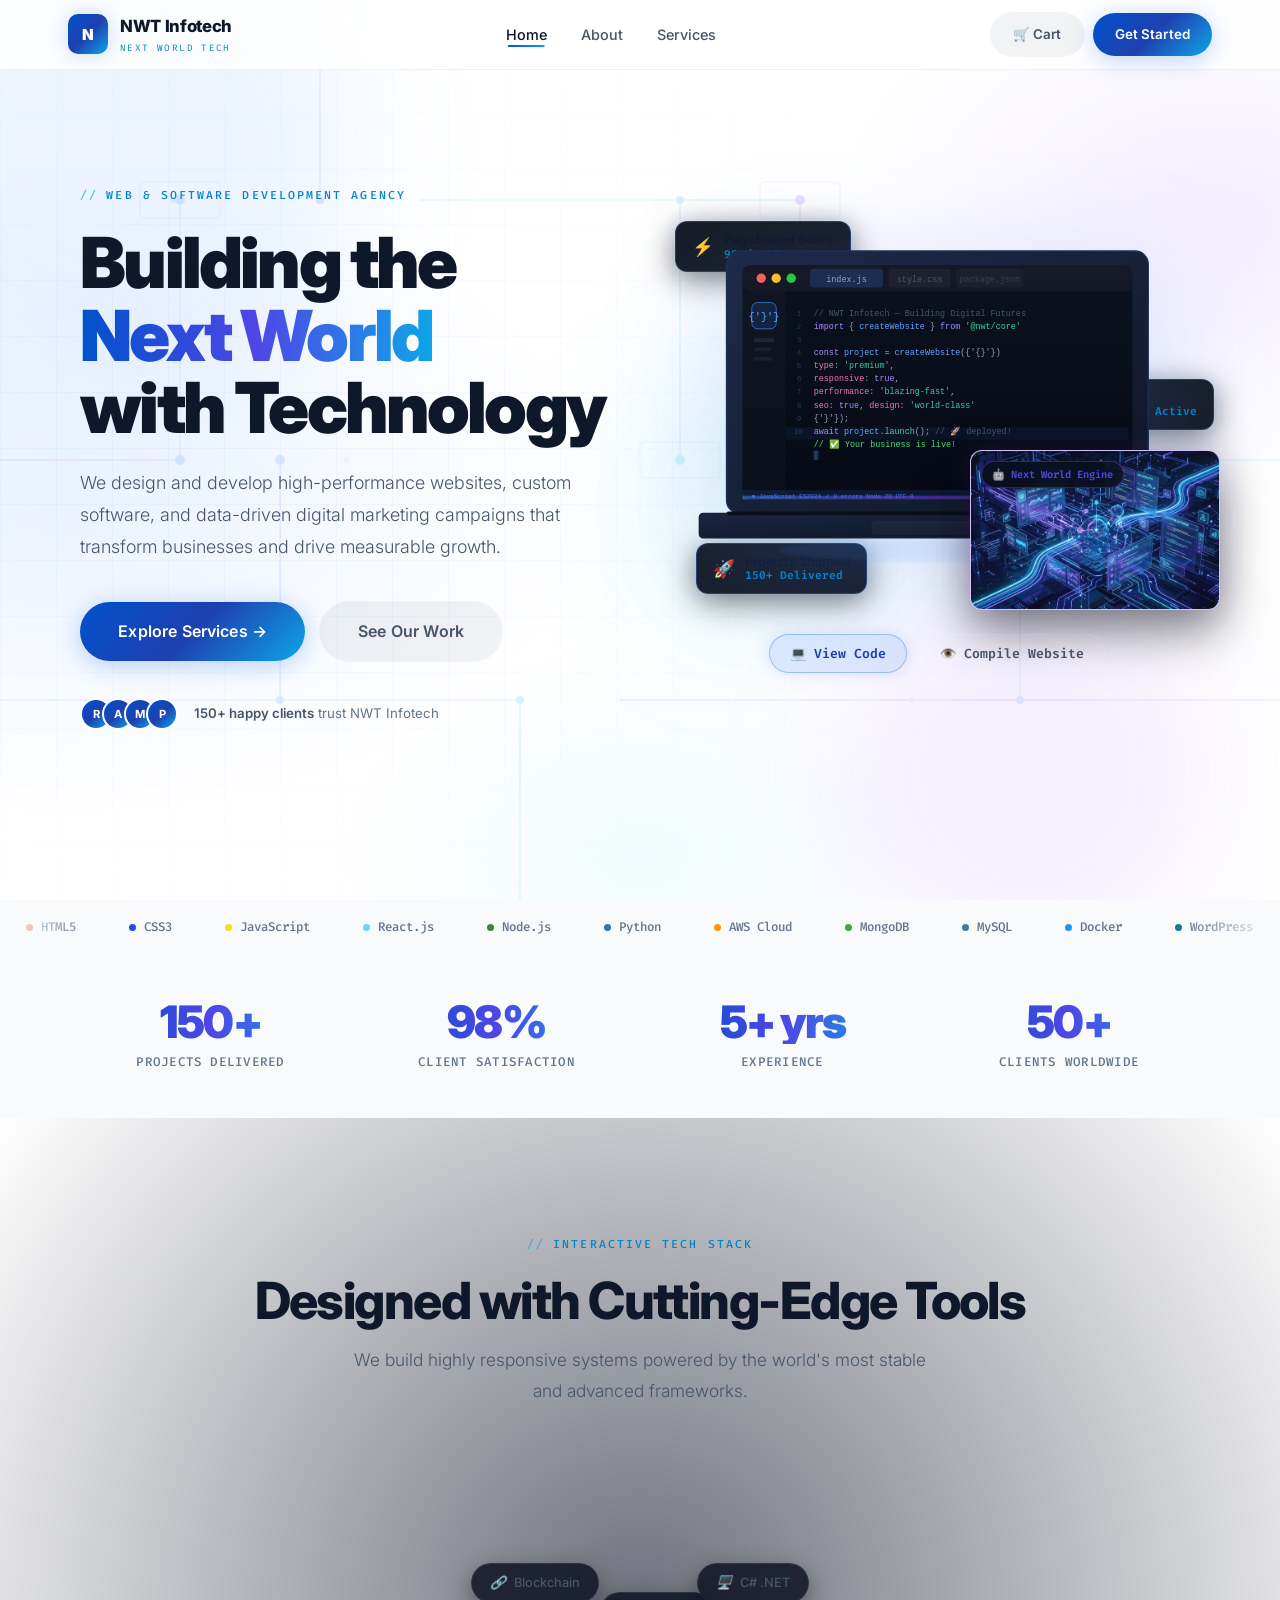
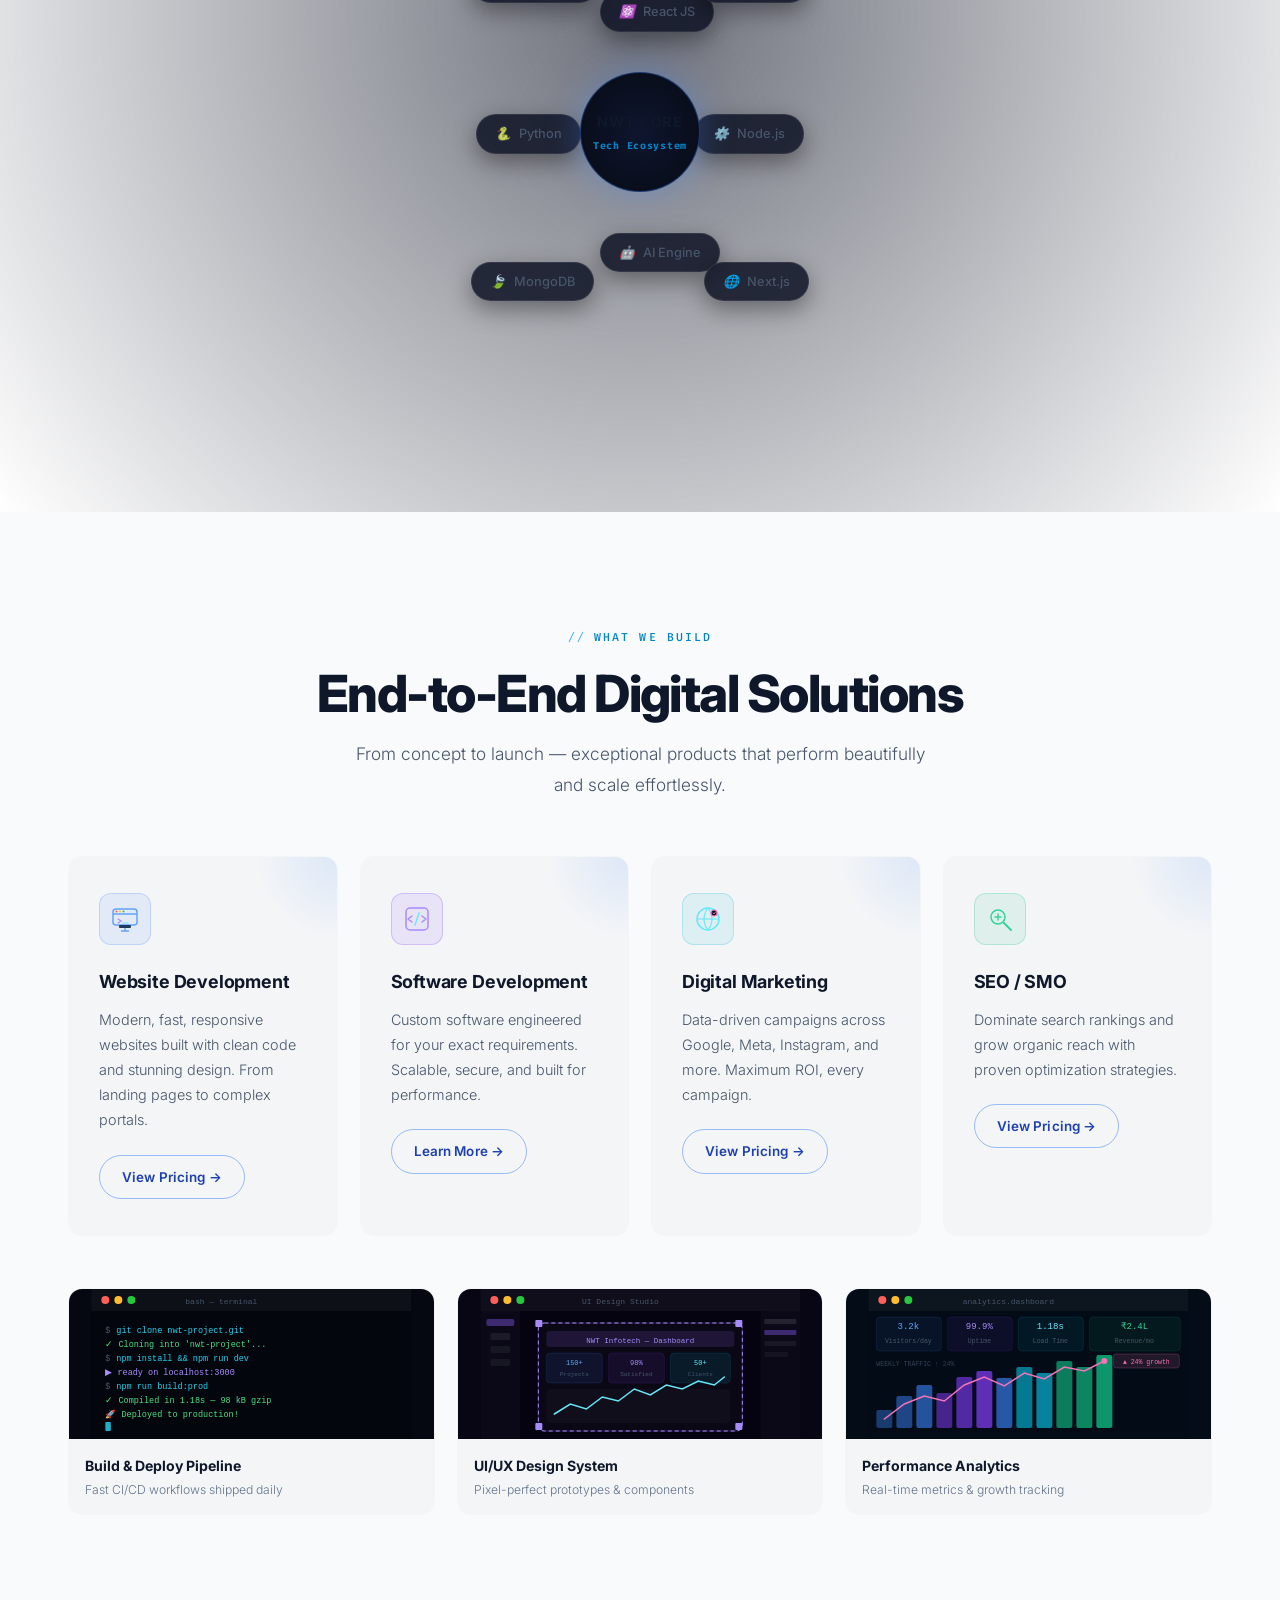
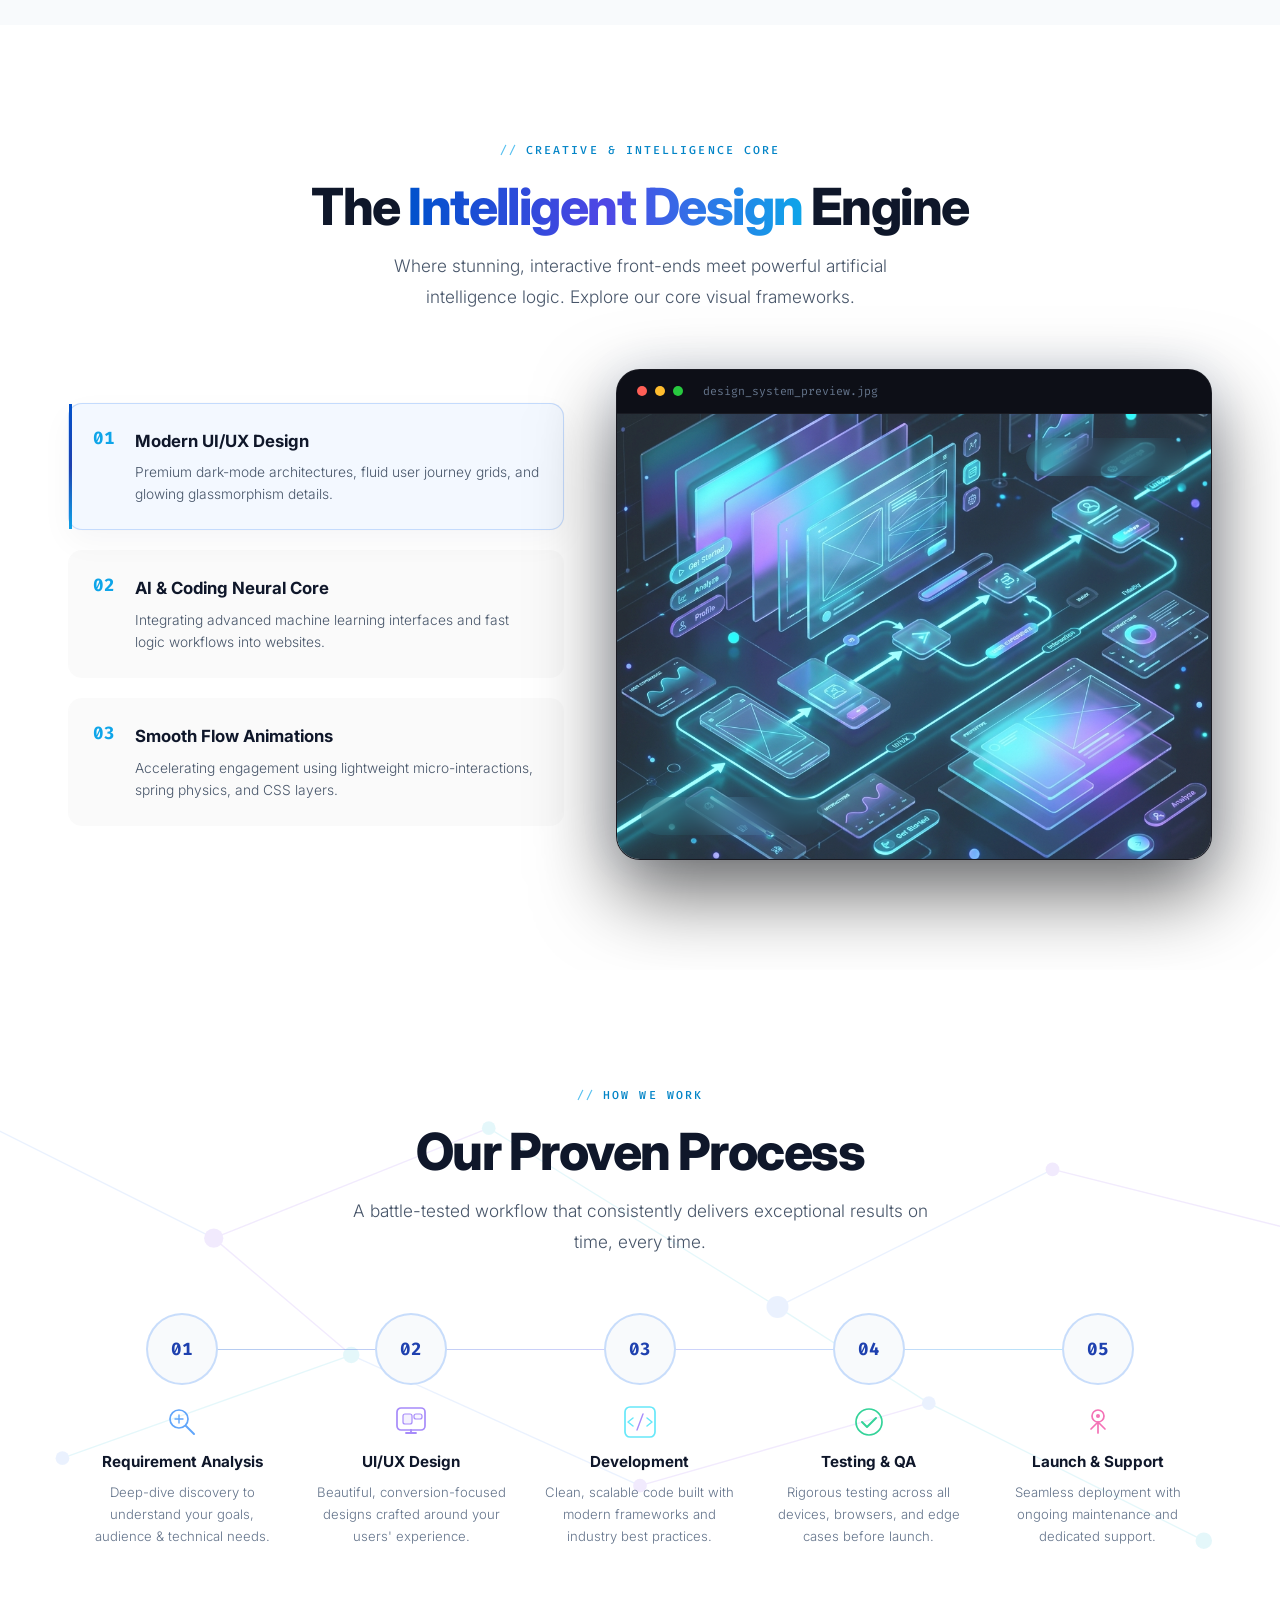
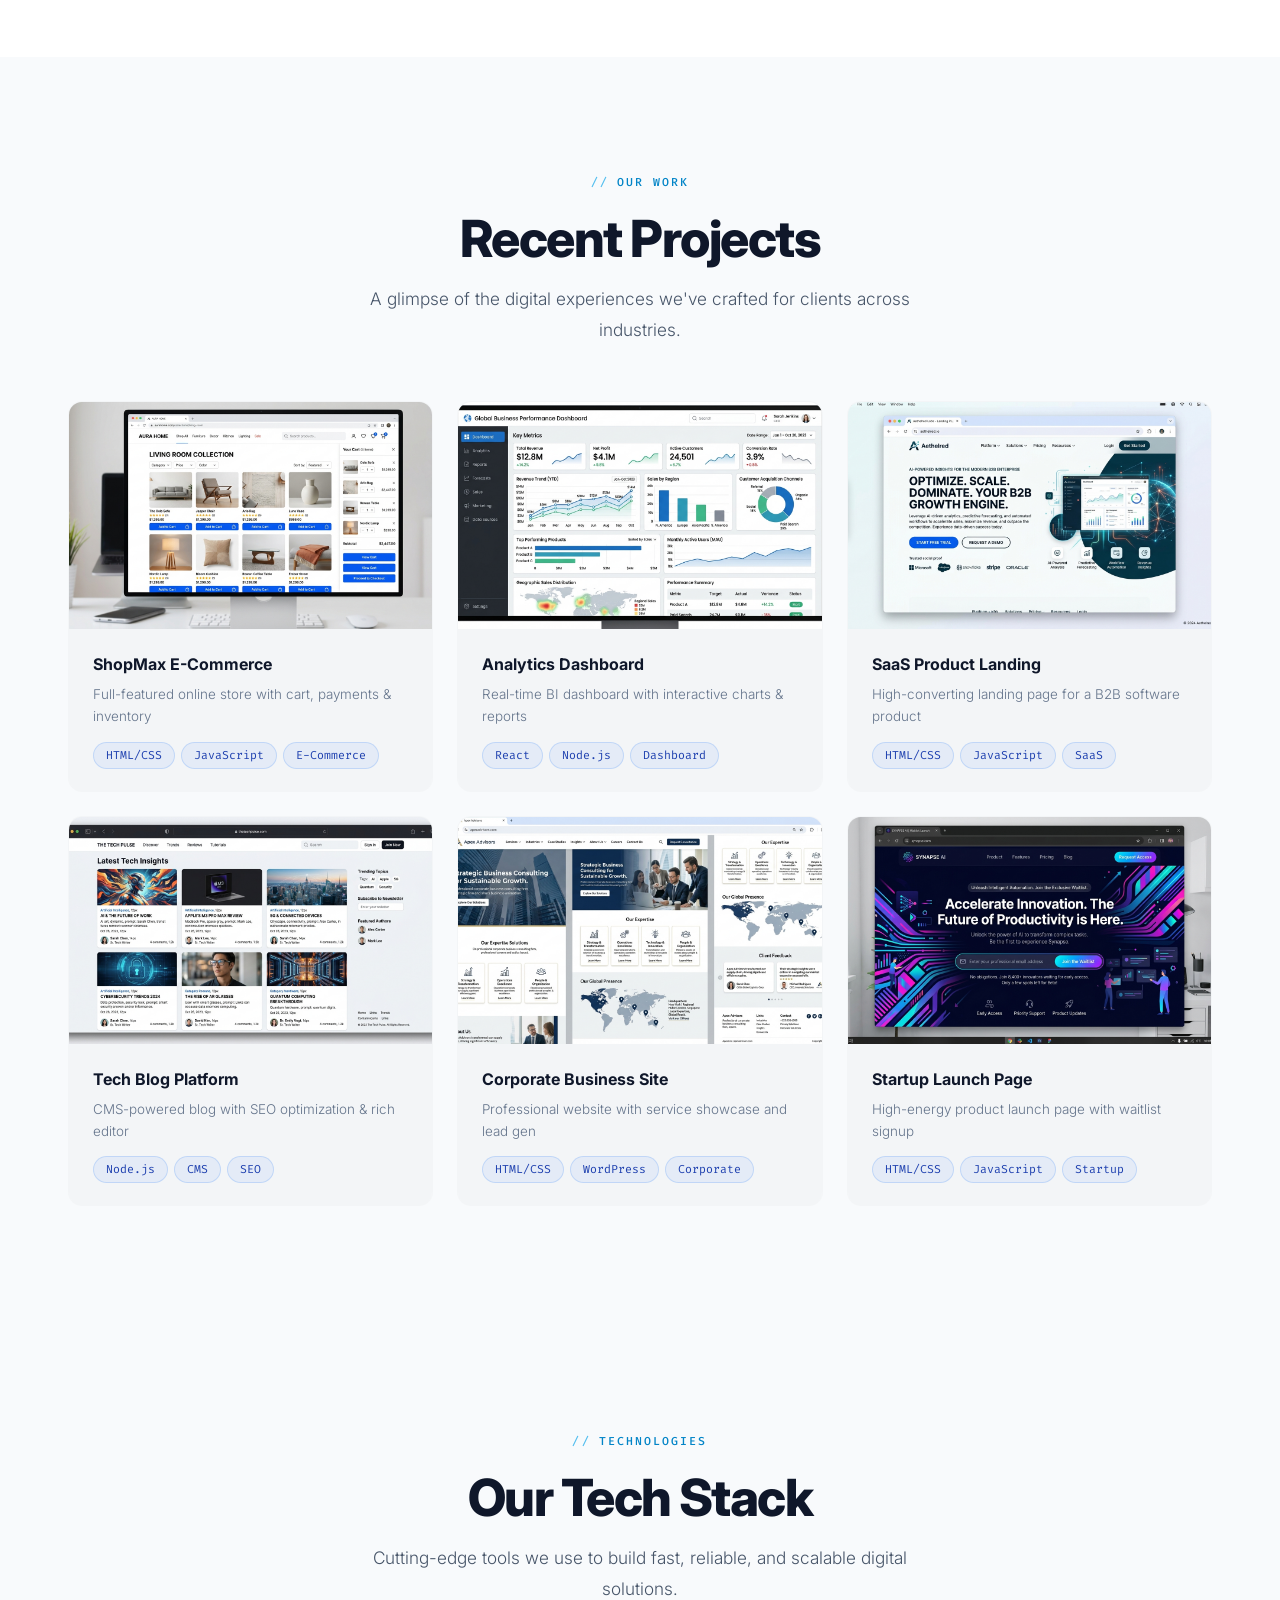
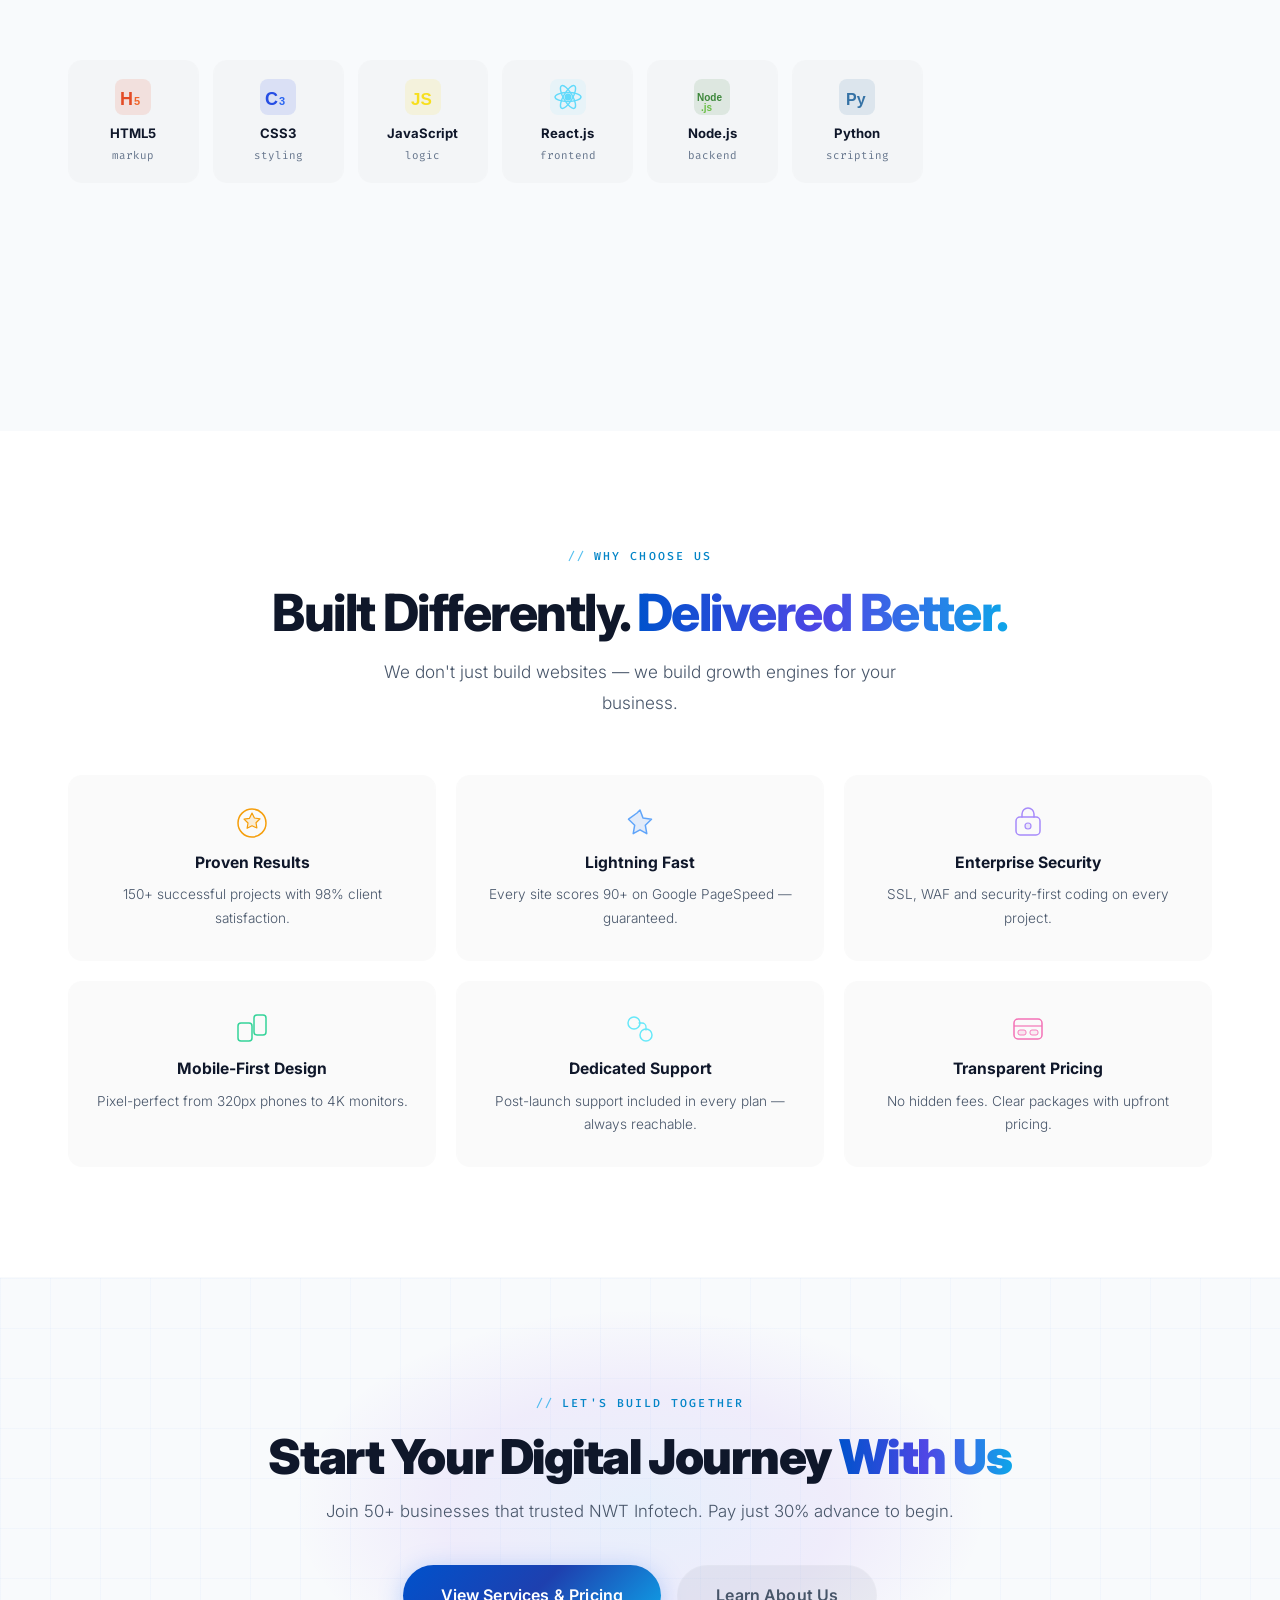
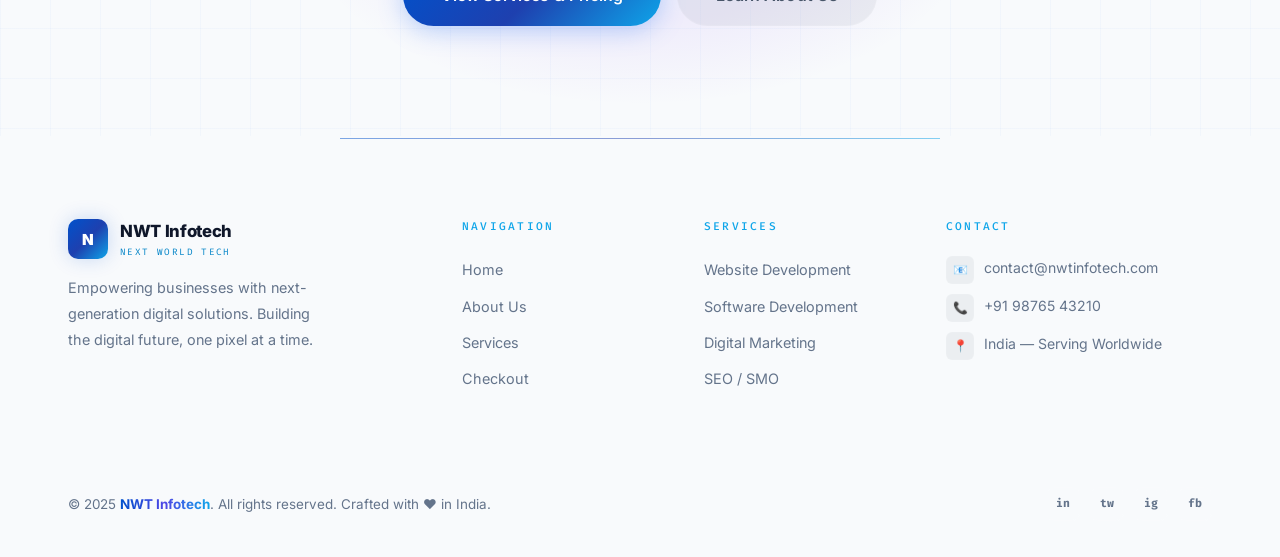
==== index.html @ 166d3b83 "feat: replace static HTML browser mockups with real high-fidelity project screenshots" ====
<!DOCTYPE html>
<html lang="en">
<head>
<meta charset="UTF-8"/>
<meta name="viewport" content="width=device-width,initial-scale=1.0"/>
<title>NWT Infotech – Building the Next World with Technology</title>
<meta name="description" content="NWT Infotech delivers premium website development, custom software, digital marketing, and SEO services."/>
<link rel="stylesheet" href="css/style.css"/>
<link rel="icon" href="data:image/svg+xml,<svg xmlns='http://www.w3.org/2000/svg' viewBox='0 0 32 32'><defs><linearGradient id='g' x1='0' y1='0' x2='1' y2='1'><stop offset='0' stop-color='%233b82f6'/><stop offset='1' stop-color='%237c3aed'/></linearGradient></defs><rect width='32' height='32' rx='8' fill='url(%23g)'/><text y='22' x='5' font-size='16' font-weight='900' fill='white' font-family='Arial'>N</text></svg>"/>
</head>
<body>

<!-- Preloader Screen -->
<div id="preloader">
  <div class="preloader-content">
    <div class="preloader-loader"></div>
    <div class="preloader-text">Loading NWT Infotech</div>
  </div>
</div>

<!-- NAVBAR -->
<nav class="navbar" role="navigation" aria-label="Main navigation">
  <div class="container nav-inner">
    <a href="index.html" class="nav-logo">
      <div class="logo-mark">N</div>
      <div class="logo-text"><span>NWT Infotech</span><span>next world tech</span></div>
    </a>
    <ul class="nav-links"><li><a href="index.html" class="active">Home</a></li><li><a href="about.html">About</a></li><li><a href="services.html">Services</a></li></ul>
    <div class="nav-right">
      <div class="nav-cta-wrap">
        <a href="checkout.html" class="btn btn-ghost btn-sm">🛒 Cart <span class="cart-badge" style="display:none">1</span></a>
        <a href="services.html" class="btn btn-primary btn-sm">Get Started</a>
      </div>
      <button class="hamburger" aria-label="Toggle menu"><span></span><span></span><span></span></button>
    </div>
  </div>
</nav>
<div class="nav-mobile">
  <a href="index.html" class="active">Home</a><a href="about.html">About</a><a href="services.html">Services</a>
  <a href="checkout.html" class="btn btn-ghost btn-sm">🛒 Cart</a>
  <a href="services.html" class="btn btn-primary">Get Started</a>
</div>

<!-- HERO -->
<section class="hero" aria-label="Hero">
  <div class="hero-bg">
    <div class="orb orb-1"></div><div class="orb orb-2"></div><div class="orb orb-3"></div>
    <!-- Animated circuit lines background -->
    <div class="circuit-bg">
      <svg viewBox="0 0 1400 900" preserveAspectRatio="xMidYMid slice" xmlns="http://www.w3.org/2000/svg">
        <defs>
          <linearGradient id="cg" x1="0" y1="0" x2="1" y2="1"><stop offset="0" stop-color="#3b82f6"/><stop offset="1" stop-color="#7c3aed"/></linearGradient>
        </defs>
        <!-- Horizontal traces -->
        <line x1="0" y1="200" x2="380" y2="200" stroke="url(#cg)" stroke-width="1"/>
        <line x1="480" y1="200" x2="860" y2="200" stroke="#06b6d4" stroke-width="1"/>
        <line x1="960" y1="200" x2="1400" y2="200" stroke="url(#cg)" stroke-width="1"/>
        <line x1="0" y1="460" x2="240" y2="460" stroke="#7c3aed" stroke-width="1"/>
        <line x1="340" y1="460" x2="740" y2="460" stroke="url(#cg)" stroke-width="1"/>
        <line x1="840" y1="460" x2="1400" y2="460" stroke="#06b6d4" stroke-width="1"/>
        <line x1="0" y1="700" x2="580" y2="700" stroke="#3b82f6" stroke-width="1"/>
        <line x1="680" y1="700" x2="1400" y2="700" stroke="#7c3aed" stroke-width="1"/>
        <!-- Vertical connectors -->
        <line x1="240" y1="200" x2="240" y2="460" stroke="#3b82f6" stroke-width="1"/>
        <line x1="380" y1="0" x2="380" y2="200" stroke="#7c3aed" stroke-width="1"/>
        <line x1="740" y1="460" x2="740" y2="200" stroke="#06b6d4" stroke-width="1"/>
        <line x1="340" y1="460" x2="340" y2="700" stroke="#3b82f6" stroke-width="1"/>
        <line x1="860" y1="200" x2="860" y2="460" stroke="#7c3aed" stroke-width="1"/>
        <line x1="580" y1="700" x2="580" y2="900" stroke="#06b6d4" stroke-width="1"/>
        <line x1="1080" y1="460" x2="1080" y2="700" stroke="#3b82f6" stroke-width="1"/>
        <!-- Nodes -->
        <circle cx="240" cy="200" r="5" fill="#3b82f6"/><circle cx="240" cy="460" r="5" fill="#3b82f6"/>
        <circle cx="380" cy="200" r="4" fill="#7c3aed"/><circle cx="740" cy="460" r="5" fill="#06b6d4"/>
        <circle cx="740" cy="200" r="4" fill="#06b6d4"/><circle cx="340" cy="460" r="5" fill="#3b82f6"/>
        <circle cx="340" cy="700" r="4" fill="#3b82f6"/><circle cx="860" cy="200" r="5" fill="#7c3aed"/>
        <circle cx="860" cy="460" r="5" fill="#7c3aed"/><circle cx="580" cy="700" r="4" fill="#06b6d4"/>
        <circle cx="1080" cy="460" r="5" fill="#3b82f6"/><circle cx="1080" cy="700" r="4" fill="#3b82f6"/>
        <!-- IC chip outlines -->
        <rect x="200" y="182" width="80" height="36" rx="4" fill="none" stroke="#3b82f6" stroke-width=".8" opacity=".6"/>
        <rect x="700" y="442" width="80" height="36" rx="4" fill="none" stroke="#06b6d4" stroke-width=".8" opacity=".6"/>
        <rect x="820" y="182" width="80" height="36" rx="4" fill="none" stroke="#7c3aed" stroke-width=".8" opacity=".6"/>
        <!-- Animated moving pulses -->
        <circle r="3" fill="#60a5fa" opacity=".8"><animateMotion dur="3s" repeatCount="indefinite" path="M0,200 L240,200"/></circle>
        <circle r="3" fill="#67e8f9" opacity=".8"><animateMotion dur="2.5s" repeatCount="indefinite" path="M340,460 L740,460"/></circle>
        <circle r="3" fill="#a78bfa" opacity=".8"><animateMotion dur="3.5s" repeatCount="indefinite" path="M860,0 L860,460"/></circle>
        <circle r="2.5" fill="#f472b6" opacity=".7"><animateMotion dur="4s" repeatCount="indefinite" path="M680,700 L1080,700"/></circle>
      </svg>
    </div>
  </div>

  <div class="container">
    <div class="hero-grid">

      <!-- Left: text -->
      <div class="hero-text fade-in-left">
        <div class="eyebrow">Web &amp; Software Development Agency</div>
        <h1>Building the<br/><span class="grad-text">Next World</span><br/>with Technology</h1>
        <p>We design and develop high-performance websites, custom software, and data-driven digital marketing campaigns that transform businesses and drive measurable growth.</p>
        <div class="hero-actions">
          <a href="services.html" class="btn btn-primary btn-lg">Explore Services →</a>
          <a href="#services-preview" class="btn btn-ghost btn-lg">See Our Work</a>
        </div>
        <div class="hero-trust">
          <div class="trust-avatars"><span>R</span><span>A</span><span>M</span><span>P</span></div>
          <div class="trust-text"><strong>150+ happy clients</strong> trust NWT Infotech</div>
        </div>
      </div>

      <!-- Right: SVG Laptop illustration -->
      <div class="hero-illustration fade-in-right">
        <div class="laptop-scene">

          <!-- Floating stat cards -->
          <div class="floater fl-1">
            <span style="font-size:1.1rem">⚡</span>
            <div class="f-lbl">PageSpeed Score<div class="f-val">99 / 100</div></div>
          </div>
          <div class="floater fl-2">
            <span style="font-size:1.1rem">🔒</span>
            <div class="f-lbl">Security<div class="f-val">SSL + WAF Active</div></div>
          </div>
          <div class="floater fl-3">
            <span style="font-size:1.1rem">🚀</span>
            <div class="f-lbl">Projects Shipped<div class="f-val">150+ Delivered</div></div>
          </div>

          <!-- SVG Laptop -->
          <div class="laptop-float">
            <svg viewBox="0 0 560 390" xmlns="http://www.w3.org/2000/svg" style="width:100%;filter:drop-shadow(0 28px 60px rgba(59,130,246,.22))">
              <defs>
                <linearGradient id="ll" x1="0" y1="0" x2="1" y2="1"><stop offset="0" stop-color="#1e2a4a"/><stop offset="1" stop-color="#0f1726"/></linearGradient>
                <linearGradient id="ls" x1="0" y1="0" x2="0" y2="1"><stop offset="0" stop-color="#0c1120"/><stop offset="1" stop-color="#060a14"/></linearGradient>
                <linearGradient id="lb" x1="0" y1="0" x2="1" y2="1"><stop offset="0" stop-color="#1a2540"/><stop offset="1" stop-color="#0c1626"/></linearGradient>
                <linearGradient id="lg" x1="0" y1="0" x2="1" y2="0"><stop offset="0" stop-color="#3b82f6"/><stop offset=".5" stop-color="#7c3aed"/><stop offset="1" stop-color="#06b6d4"/></linearGradient>
                <filter id="gw"><feGaussianBlur stdDeviation="2.5"/></filter>
              </defs>
              <!-- Lid -->
              <rect x="55" y="15" width="450" height="280" rx="14" fill="url(#ll)" stroke="#1a3054" stroke-width="1.5"/>
              <!-- Screen -->
              <rect x="72" y="30" width="416" height="250" rx="8" fill="url(#ls)"/>
              <!-- Titlebar -->
              <rect x="72" y="30" width="416" height="28" rx="8" fill="rgba(255,255,255,.035)"/>
              <circle cx="92" cy="44" r="5" fill="#ff5f56"/>
              <circle cx="108" cy="44" r="5" fill="#ffbd2e"/>
              <circle cx="124" cy="44" r="5" fill="#27c93f"/>
              <!-- Tab active -->
              <rect x="144" y="34" width="78" height="20" rx="4" fill="rgba(59,130,246,.2)"/>
              <text x="183" y="48" font-family="monospace" font-size="9" fill="#94a3b8" text-anchor="middle">index.js</text>
              <rect x="228" y="34" width="66" height="20" rx="4" fill="rgba(255,255,255,.04)"/>
              <text x="261" y="48" font-family="monospace" font-size="9" fill="#475569" text-anchor="middle">style.css</text>
              <rect x="300" y="34" width="72" height="20" rx="4" fill="rgba(255,255,255,.03)"/>
              <text x="336" y="48" font-family="monospace" font-size="9" fill="#334155" text-anchor="middle">package.json</text>
              <!-- Sidebar -->
              <rect x="72" y="58" width="46" height="222" fill="rgba(255,255,255,.02)"/>
              <rect x="82" y="70" width="26" height="28" rx="6" fill="rgba(59,130,246,.14)" stroke="#3b82f6" stroke-width=".8"/>
              <text x="95" y="89" font-family="monospace" font-size="11" fill="#60a5fa" text-anchor="middle">{'}'}</text>
              <rect x="84" y="108" width="22" height="4" rx="1" fill="rgba(255,255,255,.08)"/>
              <rect x="84" y="118" width="18" height="4" rx="1" fill="rgba(255,255,255,.05)"/>
              <rect x="84" y="128" width="20" height="4" rx="1" fill="rgba(255,255,255,.05)"/>
              <!-- Group for editor code view -->
              <g id="screen-code-view" style="opacity: 1; transition: opacity var(--t);">
                <!-- Line numbers -->
                <text x="130" y="84" font-family="monospace" font-size="8" fill="#1e3a5f">1</text>
                <text x="130" y="98" font-family="monospace" font-size="8" fill="#1e3a5f">2</text>
                <text x="130" y="112" font-family="monospace" font-size="8" fill="#1e3a5f">3</text>
                <text x="130" y="126" font-family="monospace" font-size="8" fill="#1e3a5f">4</text>
                <text x="130" y="140" font-family="monospace" font-size="8" fill="#1e3a5f">5</text>
                <text x="130" y="154" font-family="monospace" font-size="8" fill="#1e3a5f">6</text>
                <text x="130" y="168" font-family="monospace" font-size="8" fill="#1e3a5f">7</text>
                <text x="130" y="182" font-family="monospace" font-size="8" fill="#1e3a5f">8</text>
                <text x="130" y="196" font-family="monospace" font-size="8" fill="#1e3a5f">9</text>
                <text x="127" y="210" font-family="monospace" font-size="8" fill="#1e3a5f">10</text>
                <!-- Active line highlight -->
                <rect x="118" y="203" width="366" height="13" rx="2" fill="rgba(59,130,246,.07)"/>
                <!-- Code -->
                <text x="148" y="84" font-family="monospace" font-size="9" fill="#475569">// NWT Infotech — Building Digital Futures</text>
                <text x="148" y="98" font-family="monospace" font-size="9"><tspan fill="#a78bfa">import</tspan><tspan fill="#94a3b8"> { </tspan><tspan fill="#60a5fa">createWebsite</tspan><tspan fill="#94a3b8"> } </tspan><tspan fill="#a78bfa">from</tspan><tspan fill="#34d399"> '@nwt/core'</tspan></text>
                <text x="148" y="112" font-family="monospace" font-size="9" fill="#334155"> </text>
                <text x="148" y="126" font-family="monospace" font-size="9"><tspan fill="#a78bfa">const </tspan><tspan fill="#60a5fa">project</tspan><tspan fill="#94a3b8"> = </tspan><tspan fill="#60a5fa">createWebsite</tspan><tspan fill="#94a3b8">({'{}'})</tspan></text>
                <text x="148" y="140" font-family="monospace" font-size="9"><tspan fill="#94a3b8">  </tspan><tspan fill="#f472b6">type</tspan><tspan fill="#94a3b8">: </tspan><tspan fill="#34d399">'premium'</tspan><tspan fill="#94a3b8">,</tspan></text>
                <text x="148" y="154" font-family="monospace" font-size="9"><tspan fill="#94a3b8">  </tspan><tspan fill="#f472b6">responsive</tspan><tspan fill="#94a3b8">: </tspan><tspan fill="#a78bfa">true</tspan><tspan fill="#94a3b8">,</tspan></text>
                <text x="148" y="168" font-family="monospace" font-size="9"><tspan fill="#94a3b8">  </tspan><tspan fill="#f472b6">performance</tspan><tspan fill="#94a3b8">: </tspan><tspan fill="#34d399">'blazing-fast'</tspan><tspan fill="#94a3b8">,</tspan></text>
                <text x="148" y="182" font-family="monospace" font-size="9"><tspan fill="#94a3b8">  </tspan><tspan fill="#f472b6">seo</tspan><tspan fill="#94a3b8">: </tspan><tspan fill="#a78bfa">true</tspan><tspan fill="#94a3b8">, </tspan><tspan fill="#f472b6">design</tspan><tspan fill="#94a3b8">: </tspan><tspan fill="#34d399">'world-class'</tspan></tspan></text>
                <text x="148" y="196" font-family="monospace" font-size="9"><tspan fill="#94a3b8">{'}'});</tspan></text>
                <text x="148" y="210" font-family="monospace" font-size="9"><tspan fill="#a78bfa">await </tspan><tspan fill="#60a5fa">project</tspan><tspan fill="#94a3b8">.</tspan><tspan fill="#34d399">launch</tspan><tspan fill="#94a3b8">(); </tspan><tspan fill="#475569">// 🚀 deployed!</tspan></text>
                <text x="148" y="224" font-family="monospace" font-size="9" fill="#4ade80">// ✅ Your business is live!</text>
                <!-- Blinking cursor -->
                <rect x="148" y="228" width="5" height="10" rx="1" fill="#60a5fa"><animate attributeName="opacity" values="1;0;1" dur="1.1s" repeatCount="indefinite"/></rect>
              </g>

              <!-- Live Preview View (Web Building Showcase) -->
              <g id="screen-live-view" style="opacity: 0; pointer-events: none; transition: opacity var(--t);">
                <!-- Mini browser frame inner navbar -->
                <rect x="72" y="58" width="416" height="24" fill="rgba(255,255,255,.02)"/>
                <!-- Mini Logo -->
                <circle cx="95" cy="70" r="5" fill="#3b82f6"/>
                <text x="106" y="73" font-family="sans-serif" font-weight="900" font-size="7" fill="#fff">NWT</text>
                <!-- Mini Nav Links -->
                <rect x="360" y="68" width="20" height="3" rx="1" fill="#60a5fa"/>
                <rect x="390" y="68" width="20" height="3" rx="1" fill="#94a3b8"/>
                <rect x="420" y="68" width="25" height="3" rx="1" fill="#94a3b8"/>
                
                <!-- Main Visual Background (Mini futuristic pattern) -->
                <rect x="84" y="92" width="392" height="100" rx="6" fill="rgba(59,130,246,.05)" stroke="rgba(59,130,246,.15)" stroke-width="1"/>
                
                <!-- Inner site heading -->
                <text x="280" y="122" font-family="sans-serif" font-weight="900" font-size="12" fill="url(#lg)" text-anchor="middle">WE BUILD WEBSITES</text>
                <text x="280" y="136" font-family="sans-serif" font-weight="700" font-size="6" fill="#94a3b8" text-anchor="middle">STUNNING AESTHETICS • HIGH PERFORMANCE</text>
                
                <!-- Simulated design elements / grids (floating widgets inside mockup) -->
                <rect x="120" y="152" width="80" height="26" rx="4" fill="rgba(255,255,255,.03)" stroke="rgba(255,255,255,.06)"/>
                <text x="160" y="167" font-family="sans-serif" font-weight="600" font-size="5" fill="#a78bfa" text-anchor="middle">🎨 UI/UX DESIGN</text>
                
                <rect x="210" y="152" width="80" height="26" rx="4" fill="rgba(59,130,246,.1)" stroke="rgba(59,130,246,.25)"/>
                <text x="250" y="167" font-family="sans-serif" font-weight="600" font-size="5" fill="#3b82f6" text-anchor="middle">⚡ SPEED 99/100</text>
                
                <rect x="300" y="152" width="80" height="26" rx="4" fill="rgba(255,255,255,.03)" stroke="rgba(255,255,255,.06)"/>
                <text x="340" y="167" font-family="sans-serif" font-weight="600" font-size="5" fill="#67e8f9" text-anchor="middle">🤖 AI INTEGRATED</text>

                <!-- Compiled Success message -->
                <rect x="160" y="202" width="240" height="22" rx="11" fill="rgba(16,185,129,.1)" stroke="rgba(16,185,129,.3)" stroke-width="1"/>
                <text x="280" y="215" font-family="sans-serif" font-weight="700" font-size="6.5" fill="#34d399" text-anchor="middle">✓ Interactive Web App Shipped Successfully!</text>
              </g>

              <!-- Status bar -->
              <rect x="72" y="270" width="416" height="10" fill="rgba(59,130,246,.12)"/>
              <text x="82" y="278" font-family="monospace" font-size="6.5" fill="#3b82f6">● JavaScript ES2024  ✓ 0 errors  Node 20  UTF-8</text>
              <!-- Glow accent -->
              <rect x="72" y="276" width="416" height="4" fill="url(#lg)" opacity=".5"/>
              <!-- Base -->
              <rect x="26" y="295" width="508" height="26" rx="4" fill="url(#lb)" stroke="#162038" stroke-width="1.5"/>
              <rect x="55" y="293" width="450" height="4" rx="2" fill="#080e1c"/>
              <!-- Trackpad -->
              <rect x="210" y="304" width="140" height="13" rx="4" fill="rgba(255,255,255,.03)" stroke="rgba(255,255,255,.06)" stroke-width=".8"/>
              <!-- Glow under laptop -->
              <ellipse cx="280" cy="334" rx="170" ry="12" fill="rgba(59,130,246,.1)" filter="url(#gw)"/>
            </svg>
          </div>

          <!-- Futuristic visual overlay frame representing computer world/AI -->
          <div class="hero-ai-frame">
            <img src="assets/hero_computer_world.jpg" alt="AI & Web Design Ecosystem" class="ai-frame-img" />
            <div class="ai-frame-badge">🤖 Next World Engine</div>
          </div>
        </div>

        <!-- Live Interactive Web Builder Controls -->
        <div class="interactive-controls">
          <button class="interactive-btn active" id="btn-show-code">💻 View Code</button>
          <button class="interactive-btn" id="btn-show-live">👁️ Compile Website</button>
        </div>
      </div>

        <!-- Mobile pills -->
        <div class="hero-mobile-pills">
          <div class="hero-chip hero-chip-static"><div class="chip-dot"></div>⚡ 99 PageSpeed</div>
          <div class="hero-chip hero-chip-static"><div class="chip-dot"></div>🔒 SSL Secured</div>
          <div class="hero-chip hero-chip-static"><div class="chip-dot"></div>📱 Mobile First</div>
        </div>
      </div>
    </div>
  </div>
</section>

<!-- SCROLLING TECH MARQUEE -->
<div class="marquee-wrap">
  <div class="marquee-track">
    <div class="marquee-set">
      <div class="m-item"><div class="m-dot" style="background:#e34c26"></div>HTML5</div>
      <div class="m-item"><div class="m-dot" style="background:#264de4"></div>CSS3</div>
      <div class="m-item"><div class="m-dot" style="background:#f7df1e"></div>JavaScript</div>
      <div class="m-item"><div class="m-dot" style="background:#61dafb"></div>React.js</div>
      <div class="m-item"><div class="m-dot" style="background:#3c873a"></div>Node.js</div>
      <div class="m-item"><div class="m-dot" style="background:#3572A5"></div>Python</div>
      <div class="m-item"><div class="m-dot" style="background:#FF9900"></div>AWS Cloud</div>
      <div class="m-item"><div class="m-dot" style="background:#47A248"></div>MongoDB</div>
      <div class="m-item"><div class="m-dot" style="background:#4479A1"></div>MySQL</div>
      <div class="m-item"><div class="m-dot" style="background:#2496ED"></div>Docker</div>
      <div class="m-item"><div class="m-dot" style="background:#21759b"></div>WordPress</div>
      <div class="m-item"><div class="m-dot" style="background:#96BF48"></div>Shopify</div>
      <div class="m-item"><div class="m-dot" style="background:#F05032"></div>Git / GitHub</div>
      <div class="m-item"><div class="m-dot" style="background:#4285F4"></div>Google Cloud</div>
      <div class="m-item"><div class="m-dot" style="background:#a78bfa"></div>Next.js</div>
      <div class="m-item"><div class="m-dot" style="background:#06b6d4"></div>TailwindCSS</div>
    </div>
    <div class="marquee-set" aria-hidden="true">
      <div class="m-item"><div class="m-dot" style="background:#e34c26"></div>HTML5</div>
      <div class="m-item"><div class="m-dot" style="background:#264de4"></div>CSS3</div>
      <div class="m-item"><div class="m-dot" style="background:#f7df1e"></div>JavaScript</div>
      <div class="m-item"><div class="m-dot" style="background:#61dafb"></div>React.js</div>
      <div class="m-item"><div class="m-dot" style="background:#3c873a"></div>Node.js</div>
      <div class="m-item"><div class="m-dot" style="background:#3572A5"></div>Python</div>
      <div class="m-item"><div class="m-dot" style="background:#FF9900"></div>AWS Cloud</div>
      <div class="m-item"><div class="m-dot" style="background:#47A248"></div>MongoDB</div>
      <div class="m-item"><div class="m-dot" style="background:#4479A1"></div>MySQL</div>
      <div class="m-item"><div class="m-dot" style="background:#2496ED"></div>Docker</div>
      <div class="m-item"><div class="m-dot" style="background:#21759b"></div>WordPress</div>
      <div class="m-item"><div class="m-dot" style="background:#96BF48"></div>Shopify</div>
      <div class="m-item"><div class="m-dot" style="background:#F05032"></div>Git / GitHub</div>
      <div class="m-item"><div class="m-dot" style="background:#4285F4"></div>Google Cloud</div>
      <div class="m-item"><div class="m-dot" style="background:#a78bfa"></div>Next.js</div>
      <div class="m-item"><div class="m-dot" style="background:#06b6d4"></div>TailwindCSS</div>
    </div>
  </div>
</div>

<!-- STATS -->
<div class="stats-bar">
  <div class="container">
    <div class="stats-grid">
      <div class="stat-item fade-in"><div class="stat-num" data-count="150" data-suffix="+">0</div><div class="stat-label">Projects Delivered</div></div>
      <div class="stat-item fade-in"><div class="stat-num" data-count="98" data-suffix="%">0</div><div class="stat-label">Client Satisfaction</div></div>
      <div class="stat-item fade-in"><div class="stat-num" data-count="5" data-suffix="+ yrs">0</div><div class="stat-label">Experience</div></div>
      <div class="stat-item fade-in"><div class="stat-num" data-count="50" data-suffix="+">0</div><div class="stat-label">Clients Worldwide</div></div>
    </div>
  </div>
</div>

<!-- ORBITING TECHNOLOGIES SECTION -->
<section class="section orbit-section" aria-label="Technology Stack Ecosystem">
  <div class="container">
    <div class="text-center fade-in">
      <div class="eyebrow">Interactive Tech Stack</div>
      <h2 class="section-title">Designed with Cutting-Edge Tools</h2>
      <p class="section-sub">We build highly responsive systems powered by the world's most stable and advanced frameworks.</p>
    </div>

    <div class="orbit-wrapper fade-in">
      <div class="orbit-center-node">
        NWT CORE
        <span>Tech Ecosystem</span>
      </div>

      <!-- Ring 1 (Inner Orbit) -->
      <div class="orbit-ring orbit-ring-1">
        <div class="orbit-bubble ring-1-node-1"><i class="tech-icon">⚛️</i> React JS</div>
        <div class="orbit-bubble ring-1-node-2"><i class="tech-icon">🤖</i> AI Engine</div>
        <div class="orbit-bubble ring-1-node-3"><i class="tech-icon">🐍</i> Python</div>
        <div class="orbit-bubble ring-1-node-4"><i class="tech-icon">⚙️</i> Node.js</div>
      </div>

      <!-- Ring 2 (Outer Orbit) -->
      <div class="orbit-ring orbit-ring-2">
        <div class="orbit-bubble ring-2-node-1"><i class="tech-icon">🔗</i> Blockchain</div>
        <div class="orbit-bubble ring-2-node-2"><i class="tech-icon">🌐</i> Next.js</div>
        <div class="orbit-bubble ring-2-node-3"><i class="tech-icon">🖥️</i> C# .NET</div>
        <div class="orbit-bubble ring-2-node-4"><i class="tech-icon">🍃</i> MongoDB</div>
      </div>
    </div>
  </div>
</section>

<!-- SERVICES -->
<section class="section bg-base2" id="services-preview">
  <div class="container">
    <div class="text-center fade-in">
      <div class="eyebrow">What We Build</div>
      <h2 class="section-title">End-to-End Digital Solutions</h2>
      <p class="section-sub">From concept to launch — exceptional products that perform beautifully and scale effortlessly.</p>
    </div>
    <div class="services-grid stagger">
      <div class="card">
        <div class="card-icon" style="background:rgba(59,130,246,.09);border-color:rgba(59,130,246,.22)">
          <svg width="26" height="26" viewBox="0 0 26 26" fill="none"><rect x="1" y="3" width="24" height="16" rx="3" stroke="#60a5fa" stroke-width="1.5"/><line x1="1" y1="8" x2="25" y2="8" stroke="#60a5fa" stroke-width="1.4"/><circle cx="4.5" cy="5.5" r="1" fill="#ff5f56"/><circle cx="8" cy="5.5" r="1" fill="#ffbd2e"/><circle cx="11.5" cy="5.5" r="1" fill="#27c93f"/><path d="M6 13l3 2-3 2" stroke="#a78bfa" stroke-width="1.2" stroke-linecap="round"/><line x1="11" y1="17" x2="16" y2="17" stroke="#67e8f9" stroke-width="1.2" stroke-linecap="round"/><rect x="7" y="19" width="12" height="3" rx="1" fill="#1e3a5f"/><line x1="13" y1="22" x2="13" y2="25" stroke="#60a5fa" stroke-width="1.4"/><line x1="9" y1="25" x2="17" y2="25" stroke="#60a5fa" stroke-width="1.4"/></svg>
        </div>
        <h3>Website Development</h3>
        <p>Modern, fast, responsive websites built with clean code and stunning design. From landing pages to complex portals.</p>
        <a href="services.html#web-dev" class="btn btn-outline btn-sm">View Pricing →</a>
      </div>
      <div class="card">
        <div class="card-icon" style="background:rgba(124,58,237,.09);border-color:rgba(124,58,237,.22)">
          <svg width="26" height="26" viewBox="0 0 26 26" fill="none"><rect x="2" y="2" width="22" height="22" rx="4" stroke="#a78bfa" stroke-width="1.5"/><path d="M8 10l-4 3 4 3" stroke="#a78bfa" stroke-width="1.4" stroke-linecap="round" stroke-linejoin="round"/><path d="M18 10l4 3-4 3" stroke="#a78bfa" stroke-width="1.4" stroke-linecap="round" stroke-linejoin="round"/><path d="M15 7l-4 12" stroke="#67e8f9" stroke-width="1.4" stroke-linecap="round"/></svg>
        </div>
        <h3>Software Development</h3>
        <p>Custom software engineered for your exact requirements. Scalable, secure, and built for performance.</p>
        <a href="services.html#software-dev" class="btn btn-outline btn-sm">Learn More →</a>
      </div>
      <div class="card">
        <div class="card-icon" style="background:rgba(6,182,212,.09);border-color:rgba(6,182,212,.22)">
          <svg width="26" height="26" viewBox="0 0 26 26" fill="none"><circle cx="13" cy="13" r="11" stroke="#67e8f9" stroke-width="1.5"/><path d="M13 2c0 0-4 5-4 11s4 11 4 11" stroke="#67e8f9" stroke-width="1.2"/><path d="M13 2c0 0 4 5 4 11s-4 11-4 11" stroke="#67e8f9" stroke-width="1.2"/><line x1="2" y1="13" x2="24" y2="13" stroke="#67e8f9" stroke-width="1.2"/><circle cx="19" cy="7" r="3" fill="#0d1224" stroke="#f472b6" stroke-width="1.2"/><path d="M18 7l1 1 1.5-2" stroke="#f472b6" stroke-width=".9" stroke-linecap="round"/></svg>
        </div>
        <h3>Digital Marketing</h3>
        <p>Data-driven campaigns across Google, Meta, Instagram, and more. Maximum ROI, every campaign.</p>
        <a href="services.html#digital-marketing" class="btn btn-outline btn-sm">View Pricing →</a>
      </div>
      <div class="card">
        <div class="card-icon" style="background:rgba(16,185,129,.09);border-color:rgba(16,185,129,.22)">
          <svg width="26" height="26" viewBox="0 0 26 26" fill="none"><circle cx="11" cy="11" r="7" stroke="#34d399" stroke-width="1.5"/><line x1="17" y1="17" x2="24" y2="24" stroke="#34d399" stroke-width="2" stroke-linecap="round"/><path d="M8 11h6M11 8v6" stroke="#34d399" stroke-width="1.4" stroke-linecap="round"/></svg>
        </div>
        <h3>SEO / SMO</h3>
        <p>Dominate search rankings and grow organic reach with proven optimization strategies.</p>
        <a href="services.html#seo-smo" class="btn btn-outline btn-sm">View Pricing →</a>
      </div>
    </div>

    <!-- Dev tool illustrations -->
    <div class="dev-bar fade-in">
      <!-- Terminal -->
      <div class="dev-card">
        <div class="dev-preview" style="background:#050810">
          <svg viewBox="0 0 320 150" xmlns="http://www.w3.org/2000/svg" style="width:100%;height:100%">
            <rect width="320" height="150" fill="#04060e"/>
            <rect width="320" height="22" fill="rgba(255,255,255,.04)"/>
            <circle cx="14" cy="11" r="4" fill="#ff5f56"/><circle cx="27" cy="11" r="4" fill="#ffbd2e"/><circle cx="40" cy="11" r="4" fill="#27c93f"/>
            <text x="130" y="15" font-family="monospace" font-size="8" fill="#475569" text-anchor="middle">bash — terminal</text>
            <text x="14" y="44" font-family="monospace" font-size="8.5" fill="#475569">$ </text><text x="25" y="44" font-family="monospace" font-size="8.5" fill="#22d3ee">git clone nwt-project.git</text>
            <text x="14" y="58" font-family="monospace" font-size="8.5" fill="#4ade80">✓ Cloning into 'nwt-project'...</text>
            <text x="14" y="72" font-family="monospace" font-size="8.5" fill="#475569">$ </text><text x="25" y="72" font-family="monospace" font-size="8.5" fill="#22d3ee">npm install &amp;&amp; npm run dev</text>
            <text x="14" y="86" font-family="monospace" font-size="8.5" fill="#a78bfa">▶  ready on localhost:3000</text>
            <text x="14" y="100" font-family="monospace" font-size="8.5" fill="#475569">$ </text><text x="25" y="100" font-family="monospace" font-size="8.5" fill="#22d3ee">npm run build:prod</text>
            <text x="14" y="114" font-family="monospace" font-size="8.5" fill="#4ade80">✓ Compiled in 1.18s — 98 kB gzip</text>
            <text x="14" y="128" font-family="monospace" font-size="8.5" fill="#4ade80">🚀 Deployed to production!</text>
            <rect x="14" y="133" width="5.5" height="9" rx="1" fill="#22d3ee"><animate attributeName="opacity" values="1;0;1" dur="1s" repeatCount="indefinite"/></rect>
          </svg>
        </div>
        <div class="dev-label"><h4>Build &amp; Deploy Pipeline</h4><p>Fast CI/CD workflows shipped daily</p></div>
      </div>

      <!-- Design tool -->
      <div class="dev-card">
        <div class="dev-preview" style="background:#080614">
          <svg viewBox="0 0 320 150" xmlns="http://www.w3.org/2000/svg" style="width:100%;height:100%">
            <rect width="320" height="150" fill="#060412"/>
            <rect width="320" height="22" fill="rgba(255,255,255,.04)"/>
            <circle cx="14" cy="11" r="4" fill="#ff5f56"/><circle cx="27" cy="11" r="4" fill="#ffbd2e"/><circle cx="40" cy="11" r="4" fill="#27c93f"/>
            <text x="140" y="15" font-family="monospace" font-size="8" fill="#475569" text-anchor="middle">UI Design Studio</text>
            <!-- Left tools panel -->
            <rect x="0" y="22" width="40" height="128" fill="rgba(255,255,255,.02)"/>
            <rect x="6" y="30" width="28" height="7" rx="2" fill="rgba(139,92,246,.4)"/>
            <rect x="10" y="44" width="20" height="7" rx="2" fill="rgba(255,255,255,.07)"/>
            <rect x="10" y="57" width="20" height="7" rx="2" fill="rgba(255,255,255,.05)"/>
            <rect x="10" y="70" width="20" height="7" rx="2" fill="rgba(255,255,255,.05)"/>
            <!-- Canvas -->
            <rect x="40" y="22" width="240" height="128" fill="#050310"/>
            <!-- UI component being designed -->
            <rect x="58" y="34" width="204" height="108" rx="6" fill="rgba(255,255,255,.02)" stroke="rgba(139,92,246,.3)" stroke-width="1"/>
            <!-- Card mockup -->
            <rect x="66" y="42" width="188" height="16" rx="3" fill="rgba(139,92,246,.15)"/>
            <text x="160" y="54" font-family="monospace" font-size="7.5" fill="#a78bfa" text-anchor="middle">NWT Infotech — Dashboard</text>
            <!-- Stat boxes -->
            <rect x="66" y="64" width="56" height="30" rx="4" fill="rgba(59,130,246,.1)" stroke="rgba(59,130,246,.2)" stroke-width=".7"/>
            <text x="94" y="76" font-family="monospace" font-size="7" fill="#60a5fa" text-anchor="middle">150+</text>
            <text x="94" y="87" font-family="monospace" font-size="6" fill="#475569" text-anchor="middle">Projects</text>
            <rect x="128" y="64" width="56" height="30" rx="4" fill="rgba(124,58,237,.1)" stroke="rgba(124,58,237,.2)" stroke-width=".7"/>
            <text x="156" y="76" font-family="monospace" font-size="7" fill="#a78bfa" text-anchor="middle">98%</text>
            <text x="156" y="87" font-family="monospace" font-size="6" fill="#475569" text-anchor="middle">Satisfied</text>
            <rect x="190" y="64" width="60" height="30" rx="4" fill="rgba(6,182,212,.1)" stroke="rgba(6,182,212,.2)" stroke-width=".7"/>
            <text x="220" y="76" font-family="monospace" font-size="7" fill="#67e8f9" text-anchor="middle">50+</text>
            <text x="220" y="87" font-family="monospace" font-size="6" fill="#475569" text-anchor="middle">Clients</text>
            <!-- Chart area -->
            <rect x="66" y="100" width="184" height="34" rx="4" fill="rgba(255,255,255,.025)"/>
            <polyline points="74,125 90,115 106,120 122,108 138,112 154,100 170,106 186,96 202,100 218,92 234,96 244,88" fill="none" stroke="#67e8f9" stroke-width="1.5" stroke-linecap="round"/>
            <!-- Selection handle -->
            <rect x="58" y="34" width="204" height="108" rx="6" fill="none" stroke="#a78bfa" stroke-width="1" stroke-dasharray="4 3"/>
            <rect x="55" y="31" width="7" height="7" rx="1" fill="#a78bfa"/>
            <rect x="255" y="31" width="7" height="7" rx="1" fill="#a78bfa"/>
            <rect x="55" y="134" width="7" height="7" rx="1" fill="#a78bfa"/>
            <rect x="255" y="134" width="7" height="7" rx="1" fill="#a78bfa"/>
            <!-- Right properties panel -->
            <rect x="280" y="22" width="40" height="128" fill="rgba(255,255,255,.02)"/>
            <rect x="284" y="30" width="32" height="5" rx="1" fill="rgba(255,255,255,.1)"/>
            <rect x="284" y="41" width="32" height="5" rx="1" fill="rgba(139,92,246,.4)"/>
            <rect x="284" y="52" width="32" height="5" rx="1" fill="rgba(255,255,255,.06)"/>
            <rect x="284" y="63" width="24" height="5" rx="1" fill="rgba(255,255,255,.04)"/>
          </svg>
        </div>
        <div class="dev-label"><h4>UI/UX Design System</h4><p>Pixel-perfect prototypes &amp; components</p></div>
      </div>

      <!-- Analytics -->
      <div class="dev-card">
        <div class="dev-preview" style="background:#040c18">
          <svg viewBox="0 0 320 150" xmlns="http://www.w3.org/2000/svg" style="width:100%;height:100%">
            <rect width="320" height="150" fill="#030b16"/>
            <rect width="320" height="22" fill="rgba(255,255,255,.04)"/>
            <circle cx="14" cy="11" r="4" fill="#ff5f56"/><circle cx="27" cy="11" r="4" fill="#ffbd2e"/><circle cx="40" cy="11" r="4" fill="#27c93f"/>
            <text x="140" y="15" font-family="monospace" font-size="8" fill="#475569" text-anchor="middle">analytics.dashboard</text>
            <!-- Mini stat cards -->
            <rect x="8" y="28" width="65" height="34" rx="4" fill="rgba(59,130,246,.08)" stroke="rgba(59,130,246,.18)" stroke-width=".7"/>
            <text x="40" y="40" font-family="monospace" font-size="9" fill="#60a5fa" text-anchor="middle">3.2k</text>
            <text x="40" y="54" font-family="monospace" font-size="6.5" fill="#475569" text-anchor="middle">Visitors/day</text>
            <rect x="79" y="28" width="65" height="34" rx="4" fill="rgba(124,58,237,.08)" stroke="rgba(124,58,237,.18)" stroke-width=".7"/>
            <text x="111" y="40" font-family="monospace" font-size="9" fill="#a78bfa" text-anchor="middle">99.9%</text>
            <text x="111" y="54" font-family="monospace" font-size="6.5" fill="#475569" text-anchor="middle">Uptime</text>
            <rect x="150" y="28" width="65" height="34" rx="4" fill="rgba(6,182,212,.08)" stroke="rgba(6,182,212,.18)" stroke-width=".7"/>
            <text x="182" y="40" font-family="monospace" font-size="9" fill="#67e8f9" text-anchor="middle">1.18s</text>
            <text x="182" y="54" font-family="monospace" font-size="6.5" fill="#475569" text-anchor="middle">Load Time</text>
            <rect x="221" y="28" width="91" height="34" rx="4" fill="rgba(16,185,129,.08)" stroke="rgba(16,185,129,.18)" stroke-width=".7"/>
            <text x="266" y="40" font-family="monospace" font-size="9" fill="#34d399" text-anchor="middle">₹2.4L</text>
            <text x="266" y="54" font-family="monospace" font-size="6.5" fill="#475569" text-anchor="middle">Revenue/mo</text>
            <!-- Bar chart -->
            <text x="8" y="77" font-family="monospace" font-size="6.5" fill="#334155">WEEKLY TRAFFIC ↑ 24%</text>
            <rect x="8" y="121" width="16" height="18" rx="2" fill="rgba(59,130,246,.4)"/>
            <rect x="28" y="107" width="16" height="32" rx="2" fill="rgba(59,130,246,.5)"/>
            <rect x="48" y="96" width="16" height="43" rx="2" fill="rgba(59,130,246,.6)"/>
            <rect x="68" y="104" width="16" height="35" rx="2" fill="rgba(124,58,237,.55)"/>
            <rect x="88" y="88" width="16" height="51" rx="2" fill="rgba(124,58,237,.65)"/>
            <rect x="108" y="82" width="16" height="57" rx="2" fill="rgba(124,58,237,.75)"/>
            <rect x="128" y="89" width="16" height="50" rx="2" fill="rgba(59,130,246,.65)"/>
            <rect x="148" y="78" width="16" height="61" rx="2" fill="rgba(6,182,212,.65)"/>
            <rect x="168" y="84" width="16" height="55" rx="2" fill="rgba(6,182,212,.7)"/>
            <rect x="188" y="72" width="16" height="67" rx="2" fill="rgba(16,185,129,.65)"/>
            <rect x="208" y="78" width="16" height="61" rx="2" fill="rgba(16,185,129,.7)"/>
            <rect x="228" y="66" width="16" height="73" rx="2" fill="rgba(16,185,129,.8)"/>
            <!-- Trend line -->
            <polyline points="16,130 36,115 56,107 76,112 96,96 116,88 136,97 156,84 176,90 196,78 216,82 236,72" fill="none" stroke="#f472b6" stroke-width="1.5" stroke-linecap="round"/>
            <circle cx="236" cy="72" r="3" fill="#f472b6"/>
            <rect x="245" y="65" width="66" height="14" rx="3" fill="rgba(244,114,182,.12)" stroke="rgba(244,114,182,.3)" stroke-width=".7"/>
            <text x="278" y="75" font-family="monospace" font-size="6.5" fill="#f472b6" text-anchor="middle">▲ 24% growth</text>
          </svg>
        </div>
        <div class="dev-label"><h4>Performance Analytics</h4><p>Real-time metrics &amp; growth tracking</p></div>
      </div>
    </div>
  </div>
</section>

<!-- DESIGN ENGINE SHOWCASE -->
<section class="section bg-base" id="design-engine">
  <div class="container">
    <div class="text-center fade-in">
      <div class="eyebrow">Creative &amp; Intelligence Core</div>
      <h2 class="section-title">The <span class="grad-text">Intelligent Design</span> Engine</h2>
      <p class="section-sub">Where stunning, interactive front-ends meet powerful artificial intelligence logic. Explore our core visual frameworks.</p>
    </div>
    
    <div class="design-engine-grid">
      <!-- Left Column: Interactive Tab Triggers -->
      <div class="de-tabs fade-in-left">
        <div class="de-tab active" data-visual="web">
          <div class="de-tab-num">01</div>
          <div class="de-tab-info">
            <h4>Modern UI/UX Design</h4>
            <p>Premium dark-mode architectures, fluid user journey grids, and glowing glassmorphism details.</p>
          </div>
        </div>
        <div class="de-tab" data-visual="ai">
          <div class="de-tab-num">02</div>
          <div class="de-tab-info">
            <h4>AI &amp; Coding Neural Core</h4>
            <p>Integrating advanced machine learning interfaces and fast logic workflows into websites.</p>
          </div>
        </div>
        <div class="de-tab" data-visual="flows">
          <div class="de-tab-num">03</div>
          <div class="de-tab-info">
            <h4>Smooth Flow Animations</h4>
            <p>Accelerating engagement using lightweight micro-interactions, spring physics, and CSS layers.</p>
          </div>
        </div>
      </div>
      
      <!-- Right Column: Mockup Viewer display -->
      <div class="de-viewer fade-in-right">
        <div class="de-viewer-window">
          <div class="de-viewer-header">
            <span class="dot dot-r"></span><span class="dot dot-y"></span><span class="dot dot-g"></span>
            <span class="de-viewer-title">design_system_preview.jpg</span>
          </div>
          <div class="de-viewer-body">
            <!-- Web Design Visual -->
            <div class="de-visual active" id="visual-web">
              <img src="assets/web_design_ui.jpg" alt="Futuristic UI/UX Web Design" />
              <div class="de-glass-pill pill-1">✨ Design System v2.4</div>
              <div class="de-glass-pill pill-2">📱 Responsive 100%</div>
            </div>
            
            <!-- AI Neural Core Visual -->
            <div class="de-visual" id="visual-ai">
              <img src="assets/ai_code_neural.jpg" alt="AI Neural Core Algorithms" />
              <div class="de-glass-pill pill-1">🧠 LLM Integrated</div>
              <div class="de-glass-pill pill-2">⚡ Processing...</div>
            </div>
            
            <!-- Smooth Flow Visual -->
            <div class="de-visual" id="visual-flows">
              <img src="assets/hero_computer_world.jpg" alt="Futuristic Smooth Flows" />
              <div class="de-glass-pill pill-1">🌊 Fluid Animation</div>
              <div class="de-glass-pill pill-2">🌀 60fps Experience</div>
            </div>
          </div>
        </div>
      </div>
    </div>
  </div>
</section>

<!-- PROCESS (with network background) -->
<section class="section process-section">
  <!-- Network dot art -->
  <div class="net-bg">
    <svg viewBox="0 0 1200 500" preserveAspectRatio="xMidYMid slice" xmlns="http://www.w3.org/2000/svg" style="width:100%;height:100%">
      <line x1="80" y1="90" x2="290" y2="195" stroke="#3b82f6" stroke-width="1"/><line x1="290" y1="195" x2="490" y2="115" stroke="#7c3aed" stroke-width="1"/><line x1="490" y1="115" x2="700" y2="245" stroke="#06b6d4" stroke-width="1"/><line x1="700" y1="245" x2="900" y2="145" stroke="#3b82f6" stroke-width="1"/><line x1="900" y1="145" x2="1100" y2="195" stroke="#7c3aed" stroke-width="1"/><line x1="180" y1="355" x2="390" y2="280" stroke="#06b6d4" stroke-width="1"/><line x1="390" y1="280" x2="600" y2="375" stroke="#3b82f6" stroke-width="1"/><line x1="600" y1="375" x2="810" y2="315" stroke="#7c3aed" stroke-width="1"/><line x1="810" y1="315" x2="1010" y2="415" stroke="#06b6d4" stroke-width="1"/><line x1="290" y1="195" x2="390" y2="280" stroke="#7c3aed" stroke-width="1"/><line x1="700" y1="245" x2="810" y2="315" stroke="#06b6d4" stroke-width="1"/>
      <circle cx="80" cy="90" r="5" fill="#3b82f6"/><circle cx="290" cy="195" r="7" fill="#7c3aed"/><circle cx="490" cy="115" r="5" fill="#06b6d4"/><circle cx="700" cy="245" r="8" fill="#3b82f6"/><circle cx="900" cy="145" r="5" fill="#7c3aed"/><circle cx="1100" cy="195" r="6" fill="#06b6d4"/><circle cx="180" cy="355" r="5" fill="#3b82f6"/><circle cx="390" cy="280" r="6" fill="#06b6d4"/><circle cx="600" cy="375" r="5" fill="#7c3aed"/><circle cx="810" cy="315" r="5" fill="#3b82f6"/><circle cx="1010" cy="415" r="6" fill="#06b6d4"/>
    </svg>
  </div>
  <div class="container process-container">
    <div class="text-center fade-in">
      <div class="eyebrow">How We Work</div>
      <h2 class="section-title">Our Proven Process</h2>
      <p class="section-sub">A battle-tested workflow that consistently delivers exceptional results on time, every time.</p>
    </div>
    <div class="process-grid stagger">
      <div class="process-step">
        <div class="ps-num">01</div>
        <svg width="34" height="34" viewBox="0 0 34 34" fill="none" style="display:block;margin:0 auto 10px"><circle cx="14" cy="14" r="9" stroke="#60a5fa" stroke-width="1.7"/><line x1="21" y1="21" x2="29" y2="29" stroke="#60a5fa" stroke-width="2" stroke-linecap="round"/><line x1="10" y1="14" x2="18" y2="14" stroke="#60a5fa" stroke-width="1.4" stroke-linecap="round"/><line x1="14" y1="10" x2="14" y2="18" stroke="#60a5fa" stroke-width="1.4" stroke-linecap="round"/></svg>
        <div class="ps-title">Requirement Analysis</div>
        <div class="ps-desc">Deep-dive discovery to understand your goals, audience &amp; technical needs.</div>
      </div>
      <div class="process-step">
        <div class="ps-num">02</div>
        <svg width="34" height="34" viewBox="0 0 34 34" fill="none" style="display:block;margin:0 auto 10px"><rect x="3" y="3" width="28" height="22" rx="4" stroke="#a78bfa" stroke-width="1.7"/><rect x="9" y="9" width="9" height="10" rx="2" fill="rgba(167,139,250,.12)" stroke="#a78bfa" stroke-width="1.2"/><rect x="20" y="9" width="8" height="5" rx="2" fill="rgba(167,139,250,.08)" stroke="#a78bfa" stroke-width="1.2"/><line x1="12" y1="28" x2="22" y2="28" stroke="#a78bfa" stroke-width="1.8" stroke-linecap="round"/><line x1="17" y1="25" x2="17" y2="28" stroke="#a78bfa" stroke-width="1.8" stroke-linecap="round"/></svg>
        <div class="ps-title">UI/UX Design</div>
        <div class="ps-desc">Beautiful, conversion-focused designs crafted around your users' experience.</div>
      </div>
      <div class="process-step">
        <div class="ps-num">03</div>
        <svg width="34" height="34" viewBox="0 0 34 34" fill="none" style="display:block;margin:0 auto 10px"><rect x="2" y="2" width="30" height="30" rx="5" stroke="#67e8f9" stroke-width="1.7"/><path d="M10 13l-5 4 5 4" stroke="#67e8f9" stroke-width="1.5" stroke-linecap="round" stroke-linejoin="round"/><path d="M24 13l5 4-5 4" stroke="#67e8f9" stroke-width="1.5" stroke-linecap="round" stroke-linejoin="round"/><path d="M20 9l-6 16" stroke="#a78bfa" stroke-width="1.4" stroke-linecap="round"/></svg>
        <div class="ps-title">Development</div>
        <div class="ps-desc">Clean, scalable code built with modern frameworks and industry best practices.</div>
      </div>
      <div class="process-step">
        <div class="ps-num">04</div>
        <svg width="34" height="34" viewBox="0 0 34 34" fill="none" style="display:block;margin:0 auto 10px"><circle cx="17" cy="17" r="13" stroke="#34d399" stroke-width="1.7"/><path d="M10 17l5 5 9-9" stroke="#34d399" stroke-width="2" stroke-linecap="round" stroke-linejoin="round"/></svg>
        <div class="ps-title">Testing &amp; QA</div>
        <div class="ps-desc">Rigorous testing across all devices, browsers, and edge cases before launch.</div>
      </div>
      <div class="process-step">
        <div class="ps-num">05</div>
        <svg width="34" height="34" viewBox="0 0 34 34" fill="none" style="display:block;margin:0 auto 10px"><path d="M17 28V17m0 0L10 24m7-7l7 7" stroke="#f472b6" stroke-width="1.7" stroke-linecap="round" stroke-linejoin="round"/><circle cx="17" cy="11" r="6" stroke="#f472b6" stroke-width="1.7"/><circle cx="17" cy="11" r="2" fill="#f472b6"/></svg>
        <div class="ps-title">Launch &amp; Support</div>
        <div class="ps-desc">Seamless deployment with ongoing maintenance and dedicated support.</div>
      </div>
    </div>
  </div>
</section>

<!-- PORTFOLIO -->
<section class="section portfolio-section">
  <div class="container">
    <div class="text-center fade-in">
      <div class="eyebrow">Our Work</div>
      <h2 class="section-title">Recent Projects</h2>
      <p class="section-sub">A glimpse of the digital experiences we've crafted for clients across industries.</p>
    </div>
    <div class="portfolio-grid stagger">
      <div class="portfolio-card"><div class="portfolio-preview"><img src="assets/project_ecom.jpg" alt="ShopMax E-Commerce" style="width: 100%; height: 100%; object-fit: cover;" /></div><div class="portfolio-info"><h4>ShopMax E-Commerce</h4><p>Full-featured online store with cart, payments &amp; inventory</p><div class="port-tags"><span class="port-tag">HTML/CSS</span><span class="port-tag">JavaScript</span><span class="port-tag">E-Commerce</span></div></div></div>
      <div class="portfolio-card"><div class="portfolio-preview"><img src="assets/project_dash.jpg" alt="Analytics Dashboard" style="width: 100%; height: 100%; object-fit: cover;" /></div><div class="portfolio-info"><h4>Analytics Dashboard</h4><p>Real-time BI dashboard with interactive charts &amp; reports</p><div class="port-tags"><span class="port-tag">React</span><span class="port-tag">Node.js</span><span class="port-tag">Dashboard</span></div></div></div>
      <div class="portfolio-card"><div class="portfolio-preview"><img src="assets/project_saas.jpg" alt="SaaS Product Landing" style="width: 100%; height: 100%; object-fit: cover;" /></div><div class="portfolio-info"><h4>SaaS Product Landing</h4><p>High-converting landing page for a B2B software product</p><div class="port-tags"><span class="port-tag">HTML/CSS</span><span class="port-tag">JavaScript</span><span class="port-tag">SaaS</span></div></div></div>
      <div class="portfolio-card"><div class="portfolio-preview"><img src="assets/project_blog.jpg" alt="Tech Blog Platform" style="width: 100%; height: 100%; object-fit: cover;" /></div><div class="portfolio-info"><h4>Tech Blog Platform</h4><p>CMS-powered blog with SEO optimization &amp; rich editor</p><div class="port-tags"><span class="port-tag">Node.js</span><span class="port-tag">CMS</span><span class="port-tag">SEO</span></div></div></div>
      <div class="portfolio-card"><div class="portfolio-preview"><img src="assets/project_biz.jpg" alt="Corporate Business Site" style="width: 100%; height: 100%; object-fit: cover;" /></div><div class="portfolio-info"><h4>Corporate Business Site</h4><p>Professional website with service showcase and lead gen</p><div class="port-tags"><span class="port-tag">HTML/CSS</span><span class="port-tag">WordPress</span><span class="port-tag">Corporate</span></div></div></div>
      <div class="portfolio-card"><div class="portfolio-preview"><img src="assets/project_launch.jpg" alt="Startup Launch Page" style="width: 100%; height: 100%; object-fit: cover;" /></div><div class="portfolio-info"><h4>Startup Launch Page</h4><p>High-energy product launch page with waitlist signup</p><div class="port-tags"><span class="port-tag">HTML/CSS</span><span class="port-tag">JavaScript</span><span class="port-tag">Startup</span></div></div></div>
    </div>
  </div>
</section>

<!-- TECH STACK — card grid with SVG icons -->
<section class="section tech-stack-section">
  <div class="container">
    <div class="text-center fade-in">
      <div class="eyebrow">Technologies</div>
      <h2 class="section-title">Our Tech Stack</h2>
      <p class="section-sub">Cutting-edge tools we use to build fast, reliable, and scalable digital solutions.</p>
    </div>
    <div class="tech-grid stagger">
      <div class="tg-item" data-tech="html5">
        <svg viewBox="0 0 36 36" width="36" height="36" style="display:block;margin:0 auto"><rect width="36" height="36" rx="8" fill="#e34c26" opacity=".12"/><text y="26" x="5" font-size="18" font-family="Arial" font-weight="900" fill="#e34c26">H</text><text y="26" x="19" font-size="11" font-family="Arial" font-weight="700" fill="#f06529">5</text></svg>
        <div class="tg-name">HTML5</div><div class="tg-type">markup</div>
      </div>
      <div class="tg-item" data-tech="css3">
        <svg viewBox="0 0 36 36" width="36" height="36" style="display:block;margin:0 auto"><rect width="36" height="36" rx="8" fill="#264de4" opacity=".12"/><text y="26" x="5" font-size="18" font-family="Arial" font-weight="900" fill="#264de4">C</text><text y="26" x="19" font-size="11" font-family="Arial" font-weight="700" fill="#2965f1">3</text></svg>
        <div class="tg-name">CSS3</div><div class="tg-type">styling</div>
      </div>
      <div class="tg-item" data-tech="js">
        <svg viewBox="0 0 36 36" width="36" height="36" style="display:block;margin:0 auto"><rect width="36" height="36" rx="8" fill="#f7df1e" opacity=".12"/><text y="26" x="6" font-size="17" font-family="Arial" font-weight="900" fill="#f7df1e">JS</text></svg>
        <div class="tg-name">JavaScript</div><div class="tg-type">logic</div>
      </div>
      <div class="tg-item" data-tech="react">
        <svg viewBox="0 0 36 36" width="36" height="36" style="display:block;margin:0 auto"><rect width="36" height="36" rx="8" fill="#61dafb" opacity=".08"/><circle cx="18" cy="18" r="3.5" fill="#61dafb"/><ellipse cx="18" cy="18" rx="13" ry="4.5" fill="none" stroke="#61dafb" stroke-width="1.4"/><ellipse cx="18" cy="18" rx="13" ry="4.5" fill="none" stroke="#61dafb" stroke-width="1.4" transform="rotate(60 18 18)"/><ellipse cx="18" cy="18" rx="13" ry="4.5" fill="none" stroke="#61dafb" stroke-width="1.4" transform="rotate(120 18 18)"/></svg>
        <div class="tg-name">React.js</div><div class="tg-type">frontend</div>
      </div>
      <div class="tg-item" data-tech="node">
        <svg viewBox="0 0 36 36" width="36" height="36" style="display:block;margin:0 auto"><rect width="36" height="36" rx="8" fill="#3c873a" opacity=".12"/><text y="22" x="3" font-size="10" font-family="Arial" font-weight="900" fill="#3c873a">Node</text><text y="32" x="7" font-size="10" font-family="Arial" font-weight="700" fill="#6bbf47">.js</text></svg>
        <div class="tg-name">Node.js</div><div class="tg-type">backend</div>
      </div>
      <div class="tg-item" data-tech="python">
        <svg viewBox="0 0 36 36" width="36" height="36" style="display:block;margin:0 auto"><rect width="36" height="36" rx="8" fill="#3572a5" opacity=".12"/><text y="26" x="7" font-size="16" font-family="Arial" font-weight="900" fill="#3572a5">Py</text></svg>
        <div class="tg-name">Python</div><div class="tg-type">scripting</div>
      </div>
      <div class="tg-item" data-tech="aws">
        <svg viewBox="0 0 36 36" width="36" height="36" style="display:block;margin:0 auto"><rect width="36" height="36" rx="8" fill="#FF9900" opacity=".1"/><text y="21" x="4" font-size="10" font-family="Arial" font-weight="900" fill="#FF9900">AWS</text><text y="31" x="5" font-size="9" font-family="Arial" fill="#FF9900">Cloud</text></svg>
        <div class="tg-name">AWS</div><div class="tg-type">cloud</div>
      </div>
      <div class="tg-item" data-tech="mongodb">
        <svg viewBox="0 0 36 36" width="36" height="36" style="display:block;margin:0 auto"><rect width="36" height="36" rx="8" fill="#47A248" opacity=".1"/><text y="21" x="2" font-size="10" font-family="Arial" font-weight="900" fill="#47A248">Mongo</text><text y="31" x="9" font-size="10" font-family="Arial" fill="#47A248">DB</text></svg>
        <div class="tg-name">MongoDB</div><div class="tg-type">database</div>
      </div>
      <div class="tg-item" data-tech="mysql">
        <svg viewBox="0 0 36 36" width="36" height="36" style="display:block;margin:0 auto"><rect width="36" height="36" rx="8" fill="#4479a1" opacity=".12"/><text y="21" x="5" font-size="10" font-family="Arial" font-weight="900" fill="#4479a1">My</text><text y="31" x="3" font-size="10" font-family="Arial" fill="#4479a1">SQL</text></svg>
        <div class="tg-name">MySQL</div><div class="tg-type">database</div>
      </div>
      <div class="tg-item" data-tech="docker">
        <svg viewBox="0 0 36 36" width="36" height="36" style="display:block;margin:0 auto"><rect width="36" height="36" rx="8" fill="#2496ED" opacity=".1"/><rect x="9" y="16" width="18" height="13" rx="3" fill="none" stroke="#2496ED" stroke-width="1.6"/><rect x="14" y="10" width="8" height="10" rx="2" fill="none" stroke="#2496ED" stroke-width="1.4"/></svg>
        <div class="tg-name">Docker</div><div class="tg-type">containers</div>
      </div>
      <div class="tg-item" data-tech="git">
        <svg viewBox="0 0 36 36" width="36" height="36" style="display:block;margin:0 auto"><rect width="36" height="36" rx="8" fill="#F05032" opacity=".1"/><text y="26" x="7" font-size="15" font-family="Arial" font-weight="900" fill="#F05032">git</text></svg>
        <div class="tg-name">Git</div><div class="tg-type">version ctrl</div>
      </div>
      <div class="tg-item" data-tech="shopify">
        <svg viewBox="0 0 36 36" width="36" height="36" style="display:block;margin:0 auto"><rect width="36" height="36" rx="8" fill="#96BF48" opacity=".1"/><text y="21" x="3" font-size="11" font-family="Arial" font-weight="900" fill="#96BF48">Shop</text><text y="31" x="7" font-size="10" font-family="Arial" fill="#96BF48">ify</text></svg>
        <div class="tg-name">Shopify</div><div class="tg-type">ecommerce</div>
      </div>
    </div>
  </div>
</section>

<!-- WHY US -->
<section class="section bg-base">
  <div class="container">
    <div class="text-center fade-in">
      <div class="eyebrow">Why Choose Us</div>
      <h2 class="section-title">Built Differently. <span class="grad-text">Delivered Better.</span></h2>
      <p class="section-sub">We don't just build websites — we build growth engines for your business.</p>
    </div>
    <div class="why-grid stagger">
      <div class="why-item">
        <svg width="34" height="34" viewBox="0 0 34 34" fill="none" style="display:block;margin:0 auto 10px"><circle cx="17" cy="17" r="14" stroke="#f59e0b" stroke-width="1.5"/><path d="M17 7l2.4 5 5.6.8-4 3.9.9 5.3L17 19.8l-4.9 2.5.9-5.3-4-3.9 5.5-.8z" fill="rgba(245,158,11,.15)" stroke="#f59e0b" stroke-width="1.2" stroke-linejoin="round"/></svg>
        <h4>Proven Results</h4><p>150+ successful projects with 98% client satisfaction.</p>
      </div>
      <div class="why-item">
        <svg width="34" height="34" viewBox="0 0 34 34" fill="none" style="display:block;margin:0 auto 10px"><path d="M17 4l3 8 8.5 1.2-6.2 6 1.5 8.5L17 23.8l-6.8 3.9 1.5-8.5-6.2-6L14 7z" fill="rgba(59,130,246,.12)" stroke="#60a5fa" stroke-width="1.5" stroke-linejoin="round"/></svg>
        <h4>Lightning Fast</h4><p>Every site scores 90+ on Google PageSpeed — guaranteed.</p>
      </div>
      <div class="why-item">
        <svg width="34" height="34" viewBox="0 0 34 34" fill="none" style="display:block;margin:0 auto 10px"><rect x="5" y="11" width="24" height="18" rx="4" stroke="#a78bfa" stroke-width="1.5"/><path d="M11 11V8a6 6 0 0112 0v3" stroke="#a78bfa" stroke-width="1.5" stroke-linecap="round"/><circle cx="17" cy="20" r="3" fill="rgba(167,139,250,.2)" stroke="#a78bfa" stroke-width="1.2"/></svg>
        <h4>Enterprise Security</h4><p>SSL, WAF and security-first coding on every project.</p>
      </div>
      <div class="why-item">
        <svg width="34" height="34" viewBox="0 0 34 34" fill="none" style="display:block;margin:0 auto 10px"><rect x="19" y="3" width="12" height="20" rx="3" stroke="#34d399" stroke-width="1.5"/><rect x="3" y="11" width="14" height="18" rx="3" stroke="#34d399" stroke-width="1.5"/></svg>
        <h4>Mobile-First Design</h4><p>Pixel-perfect from 320px phones to 4K monitors.</p>
      </div>
      <div class="why-item">
        <svg width="34" height="34" viewBox="0 0 34 34" fill="none" style="display:block;margin:0 auto 10px"><circle cx="11" cy="11" r="6" stroke="#67e8f9" stroke-width="1.5"/><circle cx="23" cy="23" r="6" stroke="#67e8f9" stroke-width="1.5"/><path d="M16 11h3a4 4 0 014 4v3" stroke="#67e8f9" stroke-width="1.3" stroke-linecap="round"/></svg>
        <h4>Dedicated Support</h4><p>Post-launch support included in every plan — always reachable.</p>
      </div>
      <div class="why-item">
        <svg width="34" height="34" viewBox="0 0 34 34" fill="none" style="display:block;margin:0 auto 10px"><rect x="3" y="7" width="28" height="20" rx="4" stroke="#f472b6" stroke-width="1.5"/><line x1="3" y1="14" x2="31" y2="14" stroke="#f472b6" stroke-width="1.2"/><rect x="7" y="18" width="8" height="5" rx="2" fill="rgba(244,114,182,.15)" stroke="#f472b6" stroke-width=".9"/><rect x="19" y="18" width="8" height="5" rx="2" fill="rgba(244,114,182,.1)" stroke="#f472b6" stroke-width=".9"/></svg>
        <h4>Transparent Pricing</h4><p>No hidden fees. Clear packages with upfront pricing.</p>
      </div>
    </div>
  </div>
</section>

<!-- CTA -->
<section class="section cta-section">
  <div class="container">
    <div class="fade-in">
      <div class="eyebrow eyebrow-center">Let's Build Together</div>
      <h2>Start Your Digital Journey <span class="grad-text">With Us</span></h2>
      <p>Join 50+ businesses that trusted NWT Infotech. Pay just 30% advance to begin.</p>
      <div class="cta-actions">
        <a href="services.html" class="btn btn-primary btn-lg">View Services &amp; Pricing</a>
        <a href="about.html" class="btn btn-ghost btn-lg">Learn About Us</a>
      </div>
    </div>
  </div>
</section>

<!-- FOOTER -->
<footer class="footer">
  <div class="container">
    <div class="footer-grid">
      <div class="footer-brand">
        <a href="index.html" class="nav-logo footer-logo">
          <div class="logo-mark">N</div>
          <div class="logo-text"><span>NWT Infotech</span><span>next world tech</span></div>
        </a>
        <p>Empowering businesses with next-generation digital solutions. Building the digital future, one pixel at a time.</p>
      </div>
      <div class="footer-col"><h4>Navigation</h4><ul><li><a href="index.html">Home</a></li><li><a href="about.html">About Us</a></li><li><a href="services.html">Services</a></li><li><a href="checkout.html">Checkout</a></li></ul></div>
      <div class="footer-col"><h4>Services</h4><ul><li><a href="services.html#web-dev">Website Development</a></li><li><a href="services.html#software-dev">Software Development</a></li><li><a href="services.html#digital-marketing">Digital Marketing</a></li><li><a href="services.html#seo-smo">SEO / SMO</a></li></ul></div>
      <div class="footer-col"><h4>Contact</h4><ul class="footer-contact"><li><div class="f-ico">📧</div><span>contact@nwtinfotech.com</span></li><li><div class="f-ico">📞</div><span>+91 98765 43210</span></li><li><div class="f-ico">📍</div><span>India — Serving Worldwide</span></li></ul></div>
    </div>
    <div class="footer-bottom">
      <p>© 2025 <span>NWT Infotech</span>. All rights reserved. Crafted with ❤️ in India.</p>
      <div class="social-links"><a href="#" aria-label="LinkedIn">in</a><a href="#" aria-label="Twitter">tw</a><a href="#" aria-label="Instagram">ig</a><a href="#" aria-label="Facebook">fb</a></div>
    </div>
  </div>
</footer>

<script src="js/script.js"></script>
</body>
</html>
---- css/style.css ----
/* ============================================================
   NWT INFOTECH — Premium SaaS Design System
   Inspired by Stripe, Vercel, Webflow, Framer
   ============================================================ */

@import url('https://fonts.googleapis.com/css2?family=Inter:wght@300;400;500;600;700;800;900&family=Fira+Code:wght@400;500&display=swap');

/* ─── TOKENS ──────────────────────────────────────────────── */
:root {
  /* Base palette */
  --bg:           #ffffff;
  --bg-2:         #f8fafc;
  --bg-3:         #f1f5f9;
  --surface:      rgba(15,23,42,0.02);
  --surface-2:    rgba(15,23,42,0.05);
  --surface-3:    rgba(15,23,42,0.08);

  /* Accent spectrum */
  --blue:         #0052cc;
  --blue-light:   #1e40af;
  --violet:       #6366f1;
  --violet-light: #4f46e5;
  --cyan:         #0ea5e9;
  --cyan-light:   #0284c7;
  --emerald:      #10b981;
  --pink:         #db2777;

  /* Gradients */
  --g-main:   linear-gradient(135deg,#0052cc 0%,#1e40af 50%,#0ea5e9 100%);
  --g-hot:    linear-gradient(135deg,#db2777 0%,#6366f1 100%);
  --g-cool:   linear-gradient(135deg,#0052cc 0%,#0ea5e9 100%);
  --g-text:   linear-gradient(90deg,#0052cc,#4f46e5,#0ea5e9);
  --g-border: linear-gradient(135deg,rgba(0,82,204,.15),rgba(30,64,175,.15),rgba(14,165,233,.15));

  /* Glows */
  --glow-blue:   0 8px 30px rgba(0,82,204,.06);
  --glow-violet: 0 8px 30px rgba(99,102,241,.06);
  --glow-cyan:   0 8px 30px rgba(14,165,233,.06);
  --glow-card:   0 12px 32px rgba(15,23,42,.04), 0 0 1px rgba(15,23,42,.08);

  /* Type */
  --text:       #0f172a;
  --text-2:     #475569;
  --text-3:     #64748b;
  --mono:       #0284c7;

  /* Misc */
  --radius:    14px;
  --radius-lg: 24px;
  --nav-h:     70px;
  --ease:      cubic-bezier(.16,1,.3,1);
  --t:         .35s var(--ease);
}

/* ─── RESET ───────────────────────────────────────────────── */
*,*::before,*::after{box-sizing:border-box;margin:0;padding:0}
html{scroll-behavior:smooth;font-size:16px}
body{
  font-family:'Inter',sans-serif;
  background:var(--bg);
  color:var(--text);
  line-height:1.65;
  overflow-x:hidden;
  -webkit-font-smoothing:antialiased;
}
a{text-decoration:none;color:inherit}
ul{list-style:none}
img{max-width:100%;display:block}
button{cursor:pointer;font-family:inherit;border:none;outline:none}
::selection{background:rgba(124,58,237,.35);color:#fff}
::-webkit-scrollbar{width:5px}
::-webkit-scrollbar-track{background:var(--bg)}
::-webkit-scrollbar-thumb{background:linear-gradient(var(--violet),var(--blue));border-radius:3px}

/* ─── LAYOUT ──────────────────────────────────────────────── */
.container{max-width:1200px;margin:0 auto;padding:0 28px}
.section{padding:110px 0}
.section-sm{padding:70px 0}
.text-center{text-align:center}
.text-center .section-sub{margin:0 auto 56px}

/* ─── TYPOGRAPHY HELPERS ─────────────────────────────────── */
.eyebrow{
  display:inline-flex;align-items:center;gap:8px;
  font-family:'Fira Code',monospace;
  font-size:.72rem;font-weight:500;letter-spacing:.18em;
  text-transform:uppercase;color:var(--cyan-light);
  margin-bottom:18px;
}
.eyebrow::before{content:'//';color:var(--cyan);opacity:.7}

.section-title{
  font-size:clamp(2rem,4.5vw,3.2rem);
  font-weight:800;letter-spacing:-.03em;line-height:1.1;
  color:var(--text);margin-bottom:16px;
}
.section-sub{
  font-size:1.08rem;color:var(--text-2);
  max-width:580px;margin-bottom:56px;
  font-weight:300;line-height:1.8;
}
.grad-text{
  background:var(--g-text);
  -webkit-background-clip:text;-webkit-text-fill-color:transparent;
  background-clip:text;
}

/* ─── BUTTONS ─────────────────────────────────────────────── */
.btn{
  display:inline-flex;align-items:center;gap:8px;
  padding:14px 30px;border-radius:50px;
  font-size:.93rem;font-weight:600;
  transition:var(--t);position:relative;overflow:hidden;
  white-space:nowrap;letter-spacing:.01em;
}
/* shimmer */
.btn::before{
  content:'';position:absolute;top:0;left:-100%;
  width:60%;height:100%;
  background:linear-gradient(90deg,transparent,rgba(255,255,255,.15),transparent);
  transition:.7s var(--ease);pointer-events:none;
}
.btn:hover::before{left:150%}

.btn-primary{
  background:var(--g-main);color:#fff;
  box-shadow:0 4px 24px rgba(59,130,246,.35);
}
.btn-primary:hover{transform:translateY(-3px);box-shadow:var(--glow-blue)}

.btn-outline{
  background:transparent;color:var(--blue-light);
  border:1.5px solid rgba(59,130,246,.5);
}
.btn-outline:hover{
  background:rgba(59,130,246,.08);border-color:var(--blue-light);
  box-shadow:0 0 24px rgba(59,130,246,.25);transform:translateY(-2px);
}
.btn-ghost{
  background:var(--surface-2);color:var(--text-2);
  border:1px solid rgba(255,255,255,.08);
}
.btn-ghost:hover{background:var(--surface-3);color:var(--text);transform:translateY(-2px)}
.btn-sm{padding:10px 22px;font-size:.84rem}
.btn-lg{padding:16px 38px;font-size:1rem}

/* ─── NAVBAR ──────────────────────────────────────────────── */
.navbar{
  position:fixed;top:0;left:0;right:0;
  height:var(--nav-h);z-index:1000;
  background:rgba(255,255,255,.8);
  backdrop-filter:blur(20px) saturate(1.5);
  -webkit-backdrop-filter:blur(20px) saturate(1.5);
  border-bottom:1px solid rgba(15,23,42,.06);
  transition:var(--t);
}
.navbar.scrolled{
  background:rgba(255,255,255,.98);
  border-bottom-color:rgba(15,23,42,.08);
  box-shadow:0 4px 20px rgba(15,23,42,.03);
}
.nav-inner{
  display:flex;align-items:center;
  justify-content:space-between;height:100%;
}
/* Logo */
.nav-logo{display:flex;align-items:center;gap:12px}
.logo-mark{
  width:40px;height:40px;border-radius:10px;
  background:var(--g-main);
  display:flex;align-items:center;justify-content:center;
  font-weight:900;font-size:.95rem;color:#fff;
  box-shadow:0 0 20px rgba(0,82,204,.2);flex-shrink:0;
}
.logo-text span:first-child{
  display:block;font-weight:800;font-size:1.05rem;
  letter-spacing:-.02em;color:var(--text);
}
.logo-text span:last-child{
  display:block;font-family:'Fira Code',monospace;
  font-size:.58rem;color:var(--cyan-light);
  letter-spacing:.15em;text-transform:uppercase;
}
/* Links */
.nav-links{display:flex;align-items:center;gap:2px}
.nav-links a{
  padding:8px 16px;border-radius:8px;
  font-size:.9rem;font-weight:500;color:var(--text-2);
  transition:var(--t);position:relative;
}
.nav-links a::after{
  content:'';position:absolute;bottom:4px;left:50%;
  transform:translateX(-50%);width:0;height:2px;
  background:var(--g-cool);border-radius:2px;transition:var(--t);
}
.nav-links a:hover{color:var(--text);background:var(--surface)}
.nav-links a.active{color:var(--text)}
.nav-links a:hover::after,.nav-links a.active::after{width:50%}

.nav-right{display:flex;align-items:center;gap:10px}
.nav-cta-wrap{display:flex;align-items:center;gap:8px}

/* Cart badge */
.cart-badge{
  display:inline-flex;align-items:center;justify-content:center;
  background:var(--g-main);color:#fff;border-radius:50%;
  width:16px;height:16px;font-size:.6rem;font-weight:800;
  margin-left:4px;vertical-align:middle;
  box-shadow:0 0 8px rgba(0,82,204,.3);
}

/* Hamburger */
.hamburger{
  display:none;flex-direction:column;gap:5px;
  background:none;padding:4px;
}
.hamburger span{
  display:block;width:22px;height:2px;
  background:var(--text);border-radius:2px;transition:var(--t);
}
.hamburger.open span:nth-child(1){transform:translateY(7px) rotate(45deg)}
.hamburger.open span:nth-child(2){opacity:0}
.hamburger.open span:nth-child(3){transform:translateY(-7px) rotate(-45deg)}

/* Mobile nav */
.nav-mobile{
  display:none;position:fixed;
  top:var(--nav-h);left:0;right:0;
  background:rgba(255,255,255,.98);
  backdrop-filter:blur(24px);
  -webkit-backdrop-filter:blur(24px);
  border-bottom:1px solid rgba(15,23,42,.08);
  padding:20px 24px 28px;z-index:999;
  flex-direction:column;gap:4px;
}
.nav-mobile.open{display:flex}
.nav-mobile a{
  padding:13px 16px;border-radius:10px;
  color:var(--text-2);font-weight:500;transition:var(--t);
}
.nav-mobile a:hover,.nav-mobile a.active{
  color:var(--text);background:var(--surface-2);
  border-left:2px solid var(--blue);padding-left:18px;
}
.nav-mobile .btn{margin-top:10px;justify-content:center}

/* ─── FOOTER ──────────────────────────────────────────────── */
.footer{
  background:var(--bg-2);
  border-top:1px solid rgba(255,255,255,.06);
  padding:80px 0 36px;position:relative;overflow:hidden;
}
/* top line */
.footer::before{
  content:'';position:absolute;top:0;left:50%;transform:translateX(-50%);
  width:600px;height:1px;background:var(--g-main);opacity:.5;
}
.footer-grid{
  display:grid;grid-template-columns:1.8fr 1fr 1fr 1.4fr;
  gap:52px;margin-bottom:56px;
}
.footer-brand p{
  color:var(--text-3);font-size:.9rem;
  margin-top:14px;max-width:260px;line-height:1.8;
}
.footer-col h4{
  font-family:'Fira Code',monospace;
  font-size:.7rem;font-weight:500;
  color:var(--cyan);text-transform:uppercase;letter-spacing:.2em;
  margin-bottom:20px;
}
.footer-col ul li{margin-bottom:10px}
.footer-col ul li a{
  color:var(--text-3);font-size:.9rem;transition:var(--t);
}
.footer-col ul li a:hover{color:var(--blue-light);padding-left:6px}
.footer-contact li{
  display:flex;align-items:flex-start;gap:10px;
  color:var(--text-3);font-size:.88rem;margin-bottom:12px;
}
.footer-contact .f-ico{
  width:28px;height:28px;border-radius:6px;flex-shrink:0;
  background:var(--surface-2);border:1px solid rgba(255,255,255,.06);
  display:flex;align-items:center;justify-content:center;font-size:.75rem;
}
.footer-bottom{
  border-top:1px solid rgba(255,255,255,.05);
  padding-top:28px;display:flex;
  align-items:center;justify-content:space-between;
  flex-wrap:wrap;gap:14px;
}
.footer-bottom p{color:var(--text-3);font-size:.84rem}
.footer-bottom span{
  background:var(--g-text);-webkit-background-clip:text;
  -webkit-text-fill-color:transparent;background-clip:text;font-weight:700;
}
.social-links{display:flex;gap:10px}
.social-links a{
  width:34px;height:34px;border-radius:8px;
  border:1px solid rgba(255,255,255,.08);
  display:flex;align-items:center;justify-content:center;
  color:var(--text-3);font-size:.72rem;font-weight:700;
  font-family:'Fira Code',monospace;transition:var(--t);
}
.social-links a:hover{
  border-color:var(--blue);color:var(--blue-light);
  background:rgba(59,130,246,.1);
  box-shadow:0 0 14px rgba(59,130,246,.2);transform:translateY(-2px);
}

/* ─── PAGE HERO (inner pages) ─────────────────────────────── */
.page-hero{
  padding:150px 0 90px;text-align:center;
  position:relative;overflow:hidden;
}
.page-hero::before{
  content:'';position:absolute;inset:0;
  background:
    radial-gradient(ellipse 70% 60% at 20% 60%,rgba(59,130,246,.10) 0%,transparent 65%),
    radial-gradient(ellipse 60% 50% at 80% 40%,rgba(124,58,237,.09) 0%,transparent 65%),
    var(--bg-2);
}
.page-hero::after{
  content:'';position:absolute;inset:0;
  background-image:
    linear-gradient(rgba(59,130,246,.04) 1px,transparent 1px),
    linear-gradient(90deg,rgba(59,130,246,.04) 1px,transparent 1px);
  background-size:60px 60px;
}
.page-hero .container{position:relative;z-index:2}
.page-hero h1{
  font-size:clamp(2.4rem,5.5vw,4rem);
  font-weight:900;letter-spacing:-.04em;line-height:1.05;margin-bottom:16px;
}
.page-hero p{
  color:var(--text-2);font-size:1.1rem;
  max-width:540px;margin:0 auto;font-weight:300;
}

/* ─── GLASS CARD ──────────────────────────────────────────── */
.card{
  background:var(--surface);
  border:1px solid rgba(255,255,255,.07);
  border-radius:var(--radius);padding:36px 30px;
  transition:var(--t);position:relative;overflow:hidden;
}
.card::before{
  content:'';position:absolute;top:0;right:0;
  width:80px;height:80px;
  background:radial-gradient(circle at top right,rgba(59,130,246,.12),transparent 70%);
  transition:var(--t);
}
.card::after{
  content:'';position:absolute;bottom:0;left:0;right:0;
  height:2px;background:var(--g-main);opacity:0;transition:var(--t);
}
.card:hover{
  transform:translateY(-8px);
  border-color:rgba(59,130,246,.25);
  box-shadow:var(--glow-card);
  background:var(--surface-2);
}
.card:hover::after{opacity:1}
.card:hover::before{
  background:radial-gradient(circle at top right,rgba(59,130,246,.22),transparent 70%);
}
.card-icon{
  width:52px;height:52px;border-radius:12px;
  background:rgba(59,130,246,.1);
  border:1px solid rgba(59,130,246,.2);
  display:flex;align-items:center;justify-content:center;
  font-size:1.5rem;margin-bottom:22px;transition:var(--t);
}
.card:hover .card-icon{
  background:rgba(59,130,246,.18);
  box-shadow:0 0 20px rgba(59,130,246,.25);
  transform:scale(1.1) rotate(-4deg);
}
.card h3{
  font-size:1.12rem;font-weight:700;letter-spacing:-.01em;
  margin-bottom:10px;color:var(--text);
}
.card p{color:var(--text-2);font-size:.9rem;line-height:1.75;margin-bottom:22px;font-weight:300}

/* ─── GRIDS ───────────────────────────────────────────────── */
.grid-4{display:grid;grid-template-columns:repeat(4,1fr);gap:22px}
.grid-3{display:grid;grid-template-columns:repeat(3,1fr);gap:22px}
.grid-2{display:grid;grid-template-columns:repeat(2,1fr);gap:22px}
.services-grid{display:grid;grid-template-columns:repeat(4,1fr);gap:22px}

/* ─── STATS BAR ───────────────────────────────────────────── */
.stats-bar{
  background:var(--bg-2);
  border-top:1px solid rgba(255,255,255,.05);
  border-bottom:1px solid rgba(255,255,255,.05);
}
.stats-grid{display:grid;grid-template-columns:repeat(4,1fr)}
.stat-item{
  text-align:center;padding:44px 24px;
  border-right:1px solid rgba(255,255,255,.05);transition:var(--t);
}
.stat-item:last-child{border-right:none}
.stat-item:hover{background:rgba(59,130,246,.04)}
.stat-num{
  font-size:2.8rem;font-weight:900;letter-spacing:-.04em;line-height:1;
  background:var(--g-text);-webkit-background-clip:text;
  -webkit-text-fill-color:transparent;background-clip:text;margin-bottom:8px;
}
.stat-label{
  color:var(--text-3);font-size:.78rem;font-weight:500;
  text-transform:uppercase;letter-spacing:.1em;
  font-family:'Fira Code',monospace;
}

/* ─── PRICING ─────────────────────────────────────────────── */
.pricing-grid{display:grid;grid-template-columns:repeat(3,1fr);gap:24px;margin-top:32px}
.pricing-card{
  background:var(--surface);border:1px solid rgba(255,255,255,.07);
  border-radius:var(--radius);padding:38px 30px;
  transition:var(--t);position:relative;overflow:hidden;
}
.pricing-card::before{
  content:'';position:absolute;top:-60px;right:-60px;
  width:150px;height:150px;
  background:radial-gradient(circle,rgba(59,130,246,.1),transparent 70%);transition:var(--t);
}
.pricing-card:hover{
  transform:translateY(-6px);
  border-color:rgba(59,130,246,.3);
  box-shadow:var(--glow-card);
}
.pricing-card:hover::before{background:radial-gradient(circle,rgba(59,130,246,.2),transparent 70%)}
.pricing-card.featured{
  border-color:rgba(124,58,237,.5);
  background:linear-gradient(160deg,rgba(124,58,237,.07),var(--surface));
  box-shadow:0 0 0 1px rgba(124,58,237,.2),var(--glow-card);
}
.popular-badge{
  position:absolute;top:-1px;right:28px;
  background:var(--g-main);color:#fff;
  font-family:'Fira Code',monospace;
  font-size:.62rem;font-weight:600;letter-spacing:.1em;text-transform:uppercase;
  padding:5px 14px 4px;border-radius:0 0 10px 10px;
}
.plan-name{
  font-family:'Fira Code',monospace;font-size:.72rem;font-weight:500;
  text-transform:uppercase;letter-spacing:.18em;
  color:var(--cyan-light);margin-bottom:14px;
}
.plan-price{
  font-size:3rem;font-weight:900;color:var(--text);
  line-height:1;margin-bottom:4px;letter-spacing:-.03em;
}
.plan-price sup{font-size:1.3rem;vertical-align:super;color:var(--text-2)}
.plan-period{color:var(--text-3);font-size:.82rem;margin-bottom:28px;font-family:'Fira Code',monospace}
.plan-features{margin-bottom:30px}
.plan-features li{
  display:flex;align-items:center;gap:11px;
  color:var(--text-2);font-size:.89rem;padding:9px 0;
  border-bottom:1px solid rgba(255,255,255,.04);font-weight:300;
}
.plan-features li:last-child{border-bottom:none}
.plan-features .chk{
  width:18px;height:18px;border-radius:50%;flex-shrink:0;
  background:rgba(6,182,212,.12);border:1px solid rgba(6,182,212,.25);
  display:flex;align-items:center;justify-content:center;
  font-size:.58rem;color:var(--cyan-light);
}

/* ─── SERVICE BLOCKS ──────────────────────────────────────── */
.service-block{
  background:var(--surface);border:1px solid rgba(255,255,255,.07);
  border-radius:var(--radius);padding:52px;margin-bottom:32px;
  position:relative;overflow:hidden;
}
.service-block::before{
  content:'';position:absolute;top:0;left:0;
  width:3px;height:100%;background:var(--g-main);
}
.service-block h2{
  font-size:1.75rem;font-weight:800;
  letter-spacing:-.02em;margin-bottom:12px;
  display:flex;align-items:center;gap:14px;
}
.service-block>p{
  color:var(--text-2);margin-bottom:34px;
  max-width:640px;line-height:1.8;font-weight:300;
}

/* ─── CTA ─────────────────────────────────────────────────── */
.cta-section{
  position:relative;overflow:hidden;text-align:center;
  background:var(--bg-2);
  border-top:1px solid rgba(255,255,255,.05);
  border-bottom:1px solid rgba(255,255,255,.05);
}
.cta-section::before{
  content:'';position:absolute;
  top:50%;left:50%;transform:translate(-50%,-50%);
  width:700px;height:400px;
  background:radial-gradient(ellipse,rgba(59,130,246,.09) 0%,rgba(124,58,237,.07) 40%,transparent 70%);
  animation:cta-pulse 7s ease-in-out infinite;
}
@keyframes cta-pulse{0%,100%{transform:translate(-50%,-50%) scale(1);opacity:.8}50%{transform:translate(-50%,-50%) scale(1.2);opacity:1}}
.cta-section::after{
  content:'';position:absolute;inset:0;
  background-image:linear-gradient(rgba(59,130,246,.035) 1px,transparent 1px),linear-gradient(90deg,rgba(59,130,246,.035) 1px,transparent 1px);
  background-size:50px 50px;
}
.cta-section .container{position:relative;z-index:2}
.cta-section h2{font-size:clamp(2rem,4vw,3rem);font-weight:900;letter-spacing:-.03em;margin-bottom:14px;line-height:1.1}
.cta-section p{color:var(--text-2);margin-bottom:40px;font-size:1.05rem;font-weight:300}
.cta-actions{display:flex;gap:16px;justify-content:center;flex-wrap:wrap}

/* ─── ABOUT ───────────────────────────────────────────────── */
.about-intro-grid{display:grid;grid-template-columns:1fr 1fr;gap:80px;align-items:center}
.about-img-wrap{
  position:relative;border-radius:var(--radius-lg);overflow:hidden;
  border:1px solid rgba(255,255,255,.07);aspect-ratio:4/3;
  background:var(--surface);display:flex;align-items:center;justify-content:center;
}
.about-visual{
  width:100%;height:100%;display:flex;align-items:center;justify-content:center;
  position:relative;overflow:hidden;
}
/* code window inside about */
.code-window{
  width:88%;background:rgba(10,14,26,.95);
  border-radius:12px;border:1px solid rgba(59,130,246,.2);
  overflow:hidden;box-shadow:0 24px 60px rgba(0,0,0,.5);
}
.code-titlebar{
  background:rgba(255,255,255,.04);
  padding:10px 14px;display:flex;align-items:center;gap:7px;
}
.dot{width:10px;height:10px;border-radius:50%}
.dot-r{background:#ff5f56}.dot-y{background:#ffbd2e}.dot-g{background:#27c93f}
.code-body{padding:18px 16px;font-family:'Fira Code',monospace;font-size:.75rem;line-height:1.9}
.c-kw{color:#a78bfa}.c-fn{color:#60a5fa}.c-str{color:#34d399}
.c-cm{color:#475569}.c-px{color:#f472b6}

.about-content h2{font-size:clamp(1.9rem,3.5vw,2.6rem);font-weight:800;letter-spacing:-.02em;margin-bottom:18px;line-height:1.15}
.about-content p{color:var(--text-2);margin-bottom:16px;line-height:1.8;font-weight:300}

.mv-grid{display:grid;grid-template-columns:1fr 1fr;gap:22px;margin-top:52px}
.mv-card{
  background:var(--surface);border:1px solid rgba(255,255,255,.07);
  border-radius:var(--radius);padding:38px;position:relative;overflow:hidden;transition:var(--t);
}
.mv-card::before{content:'';position:absolute;top:0;left:0;right:0;height:3px;background:var(--g-main)}
.mv-card:hover{transform:translateY(-4px);box-shadow:var(--glow-card);border-color:rgba(59,130,246,.2)}
.mv-card .ico{font-size:2.2rem;margin-bottom:16px;display:block}
.mv-card h3{font-size:1.25rem;font-weight:800;letter-spacing:-.01em;margin-bottom:12px}
.mv-card p{color:var(--text-2);font-size:.93rem;line-height:1.8;font-weight:300}

.why-grid{display:grid;grid-template-columns:repeat(3,1fr);gap:20px}
.why-item{
  background:var(--surface);border:1px solid rgba(255,255,255,.07);
  border-radius:var(--radius);padding:30px 26px;text-align:center;transition:var(--t);
}
.why-item:hover{transform:translateY(-5px);border-color:rgba(59,130,246,.2);box-shadow:var(--glow-card)}
.why-item .ico{font-size:1.9rem;margin-bottom:12px;display:block;transition:var(--t)}
.why-item:hover .ico{transform:scale(1.15)}
.why-item h4{font-weight:700;margin-bottom:8px;font-size:.98rem}
.why-item p{color:var(--text-2);font-size:.85rem;line-height:1.7;font-weight:300}

/* ─── TECH STACK ──────────────────────────────────────────── */
.tech-stack-section{background:var(--bg-2)}
.tech-badges{
  display:flex;flex-wrap:wrap;gap:14px;justify-content:center;margin-top:8px;
}
.tech-badge{
  display:flex;align-items:center;gap:9px;
  background:var(--surface);border:1px solid rgba(255,255,255,.08);
  border-radius:50px;padding:10px 20px;font-size:.88rem;font-weight:600;
  color:var(--text-2);transition:var(--t);cursor:default;
}
.tech-badge:hover{
  border-color:rgba(59,130,246,.4);color:var(--text);
  background:rgba(59,130,246,.06);
  box-shadow:0 0 20px rgba(59,130,246,.12);
  transform:translateY(-3px);
}
.tech-badge .tb-dot{
  width:8px;height:8px;border-radius:50%;flex-shrink:0;
}

/* ─── PROCESS ─────────────────────────────────────────────── */
.process-section{background:var(--bg)}
.process-grid{
  display:grid;grid-template-columns:repeat(5,1fr);gap:0;
  margin-top:16px;position:relative;
}
.process-grid::before{
  content:'';position:absolute;
  top:36px;left:10%;right:10%;height:1px;
  background:linear-gradient(90deg,var(--blue),var(--violet),var(--cyan));
  opacity:.3;z-index:0;
}
.process-step{
  text-align:center;padding:0 12px;position:relative;z-index:1;
}
.ps-num{
  width:72px;height:72px;border-radius:50%;
  background:var(--bg-2);border:2px solid rgba(59,130,246,.25);
  display:flex;align-items:center;justify-content:center;
  margin:0 auto 20px;font-size:1.1rem;font-weight:900;
  font-family:'Fira Code',monospace;color:var(--blue-light);
  transition:var(--t);position:relative;
}
.ps-num::after{
  content:'';position:absolute;inset:-4px;border-radius:50%;
  background:var(--g-main);opacity:0;transition:var(--t);z-index:-1;filter:blur(8px);
}
.process-step:hover .ps-num{
  border-color:var(--blue);background:rgba(59,130,246,.08);
  box-shadow:0 0 24px rgba(59,130,246,.25);
}
.process-step:hover .ps-num::after{opacity:.4}
.ps-icon{font-size:1.5rem;margin-bottom:10px;display:block}
.ps-title{font-weight:700;font-size:.95rem;margin-bottom:8px;color:var(--text)}
.ps-desc{color:var(--text-3);font-size:.82rem;line-height:1.65;font-weight:300}

/* ─── PORTFOLIO ───────────────────────────────────────────── */
.portfolio-section{background:var(--bg-2)}
.portfolio-grid{display:grid;grid-template-columns:repeat(3,1fr);gap:24px;margin-top:16px}
.portfolio-card{
  border-radius:var(--radius);overflow:hidden;
  border:1px solid rgba(255,255,255,.07);
  transition:var(--t);position:relative;
  background:var(--surface);
}
.portfolio-card:hover{
  transform:translateY(-8px);
  border-color:rgba(59,130,246,.3);
  box-shadow:var(--glow-card);
}
.portfolio-preview{
  aspect-ratio:16/10;overflow:hidden;position:relative;
  background:var(--bg-3);
}
/* SVG browser mockup drawn in CSS */
.browser-mockup{width:100%;height:100%;display:flex;flex-direction:column}
.browser-bar{
  background:rgba(255,255,255,.05);
  padding:8px 12px;display:flex;align-items:center;gap:6px;flex-shrink:0;
}
.browser-bar .b-dot{width:8px;height:8px;border-radius:50%}
.browser-bar .b-addr{
  flex:1;height:16px;background:rgba(255,255,255,.06);
  border-radius:4px;margin:0 8px;font-family:'Fira Code',monospace;
  font-size:.6rem;color:var(--text-3);display:flex;align-items:center;padding:0 8px;
}
.browser-body{flex:1;position:relative;overflow:hidden}

/* Ecommerce mockup */
.mock-ecom .browser-body{background:linear-gradient(135deg,#1e1b4b,#312e81)}
.mock-ecom-inner{padding:12px;height:100%;display:flex;flex-direction:column;gap:8px}
.mock-hero-bar{
  height:40%;border-radius:6px;
  background:linear-gradient(135deg,rgba(79,70,229,.6),rgba(124,58,237,.6));
  display:flex;align-items:center;justify-content:center;font-size:.6rem;color:rgba(255,255,255,.6);
}
.mock-cards-row{display:flex;gap:6px;flex:1}
.mock-card-sm{flex:1;border-radius:5px;background:rgba(255,255,255,.06)}

/* Dashboard mockup */
.mock-dash .browser-body{background:linear-gradient(135deg,#0f172a,#1e293b)}
.mock-dash-inner{padding:10px;height:100%;display:flex;gap:8px}
.mock-sidebar{width:28%;background:rgba(255,255,255,.04);border-radius:5px}
.mock-main{flex:1;display:flex;flex-direction:column;gap:6px}
.mock-stat-row{display:flex;gap:5px;height:35%}
.mock-stat-box{flex:1;border-radius:4px;background:rgba(59,130,246,.1)}
.mock-chart{flex:1;border-radius:5px;background:rgba(124,58,237,.1)}

/* Landing mockup */
.mock-land .browser-body{background:linear-gradient(135deg,#0c0a1e,#1a0533)}
.mock-land-inner{padding:12px;height:100%}
.mock-nav-bar{height:20px;border-radius:3px;background:rgba(255,255,255,.05);margin-bottom:10px}
.mock-hero-text{height:45%;border-radius:6px;background:linear-gradient(135deg,rgba(139,92,246,.25),rgba(59,130,246,.15));display:flex;align-items:center;justify-content:center;font-size:.55rem;color:rgba(255,255,255,.4)}
.mock-features{display:flex;gap:5px;margin-top:8px}
.mock-feat-box{flex:1;height:24px;border-radius:4px;background:rgba(255,255,255,.04)}

/* Blog mockup */
.mock-blog .browser-body{background:linear-gradient(135deg,#042f2e,#065f46)}
.mock-blog-inner{padding:10px;height:100%;display:flex;flex-direction:column;gap:6px}
.mock-blog-header{height:22px;border-radius:4px;background:rgba(255,255,255,.07)}
.mock-posts{display:grid;grid-template-columns:1fr 1fr;gap:5px;flex:1}
.mock-post{border-radius:5px;background:rgba(255,255,255,.05)}

/* Business mockup */
.mock-biz .browser-body{background:linear-gradient(135deg,#1c1917,#292524)}
.mock-biz-inner{padding:10px;height:100%;display:flex;flex-direction:column;gap:6px}
.mock-biz-hero{height:50%;border-radius:5px;background:linear-gradient(135deg,rgba(234,179,8,.15),rgba(245,158,11,.1));display:flex;align-items:center;justify-content:center;font-size:.55rem;color:rgba(255,255,255,.3)}
.mock-biz-about{display:flex;gap:5px;flex:1}
.mock-biz-img{width:40%;border-radius:4px;background:rgba(255,255,255,.04)}
.mock-biz-txt{flex:1;display:flex;flex-direction:column;gap:4px;padding-top:2px}
.mock-line{height:5px;border-radius:2px;background:rgba(255,255,255,.06)}

/* SaaS mockup */
.mock-saas .browser-body{background:linear-gradient(135deg,#0a0a1a,#12083a)}
.mock-saas-inner{padding:10px;height:100%;display:flex;flex-direction:column;gap:8px}
.mock-saas-nav{height:16px;border-radius:3px;background:rgba(255,255,255,.05)}
.mock-saas-hero{flex:1;border-radius:6px;background:linear-gradient(135deg,rgba(139,92,246,.2),rgba(59,130,246,.15));display:flex;align-items:center;justify-content:center}
.mock-saas-btns{display:flex;gap:5px;justify-content:center}
.mock-saas-btn{height:14px;width:48px;border-radius:7px}
.mock-saas-btn-p{background:linear-gradient(90deg,var(--blue),var(--violet))}
.mock-saas-btn-g{background:rgba(255,255,255,.08)}

.portfolio-info{padding:22px 24px}
.portfolio-info h4{font-weight:700;font-size:1rem;margin-bottom:6px;color:var(--text)}
.portfolio-info p{color:var(--text-3);font-size:.84rem;margin-bottom:14px;font-weight:300}
.port-tags{display:flex;flex-wrap:wrap;gap:6px}
.port-tag{
  background:rgba(59,130,246,.08);border:1px solid rgba(59,130,246,.2);
  border-radius:30px;padding:3px 12px;font-size:.72rem;color:var(--blue-light);
  font-family:'Fira Code',monospace;
}

/* ─── HERO VISUAL (SVG illustration) ─────────────────────── */
.hero-illustration{
  position:relative;
  display:flex;flex-direction:column;
  align-items:center;justify-content:center;
}
.hero-device{
  width:100%;max-width:520px;
  background:rgba(13,18,36,.9);
  border:1px solid rgba(59,130,246,.25);
  border-radius:16px;overflow:hidden;
  box-shadow:0 32px 80px rgba(0,0,0,.6),0 0 60px rgba(59,130,246,.1);
  position:relative;
}
.device-titlebar{
  background:rgba(255,255,255,.04);padding:10px 16px;
  display:flex;align-items:center;gap:8px;
}
.device-body{padding:20px;font-family:'Fira Code',monospace;font-size:.72rem;line-height:2;min-height:280px}
/* Typing cursor blink */
.cursor-blink{
  display:inline-block;width:2px;height:1em;
  background:var(--blue-light);vertical-align:middle;
  animation:blink 1s step-end infinite;
}
@keyframes blink{0%,100%{opacity:1}50%{opacity:0}}

/* Mobile pills — shown below the code editor on small screens */
.hero-mobile-pills{
  display:none;flex-wrap:wrap;gap:8px;
  justify-content:center;margin-top:16px;
}

/* Floating feature chips */
.hero-chips{
  position:absolute;right:-10px;top:10%;
  display:flex;flex-direction:column;gap:10px;
  pointer-events:none;z-index:3;
}
.hero-chip{
  background:rgba(13,18,36,.92);
  border:1px solid rgba(59,130,246,.3);
  border-radius:50px;padding:8px 16px;
  display:flex;align-items:center;gap:10px;
  backdrop-filter:blur(10px);
  font-size:.8rem;font-weight:600;
  box-shadow:0 8px 32px rgba(0,0,0,.4);
  animation:chip-float 4s ease-in-out infinite;white-space:nowrap;
}
.hero-chip:nth-child(2){animation-delay:-1.4s}
.hero-chip:nth-child(3){animation-delay:-2.8s}
@keyframes chip-float{0%,100%{transform:translateY(0)}50%{transform:translateY(-9px)}}
.chip-dot{width:8px;height:8px;border-radius:50%;background:var(--g-cool);flex-shrink:0}

/* ─── HOME HERO ───────────────────────────────────────────── */
.hero{
  min-height:100vh;display:flex;align-items:center;
  padding-top:var(--nav-h);position:relative;overflow:hidden;
}
.hero-bg{position:absolute;inset:0;background:var(--bg)}
.hero-bg::before{
  content:'';position:absolute;inset:0;
  background:
    radial-gradient(ellipse 70% 60% at 5% 55%,rgba(59,130,246,.10) 0%,transparent 60%),
    radial-gradient(ellipse 50% 50% at 95% 25%,rgba(124,58,237,.09) 0%,transparent 60%),
    radial-gradient(ellipse 40% 40% at 50% 95%,rgba(6,182,212,.06) 0%,transparent 60%);
}
.hero-bg::after{
  content:'';position:absolute;inset:0;
  background-image:linear-gradient(rgba(59,130,246,.05) 1px,transparent 1px),linear-gradient(90deg,rgba(59,130,246,.05) 1px,transparent 1px);
  background-size:56px 56px;
  mask-image:radial-gradient(ellipse 80% 80% at 20% 50%,black 0%,transparent 80%);
}
/* Animated orbs */
.orb{position:absolute;border-radius:50%;filter:blur(64px);animation:orb-drift 14s ease-in-out infinite;pointer-events:none}
.orb-1{width:480px;height:480px;background:rgba(59,130,246,.09);top:-80px;left:-120px}
.orb-2{width:380px;height:380px;background:rgba(124,58,237,.08);bottom:-60px;right:5%;animation-delay:-7s}
.orb-3{width:280px;height:280px;background:rgba(6,182,212,.07);top:40%;right:30%;animation-delay:-3.5s}
@keyframes orb-drift{0%,100%{transform:translate(0,0) scale(1)}33%{transform:translate(20px,-16px) scale(1.04)}66%{transform:translate(-14px,22px) scale(.96)}}

.hero-grid{
  display:grid;grid-template-columns:1fr 1fr;gap:70px;
  align-items:center;position:relative;z-index:2;
}
.hero-text .eyebrow{margin-bottom:22px}
.hero-text h1{
  font-size:clamp(2.6rem,5.5vw,4.6rem);font-weight:900;
  line-height:1.03;letter-spacing:-.04em;margin-bottom:22px;
}
.hero-text p{
  font-size:1.12rem;color:var(--text-2);line-height:1.8;
  margin-bottom:38px;font-weight:300;max-width:520px;
}
.hero-actions{display:flex;gap:14px;flex-wrap:wrap;align-items:center}
.hero-trust{
  margin-top:36px;display:flex;align-items:center;
  gap:16px;flex-wrap:wrap;
}
.trust-avatars{display:flex}
.trust-avatars span{
  width:32px;height:32px;border-radius:50%;
  border:2px solid var(--bg);
  display:flex;align-items:center;justify-content:center;
  font-size:.7rem;font-weight:700;
  background:var(--g-main);color:#fff;
}
.trust-avatars span:not(:first-child){margin-left:-10px}
.trust-text{font-size:.83rem;color:var(--text-3)}
.trust-text strong{color:var(--text-2);font-weight:600}

/* ─── CHECKOUT ────────────────────────────────────────────── */
.checkout-layout{display:grid;grid-template-columns:1fr 1.5fr;gap:40px;align-items:start;padding-top:44px}
.order-summary{
  background:var(--surface);border:1px solid rgba(255,255,255,.07);
  border-radius:var(--radius);padding:36px;
  position:sticky;top:calc(var(--nav-h)+24px);overflow:hidden;
}
.order-summary::before{content:'';position:absolute;top:0;left:0;right:0;height:3px;background:var(--g-main)}
.order-summary h3{font-size:1.12rem;font-weight:800;margin-bottom:28px;padding-bottom:18px;border-bottom:1px solid rgba(255,255,255,.06);letter-spacing:-.01em}
.summary-row{display:flex;justify-content:space-between;align-items:flex-start;padding:12px 0;border-bottom:1px solid rgba(255,255,255,.04);font-size:.91rem;gap:12px}
.summary-row:last-of-type{border-bottom:none}
.summary-row .label{color:var(--text-3)}
.summary-row .value{color:var(--text);font-weight:600;text-align:right}
.summary-total{margin-top:16px;padding-top:16px;border-top:1px solid rgba(59,130,246,.2)}
.summary-total .label{font-weight:700;color:var(--text);font-size:.95rem}
.summary-total .value{font-size:1.5rem;font-weight:900;background:var(--g-text);-webkit-background-clip:text;-webkit-text-fill-color:transparent;background-clip:text;letter-spacing:-.02em}
.advance-box{margin-top:20px;background:rgba(59,130,246,.06);border:1px solid rgba(59,130,246,.2);border-radius:12px;padding:20px;position:relative;overflow:hidden}
.advance-box::before{content:'30%';position:absolute;right:12px;top:50%;transform:translateY(-50%);font-size:2.8rem;font-weight:900;color:rgba(59,130,246,.08);line-height:1;pointer-events:none}
.adv-label{color:var(--text-3);font-family:'Fira Code',monospace;font-size:.68rem;text-transform:uppercase;letter-spacing:.15em;margin-bottom:6px}
.adv-amount{font-size:2.2rem;font-weight:900;background:var(--g-main);-webkit-background-clip:text;-webkit-text-fill-color:transparent;background-clip:text;letter-spacing:-.03em;line-height:1}

.checkout-form-wrap{background:var(--surface);border:1px solid rgba(255,255,255,.07);border-radius:var(--radius);padding:44px;position:relative;overflow:hidden}
.checkout-form-wrap::before{content:'';position:absolute;top:0;left:0;right:0;height:3px;background:var(--g-hot)}
.checkout-form-wrap h3{font-size:1.12rem;font-weight:800;margin-bottom:30px;padding-bottom:18px;border-bottom:1px solid rgba(255,255,255,.06)}

.form-group{margin-bottom:24px;position:relative}
.form-group label{
  display:block;font-family:'Fira Code',monospace;font-size:.68rem;font-weight:500;
  color:var(--cyan);text-transform:uppercase;letter-spacing:.15em;margin-bottom:9px;
  transition:color var(--t);
}
.form-group:focus-within label{color:var(--blue-light)}
.form-group input,.form-group select,.form-group textarea{
  width:100%;background:rgba(255,255,255,.02);border:1px solid rgba(255,255,255,.08);
  border-radius:10px;padding:13px 16px;color:var(--text);
  font-family:'Inter',sans-serif;font-size:.93rem;transition:all var(--t);
}
.form-group input::placeholder,.form-group textarea::placeholder{color:var(--text-3)}
.form-group input:focus,.form-group select:focus,.form-group textarea:focus{
  outline:none;border-color:var(--blue-light);background:rgba(59,130,246,.05);
  box-shadow:0 0 0 4px rgba(59,130,246,.15), 0 0 20px rgba(59,130,246,.1);
}
/* Visual invalid fields when user types or attempts submission */
.form-group input:not(:placeholder-shown):invalid,
.form-group textarea:not(:placeholder-shown):invalid{
  border-color:var(--pink);
  background:rgba(236,72,153,.03);
  box-shadow:0 0 0 4px rgba(236,72,153,.15);
}
.form-group select option{background:var(--bg-2);color:var(--text)}

.file-upload-area{
  border:2px dashed rgba(255,255,255,.08);border-radius:12px;
  padding:34px;text-align:center;transition:all var(--t);
  cursor:pointer;position:relative;background:rgba(255,255,255,.01);
}
.file-upload-area input[type="file"]{position:absolute;inset:0;opacity:0;cursor:pointer;width:100%;height:100%;padding:0;border:none;background:none}
.file-upload-area:hover{
  border-color:var(--blue-light);
  background:rgba(59,130,246,.04);
  box-shadow:0 0 0 4px rgba(59,130,246,.08), 0 0 20px rgba(59,130,246,0.05);
}
.file-upload-area .up-icon{font-size:1.8rem;margin-bottom:8px;transition:transform var(--t)}
.file-upload-area:hover .up-icon{transform:translateY(-3px)}
.file-upload-area p{color:var(--text-2);font-size:.86rem;font-weight:300}
.file-upload-area .file-name{color:var(--cyan-light);font-size:.82rem;margin-top:7px;font-family:'Fira Code',monospace}

.qr-section{background:rgba(59,130,246,.04);border:1px solid rgba(59,130,246,.18);border-radius:var(--radius);padding:30px;text-align:center;margin-bottom:26px;position:relative;overflow:hidden}
.qr-section::before{content:'';position:absolute;inset:0;background:radial-gradient(ellipse at 50% 0%,rgba(59,130,246,.08),transparent 65%);pointer-events:none}
.qr-section h4{font-size:1rem;font-weight:700;margin-bottom:6px;position:relative}
.qr-section p{color:var(--text-2);font-size:.86rem;margin-bottom:20px;font-weight:300;position:relative}
.qr-img-wrap{display:inline-block;background:#fff;padding:14px;border-radius:12px;box-shadow:0 0 40px rgba(59,130,246,.25);position:relative}
.qr-img-wrap img{width:160px;height:160px;display:block}

.section-divider{border:none;border-top:1px solid rgba(255,255,255,.06);margin:30px 0}

/* ─── POPUP ───────────────────────────────────────────────── */
.popup-overlay{
  position:fixed;inset:0;
  background:rgba(0,0,0,.82);backdrop-filter:blur(12px);
  z-index:9999;display:flex;align-items:center;justify-content:center;
  opacity:0;pointer-events:none;transition:.4s var(--ease);
}
.popup-overlay.visible{opacity:1;pointer-events:all}
.popup-box{
  background:var(--bg-2);border:1px solid rgba(59,130,246,.3);
  border-radius:var(--radius-lg);padding:52px 44px;
  max-width:480px;width:90%;text-align:center;
  transform:scale(.88) translateY(24px);transition:.4s var(--ease);
  box-shadow:0 32px 80px rgba(0,0,0,.6),0 0 60px rgba(59,130,246,.15);
  position:relative;overflow:hidden;
}
.popup-box::before{content:'';position:absolute;top:0;left:0;right:0;height:4px;background:var(--g-main)}
.popup-overlay.visible .popup-box{transform:scale(1) translateY(0)}
.popup-icon{font-size:3.5rem;margin-bottom:18px;display:block}
.popup-box h3{font-size:1.55rem;font-weight:800;margin-bottom:12px;letter-spacing:-.02em}
.popup-box p{color:var(--text-2);margin-bottom:28px;line-height:1.75;font-weight:300}

/* ─── TOAST ───────────────────────────────────────────────── */
.toast{
  position:fixed;bottom:30px;right:30px;
  background:var(--bg-2);border:1px solid rgba(59,130,246,.3);
  border-radius:14px;padding:16px 22px;
  display:flex;align-items:center;gap:13px;z-index:8000;
  transform:translateY(100px);opacity:0;transition:.4s var(--ease);
  box-shadow:0 8px 40px rgba(0,0,0,.5),0 0 20px rgba(59,130,246,.15);max-width:340px;
}
.toast.show{transform:translateY(0);opacity:1}
.toast .t-icon{font-size:1.3rem;flex-shrink:0}
.toast .t-text{font-size:.88rem;color:var(--text)}
.toast .t-text strong{display:block;color:var(--cyan-light);font-size:.78rem;font-family:'Fira Code',monospace;margin-bottom:2px}

/* ─── EMPTY CART ──────────────────────────────────────────── */
.empty-cart{text-align:center;padding:48px 24px;color:var(--text-2)}
.empty-cart .ico{font-size:3rem;margin-bottom:14px;display:block}
.empty-cart p{margin-bottom:22px;font-weight:300}

/* ─── ANIMATIONS ──────────────────────────────────────────── */
.fade-in{opacity:0;transform:translateY(30px);transition:opacity .7s var(--ease),transform .7s var(--ease)}
.fade-in.visible{opacity:1;transform:translateY(0)}
.fade-in-left{opacity:0;transform:translateX(-30px);transition:opacity .7s var(--ease),transform .7s var(--ease)}
.fade-in-left.visible{opacity:1;transform:translateX(0)}
.fade-in-right{opacity:0;transform:translateX(30px);transition:opacity .7s var(--ease),transform .7s var(--ease)}
.fade-in-right.visible{opacity:1;transform:translateX(0)}

.stagger>*{opacity:0;transform:translateY(22px);transition:opacity .6s var(--ease),transform .6s var(--ease)}
.stagger.visible>*:nth-child(1){opacity:1;transform:none;transition-delay:.04s}
.stagger.visible>*:nth-child(2){opacity:1;transform:none;transition-delay:.10s}
.stagger.visible>*:nth-child(3){opacity:1;transform:none;transition-delay:.16s}
.stagger.visible>*:nth-child(4){opacity:1;transform:none;transition-delay:.22s}
.stagger.visible>*:nth-child(5){opacity:1;transform:none;transition-delay:.28s}
.stagger.visible>*:nth-child(6){opacity:1;transform:none;transition-delay:.34s}

/* ═══════════════════════════════════════════════════════════
   RESPONSIVE — Mobile-first, 5 breakpoints
   ═══════════════════════════════════════════════════════════ */

/* prevent any element from causing horizontal scroll */
body{overflow-x:hidden}
*{max-width:100%}
img,video,iframe{max-width:100%;height:auto}

/* ── ≤1100px : tablet landscape ── */
@media(max-width:1100px){
  /* hero: stack vertically, center */
  .hero-grid{grid-template-columns:1fr;gap:48px;text-align:center}
  .hero-text{display:flex;flex-direction:column;align-items:center}
  .hero-text p{max-width:600px}
  .hero-text .eyebrow{justify-content:center}
  .hero-actions{justify-content:center}
  .hero-trust{justify-content:center}
  .hero-illustration{width:100%;max-width:540px;margin:0 auto}
  /* chips overflow outside container — hide, show mobile pills */
  .hero-chips{display:none}
  .hero-mobile-pills{display:flex}

  /* layout fixes */
  .checkout-layout{grid-template-columns:1fr}
  .order-summary{position:static}
  .footer-grid{grid-template-columns:1fr 1fr;gap:36px}

  /* stats 2-col */
  .stats-grid{grid-template-columns:1fr 1fr}
  .stat-item:nth-child(even){border-right:none}
  .stat-item:nth-child(n+3){border-top:1px solid rgba(255,255,255,.05)}

  /* grids */
  .services-grid{grid-template-columns:1fr 1fr}
  .portfolio-grid{grid-template-columns:1fr 1fr}
  .process-grid{grid-template-columns:repeat(3,1fr);gap:24px}
  .process-grid::before{display:none}
}

/* ── ≤900px : tablet portrait ── */
@media(max-width:900px){
  .section{padding:80px 0}
  .section-sm{padding:52px 0}
  .page-hero{padding:120px 0 70px}

  /* stack about grid */
  .about-intro-grid{grid-template-columns:1fr;gap:36px}
  .about-img-wrap{aspect-ratio:16/7}

  /* grids */
  .grid-4{grid-template-columns:1fr 1fr}
  .grid-3{grid-template-columns:1fr 1fr}
  .why-grid{grid-template-columns:1fr 1fr}
  .mv-grid{grid-template-columns:1fr}
  .pricing-grid{grid-template-columns:1fr;max-width:400px;margin-left:auto;margin-right:auto}

  /* process */
  .process-grid{grid-template-columns:1fr 1fr}
}

/* ── ≤1024px : tablet/mobile — hamburger nav ── */
@media(max-width:1024px){
  /* nav */
  .nav-links,.nav-cta-wrap{display:none}
  .hamburger{display:flex}
  .nav-mobile.open{display:flex}

  /* spacing */
  .section{padding:60px 0}
  .section-sm{padding:40px 0}
  .container{padding:0 20px}

  /* hero */
  .hero{min-height:auto;padding-top:calc(var(--nav-h) + 52px);padding-bottom:60px}
  .hero-grid{gap:36px}
  .hero-text h1{font-size:clamp(2rem,8vw,2.8rem);letter-spacing:-.03em}
  .hero-text p{font-size:.97rem;max-width:100%}
  .hero-actions{flex-direction:column;width:100%;gap:12px}
  .hero-actions .btn{width:100%;justify-content:center;text-align:center}
  .hero-trust{justify-content:center}
  /* shrink code editor so it doesn't overflow */
  .hero-device{overflow:hidden}
  .device-body{font-size:.65rem;line-height:1.75;padding:12px;overflow:hidden}
  .device-body>div{white-space:nowrap;overflow:hidden;text-overflow:ellipsis}

  /* stats */
  .stats-grid{grid-template-columns:1fr 1fr}
  .stat-item{padding:28px 14px}
  .stat-num{font-size:2rem}
  .stat-label{font-size:.72rem}

  /* cards + grids */
  .services-grid{grid-template-columns:1fr}
  .grid-4{grid-template-columns:1fr 1fr}
  .grid-3{grid-template-columns:1fr}
  .grid-2{grid-template-columns:1fr}
  .why-grid{grid-template-columns:1fr 1fr}
  .portfolio-grid{grid-template-columns:1fr}
  .process-grid{grid-template-columns:1fr 1fr;gap:20px}
  .pricing-grid{grid-template-columns:1fr;max-width:100%}

  /* section headings */
  .section-title{font-size:clamp(1.75rem,6vw,2.4rem)}
  .section-sub{font-size:.95rem;margin-bottom:36px}
  .page-hero h1{font-size:clamp(2rem,7vw,2.8rem)}
  .page-hero{padding:100px 0 56px}

  /* service blocks */
  .service-block{padding:26px 20px}
  .service-block h2{font-size:1.3rem;flex-wrap:wrap;gap:8px}

  /* cards */
  .card{padding:26px 20px}
  .mv-card{padding:26px 20px}
  .why-item{padding:24px 18px}

  /* footer */
  .footer-grid{grid-template-columns:1fr;gap:28px}
  .footer{padding:52px 0 24px}
  .footer-bottom{flex-direction:column;align-items:flex-start;gap:12px}

  /* checkout */
  .checkout-layout{gap:24px;padding-top:0}
  .checkout-form-wrap{padding:24px 18px}
  .order-summary{padding:24px 18px}
  .adv-amount{font-size:1.8rem}
  .qr-img-wrap img{width:140px;height:140px}

  /* cta */
  .cta-actions{flex-direction:column;align-items:center;gap:10px}
  .cta-actions .btn{width:100%;max-width:300px;justify-content:center}
  .cta-section h2{font-size:clamp(1.6rem,5vw,2.2rem)}

  /* toast — full width on mobile */
  .toast{left:16px;right:16px;bottom:16px;max-width:none}

  /* popup */
  .popup-box{padding:32px 20px;width:95%}
  .popup-box h3{font-size:1.25rem}
}

/* ── ≤480px : small mobile ── */
@media(max-width:480px){
  .container{padding:0 16px}
  .section{padding:52px 0}

  /* hero */
  .hero-text h1{font-size:clamp(1.85rem,9vw,2.4rem)}
  .hero-text .eyebrow{font-size:.64rem;letter-spacing:.12em}
  .device-body{font-size:.6rem;padding:10px}

  /* stats — keep 2-col but smaller */
  .stat-item{padding:22px 10px}
  .stat-num{font-size:1.75rem}
  .stat-label{font-size:.68rem;letter-spacing:.06em}

  /* all multi-col grids → 1 col */
  .grid-4,.grid-3,.grid-2,.why-grid,.services-grid{grid-template-columns:1fr}
  .process-grid{grid-template-columns:1fr;gap:16px;max-width:340px;margin:0 auto}

  /* section type */
  .section-title{font-size:clamp(1.6rem,7vw,2rem)}
  .page-hero h1{font-size:clamp(1.8rem,8vw,2.4rem)}

  /* pricing */
  .pricing-card{padding:26px 18px}
  .plan-price{font-size:2.2rem}

  /* service */
  .service-block{padding:20px 14px}
  .service-block h2{font-size:1.2rem}

  /* checkout */
  .checkout-form-wrap{padding:18px 14px}
  .order-summary{padding:18px 14px}
  .advance-box{padding:14px}
  .adv-amount{font-size:1.5rem}
  .file-upload-area{padding:22px 12px}
  .qr-img-wrap img{width:120px;height:120px}

  /* nav mobile */
  .nav-mobile{padding:14px 16px 20px}

  /* buttons */
  .btn{padding:12px 20px;font-size:.88rem}
  .btn-lg{padding:13px 24px;font-size:.92rem}

  /* footer */
  .footer-bottom p{font-size:.76rem}

  /* popup */
  .popup-box{padding:28px 16px}
  .popup-icon{font-size:2.5rem}
}

/* ── ≤360px : very small (iPhone SE, Galaxy A) ── */
@media(max-width:360px){
  .container{padding:0 14px}
  .hero-text h1{font-size:1.75rem}
  .section-title{font-size:1.55rem}
  .page-hero h1{font-size:1.7rem}
  .stat-num{font-size:1.6rem}
  .plan-price{font-size:2rem}
  .service-block h2{font-size:1.1rem}
  .device-body{display:none} /* hide code block, show just the titlebar */
  .hero-device::after{
    content:'// Building your digital future...';
    display:block;padding:16px;
    font-family:'Fira Code',monospace;font-size:.72rem;
    color:var(--cyan-light);
  }
}

/* ═══════════════════════════════════════════════════════════
   INDEX PAGE — Moved from inline <style> block
   (Circuit background, Laptop scene, Marquee, Dev cards,
    Tech grid, Network background, Floaters)
   ═══════════════════════════════════════════════════════════ */

/* ─── Circuit board animated background ─────────────────── */
.circuit-bg {
  position: absolute;
  inset: 0;
  overflow: hidden;
  pointer-events: none;
  z-index: 0;
}
.circuit-bg svg {
  width: 100%;
  height: 100%;
  opacity: .15;
}

/* ─── Hero container z-index fix ────────────────────────── */
.hero > .container {
  position: relative;
  z-index: 2;
  padding-bottom: 60px;
}

/* ─── SVG Laptop scene ───────────────────────────────────── */
.laptop-scene {
  position: relative;
  width: 100%;
  max-width: 560px;
  margin: 0 auto;
}
.laptop-float {
  animation: laptop-bob 5s ease-in-out infinite;
}
@keyframes laptop-bob {
  0%, 100% { transform: translateY(0) rotate(-.8deg); }
  50%       { transform: translateY(-14px) rotate(.8deg); }
}

/* ─── Floating stat cards ────────────────────────────────── */
.floater {
  position: absolute;
  background: rgba(10, 14, 26, .94);
  border: 1px solid rgba(59, 130, 246, .35);
  border-radius: 12px;
  padding: 10px 16px;
  display: flex;
  align-items: center;
  gap: 10px;
  backdrop-filter: blur(12px);
  box-shadow: 0 8px 32px rgba(0,0,0,.5), 0 0 20px rgba(59,130,246,.1);
  white-space: nowrap;
  font-size: .8rem;
  font-weight: 600;
  animation: chip-float 4s ease-in-out infinite;
}
.floater:nth-child(2) { animation-delay: -1.6s; }
.floater:nth-child(3) { animation-delay: -3.2s; }
.floater .f-lbl   { line-height: 1.2; font-size: .8rem; }
.floater .f-val   { font-family: 'Fira Code', monospace; font-size: .7rem; color: var(--cyan-light); }
.fl-1 { top: -16px; left: 0; }
.fl-2 { top: 38%; right: -14px; }
.fl-3 { bottom: 16px; left: 4%; }

/* ─── Scrolling tech marquee ─────────────────────────────── */
.marquee-wrap {
  background: var(--bg-2);
  overflow: hidden;
  border-top:    1px solid rgba(255,255,255,.05);
  border-bottom: 1px solid rgba(255,255,255,.05);
  padding: 16px 0;
  position: relative;
}
.marquee-wrap::before,
.marquee-wrap::after {
  content: '';
  position: absolute;
  top: 0; bottom: 0;
  width: 100px;
  z-index: 2;
}
.marquee-wrap::before { left:  0; background: linear-gradient(90deg,  var(--bg-2), transparent); }
.marquee-wrap::after  { right: 0; background: linear-gradient(-90deg, var(--bg-2), transparent); }
.marquee-track {
  display: flex;
  animation: mscroll 26s linear infinite;
}
.marquee-set { display: flex; flex-shrink: 0; }
.m-item {
  display: flex;
  align-items: center;
  gap: 8px;
  padding: 0 26px;
  font-family: 'Fira Code', monospace;
  font-size: .78rem;
  font-weight: 500;
  color: var(--text-3);
  white-space: nowrap;
  border-right: 1px solid rgba(255,255,255,.05);
}
.m-dot {
  width: 7px;
  height: 7px;
  border-radius: 50%;
  flex-shrink: 0;
}
@keyframes mscroll {
  from { transform: translateX(0); }
  to   { transform: translateX(-50%); }
}

/* ─── Developer tool illustration cards ─────────────────── */
.dev-bar {
  display: grid;
  grid-template-columns: repeat(3, 1fr);
  gap: 22px;
  margin-top: 52px;
}
.dev-card {
  background: var(--surface);
  border: 1px solid rgba(255,255,255,.07);
  border-radius: var(--radius);
  overflow: hidden;
  transition: var(--t);
}
.dev-card:hover {
  transform: translateY(-6px);
  box-shadow: var(--glow-card);
  border-color: rgba(59,130,246,.22);
}
.dev-preview {
  height: 150px;
  overflow: hidden;
  position: relative;
}
.dev-preview svg { display: block; }
.dev-label { padding: 14px 16px; border-top: 1px solid rgba(255,255,255,.05); }
.dev-label h4 { font-weight: 700; font-size: .88rem; margin-bottom: 3px; }
.dev-label p  { color: var(--text-3); font-size: .76rem; font-weight: 300; }

/* ─── Tech stack card grid ───────────────────────────────── */
.tech-grid {
  display: grid;
  grid-template-columns: repeat(auto-fill, minmax(130px, 1fr));
  gap: 14px;
  margin-top: 14px;
}
.tg-item {
  background: var(--surface);
  border: 1px solid rgba(255,255,255,.07);
  border-radius: 14px;
  padding: 18px 12px;
  text-align: center;
  transition: var(--t);
  cursor: default;
}
/* CSS hover replaces fragile onmouseover/onmouseout JS */
.tg-item:hover {
  transform: translateY(-5px);
  box-shadow: var(--glow-card);
  border-color: rgba(59,130,246,.35);
}
.tg-item svg { display: block; margin: 0 auto; }
.tg-name { font-weight: 700; font-size: .82rem; color: var(--text); margin-top: 8px; }
.tg-type { font-size: .68rem; color: var(--text-3); font-family: 'Fira Code', monospace; margin-top: 2px; }

/* Per-tech hover accent colours (data attributes) */
.tg-item[data-tech="html5"]:hover   { border-color: rgba(227, 76, 38, .4); box-shadow: 0 10px 36px rgba(227, 76, 38, .14); }
.tg-item[data-tech="css3"]:hover    { border-color: rgba(38, 77, 228, .4);  box-shadow: 0 10px 36px rgba(38, 77, 228, .14); }
.tg-item[data-tech="js"]:hover      { border-color: rgba(247,223, 30, .4);  box-shadow: 0 10px 36px rgba(247,223, 30, .10); }
.tg-item[data-tech="react"]:hover   { border-color: rgba(97, 218,251, .4);  box-shadow: 0 10px 36px rgba(97, 218,251, .10); }
.tg-item[data-tech="node"]:hover    { border-color: rgba(60, 135, 58, .4);  box-shadow: 0 10px 36px rgba(60, 135, 58, .14); }
.tg-item[data-tech="python"]:hover  { border-color: rgba(53, 114,165, .4);  box-shadow: 0 10px 36px rgba(53, 114,165, .14); }
.tg-item[data-tech="aws"]:hover     { border-color: rgba(255,153,  0, .4);  box-shadow: 0 10px 36px rgba(255,153,  0, .12); }
.tg-item[data-tech="mongodb"]:hover { border-color: rgba(71, 162, 72, .4);  box-shadow: 0 10px 36px rgba(71, 162, 72, .12); }
.tg-item[data-tech="mysql"]:hover   { border-color: rgba(68, 121,161, .4);  box-shadow: 0 10px 36px rgba(68, 121,161, .12); }
.tg-item[data-tech="docker"]:hover  { border-color: rgba(36, 150,237, .4);  box-shadow: 0 10px 36px rgba(36, 150,237, .12); }
.tg-item[data-tech="git"]:hover     { border-color: rgba(240, 80, 50, .4);  box-shadow: 0 10px 36px rgba(240, 80, 50, .12); }
.tg-item[data-tech="shopify"]:hover { border-color: rgba(150,191, 72, .4);  box-shadow: 0 10px 36px rgba(150,191, 72, .12); }

/* ─── Network node background ────────────────────────────── */
.net-bg {
  position: absolute;
  inset: 0;
  pointer-events: none;
  opacity: .1;
}
.net-bg svg { width: 100%; height: 100%; }

/* ═══════════════════════════════════════════════════════════
   CHECKOUT — Moved from inline styles
   ═══════════════════════════════════════════════════════════ */

/* How It Works sidebar box */
.hiw-box {
  margin-top: 24px;
  background: var(--surface);
  border: 1px solid rgba(255,255,255,.07);
  border-radius: 14px;
  padding: 28px;
}
.hiw-title {
  font-family: 'Fira Code', monospace;
  font-size: .75rem;
  color: var(--cyan);
  text-transform: uppercase;
  letter-spacing: .15em;
  margin-bottom: 18px;
}
.hiw-steps { display: flex; flex-direction: column; gap: 14px; }
.hiw-step  { display: flex; gap: 12px; align-items: flex-start; }
.hiw-num {
  width: 26px; height: 26px;
  border-radius: 50%;
  background: var(--g-main);
  display: flex; align-items: center; justify-content: center;
  font-size: .72rem; font-weight: 800; color: #fff;
  flex-shrink: 0;
}
.hiw-step-title { font-weight: 600; font-size: .88rem; margin-bottom: 2px; }
.hiw-step-desc  { color: var(--text-3); font-size: .8rem; font-weight: 300; }

/* QR advance amount gradient text */
.qr-advance-amount {
  font-size: 1.6rem;
  font-weight: 900;
  background: var(--g-main);
  -webkit-background-clip: text;
  -webkit-text-fill-color: transparent;
  background-clip: text;
  letter-spacing: -.02em;
}
.qr-amount-box {
  background: rgba(59,130,246,.06);
  border: 1px solid rgba(59,130,246,.15);
  border-radius: 10px;
  padding: 12px 16px;
  margin-top: 14px;
  text-align: left;
}
.qr-amount-label {
  font-family: 'Fira Code', monospace;
  font-size: .68rem;
  color: var(--text-3);
  margin-bottom: 4px;
  text-transform: uppercase;
  letter-spacing: .1em;
}
/* UPI ID display */
.upi-row {
  margin-top: 14px;
  color: var(--text-3);
  font-size: .84rem;
}
.upi-id {
  color: var(--cyan-light);
  font-family: 'Fira Code', monospace;
  font-weight: 700;
}

/* ─── Success popup info box ─────────────────────────────── */
.popup-info-box {
  background: rgba(59,130,246,.06);
  border: 1px solid rgba(59,130,246,.15);
  border-radius: 10px;
  padding: 14px 18px;
  margin-bottom: 26px;
  text-align: left;
}
.popup-info-label {
  font-family: 'Fira Code', monospace;
  font-size: .68rem;
  color: var(--text-3);
  margin-bottom: 4px;
  text-transform: uppercase;
  letter-spacing: .1em;
}
.popup-info-val { font-weight: 700; color: var(--text); }

/* ═══════════════════════════════════════════════════════════
   SERVICES — Moved from inline styles
   ═══════════════════════════════════════════════════════════ */

/* "Custom pricing" contact CTA box */
.software-contact-box {
  background: rgba(59,130,246,.05);
  border: 1px solid rgba(59,130,246,.18);
  border-radius: 14px;
  padding: 28px 32px;
  display: flex;
  align-items: center;
  justify-content: space-between;
  flex-wrap: wrap;
  gap: 20px;
}
.software-contact-box .sct-text { flex: 1; min-width: 220px; }
.software-contact-box .sct-title { font-weight: 700; font-size: 1rem; margin-bottom: 6px; }
.software-contact-box .sct-desc  { color: var(--text-2); font-size: .9rem; margin: 0; max-width: 480px; font-weight: 300; }
.software-contact-box .btn       { flex-shrink: 0; }

/* Price range note */
.price-note {
  color: var(--text-3);
  font-size: .84rem;
  margin-top: 16px;
}
.price-note strong { color: var(--text-2); }

/* Pricing wrapper — constrained width for single cards */
.pricing-single { max-width: 400px; }
.pricing-double { max-width: 780px; }

/* ═══════════════════════════════════════════════════════════
   ABOUT — Moved from inline styles
   ═══════════════════════════════════════════════════════════ */

/* Radial glow overlay inside about visual */
.about-glow-overlay {
  position: absolute;
  inset: 0;
  background: radial-gradient(ellipse at 50% 50%, rgba(59,130,246,.10), transparent 70%);
  pointer-events: none;
}

/* About content action buttons row */
.about-actions {
  display: flex;
  gap: 14px;
  flex-wrap: wrap;
  margin-top: 28px;
}

/* Mission/Vision secondary text */
.mv-sub {
  color: var(--text-3);
  font-size: .88rem;
  margin-top: 10px;
}

/* ═══════════════════════════════════════════════════════════
   UTILITIES — Frequently used one-liners
   ═══════════════════════════════════════════════════════════ */

/* Centred eyebrow (used in page heroes, CTAs) */
.eyebrow-center { justify-content: center; }

/* Section with bg-var override */
.bg-base  { background: var(--bg); }
.bg-base2 { background: var(--bg-2); }

/* Floater emoji icon size */
.fl-icon { font-size: 1.1rem; }

/* Vertical resize only on textareas */
textarea.resize-v { resize: vertical; }

/* ═══════════════════════════════════════════════════════════
   RESPONSIVE — Extra breakpoints for new index components
   ═══════════════════════════════════════════════════════════ */

@media (max-width: 900px) {
  .dev-bar { grid-template-columns: 1fr 1fr; }
}
@media (max-width: 768px) {
  .dev-bar         { grid-template-columns: 1fr; }
  .floater         { display: none; }
  .laptop-float    { animation: none; }
  .tech-grid       { grid-template-columns: repeat(3, 1fr); }
  .software-contact-box { flex-direction: column; align-items: flex-start; }
}
@media (max-width: 480px) {
  .tech-grid { grid-template-columns: repeat(2, 1fr); }
}

/* ═══════════════════════════════════════════════════════════
   ADDITIONAL UTILITIES (used across all pages)
   ═══════════════════════════════════════════════════════════ */

/* Service icon in h2 headings */
.svc-icon { font-size: 1.5rem; }

/* Grid with bottom margin (before a contact/pricing block) */
.grid-mb { margin-bottom: 36px; }

/* Full-width button (replaces style="width:100%;justify-content:center") */
.btn-full { width: 100%; justify-content: center; }

/* Inline strong with body text colour */
.text-primary { color: var(--text); }

/* About page: code filename label in titlebar */
.code-filename {
  font-family: 'Fira Code', monospace;
  font-size: .62rem;
  color: var(--text-3);
  margin-left: 8px;
}

/* Footer logo — inline-flex override needed when inside footer */
.footer-logo { display: inline-flex; }

/* Advance note below advance amount */
.adv-note {
  color: var(--text-3);
  font-size: .76rem;
  margin-top: 6px;
}

/* Form helper text beneath a label */
.form-hint {
  color: var(--text-3);
  font-size: .8rem;
  margin-bottom: 10px;
  font-weight: 300;
}

/* Small file-type hint inside upload area */
.file-hint {
  font-size: .76rem;
  color: var(--text-3);
  margin-top: 4px;
}

/* Security note under submit button */
.form-secure-note {
  color: var(--text-3);
  font-size: .76rem;
  text-align: center;
  margin-top: 12px;
}

/* About: Why Choose Us section — no top padding (sits under stats bar) */
.section-no-top { padding-top: 0; }

/* Process section container z-index */
.process-container { position: relative; z-index: 1; }
/* Process section itself already has position:relative in .process-section */
.process-section { position: relative; overflow: hidden; }

/* ─── FAQ ACCORDION ────────────────────────────────────────── */
.faq-accordion {
  max-width: 800px;
  margin: 0 auto;
  display: flex;
  flex-direction: column;
  gap: 16px;
}
.faq-item {
  background: var(--surface);
  border: 1px solid rgba(255, 255, 255, 0.06);
  border-radius: 12px;
  overflow: hidden;
  transition: all var(--t);
}
.faq-item:hover {
  border-color: rgba(59, 130, 246, 0.2);
  box-shadow: 0 8px 30px rgba(0, 0, 0, 0.3);
}
.faq-item.open {
  border-color: rgba(59, 130, 246, 0.35);
  background: var(--surface-2);
  box-shadow: var(--glow-card);
}
.faq-trigger {
  width: 100%;
  display: flex;
  justify-content: space-between;
  align-items: center;
  padding: 22px 28px;
  background: none;
  border: none;
  color: var(--text);
  font-size: 1rem;
  font-weight: 600;
  text-align: left;
  cursor: pointer;
  gap: 20px;
  transition: color var(--t);
}
.faq-trigger:focus-visible {
  outline: 2px solid var(--blue-light);
  outline-offset: -2px;
}
.faq-trigger:hover {
  color: var(--blue-light);
}
.faq-icon {
  font-size: 1.3rem;
  font-family: monospace;
  color: var(--cyan);
  transition: transform var(--t);
  flex-shrink: 0;
  width: 24px;
  height: 24px;
  display: flex;
  align-items: center;
  justify-content: center;
  border-radius: 50%;
  background: rgba(6, 182, 212, 0.08);
  border: 1px solid rgba(6, 182, 212, 0.2);
}
.faq-item.open .faq-icon {
  transform: rotate(45deg);
  background: rgba(59, 130, 246, 0.15);
  border-color: rgba(59, 130, 246, 0.3);
  color: var(--blue-light);
}
.faq-content {
  max-height: 0;
  overflow: hidden;
  transition: max-height 0.4s var(--ease), padding var(--t);
  padding: 0 28px;
}
.faq-item.open .faq-content {
  padding-bottom: 22px;
}
.faq-content p {
  color: var(--text-2);
  font-size: 0.9rem;
  line-height: 1.75;
  font-weight: 300;
}
@media(max-width:768px) {
  .faq-trigger {
    padding: 18px 20px;
    font-size: 0.92rem;
  }
  .faq-content {
    padding: 0 20px;
  }
  .faq-item.open .faq-content {
    padding-bottom: 18px;
  }
}

/* ============================================================
   NWT INFOTECH — NEXT-GEN DESIGN & ANIMATION SPELLS
   ============================================================ */

/* Hero AI image frame visual */
.hero-ai-frame {
  position: absolute;
  width: 250px;
  height: 160px;
  bottom: 0px;
  right: -20px;
  border-radius: 12px;
  border: 1px solid rgba(124, 58, 237, 0.3);
  overflow: hidden;
  box-shadow: 0 20px 50px rgba(0,0,0,0.5), 0 0 30px rgba(124, 58, 237, 0.15);
  background: var(--bg-2);
  z-index: 5;
  animation: ai-frame-bob 6s ease-in-out infinite;
  transition: all var(--t);
}

.hero-ai-frame:hover {
  border-color: var(--cyan);
  box-shadow: 0 20px 50px rgba(0,0,0,0.6), 0 0 30px rgba(6, 182, 212, 0.3);
  transform: translateY(-5px) scale(1.02);
}

@keyframes ai-frame-bob {
  0%, 100% { transform: translateY(0) rotate(1.5deg); }
  50% { transform: translateY(-8px) rotate(-1.5deg); }
}

.ai-frame-img {
  width: 100%;
  height: 100%;
  object-fit: cover;
  opacity: 0.95;
}

.ai-frame-badge {
  position: absolute;
  top: 10px;
  left: 10px;
  background: rgba(10, 14, 26, 0.85);
  border: 1px solid rgba(124, 58, 237, 0.4);
  color: var(--violet-light);
  font-family: 'Fira Code', monospace;
  font-size: 0.65rem;
  font-weight: 600;
  padding: 4px 10px;
  border-radius: 20px;
  backdrop-filter: blur(8px);
}

/* ─── DESIGN ENGINE SHOWCASE ──────────────────────────────── */
.design-engine-grid {
  display: grid;
  grid-template-columns: 1fr 1.2fr;
  gap: 52px;
  align-items: center;
  margin-top: 40px;
}

.de-tabs {
  display: flex;
  flex-direction: column;
  gap: 20px;
}

.de-tab {
  display: flex;
  gap: 20px;
  padding: 24px;
  background: var(--surface);
  border: 1px solid rgba(255, 255, 255, 0.05);
  border-radius: var(--radius);
  transition: all var(--t);
  cursor: pointer;
  position: relative;
}

.de-tab::before {
  content: '';
  position: absolute;
  left: 0;
  top: 0;
  bottom: 0;
  width: 3px;
  background: var(--g-main);
  opacity: 0;
  transition: var(--t);
}

.de-tab:hover {
  background: var(--surface-2);
  border-color: rgba(59, 130, 246, 0.2);
}

.de-tab.active {
  background: rgba(59, 130, 246, 0.06);
  border-color: rgba(59, 130, 246, 0.25);
  box-shadow: var(--glow-card);
}

.de-tab.active::before {
  opacity: 1;
}

.de-tab-num {
  font-family: 'Fira Code', monospace;
  font-size: 1.1rem;
  font-weight: 800;
  color: var(--cyan);
  line-height: 1;
  padding-top: 2px;
}

.de-tab-info h4 {
  font-size: 1.05rem;
  font-weight: 700;
  margin-bottom: 6px;
  color: var(--text);
}

.de-tab-info p {
  font-size: 0.86rem;
  color: var(--text-2);
  line-height: 1.6;
  font-weight: 300;
}

.de-viewer {
  position: relative;
}

.de-viewer-window {
  background: #05070f;
  border: 1px solid rgba(255, 255, 255, 0.08);
  border-radius: var(--radius-lg);
  overflow: hidden;
  box-shadow: 0 32px 80px rgba(0, 0, 0, 0.6), 0 0 40px rgba(59, 130, 246, 0.08);
  transition: border-color var(--t);
}

.de-viewer-window:hover {
  border-color: rgba(59, 130, 246, 0.25);
}

.de-viewer-header {
  background: rgba(255, 255, 255, 0.03);
  padding: 12px 20px;
  display: flex;
  align-items: center;
  gap: 8px;
  border-bottom: 1px solid rgba(255, 255, 255, 0.05);
}

.de-viewer-title {
  font-family: 'Fira Code', monospace;
  font-size: 0.72rem;
  color: var(--text-3);
  margin-left: 12px;
}

.de-viewer-body {
  position: relative;
  aspect-ratio: 4/3;
  overflow: hidden;
}

.de-visual {
  position: absolute;
  inset: 0;
  opacity: 0;
  transform: scale(0.96);
  transition: opacity 0.5s var(--ease), transform 0.5s var(--ease);
  pointer-events: none;
  display: flex;
  align-items: center;
  justify-content: center;
  background: var(--bg-2);
}

.de-visual.active {
  opacity: 1;
  transform: scale(1);
  pointer-events: all;
}

.de-visual img {
  width: 100%;
  height: 100%;
  object-fit: cover;
  opacity: 0.85;
  transition: transform 6s linear;
}

.de-visual.active img {
  transform: scale(1.08);
}

/* Floating Glass Pills inside Viewer */
.de-glass-pill {
  position: absolute;
  background: rgba(10, 14, 26, 0.8);
  border: 1px solid rgba(255, 255, 255, 0.1);
  border-radius: 50px;
  padding: 8px 16px;
  backdrop-filter: blur(12px);
  color: var(--text);
  font-size: 0.75rem;
  font-weight: 600;
  font-family: 'Fira Code', monospace;
  box-shadow: 0 8px 24px rgba(0, 0, 0, 0.4);
  animation: pill-float-animation 4s ease-in-out infinite;
}

.de-glass-pill.pill-1 {
  bottom: 24px;
  left: 24px;
  border-color: rgba(59, 130, 246, 0.3);
}

.de-glass-pill.pill-2 {
  top: 24px;
  right: 24px;
  border-color: rgba(6, 182, 212, 0.3);
  animation-delay: -2s;
}

@keyframes pill-float-animation {
  0%, 100% { transform: translateY(0); }
  50% { transform: translateY(-8px); }
}

@media(max-width: 900px) {
  .design-engine-grid {
    grid-template-columns: 1fr;
    gap: 36px;
  }
  .hero-ai-frame {
    position: relative;
    width: 100%;
    max-width: 400px;
    height: 240px;
    right: auto;
    bottom: auto;
    margin: 20px auto 0;
    transform: none !important;
    animation: none !important;
  }
}

/* Interactive web builder preview controls */
.interactive-controls {
  display: flex;
  justify-content: center;
  gap: 12px;
  margin-top: 24px;
  position: relative;
  z-index: 10;
}

.interactive-btn {
  padding: 10px 20px;
  border-radius: 30px;
  font-size: 0.82rem;
  font-weight: 600;
  border: 1px solid rgba(255, 255, 255, 0.08);
  background: rgba(255, 255, 255, 0.03);
  color: var(--text-2);
  transition: all var(--t);
  font-family: 'Fira Code', monospace;
}

.interactive-btn:hover {
  background: rgba(255, 255, 255, 0.06);
  color: var(--text);
  border-color: rgba(59, 130, 246, 0.3);
}

.interactive-btn.active {
  background: rgba(59, 130, 246, 0.15);
  color: var(--blue-light);
  border-color: rgba(59, 130, 246, 0.4);
  box-shadow: 0 0 16px rgba(59, 130, 246, 0.2);
}

/* ─────────────────────────────────────────────────────────
   ⏳ PRELOADER & LOADING ANIMATION
   ───────────────────────────────────────────────────────── */
#preloader {
  position: fixed;
  top: 0; left: 0;
  width: 100vw; height: 100vh;
  background: #070a13;
  z-index: 999999;
  display: flex;
  flex-direction: column;
  align-items: center;
  justify-content: center;
  transition: opacity 0.5s cubic-bezier(.16,1,.3,1), visibility 0.5s ease;
}
#preloader.fade-out {
  opacity: 0;
  visibility: hidden;
}
.preloader-content {
  text-align: center;
}
.preloader-loader {
  width: 80px; height: 80px;
  border: 4px solid rgba(255, 255, 255, 0.03);
  border-radius: 50%;
  border-top: 4px solid var(--blue);
  border-bottom: 4px solid var(--cyan);
  animation: spin 1.2s cubic-bezier(0.5, 0, 0.5, 1) infinite;
  margin: 0 auto 28px;
  box-shadow: 0 0 20px rgba(59, 130, 246, 0.15);
}
.preloader-text {
  font-family: 'Fira Code', monospace;
  font-size: 0.95rem;
  color: var(--text);
  font-weight: 500;
  letter-spacing: 0.12em;
  text-transform: uppercase;
  background: linear-gradient(90deg, #60a5fa, #67e8f9);
  -webkit-background-clip: text;
  -webkit-text-fill-color: transparent;
  display: inline-block;
  position: relative;
}
.preloader-text::after {
  content: '';
  position: absolute;
  right: -12px; top: 0;
  width: 2px; height: 100%;
  background: var(--cyan);
  animation: blink 0.75s step-end infinite;
}

@keyframes spin {
  0% { transform: rotate(0deg); }
  100% { transform: rotate(360deg); }
}
@keyframes blink {
  from, to { background-color: transparent }
  50% { background-color: var(--cyan); }
}

/* ─────────────────────────────────────────────────────────
   🌀 ORBITING TECHNOLOGIES COMPONENT
   ───────────────────────────────────────────────────────── */
.orbit-section {
  background: radial-gradient(circle at 50% 50%, rgba(13, 18, 36, 0.6) 0%, var(--bg) 100%);
  border-top: 1px solid rgba(255, 255, 255, 0.02);
  position: relative;
  overflow: hidden;
}
.orbit-wrapper {
  position: relative;
  width: 100%;
  max-width: 540px;
  height: 540px;
  margin: 40px auto 0;
  display: flex;
  align-items: center;
  justify-content: center;
}
.orbit-center-node {
  position: absolute;
  width: 120px; height: 120px;
  background: radial-gradient(circle, #0e162f 0%, #070a13 100%);
  border: 1px solid rgba(59, 130, 246, 0.4);
  box-shadow: 0 0 35px rgba(59, 130, 246, 0.35);
  border-radius: 50%;
  display: flex;
  flex-direction: column;
  align-items: center;
  justify-content: center;
  z-index: 10;
  font-weight: 800;
  font-size: 0.9rem;
  letter-spacing: 0.05em;
  color: var(--text);
  animation: pulse-core 4s infinite ease-in-out;
}
.orbit-center-node span {
  font-size: 0.62rem;
  font-family: 'Fira Code', monospace;
  color: var(--cyan-light);
  margin-top: 4px;
}
.orbit-ring {
  position: absolute;
  border: 1px dashed rgba(255, 255, 255, 0.04);
  border-radius: 50%;
}
.orbit-ring-1 {
  width: 250px; height: 250px;
  animation: rotate-ring 25s linear infinite;
}
.orbit-ring-2 {
  width: 400px; height: 400px;
  animation: rotate-ring-rev 40s linear infinite;
}
.orbit-bubble {
  position: absolute;
  background: rgba(13, 18, 36, 0.85);
  backdrop-filter: blur(10px);
  -webkit-backdrop-filter: blur(10px);
  border: 1px solid rgba(255, 255, 255, 0.08);
  border-radius: 30px;
  padding: 8px 18px;
  font-size: 0.8rem;
  font-weight: 500;
  color: var(--text-2);
  box-shadow: 0 8px 24px rgba(0, 0, 0, 0.4);
  display: flex;
  align-items: center;
  gap: 8px;
  white-space: nowrap;
  transition: all 0.3s var(--ease);
}
.orbit-bubble:hover {
  color: var(--text);
  border-color: var(--blue-light);
  box-shadow: 0 0 20px rgba(59, 130, 246, 0.4);
  transform: scale(1.1);
}
.orbit-bubble i {
  color: var(--cyan);
}

/* Positions on Ring 1 */
.ring-1-node-1 { top: -16px; left: calc(50% - 40px); }
.ring-1-node-2 { bottom: -16px; left: calc(50% - 40px); }
.ring-1-node-3 { top: calc(50% - 18px); left: -40px; }
.ring-1-node-4 { top: calc(50% - 18px); right: -40px; }

/* Positions on Ring 2 */
.ring-2-node-1 { top: 30px; left: 30px; }
.ring-2-node-2 { bottom: 30px; right: 30px; }
.ring-2-node-3 { top: 30px; right: 30px; }
.ring-2-node-4 { bottom: 30px; left: 30px; }

@keyframes pulse-core {
  0%, 100% { box-shadow: 0 0 35px rgba(59, 130, 246, 0.3); border-color: rgba(59, 130, 246, 0.3); }
  50% { box-shadow: 0 0 55px rgba(6, 182, 212, 0.6); border-color: rgba(6, 182, 212, 0.6); }
}
@keyframes rotate-ring {
  0% { transform: rotate(0deg); }
  100% { transform: rotate(360deg); }
}
@keyframes rotate-ring-rev {
  0% { transform: rotate(360deg); }
  100% { transform: rotate(0deg); }
}

/* ─────────────────────────────────────────────────────────
   💎 PREMIUM SERVICES CARD REVAMP
   ───────────────────────────────────────────────────────── */
.premium-services-grid {
  display: grid;
  grid-template-columns: repeat(auto-fit, minmax(280px, 1fr));
  gap: 32px;
  margin-top: 48px;
}
.premium-service-card {
  background: linear-gradient(180deg, rgba(255, 255, 255, 0.02) 0%, rgba(255, 255, 255, 0.01) 100%);
  border: 1px solid rgba(255, 255, 255, 0.05);
  border-radius: 20px;
  overflow: hidden;
  display: flex;
  flex-direction: column;
  transition: all 0.4s var(--ease);
  position: relative;
}
.premium-service-card:hover {
  transform: translateY(-8px);
  border-color: rgba(59, 130, 246, 0.35);
  box-shadow: 0 20px 40px rgba(0, 0, 0, 0.5), 0 0 24px rgba(59, 130, 246, 0.06);
}
.premium-card-banner {
  position: relative;
  height: 180px;
  background: #0f1424;
  overflow: hidden;
  display: flex;
  align-items: center;
  justify-content: center;
  border-bottom: 1px solid rgba(255, 255, 255, 0.04);
}
.premium-card-banner img {
  width: 100%; height: 100%;
  object-fit: cover;
  opacity: 0.65;
  transition: transform 0.6s var(--ease);
}
.premium-service-card:hover .premium-card-banner img {
  transform: scale(1.08);
  opacity: 0.85;
}
.premium-card-discount {
  position: absolute;
  top: 16px; left: 16px;
  background: var(--pink);
  color: #fff;
  font-size: 0.68rem;
  font-weight: 700;
  padding: 4px 10px;
  border-radius: 30px;
  letter-spacing: 0.05em;
  box-shadow: 0 4px 12px rgba(236, 72, 153, 0.35);
}
.premium-card-body {
  padding: 28px;
  display: flex;
  flex-direction: column;
  flex-grow: 1;
}
.premium-card-title {
  font-size: 1.25rem;
  font-weight: 700;
  color: var(--text);
  margin-bottom: 12px;
}
.premium-card-desc {
  font-size: 0.88rem;
  color: var(--text-2);
  font-weight: 300;
  line-height: 1.6;
  margin-bottom: 24px;
  flex-grow: 1;
}
.premium-card-meta {
  display: flex;
  flex-wrap: wrap;
  gap: 12px;
  margin-bottom: 24px;
  padding-bottom: 18px;
  border-bottom: 1px solid rgba(255, 255, 255, 0.04);
}
.premium-meta-item {
  display: inline-flex;
  align-items: center;
  gap: 6px;
  font-size: 0.74rem;
  font-family: 'Fira Code', monospace;
  color: var(--cyan-light);
}
.premium-meta-item.delivery {
  color: var(--blue-light);
}
.premium-card-pricing {
  display: flex;
  align-items: baseline;
  gap: 10px;
  margin-bottom: 24px;
}
.premium-price-curr {
  font-size: 1.8rem;
  font-weight: 800;
  color: var(--text);
}
.premium-price-orig {
  font-size: 0.95rem;
  color: var(--text-3);
  text-decoration: line-through;
}
.premium-price-save {
  font-size: 0.74rem;
  color: var(--emerald);
  font-weight: 600;
}
.premium-card-actions {
  display: grid;
  grid-template-columns: 1fr 1fr;
  gap: 12px;
}

/* ─────────────────────────────────────────────────────────
   💳 PREMIUM SPLIT CHECKOUT LAYOUT
   ───────────────────────────────────────────────────────── */
.premium-checkout-container {
  display: grid;
  grid-template-columns: 1.2fr 0.8fr;
  gap: 40px;
  align-items: start;
  margin-top: 24px;
}
@media (max-width: 1024px) {
  .premium-checkout-container {
    grid-template-columns: 1fr;
  }
}
.premium-checkout-form-card {
  background: rgba(255, 255, 255, 0.01);
  border: 1px solid rgba(255, 255, 255, 0.05);
  border-radius: 24px;
  padding: 36px;
}
.premium-checkout-summary-card {
  background: linear-gradient(180deg, rgba(59, 130, 246, 0.03) 0%, rgba(124, 58, 237, 0.01) 100%);
  border: 1px solid rgba(59, 130, 246, 0.15);
  border-radius: 24px;
  padding: 36px;
  position: sticky;
  top: 100px;
  box-shadow: 0 20px 40px rgba(0,0,0,0.3);
}
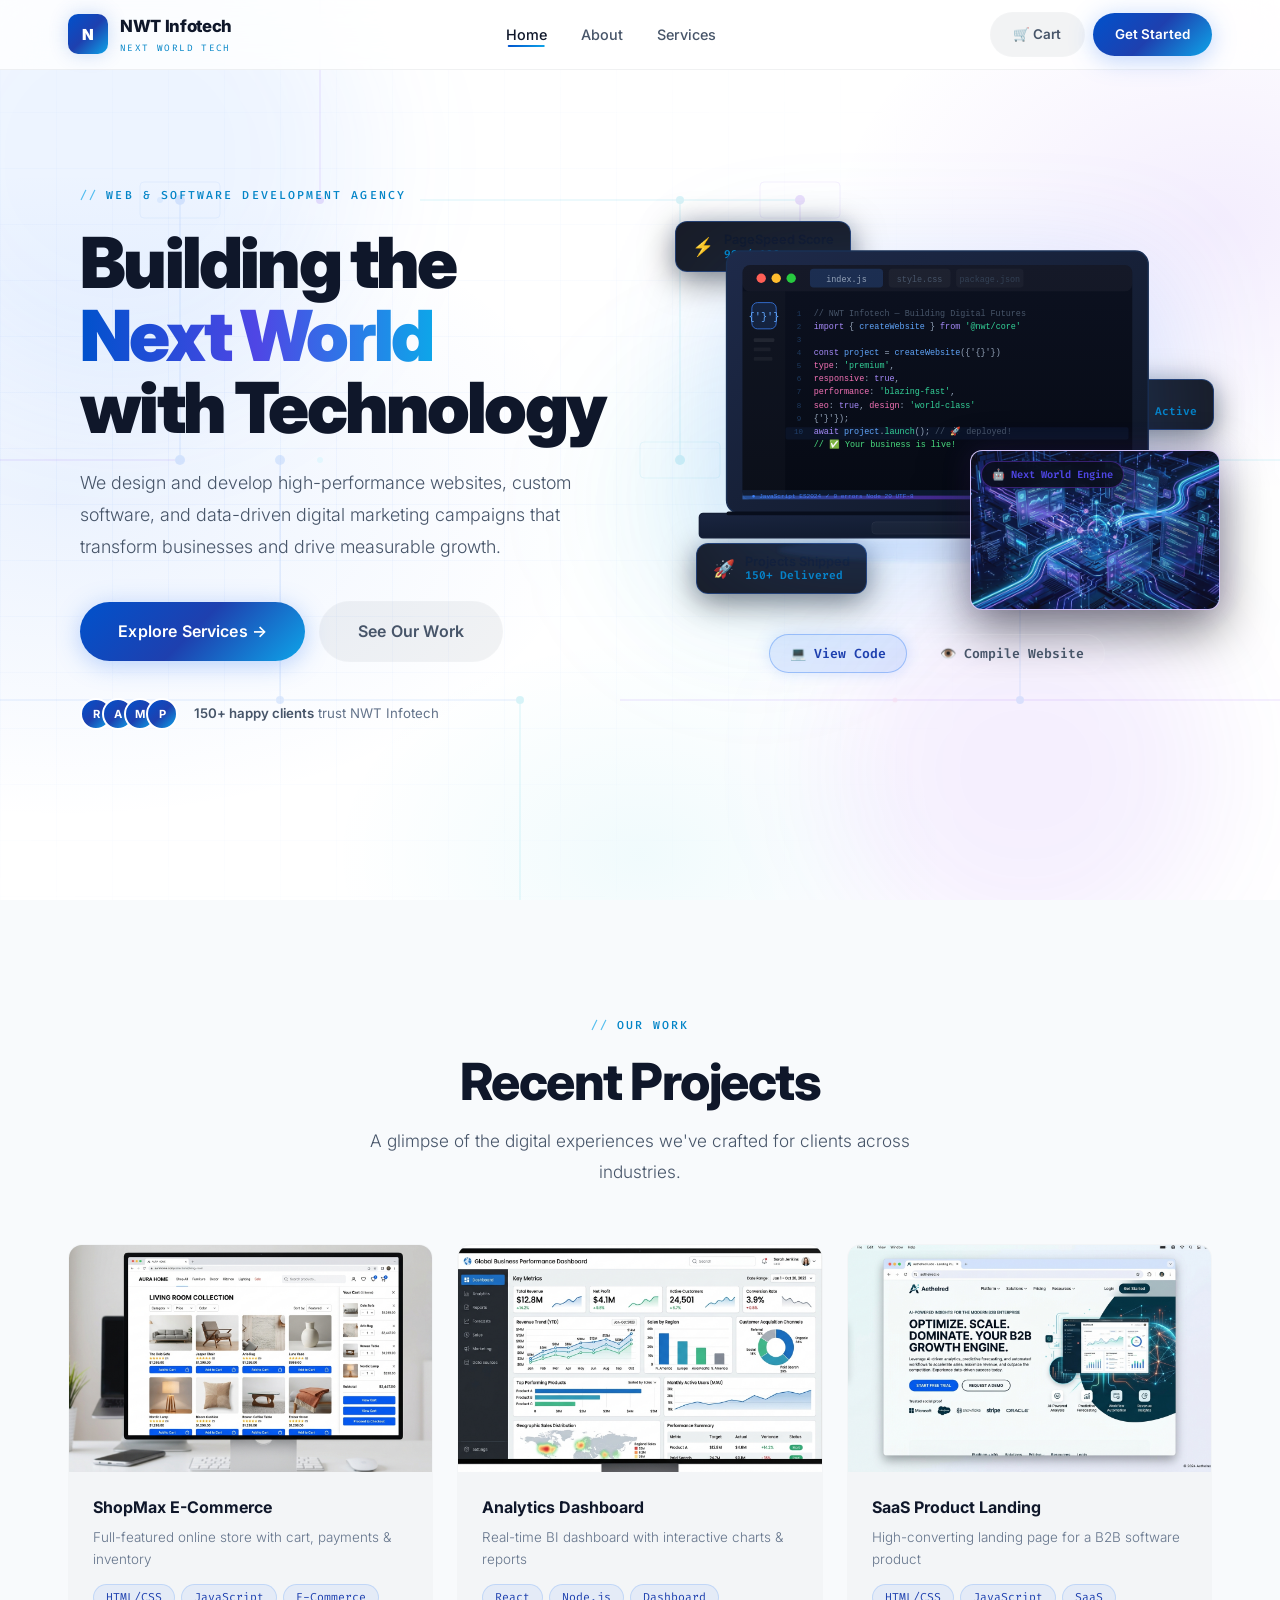
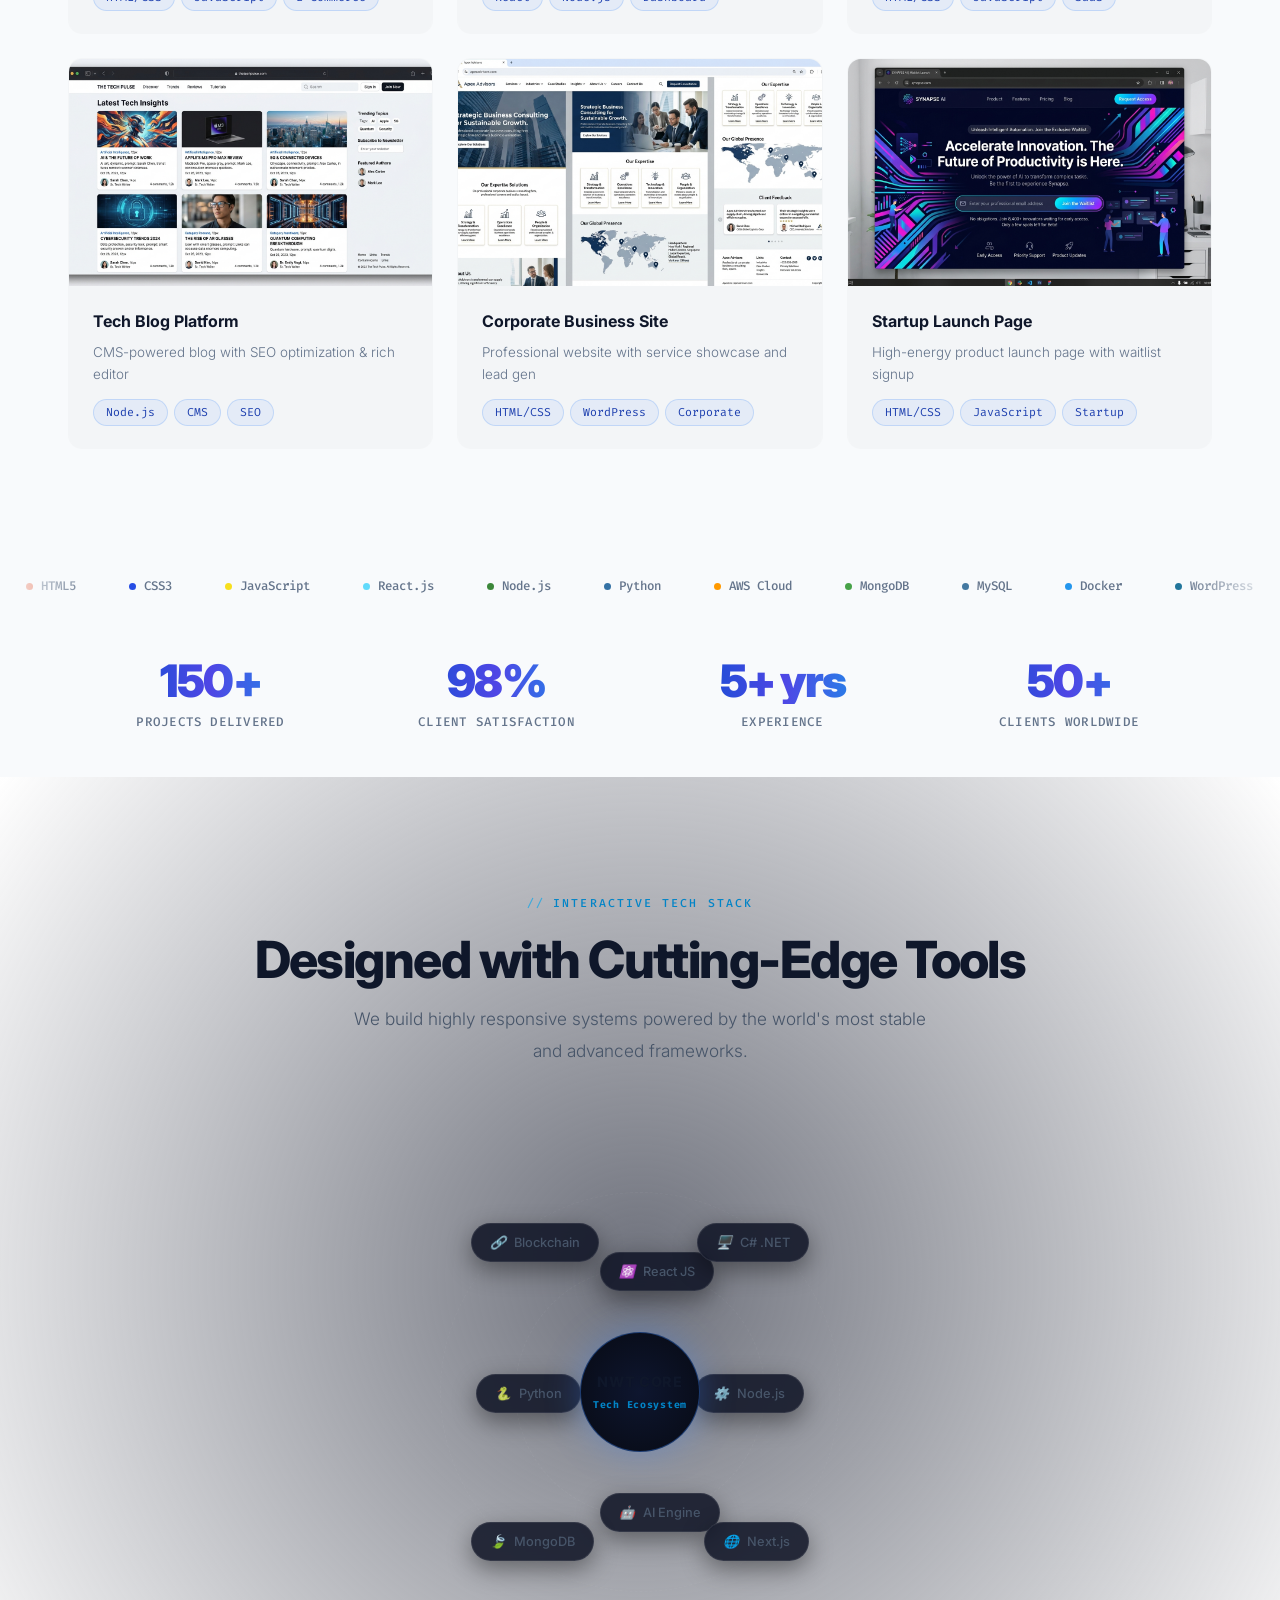
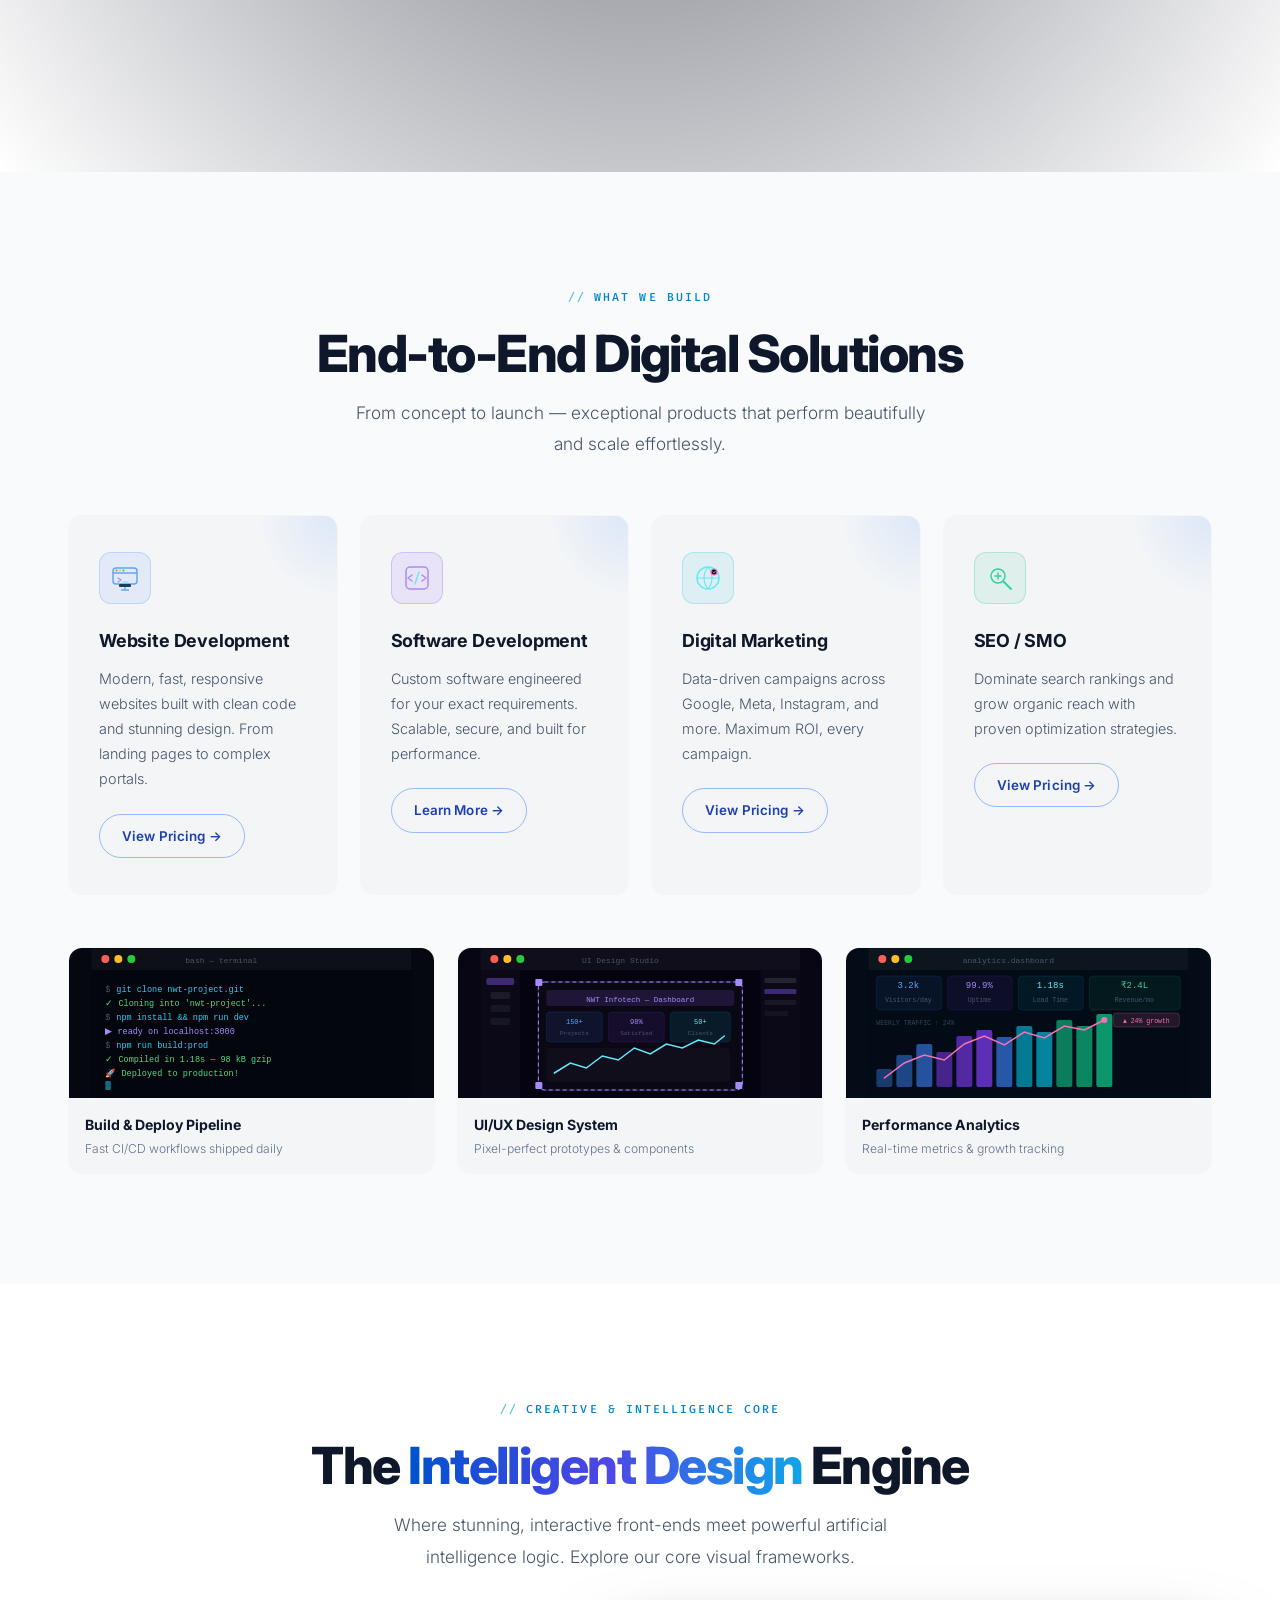
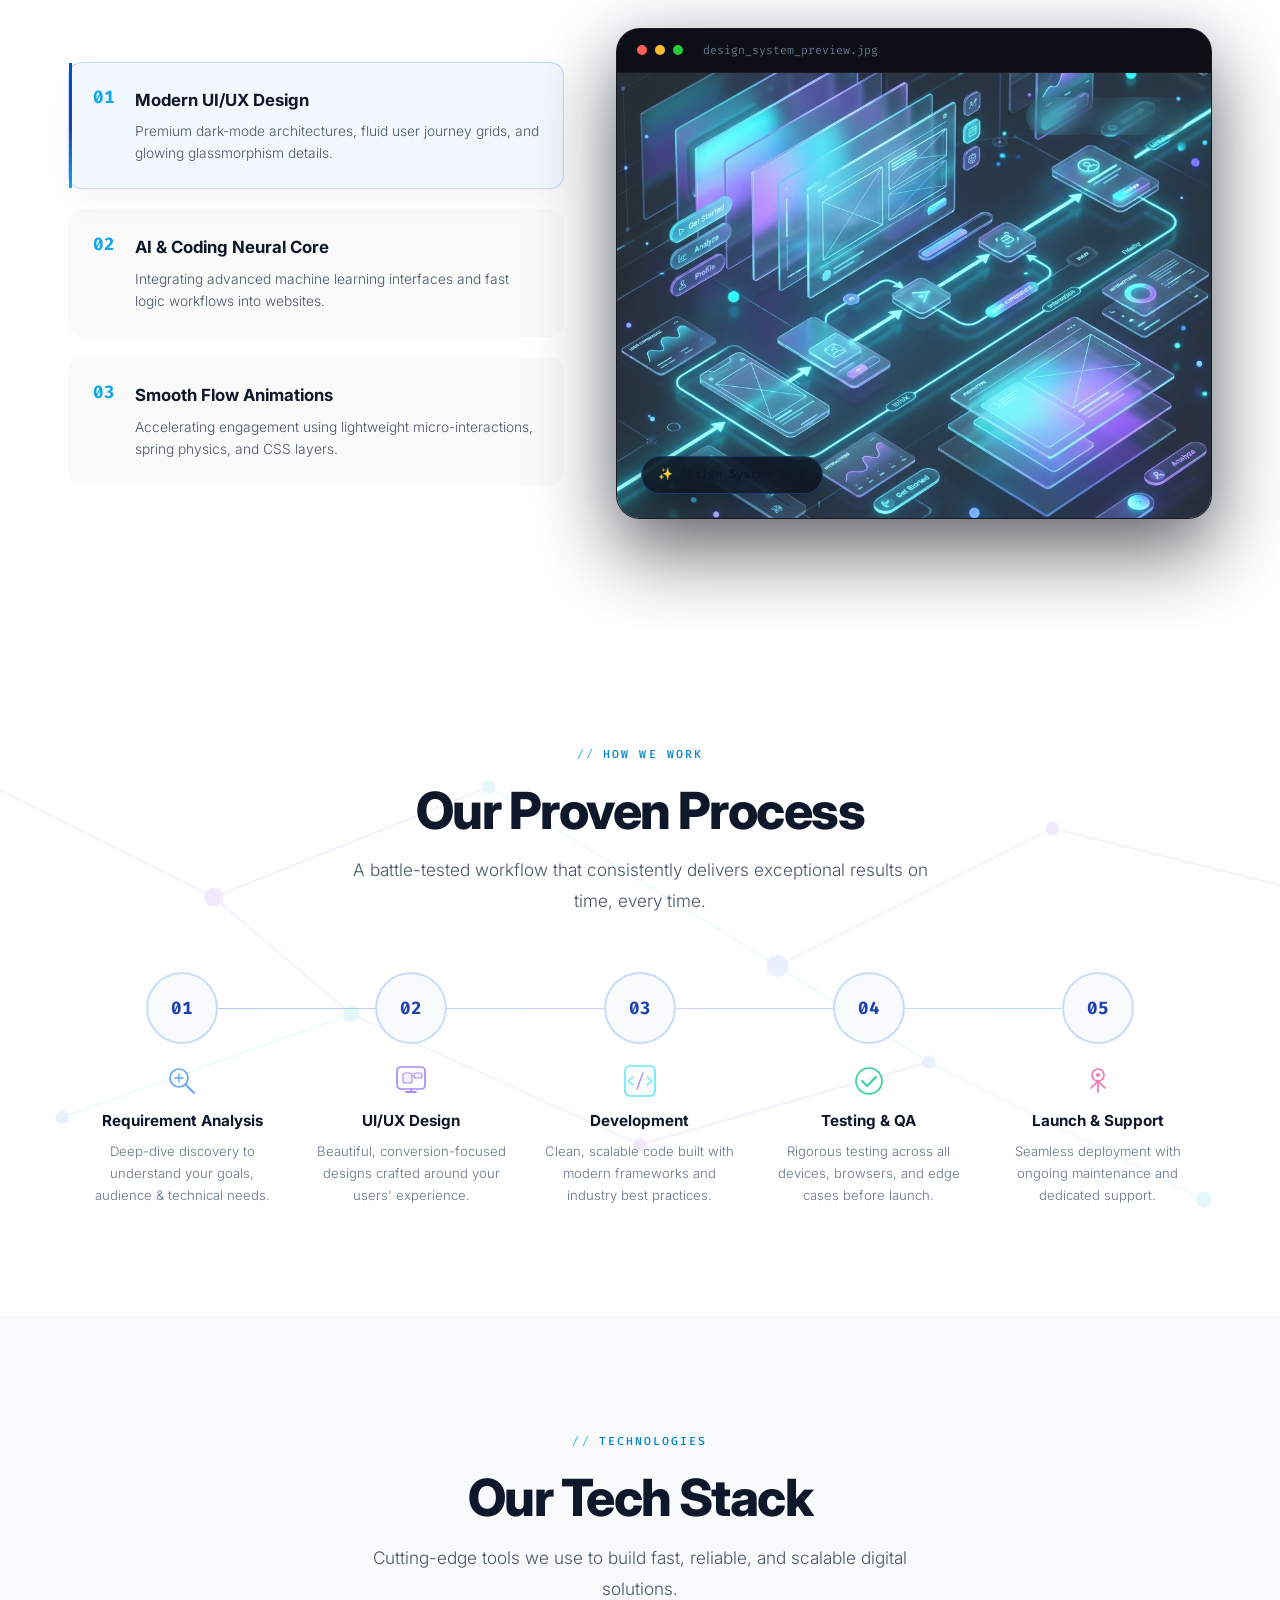
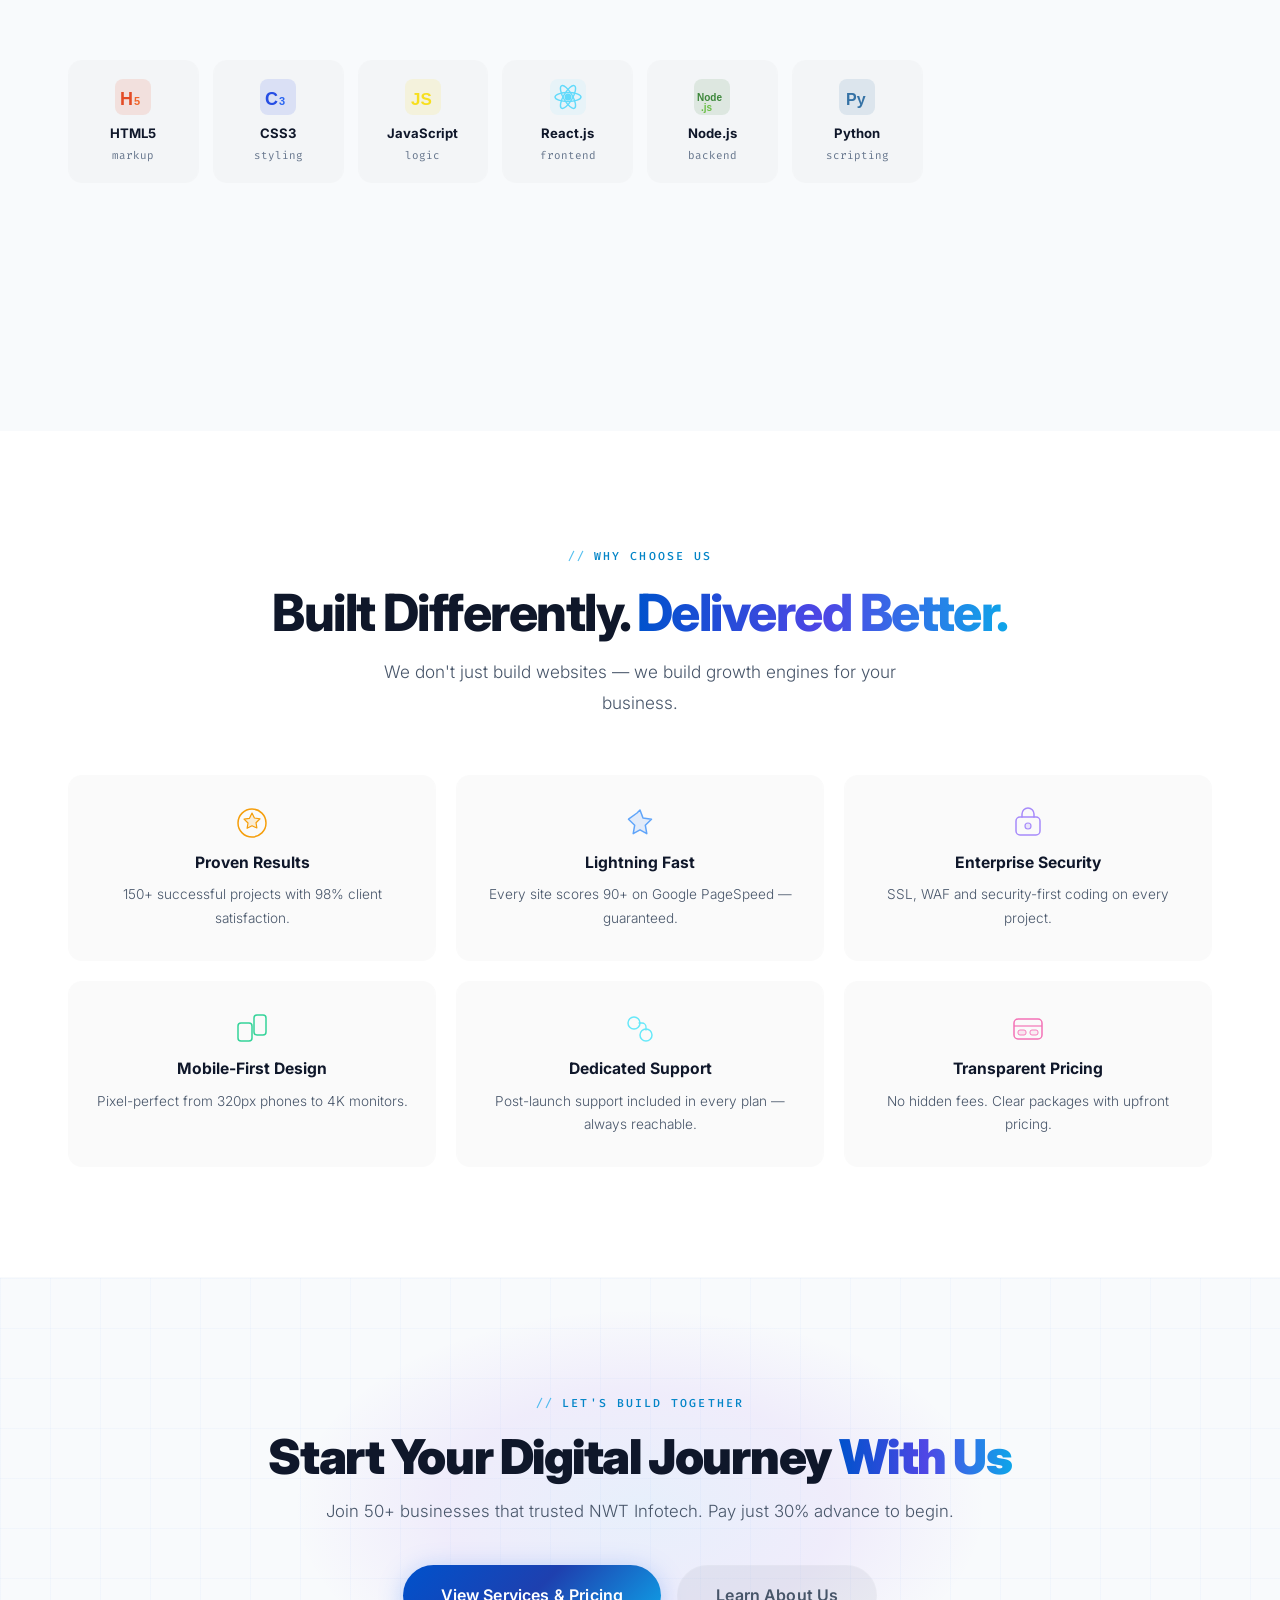
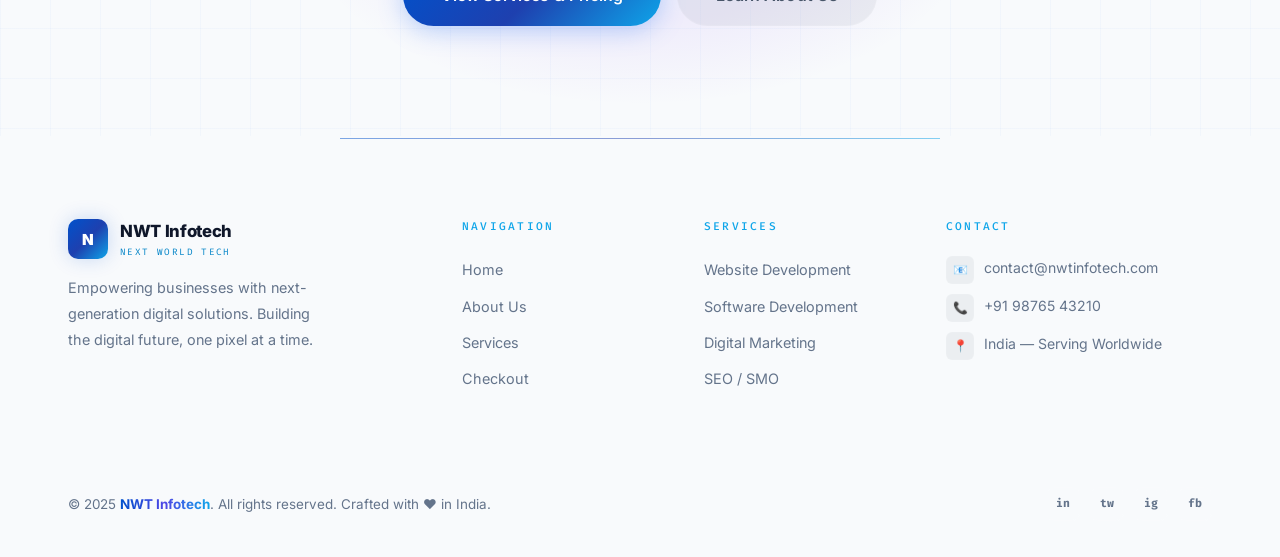
==== commit 0f36b0b4: "layout: relocate Recent Projects section to immediately below the Hero section" ====
--- a/index.html
+++ b/index.html
@@ -262,6 +262,25 @@
   </div>
 </section>
 
+<!-- PORTFOLIO -->
+<section class="section portfolio-section">
+  <div class="container">
+    <div class="text-center fade-in">
+      <div class="eyebrow">Our Work</div>
+      <h2 class="section-title">Recent Projects</h2>
+      <p class="section-sub">A glimpse of the digital experiences we've crafted for clients across industries.</p>
+    </div>
+    <div class="portfolio-grid stagger">
+      <div class="portfolio-card"><div class="portfolio-preview"><img src="assets/project_ecom.jpg" alt="ShopMax E-Commerce" style="width: 100%; height: 100%; object-fit: cover;" /></div><div class="portfolio-info"><h4>ShopMax E-Commerce</h4><p>Full-featured online store with cart, payments &amp; inventory</p><div class="port-tags"><span class="port-tag">HTML/CSS</span><span class="port-tag">JavaScript</span><span class="port-tag">E-Commerce</span></div></div></div>
+      <div class="portfolio-card"><div class="portfolio-preview"><img src="assets/project_dash.jpg" alt="Analytics Dashboard" style="width: 100%; height: 100%; object-fit: cover;" /></div><div class="portfolio-info"><h4>Analytics Dashboard</h4><p>Real-time BI dashboard with interactive charts &amp; reports</p><div class="port-tags"><span class="port-tag">React</span><span class="port-tag">Node.js</span><span class="port-tag">Dashboard</span></div></div></div>
+      <div class="portfolio-card"><div class="portfolio-preview"><img src="assets/project_saas.jpg" alt="SaaS Product Landing" style="width: 100%; height: 100%; object-fit: cover;" /></div><div class="portfolio-info"><h4>SaaS Product Landing</h4><p>High-converting landing page for a B2B software product</p><div class="port-tags"><span class="port-tag">HTML/CSS</span><span class="port-tag">JavaScript</span><span class="port-tag">SaaS</span></div></div></div>
+      <div class="portfolio-card"><div class="portfolio-preview"><img src="assets/project_blog.jpg" alt="Tech Blog Platform" style="width: 100%; height: 100%; object-fit: cover;" /></div><div class="portfolio-info"><h4>Tech Blog Platform</h4><p>CMS-powered blog with SEO optimization &amp; rich editor</p><div class="port-tags"><span class="port-tag">Node.js</span><span class="port-tag">CMS</span><span class="port-tag">SEO</span></div></div></div>
+      <div class="portfolio-card"><div class="portfolio-preview"><img src="assets/project_biz.jpg" alt="Corporate Business Site" style="width: 100%; height: 100%; object-fit: cover;" /></div><div class="portfolio-info"><h4>Corporate Business Site</h4><p>Professional website with service showcase and lead gen</p><div class="port-tags"><span class="port-tag">HTML/CSS</span><span class="port-tag">WordPress</span><span class="port-tag">Corporate</span></div></div></div>
+      <div class="portfolio-card"><div class="portfolio-preview"><img src="assets/project_launch.jpg" alt="Startup Launch Page" style="width: 100%; height: 100%; object-fit: cover;" /></div><div class="portfolio-info"><h4>Startup Launch Page</h4><p>High-energy product launch page with waitlist signup</p><div class="port-tags"><span class="port-tag">HTML/CSS</span><span class="port-tag">JavaScript</span><span class="port-tag">Startup</span></div></div></div>
+    </div>
+  </div>
+</section>
+
 <!-- SCROLLING TECH MARQUEE -->
 <div class="marquee-wrap">
   <div class="marquee-track">
@@ -635,25 +654,6 @@
   </div>
 </section>
 
-<!-- PORTFOLIO -->
-<section class="section portfolio-section">
-  <div class="container">
-    <div class="text-center fade-in">
-      <div class="eyebrow">Our Work</div>
-      <h2 class="section-title">Recent Projects</h2>
-      <p class="section-sub">A glimpse of the digital experiences we've crafted for clients across industries.</p>
-    </div>
-    <div class="portfolio-grid stagger">
-      <div class="portfolio-card"><div class="portfolio-preview"><img src="assets/project_ecom.jpg" alt="ShopMax E-Commerce" style="width: 100%; height: 100%; object-fit: cover;" /></div><div class="portfolio-info"><h4>ShopMax E-Commerce</h4><p>Full-featured online store with cart, payments &amp; inventory</p><div class="port-tags"><span class="port-tag">HTML/CSS</span><span class="port-tag">JavaScript</span><span class="port-tag">E-Commerce</span></div></div></div>
-      <div class="portfolio-card"><div class="portfolio-preview"><img src="assets/project_dash.jpg" alt="Analytics Dashboard" style="width: 100%; height: 100%; object-fit: cover;" /></div><div class="portfolio-info"><h4>Analytics Dashboard</h4><p>Real-time BI dashboard with interactive charts &amp; reports</p><div class="port-tags"><span class="port-tag">React</span><span class="port-tag">Node.js</span><span class="port-tag">Dashboard</span></div></div></div>
-      <div class="portfolio-card"><div class="portfolio-preview"><img src="assets/project_saas.jpg" alt="SaaS Product Landing" style="width: 100%; height: 100%; object-fit: cover;" /></div><div class="portfolio-info"><h4>SaaS Product Landing</h4><p>High-converting landing page for a B2B software product</p><div class="port-tags"><span class="port-tag">HTML/CSS</span><span class="port-tag">JavaScript</span><span class="port-tag">SaaS</span></div></div></div>
-      <div class="portfolio-card"><div class="portfolio-preview"><img src="assets/project_blog.jpg" alt="Tech Blog Platform" style="width: 100%; height: 100%; object-fit: cover;" /></div><div class="portfolio-info"><h4>Tech Blog Platform</h4><p>CMS-powered blog with SEO optimization &amp; rich editor</p><div class="port-tags"><span class="port-tag">Node.js</span><span class="port-tag">CMS</span><span class="port-tag">SEO</span></div></div></div>
-      <div class="portfolio-card"><div class="portfolio-preview"><img src="assets/project_biz.jpg" alt="Corporate Business Site" style="width: 100%; height: 100%; object-fit: cover;" /></div><div class="portfolio-info"><h4>Corporate Business Site</h4><p>Professional website with service showcase and lead gen</p><div class="port-tags"><span class="port-tag">HTML/CSS</span><span class="port-tag">WordPress</span><span class="port-tag">Corporate</span></div></div></div>
-      <div class="portfolio-card"><div class="portfolio-preview"><img src="assets/project_launch.jpg" alt="Startup Launch Page" style="width: 100%; height: 100%; object-fit: cover;" /></div><div class="portfolio-info"><h4>Startup Launch Page</h4><p>High-energy product launch page with waitlist signup</p><div class="port-tags"><span class="port-tag">HTML/CSS</span><span class="port-tag">JavaScript</span><span class="port-tag">Startup</span></div></div></div>
-    </div>
-  </div>
-</section>
-
 <!-- TECH STACK — card grid with SVG icons -->
 <section class="section tech-stack-section">
   <div class="container">
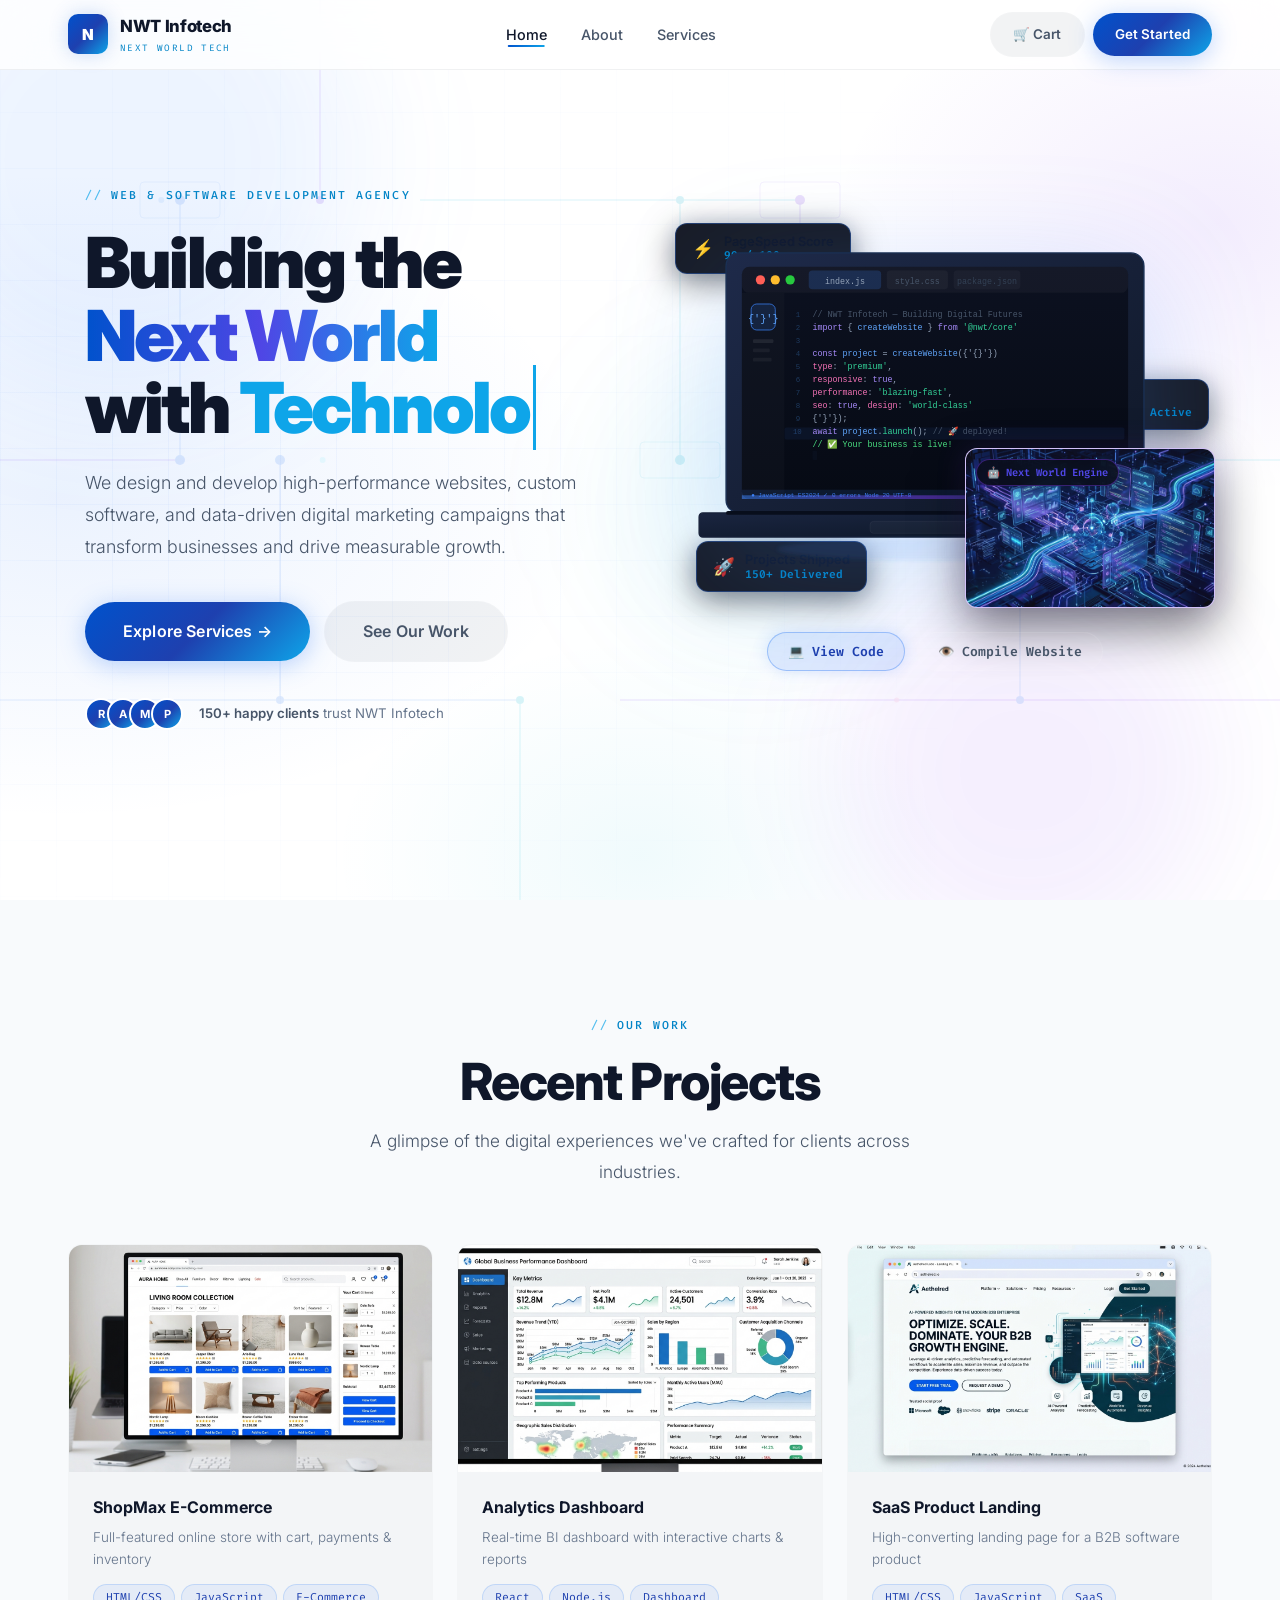
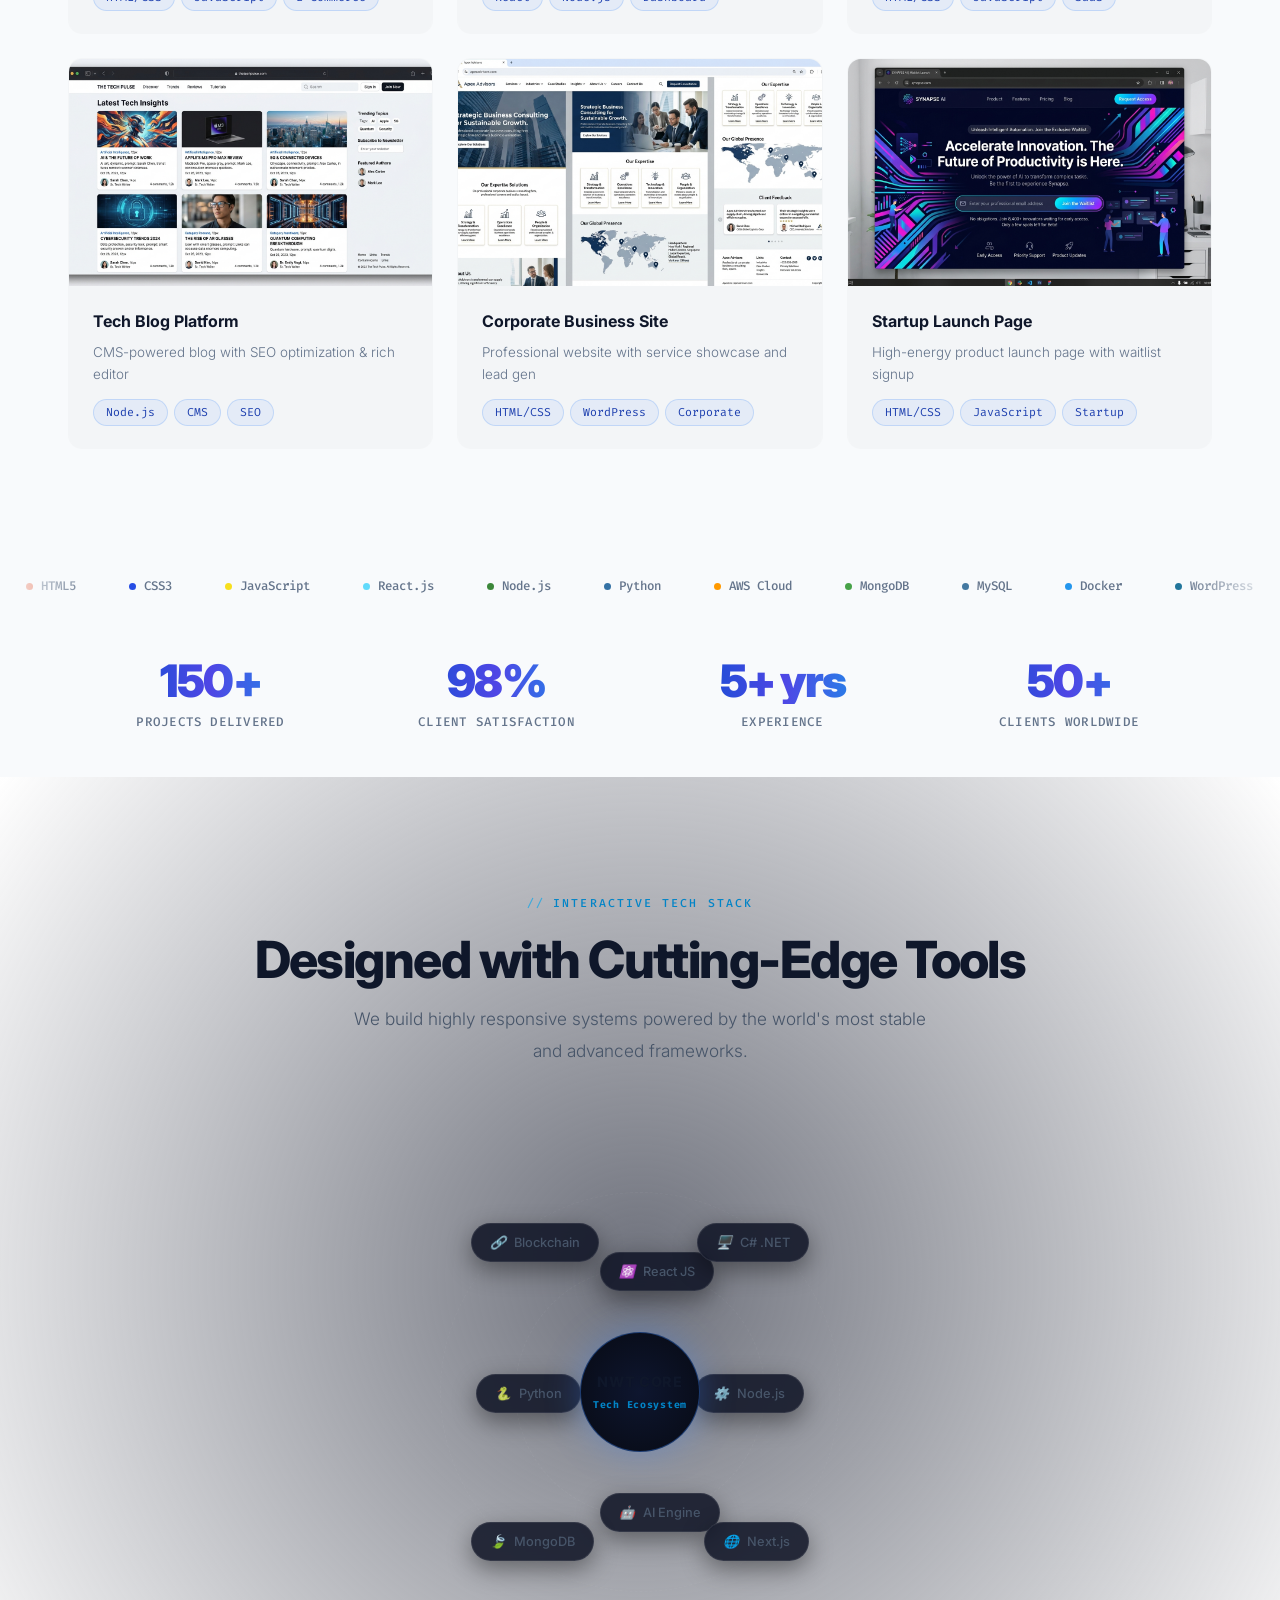
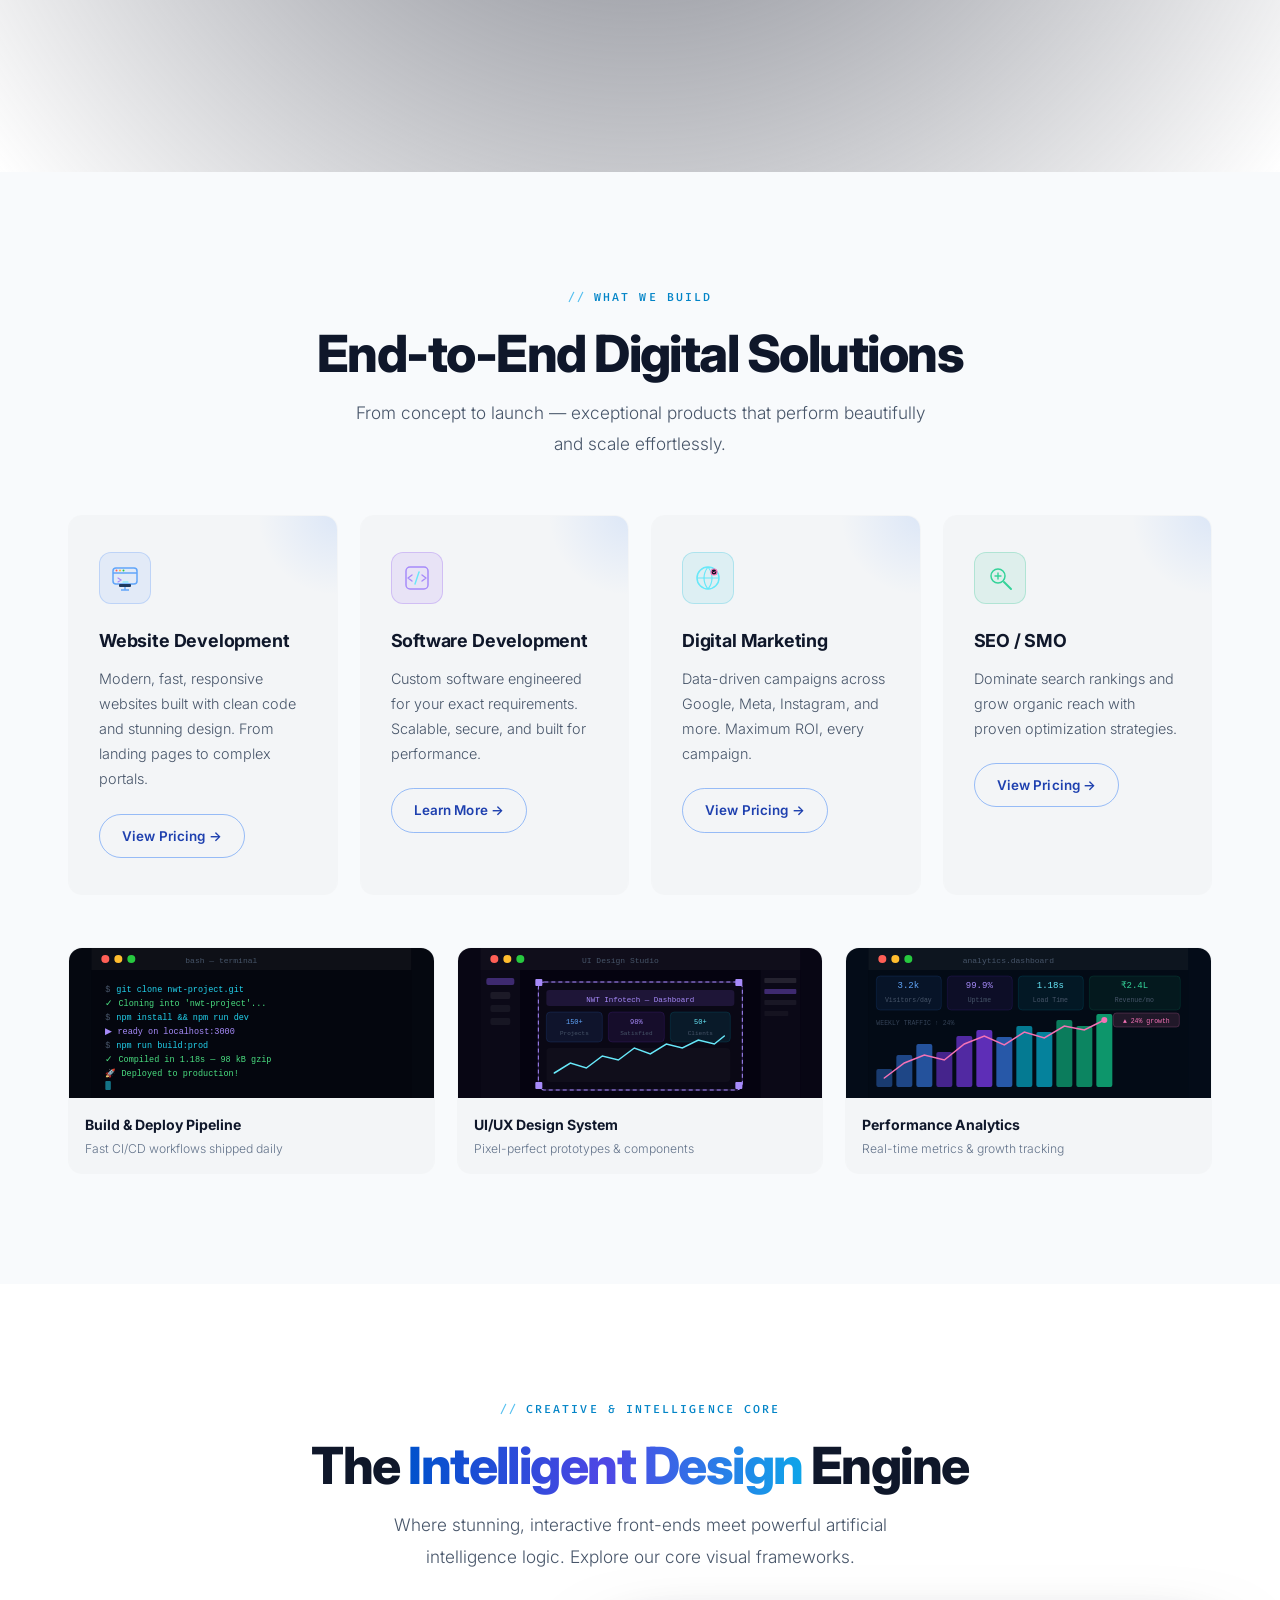
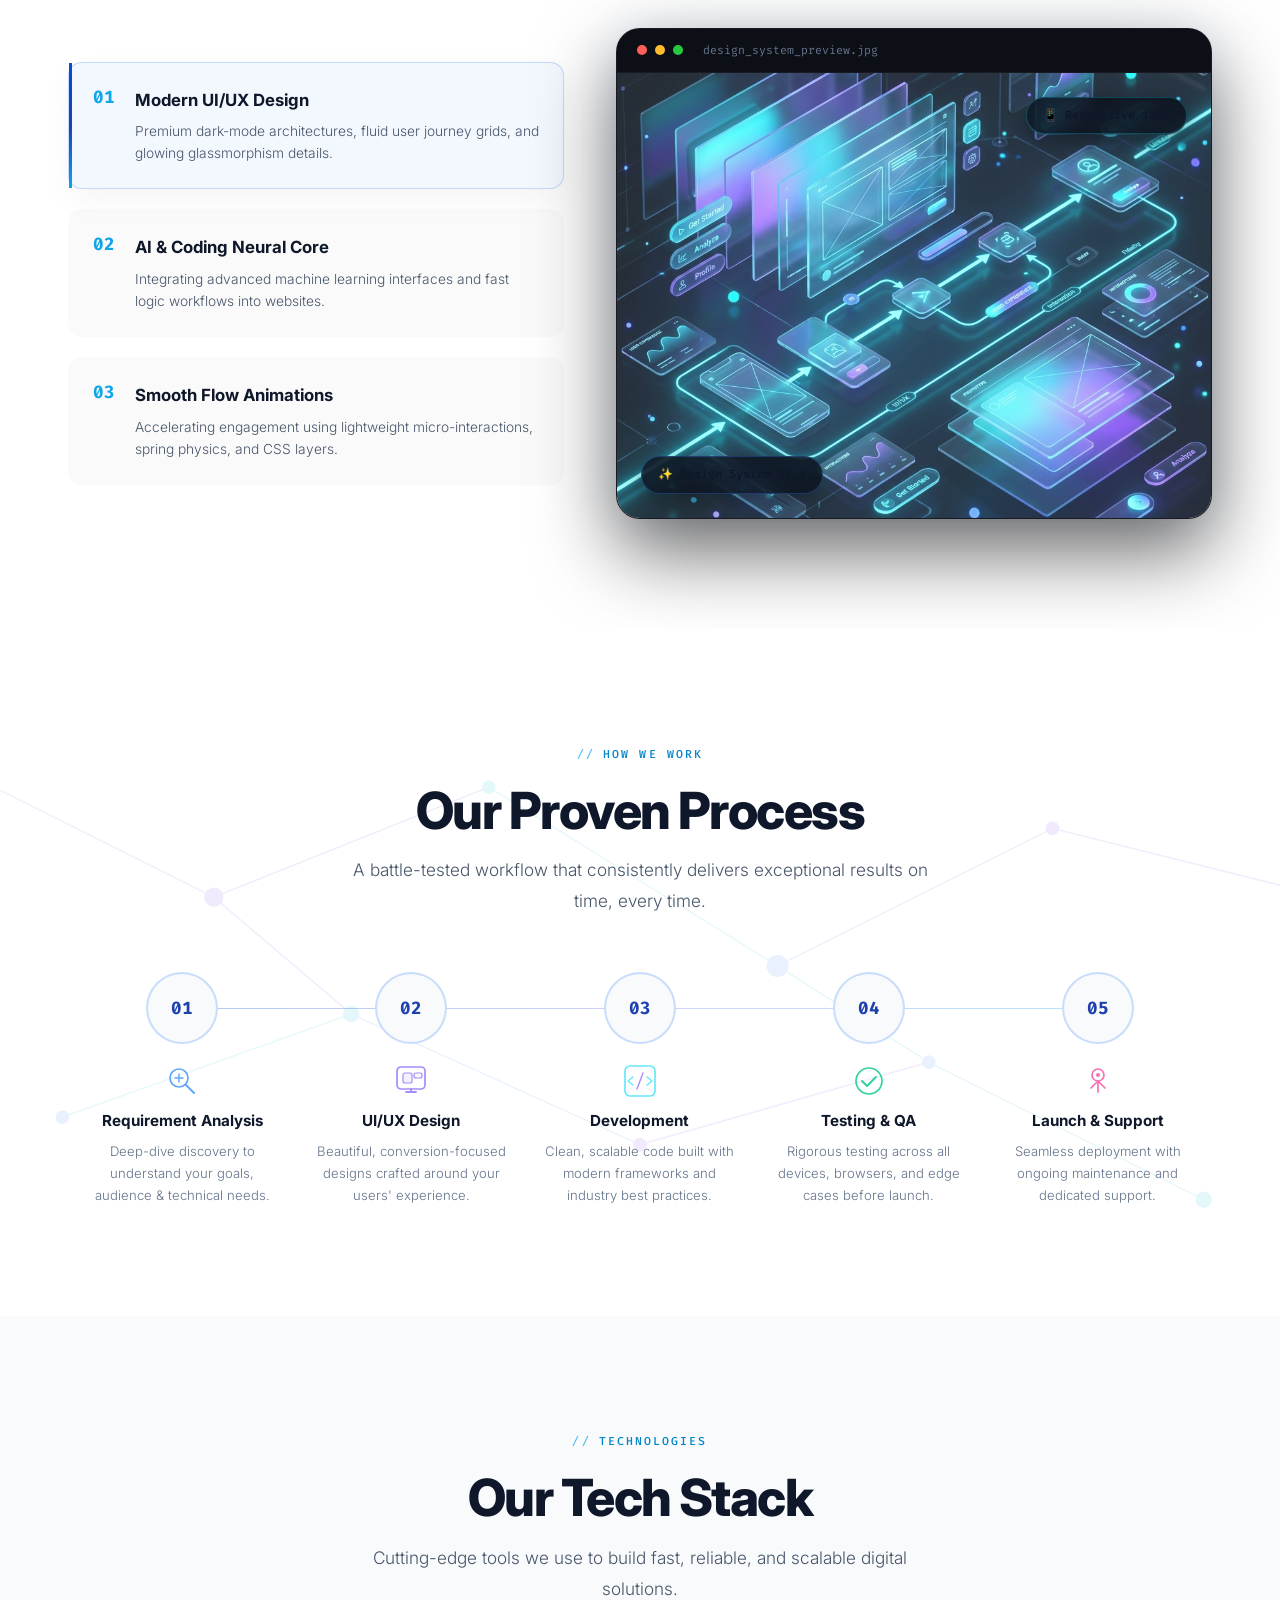
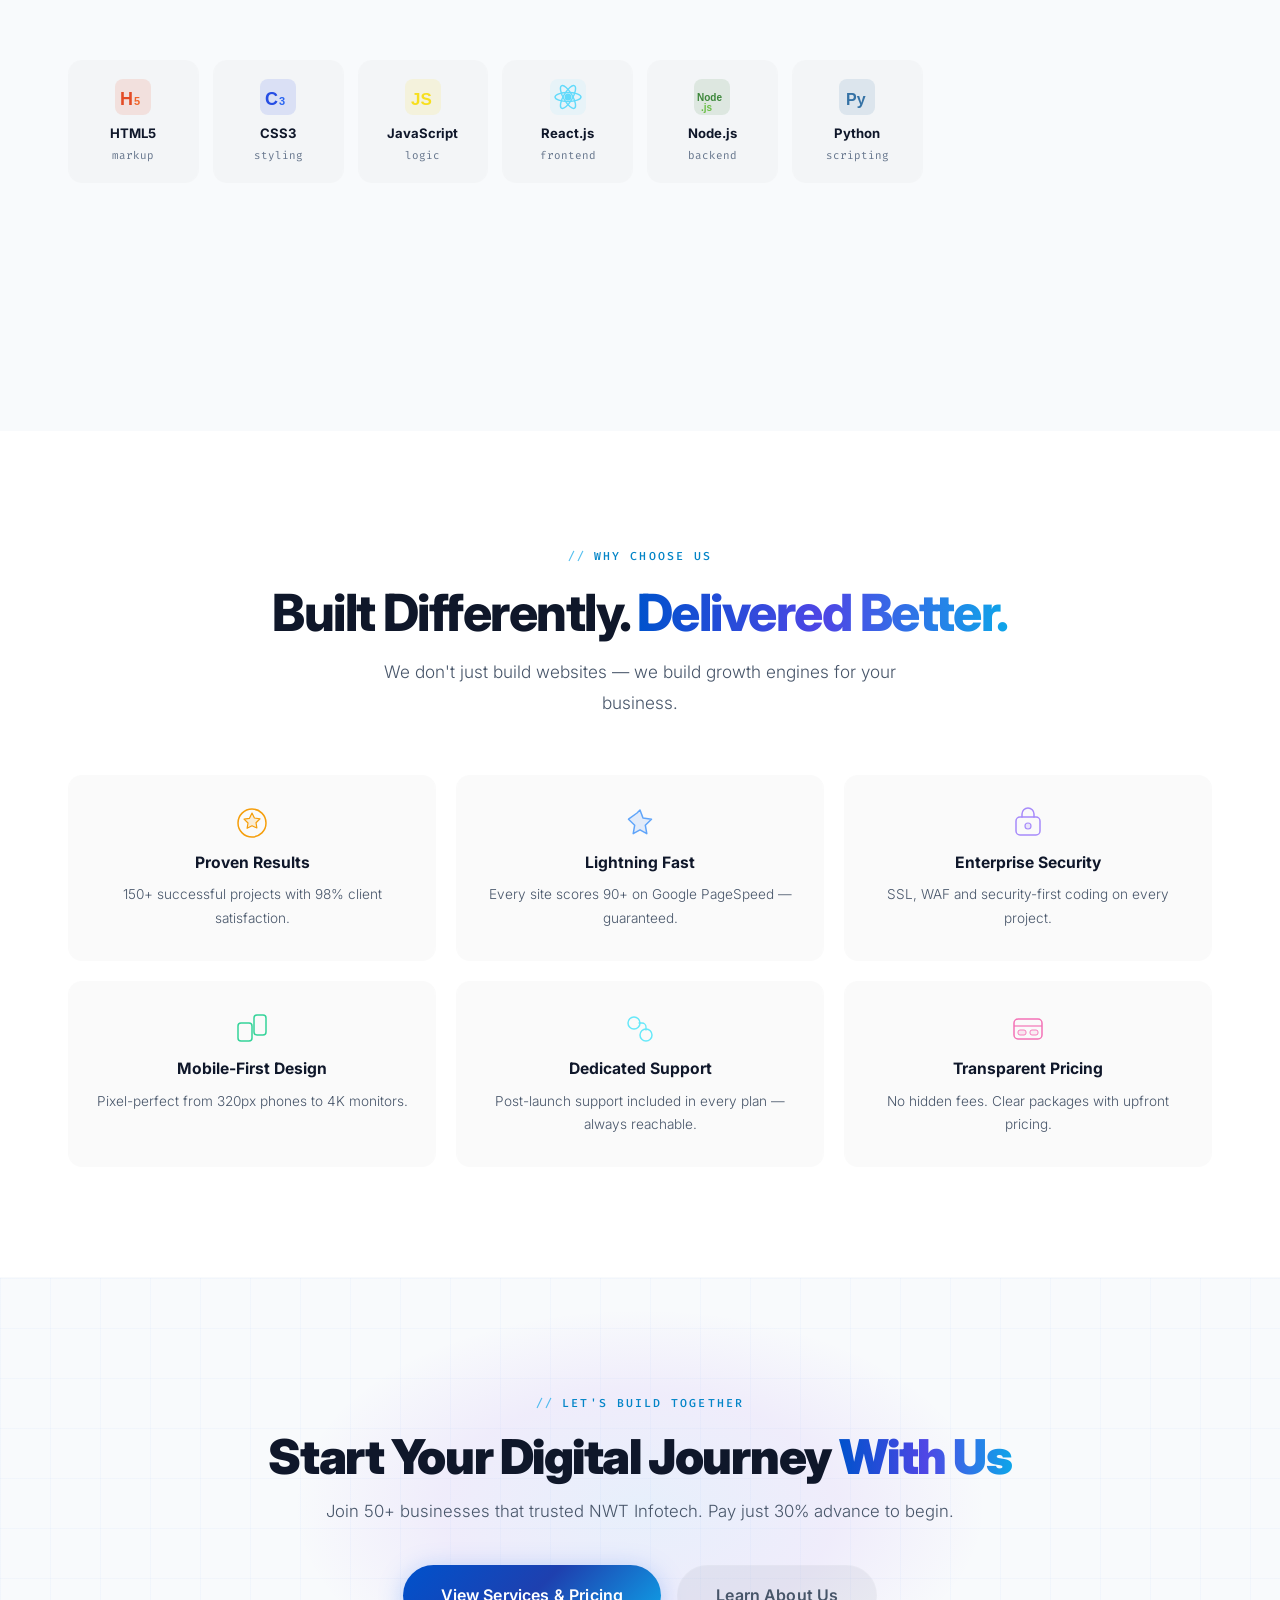
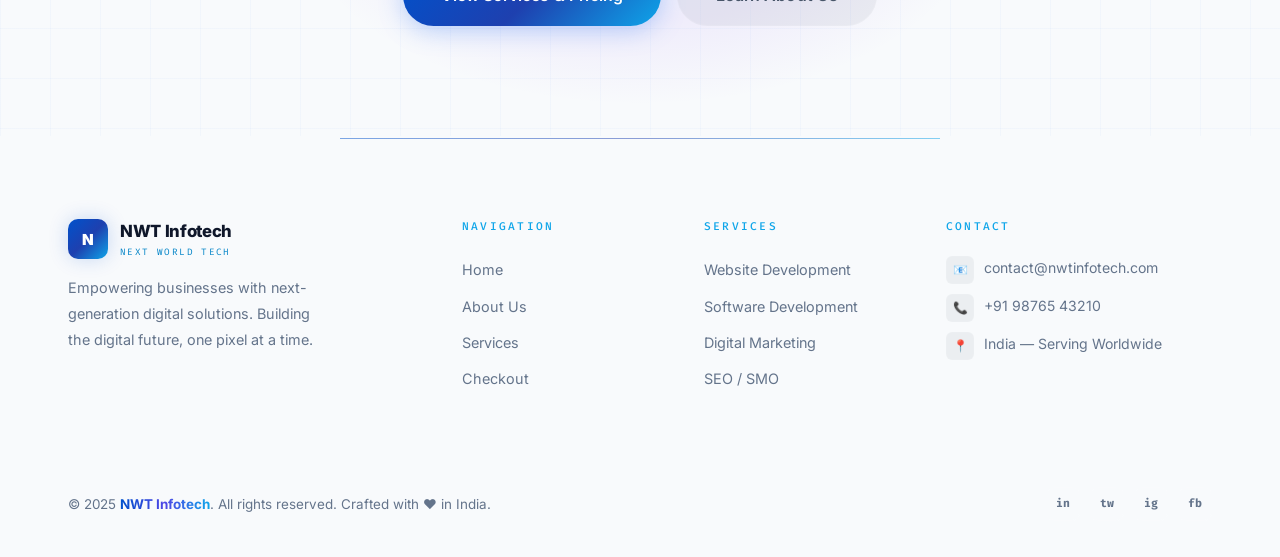
==== commit 51db4592: "feat: implement dynamic typing headline in hero section to modernize landing page" ====
--- a/index.html
+++ b/index.html
@@ -94,7 +94,7 @@
       <!-- Left: text -->
       <div class="hero-text fade-in-left">
         <div class="eyebrow">Web &amp; Software Development Agency</div>
-        <h1>Building the<br/><span class="grad-text">Next World</span><br/>with Technology</h1>
+        <h1>Building the<br/><span class="grad-text">Next World</span><br/>with <span id="dynamic-tech-text" class="tech-highlight">Technology</span></h1>
         <p>We design and develop high-performance websites, custom software, and data-driven digital marketing campaigns that transform businesses and drive measurable growth.</p>
         <div class="hero-actions">
           <a href="services.html" class="btn btn-primary btn-lg">Explore Services →</a>
--- a/css/style.css
+++ b/css/style.css
@@ -327,6 +327,14 @@
     linear-gradient(90deg,rgba(59,130,246,.04) 1px,transparent 1px);
   background-size:60px 60px;
 }
+.hero-video-bg{
+  position:absolute;top:50%;left:50%;
+  transform:translate(-50%,-50%);
+  min-width:100%;min-height:100%;
+  width:auto;height:auto;
+  z-index:1;opacity:.14;
+  pointer-events:none;object-fit:cover;
+}
 .page-hero .container{position:relative;z-index:2}
 .page-hero h1{
   font-size:clamp(2.4rem,5.5vw,4rem);
@@ -805,6 +813,17 @@
 .hero-text h1{
   font-size:clamp(2.6rem,5.5vw,4.6rem);font-weight:900;
   line-height:1.03;letter-spacing:-.04em;margin-bottom:22px;
+}
+.tech-highlight {
+  color: var(--cyan);
+  border-right: 3px solid var(--cyan);
+  padding-right: 4px;
+  animation: typing-blink 0.75s step-end infinite;
+  white-space: nowrap;
+}
+@keyframes typing-blink {
+  from, to { border-color: transparent }
+  50% { border-color: var(--cyan); }
 }
 .hero-text p{
   font-size:1.12rem;color:var(--text-2);line-height:1.8;
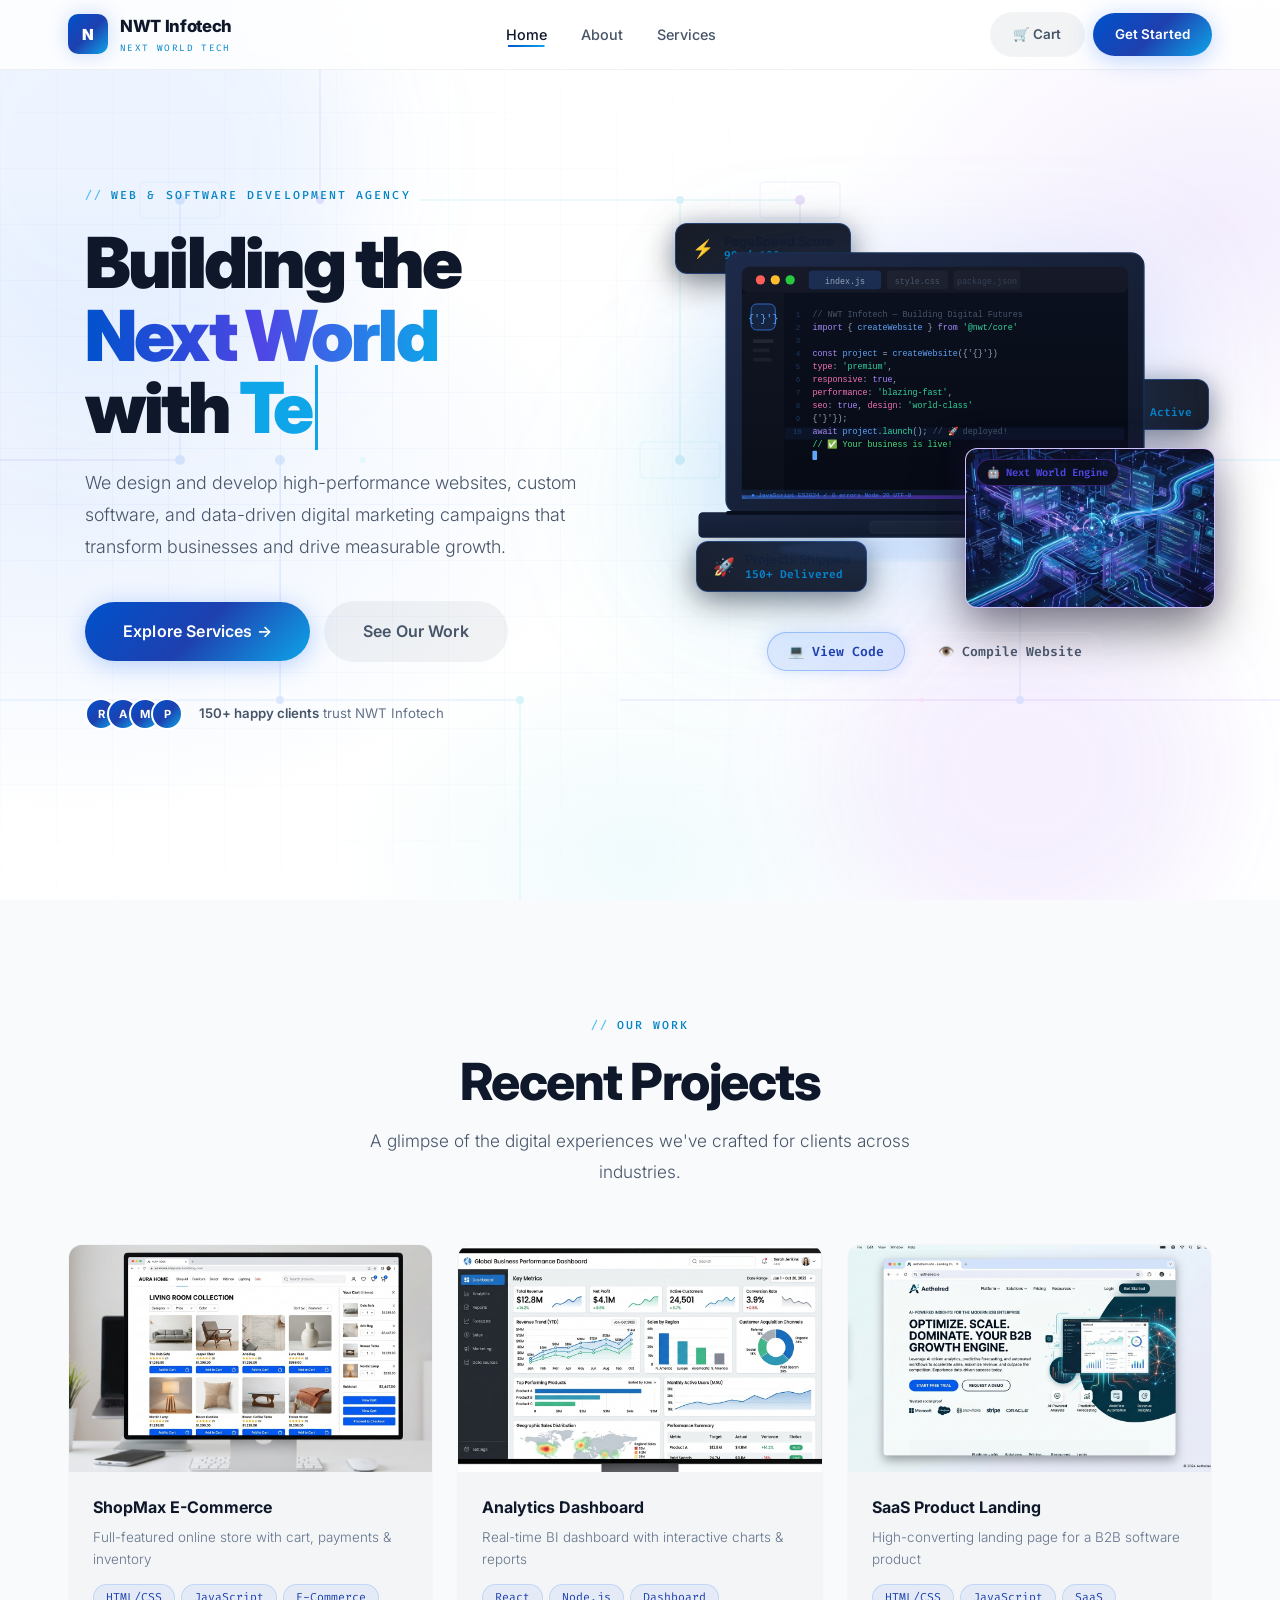
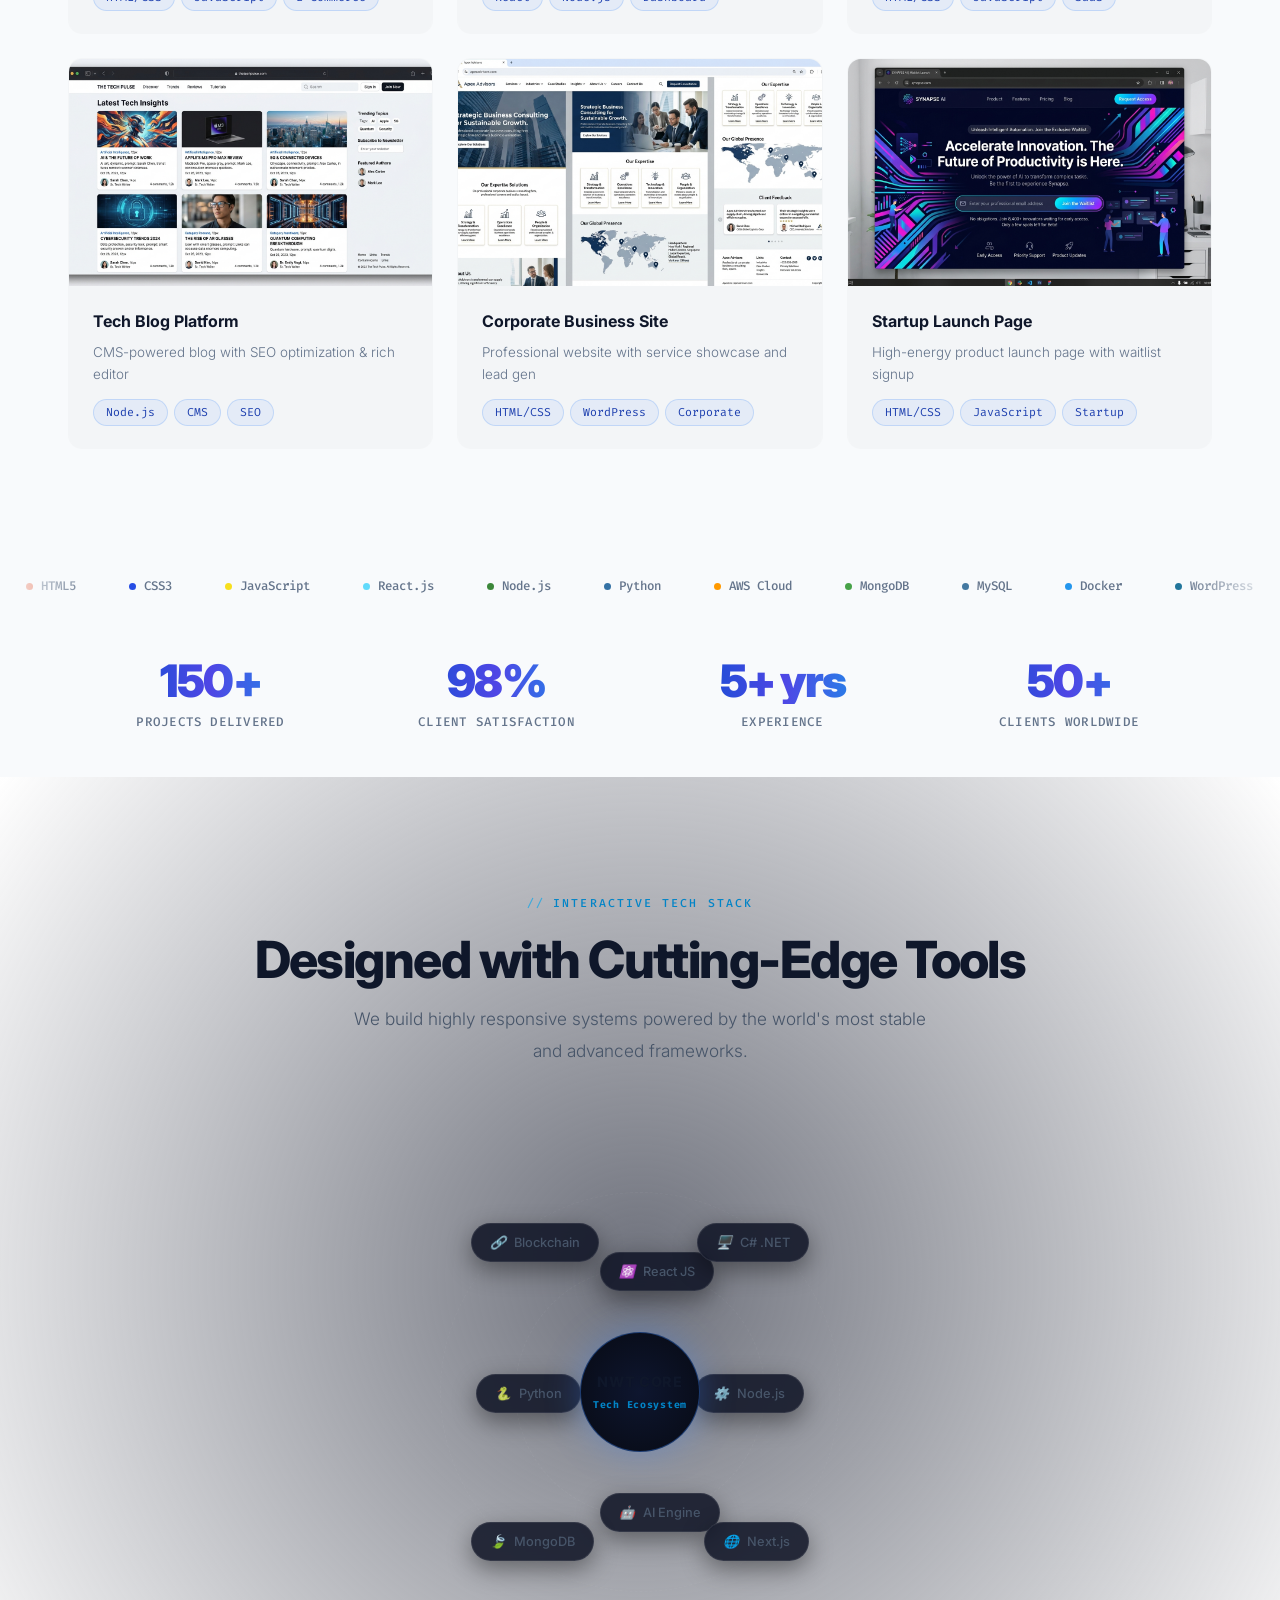
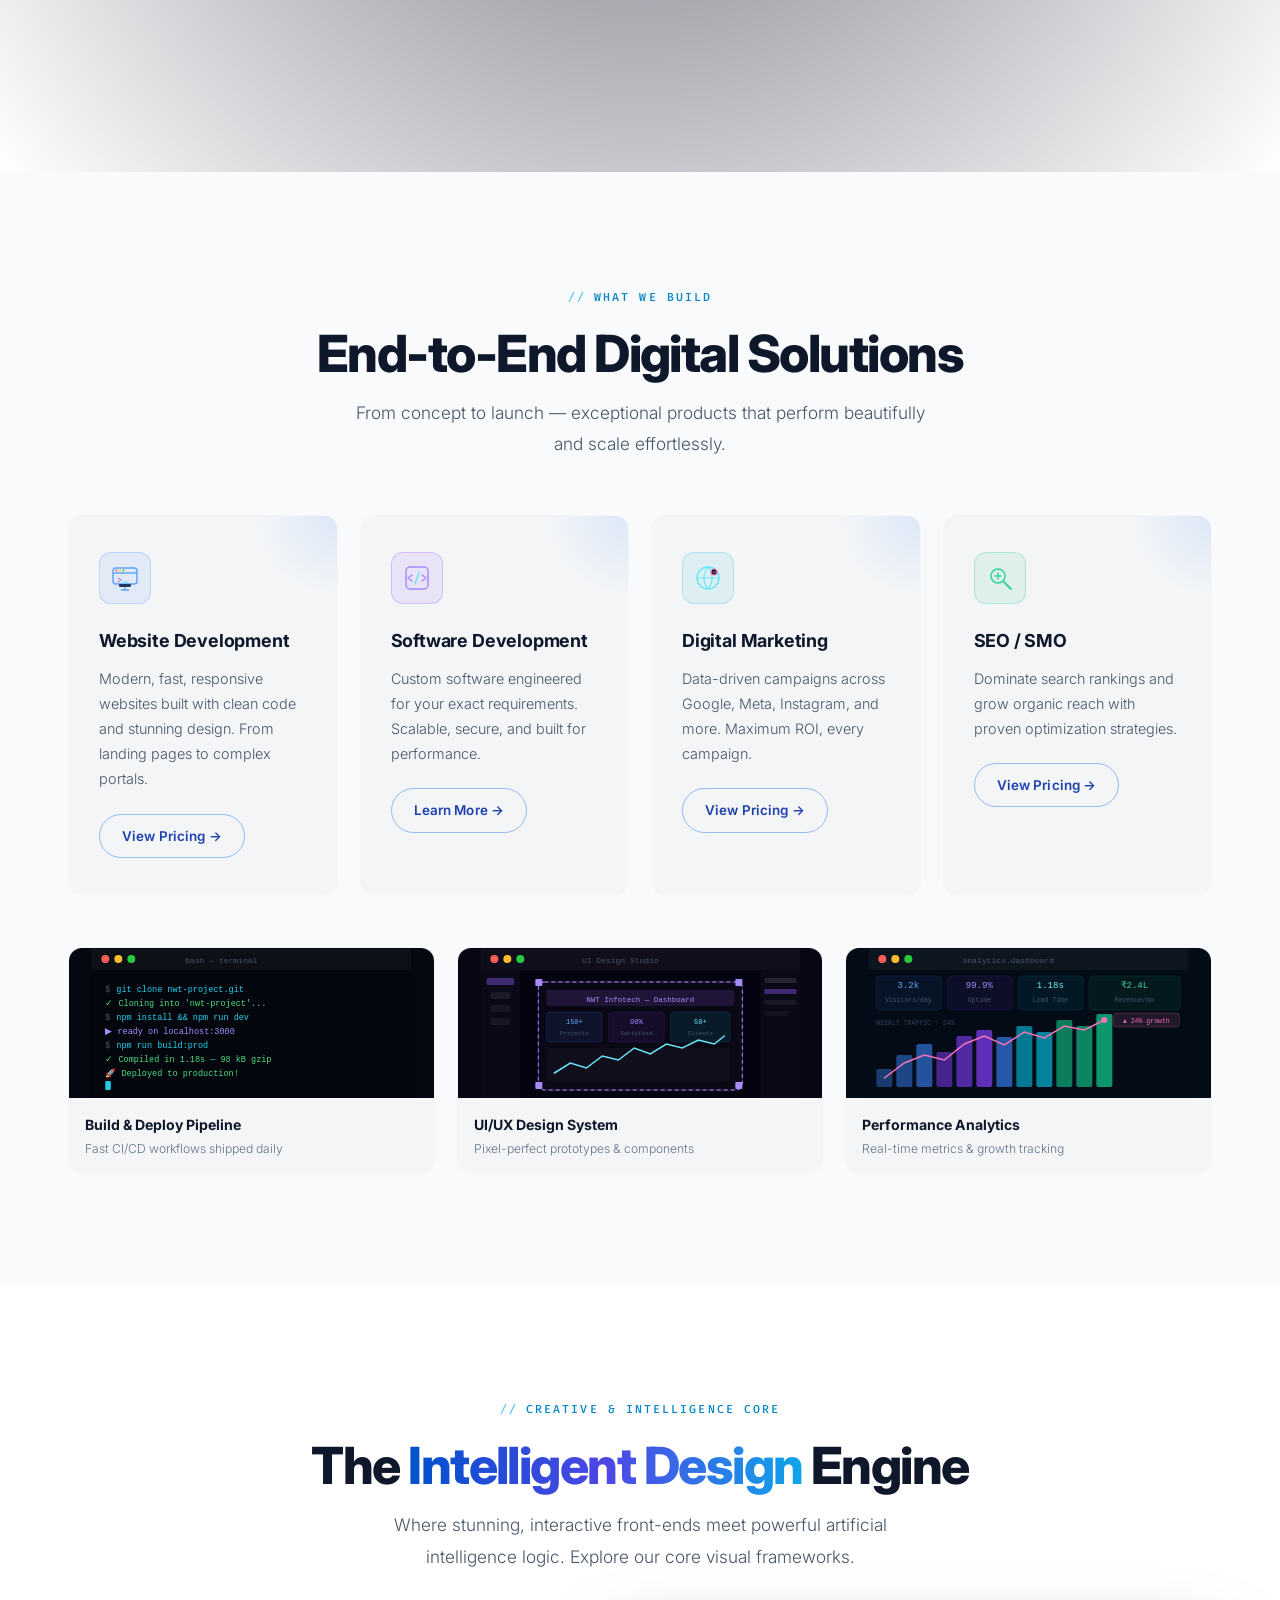
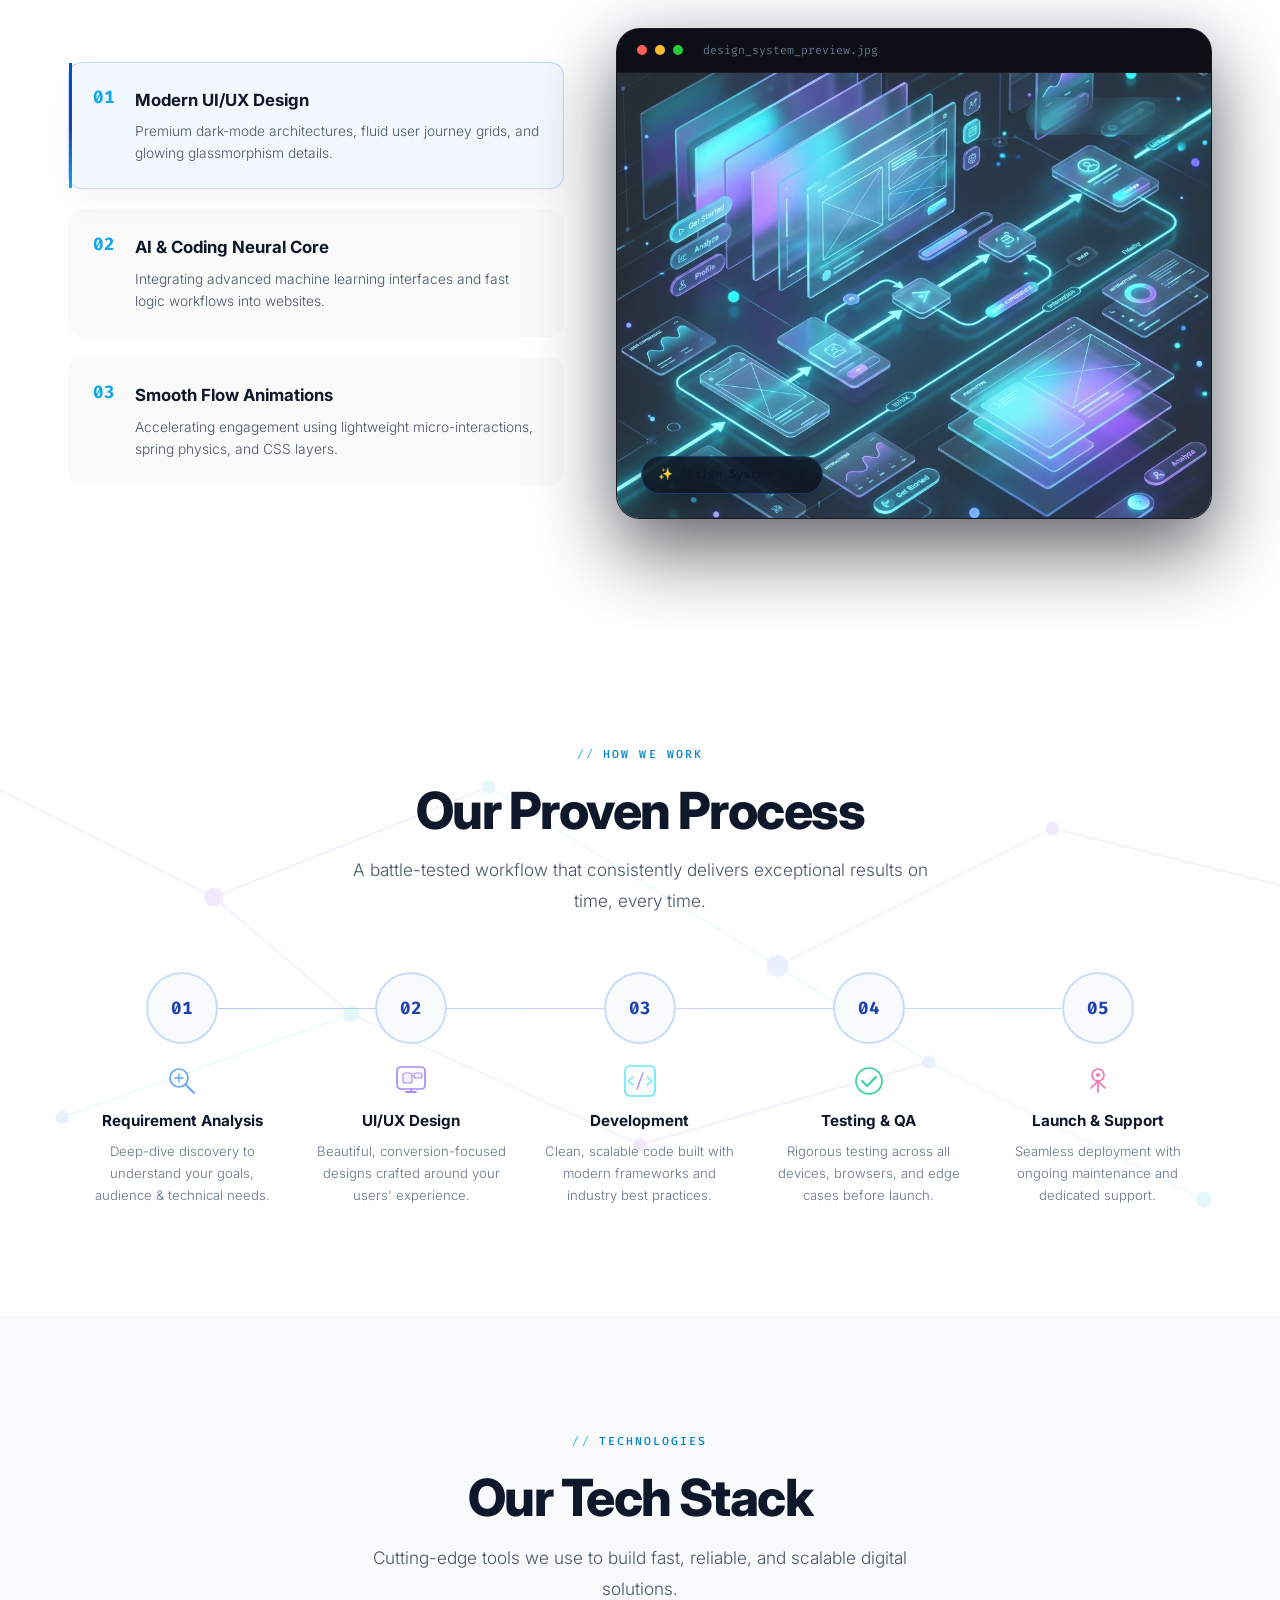
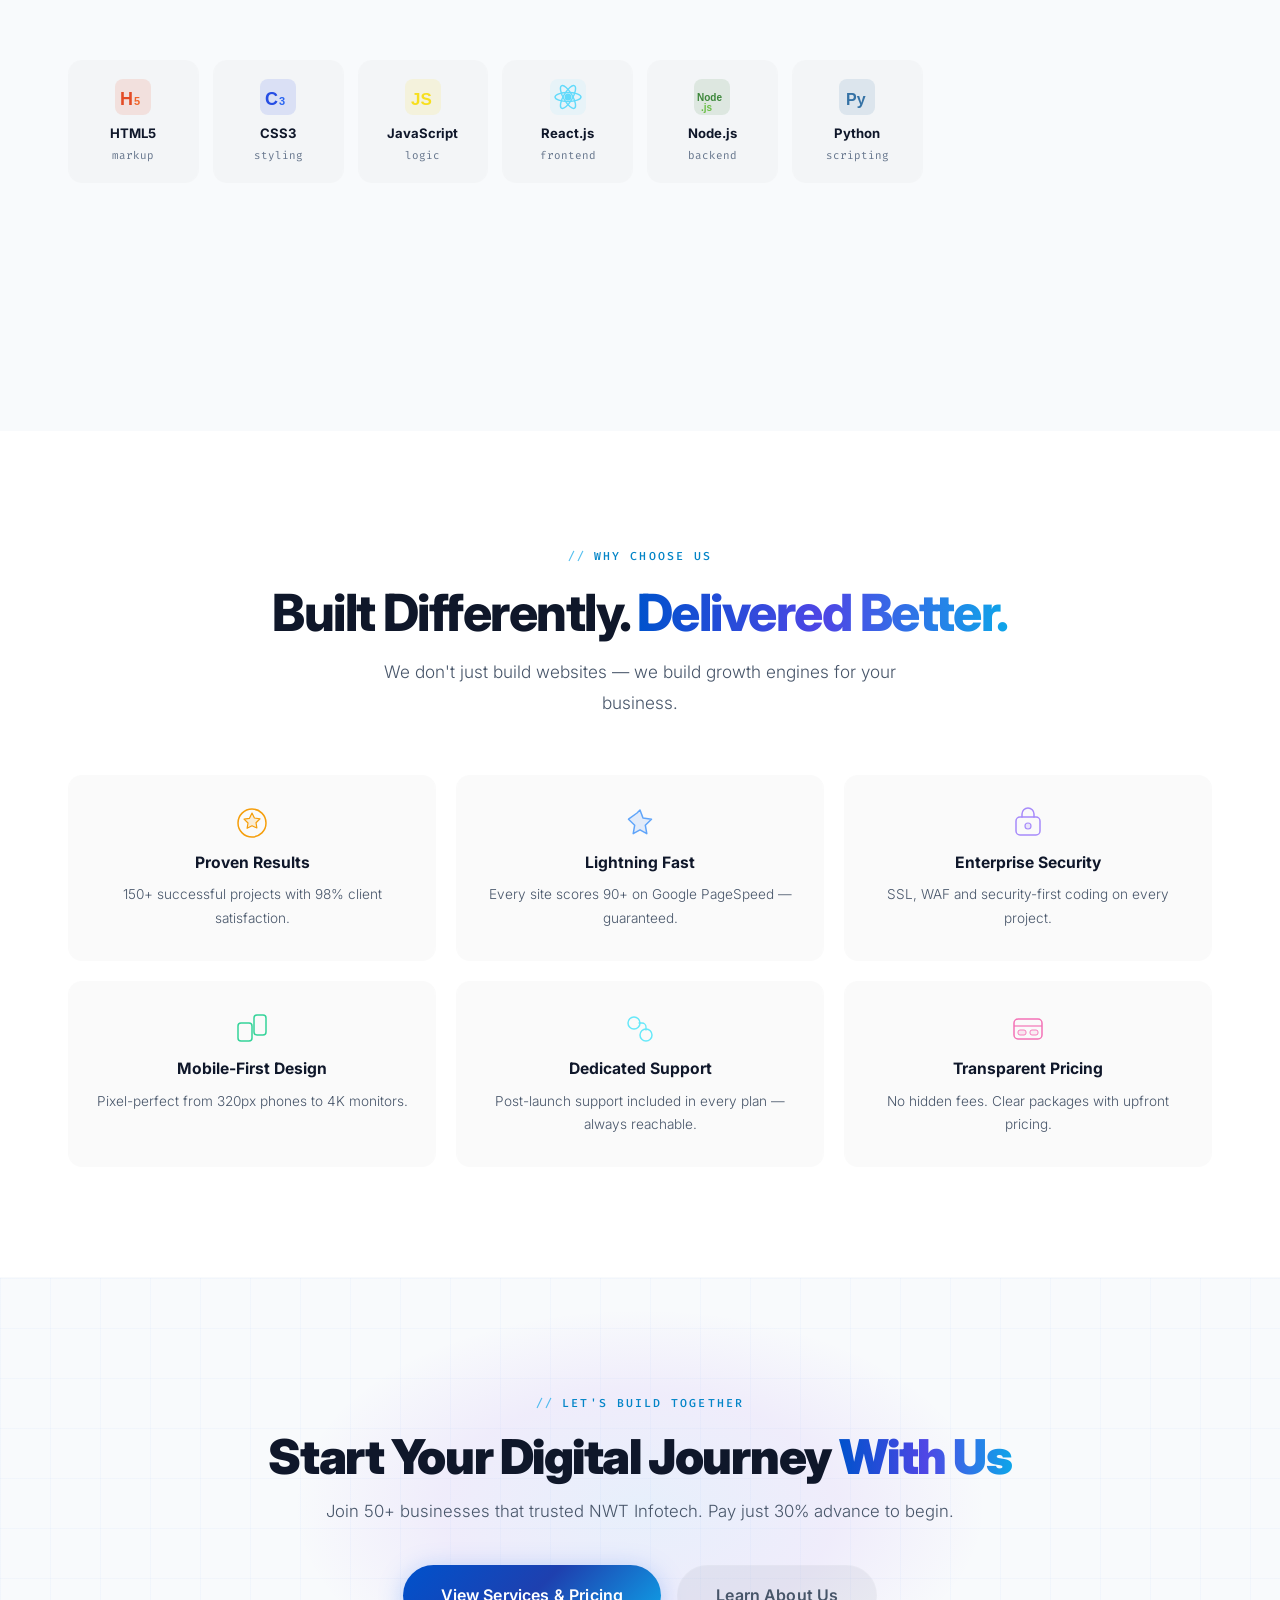
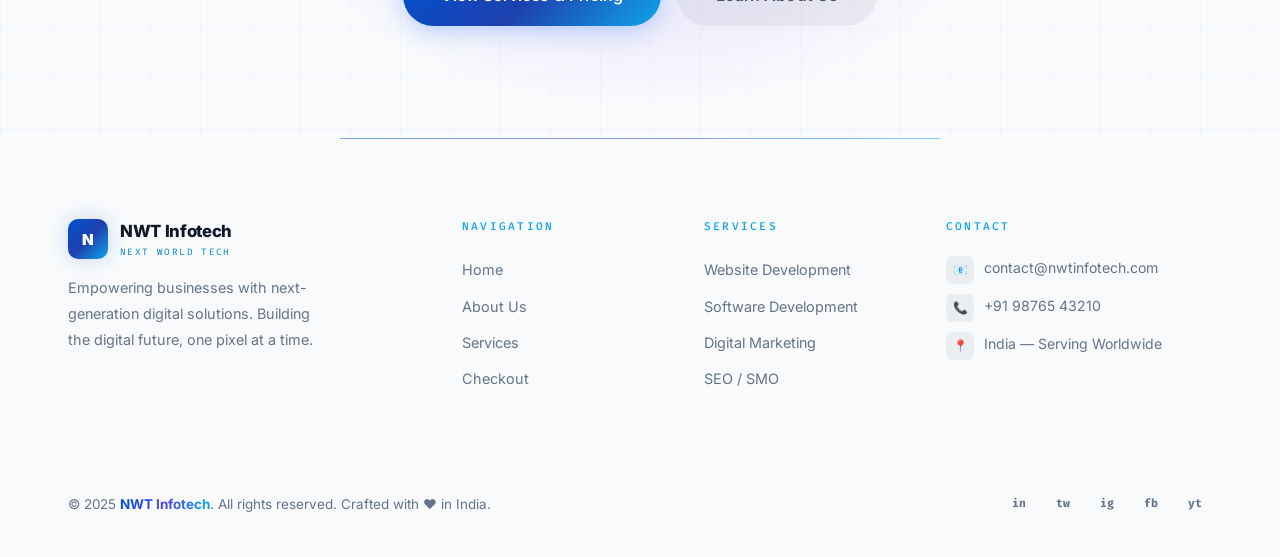
==== commit 4836fc74: "Add YouTube, Facebook, and Instagram social media handles to footer" ====
--- a/index.html
+++ b/index.html
@@ -784,7 +784,7 @@
     </div>
     <div class="footer-bottom">
       <p>© 2025 <span>NWT Infotech</span>. All rights reserved. Crafted with ❤️ in India.</p>
-      <div class="social-links"><a href="#" aria-label="LinkedIn">in</a><a href="#" aria-label="Twitter">tw</a><a href="#" aria-label="Instagram">ig</a><a href="#" aria-label="Facebook">fb</a></div>
+      <div class="social-links"><a href="#" aria-label="LinkedIn">in</a><a href="#" aria-label="Twitter">tw</a><a href="https://www.instagram.com/nwtinfotech?utm_source=qr&igsh=ZjhuMzVkN296bmFy" aria-label="Instagram" target="_blank">ig</a><a href="https://www.facebook.com/share/1GecZ4UkZX/" aria-label="Facebook" target="_blank">fb</a><a href="https://youtube.com/@nwtinfotech?si=4Uwb8JkP6zyuhVPI" aria-label="YouTube" target="_blank">yt</a></div>
     </div>
   </div>
 </footer>
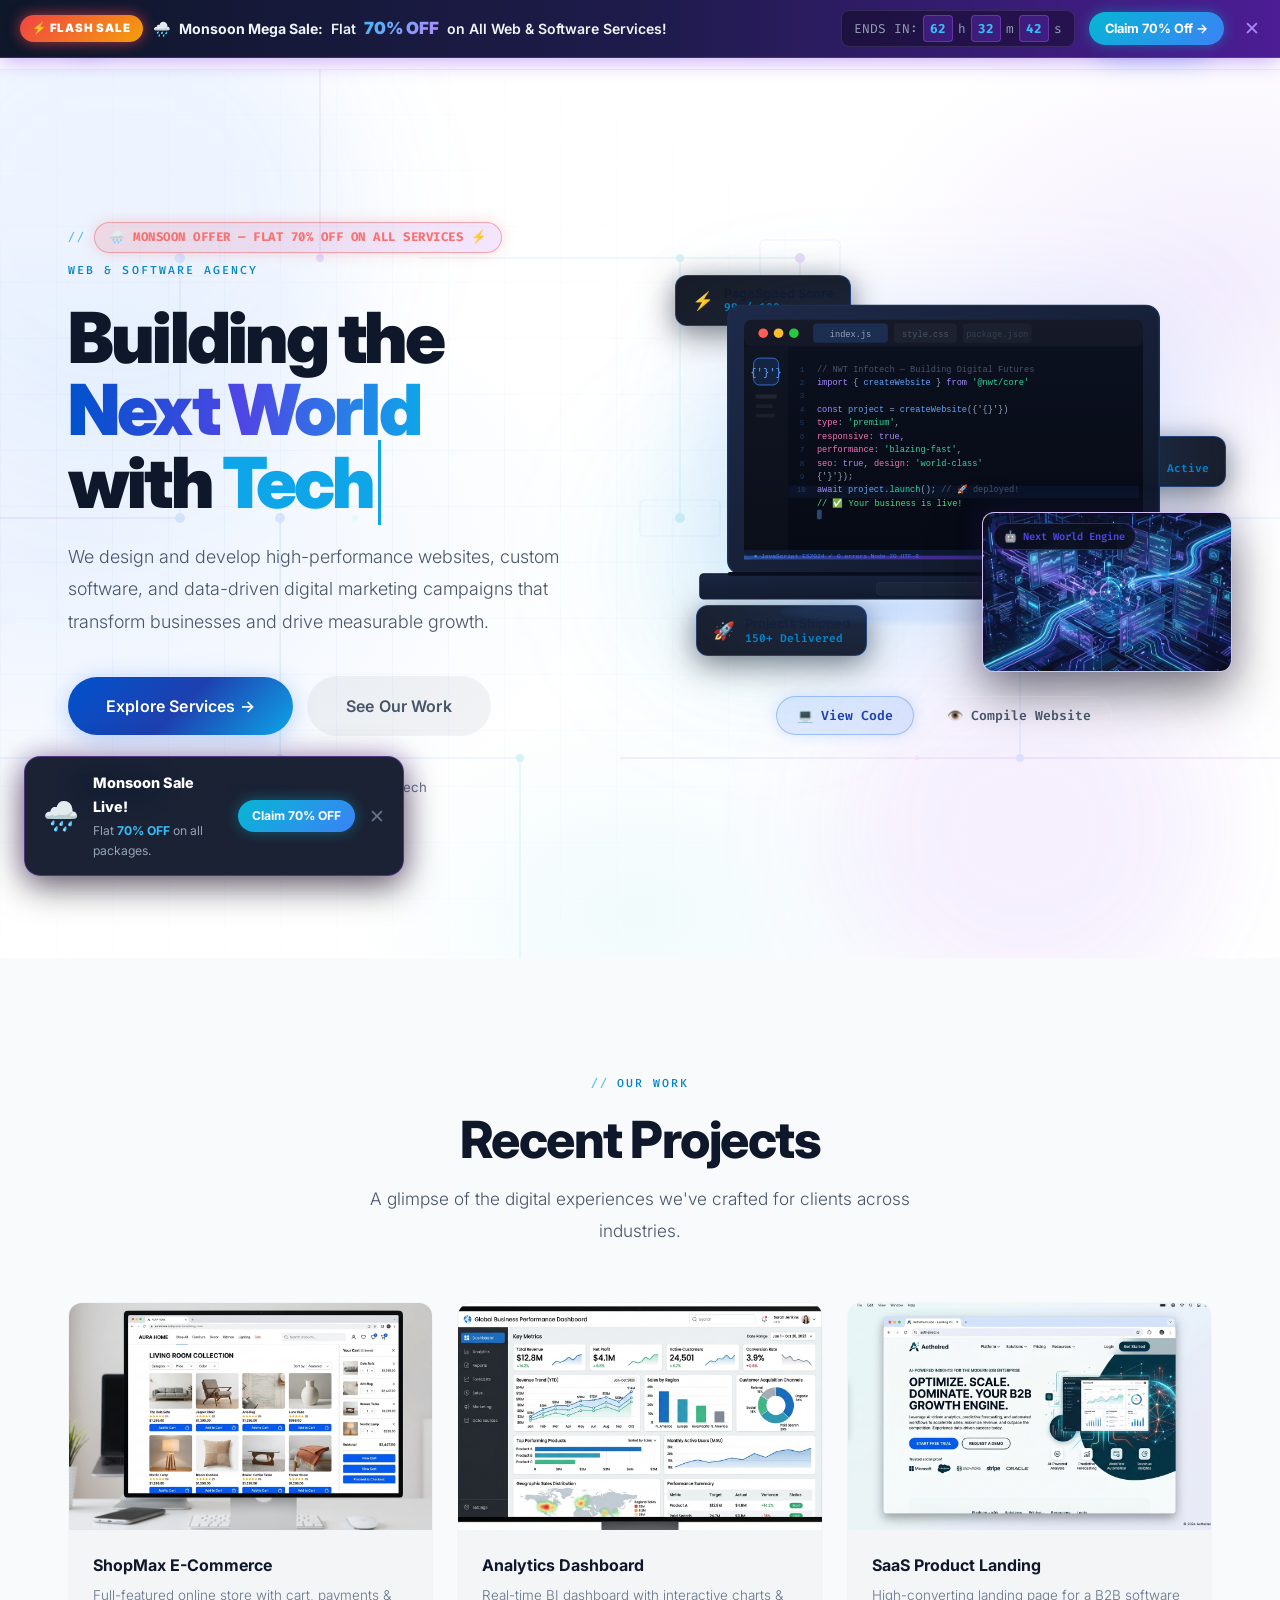
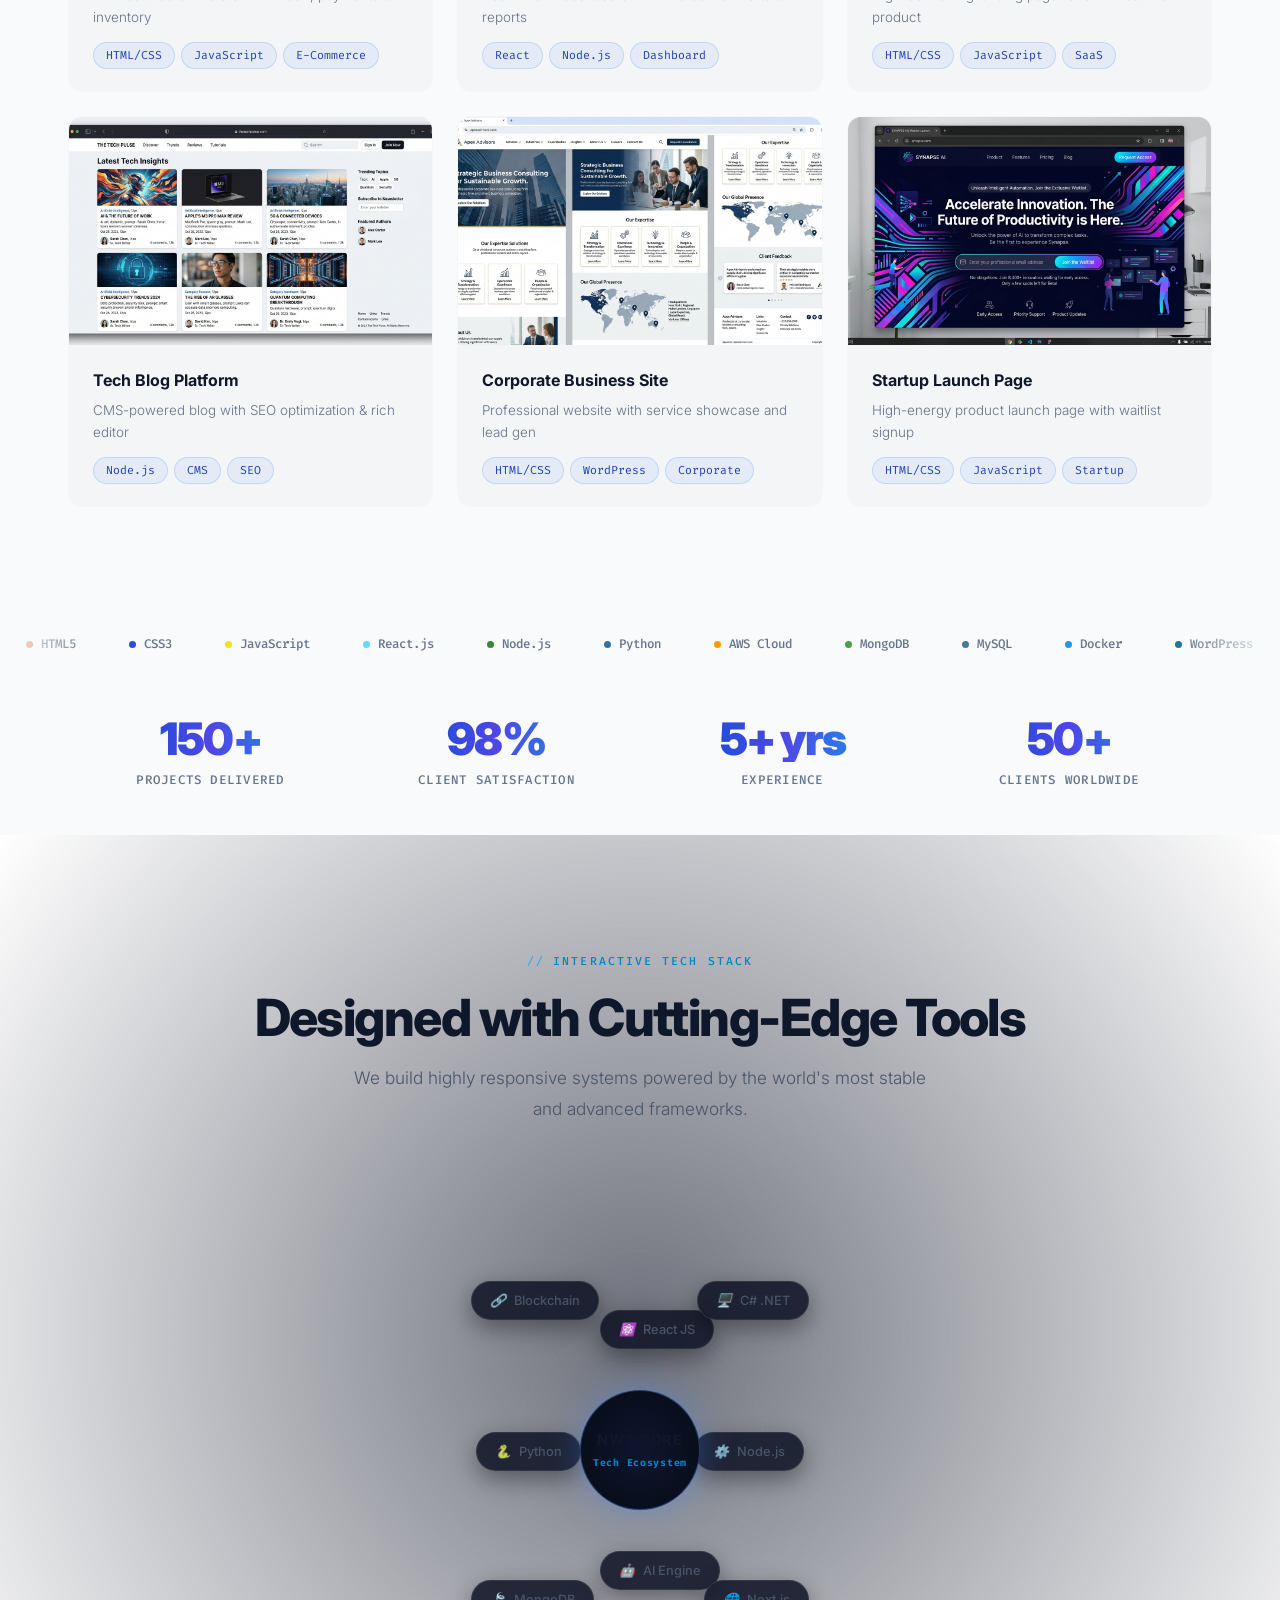
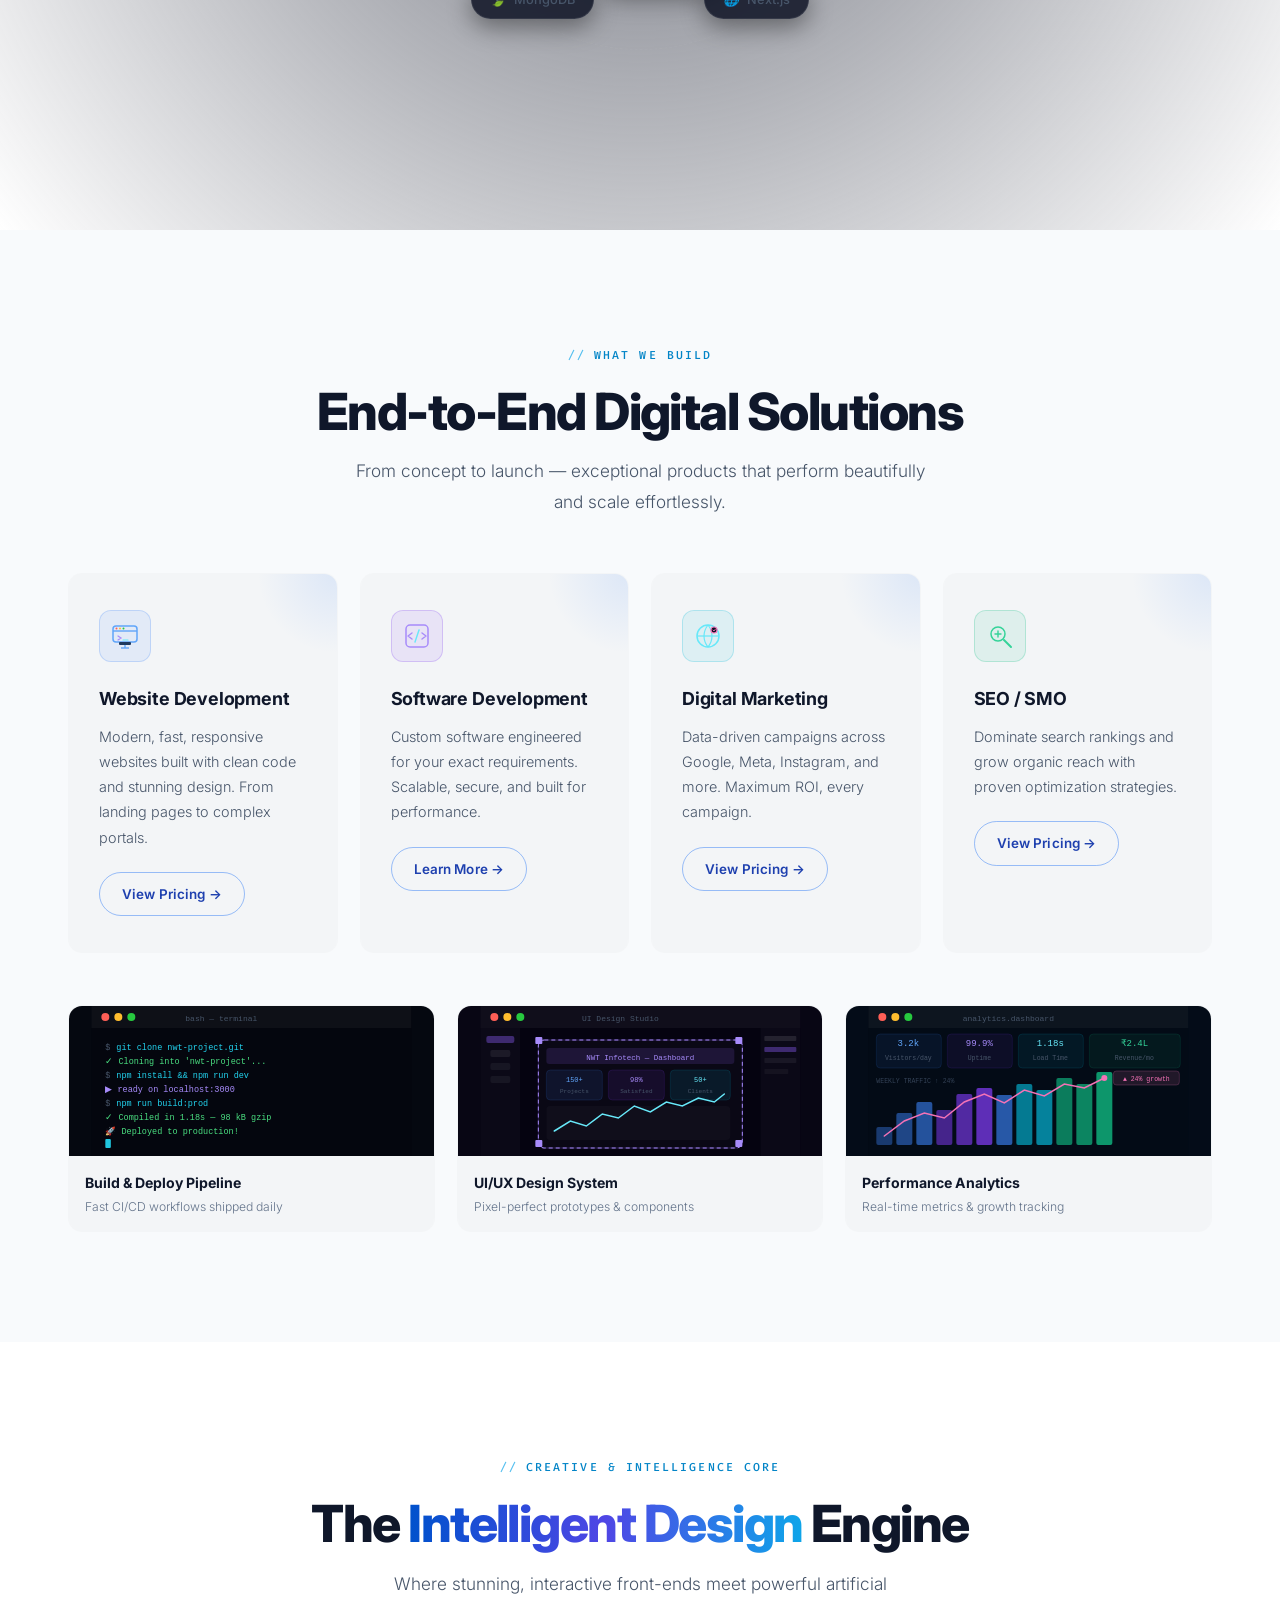
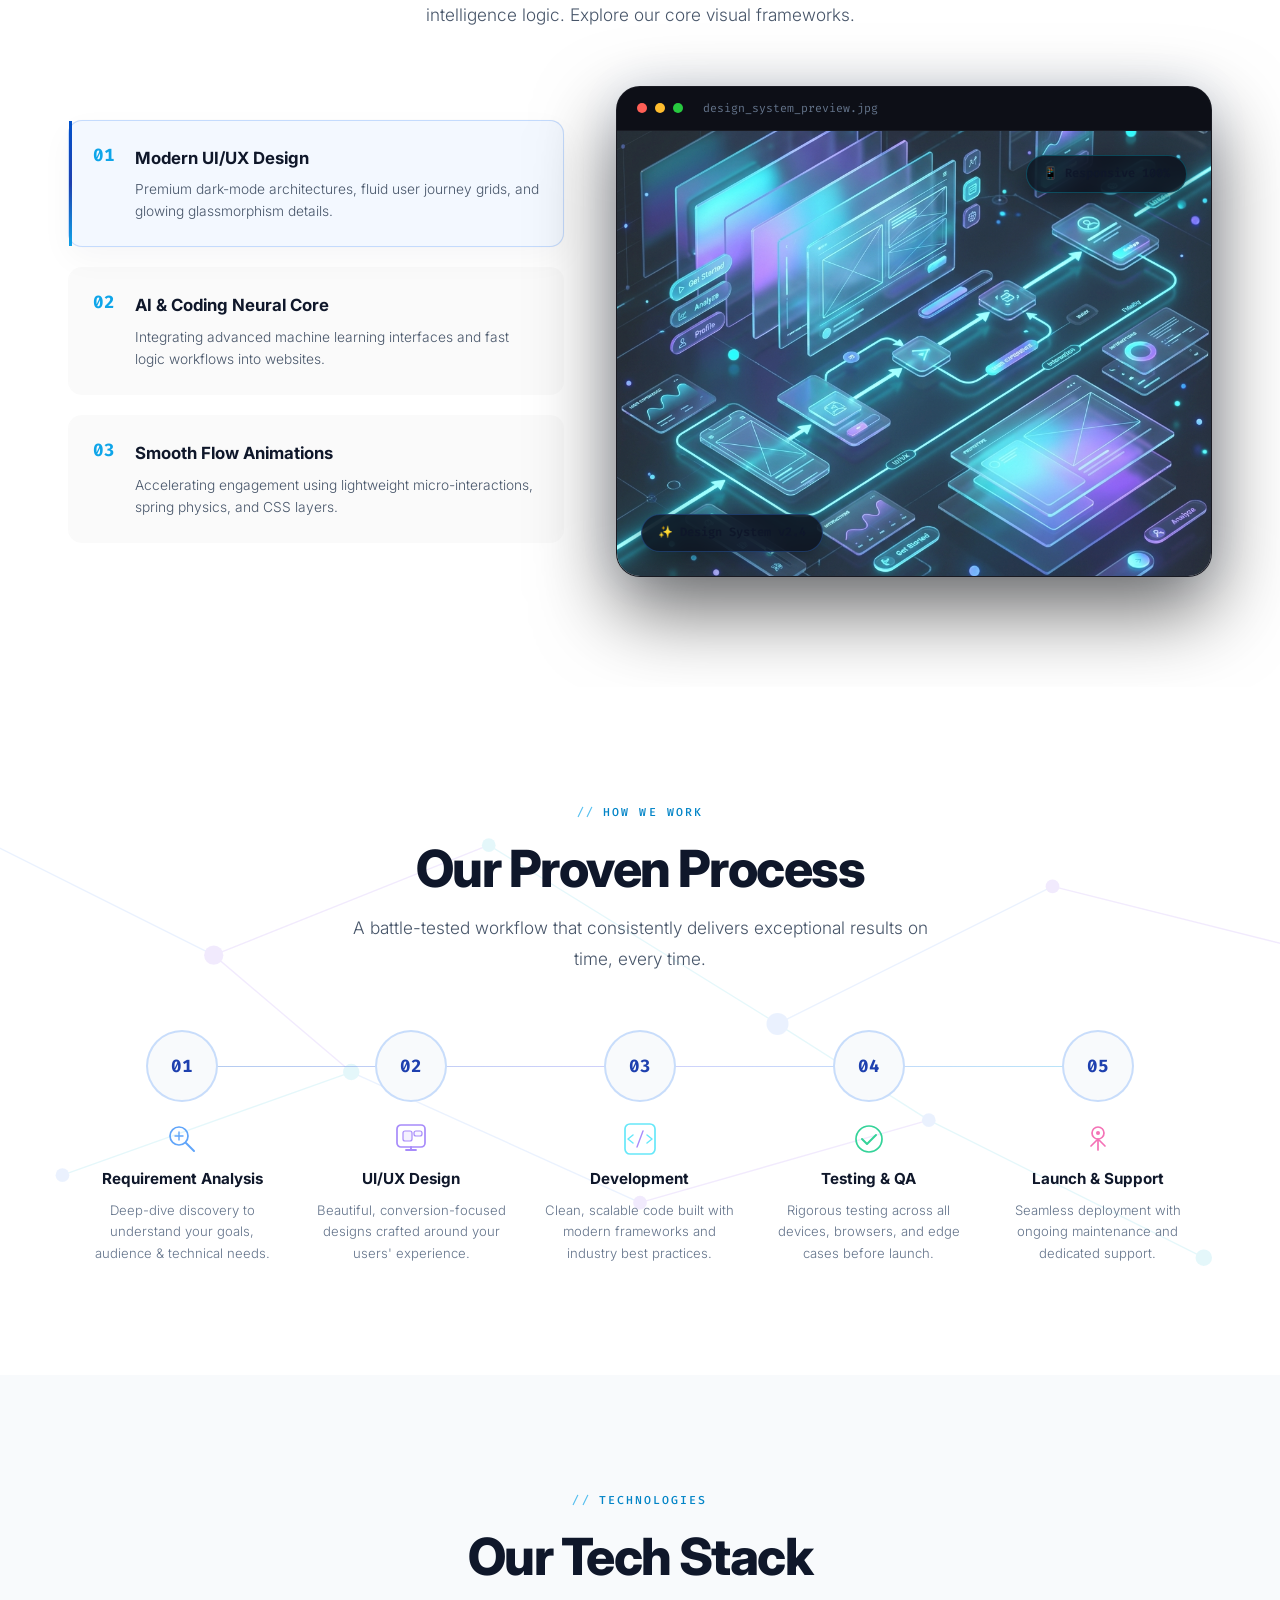
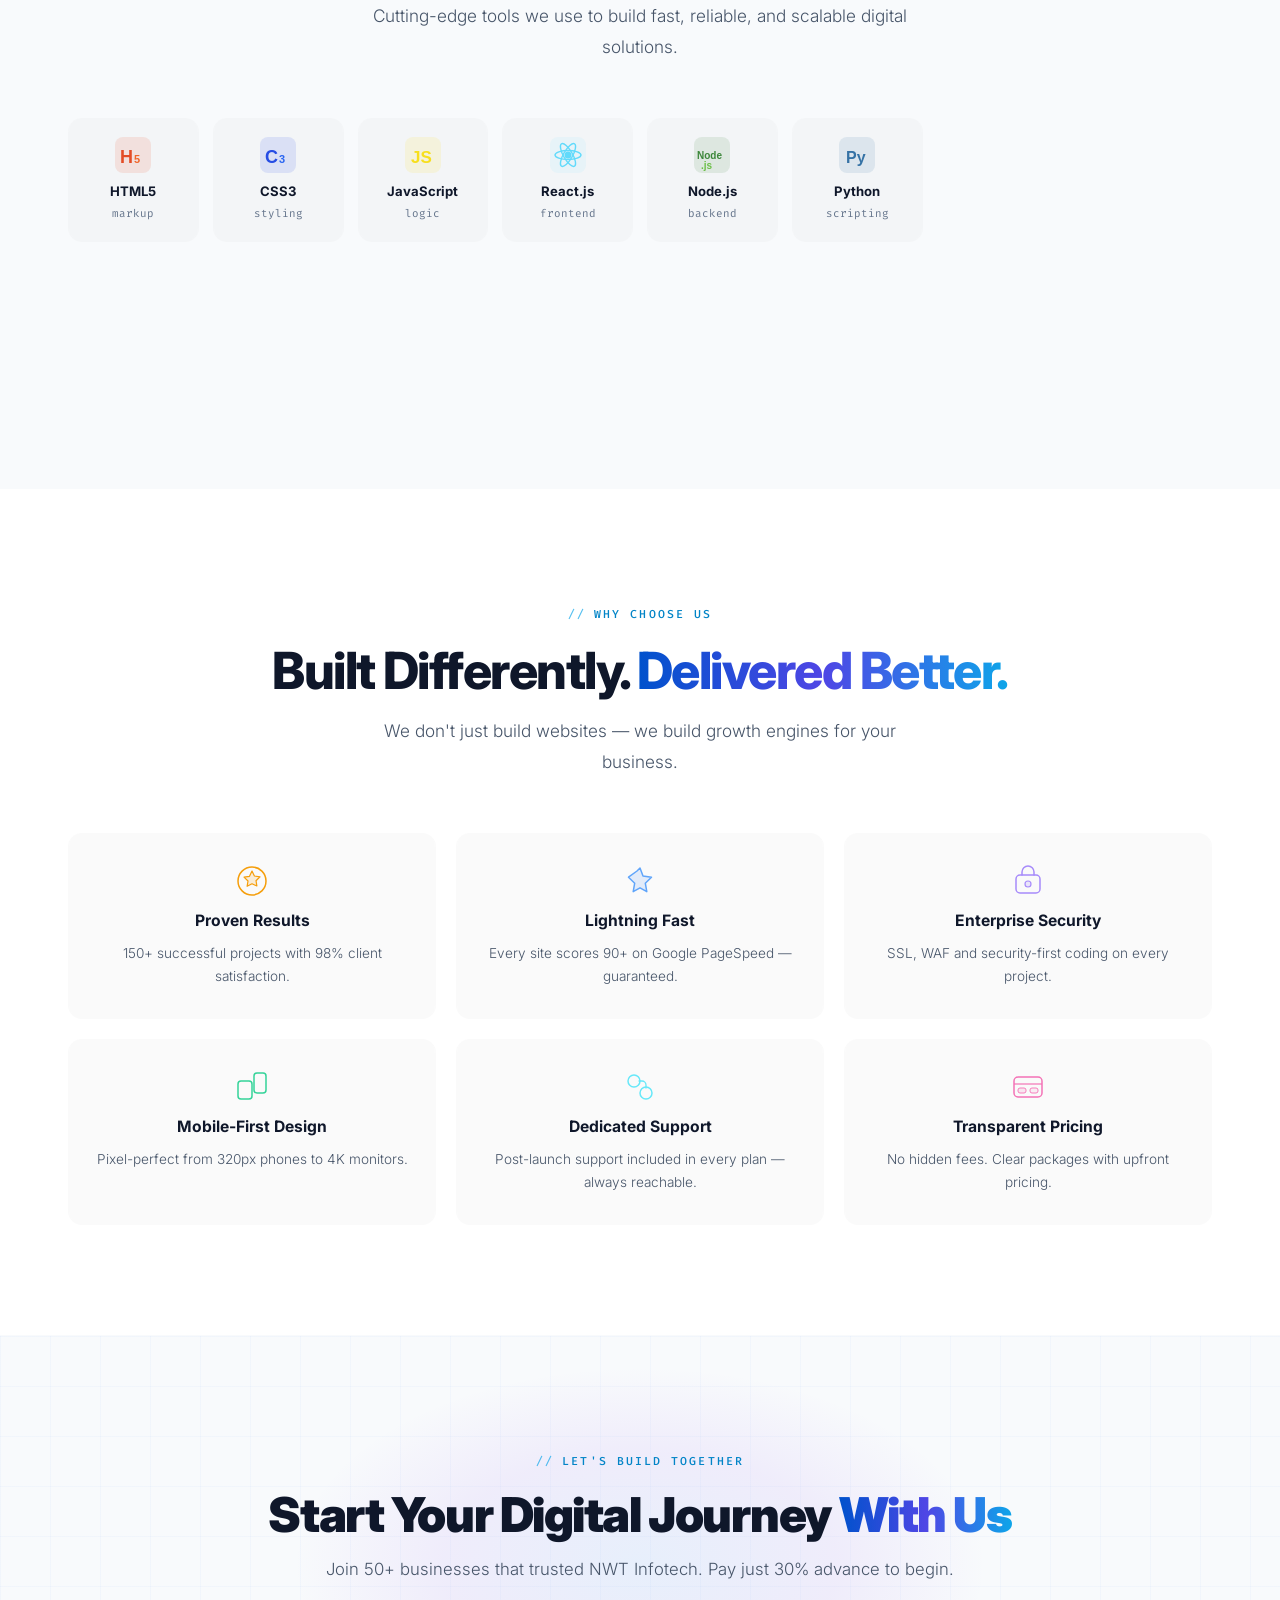
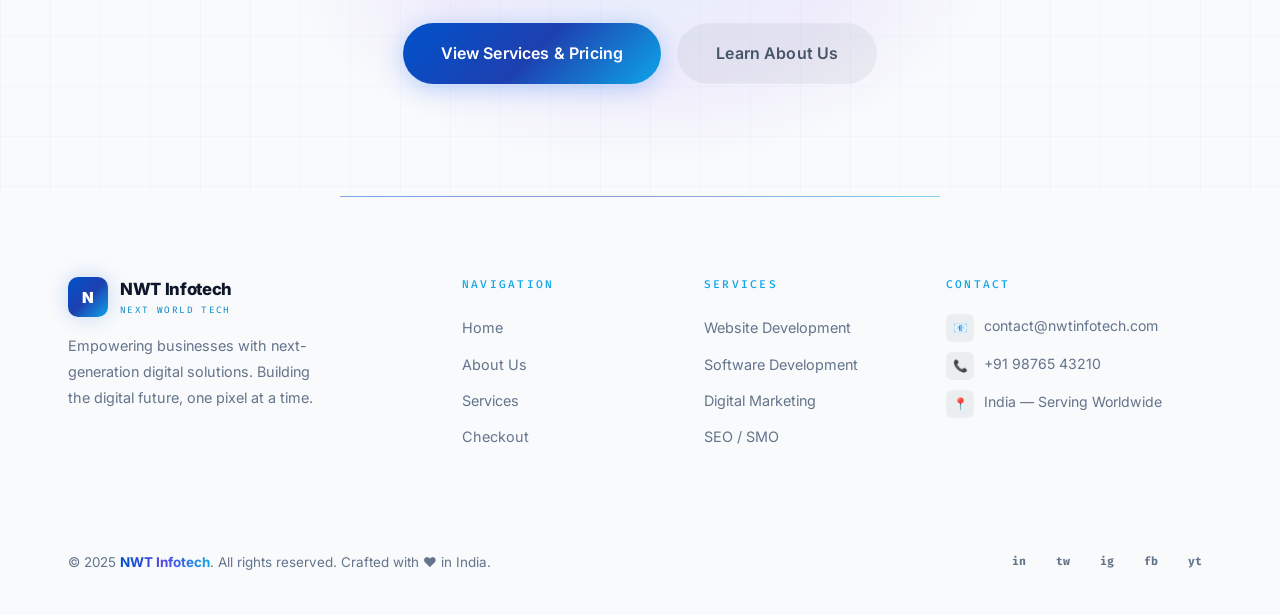
==== commit e7308c74: "feat: implement high-impact 70% OFF Monsoon Flash Sale top banner, hero badge, and floating widget" ====
--- a/index.html
+++ b/index.html
@@ -15,6 +15,26 @@
   <div class="preloader-content">
     <div class="preloader-loader"></div>
     <div class="preloader-text">Loading NWT Infotech</div>
+  </div>
+</div>
+
+<!-- MONSOON FLASH SALE TOP BANNER -->
+<div id="monsoon-banner" class="monsoon-sale-banner">
+  <div class="monsoon-sale-inner">
+    <div style="display: flex; align-items: center; gap: 10px; flex-wrap: wrap;">
+      <span class="monsoon-sale-badge">⚡ FLASH SALE</span>
+      <span class="monsoon-sale-text">🌧️ <strong>Monsoon Mega Sale:</strong> Flat <span class="monsoon-sale-highlight">70% OFF</span> on All Web &amp; Software Services!</span>
+    </div>
+    <div style="display: flex; align-items: center; gap: 14px;">
+      <div class="monsoon-timer-wrap">
+        <span>ENDS IN:</span>
+        <span class="monsoon-timer-unit" id="timer-hours">02</span>h
+        <span class="monsoon-timer-unit" id="timer-mins">14</span>m
+        <span class="monsoon-timer-unit" id="timer-secs">32</span>s
+      </div>
+      <a href="services.html" class="monsoon-cta-btn">Claim 70% Off →</a>
+      <button onclick="closeMonsoonBanner()" class="monsoon-float-close" style="color: #a78bfa; margin-left: 6px;" aria-label="Close offer banner">✕</button>
+    </div>
   </div>
 </div>
 
@@ -93,7 +113,10 @@
 
       <!-- Left: text -->
       <div class="hero-text fade-in-left">
-        <div class="eyebrow">Web &amp; Software Development Agency</div>
+        <div class="eyebrow" style="display: inline-flex; align-items: center; gap: 8px; flex-wrap: wrap;">
+          <span class="monsoon-hero-tag">🌧️ MONSOON OFFER — FLAT 70% OFF ON ALL SERVICES ⚡</span>
+          <span>Web &amp; Software Agency</span>
+        </div>
         <h1>Building the<br/><span class="grad-text">Next World</span><br/>with <span id="dynamic-tech-text" class="tech-highlight">Technology</span></h1>
         <p>We design and develop high-performance websites, custom software, and data-driven digital marketing campaigns that transform businesses and drive measurable growth.</p>
         <div class="hero-actions">
@@ -787,6 +810,17 @@
       <div class="social-links"><a href="#" aria-label="LinkedIn">in</a><a href="#" aria-label="Twitter">tw</a><a href="https://www.instagram.com/nwtinfotech?utm_source=qr&igsh=ZjhuMzVkN296bmFy" aria-label="Instagram" target="_blank">ig</a><a href="https://www.facebook.com/share/1GecZ4UkZX/" aria-label="Facebook" target="_blank">fb</a><a href="https://youtube.com/@nwtinfotech?si=4Uwb8JkP6zyuhVPI" aria-label="YouTube" target="_blank">yt</a></div>
     </div>
   </div>
+<!-- FLOATING MONSOON OFFER WIDGET -->
+<div id="monsoon-float" class="monsoon-float-widget">
+  <div class="monsoon-float-icon">🌧️</div>
+  <div class="monsoon-float-content">
+    <h5>Monsoon Sale Live!</h5>
+    <p>Flat <strong style="color: #38bdf8;">70% OFF</strong> on all packages.</p>
+  </div>
+  <a href="services.html" class="monsoon-cta-btn" style="padding: 6px 14px; font-size: 0.76rem; flex-shrink: 0;">Claim 70% OFF</a>
+  <button onclick="closeMonsoonFloat()" class="monsoon-float-close" aria-label="Close float widget">✕</button>
+</div>
+
 </footer>
 
 <script src="js/script.js"></script>
--- a/css/style.css
+++ b/css/style.css
@@ -2343,4 +2343,213 @@
   top: 100px;
   box-shadow: 0 20px 40px rgba(0,0,0,0.3);
 }
+
+/* ─────────────────────────────────────────────────────────
+   MONSOON FLASH SALE OFFER (70% OFF)
+───────────────────────────────────────────────────────── */
+.monsoon-sale-banner {
+  background: linear-gradient(90deg, #0f172a 0%, #1e1b4b 25%, #4c1d95 50%, #1e1b4b 75%, #0f172a 100%);
+  background-size: 200% 100%;
+  animation: monsoonGradient 5s ease infinite;
+  color: #ffffff;
+  padding: 10px 20px;
+  position: relative;
+  z-index: 1002;
+  border-bottom: 1px solid rgba(168, 85, 247, 0.3);
+  box-shadow: 0 4px 20px rgba(124, 58, 237, 0.4);
+  font-size: 0.88rem;
+}
+
+@keyframes monsoonGradient {
+  0% { background-position: 0% 50%; }
+  50% { background-position: 100% 50%; }
+  100% { background-position: 0% 50%; }
+}
+
+.monsoon-sale-inner {
+  max-width: 1240px;
+  margin: 0 auto;
+  display: flex;
+  align-items: center;
+  justify-content: space-between;
+  gap: 16px;
+}
+
+.monsoon-sale-badge {
+  background: linear-gradient(135deg, #ef4444, #f59e0b);
+  color: #ffffff;
+  padding: 4px 12px;
+  border-radius: 20px;
+  font-size: 0.72rem;
+  font-weight: 900;
+  letter-spacing: 0.8px;
+  text-transform: uppercase;
+  animation: pulseGlow 1.6s infinite;
+  display: inline-flex;
+  align-items: center;
+  gap: 5px;
+  box-shadow: 0 0 14px rgba(239, 68, 68, 0.7);
+}
+
+@keyframes pulseGlow {
+  0%, 100% { transform: scale(1); box-shadow: 0 0 12px rgba(239, 68, 68, 0.6); }
+  50% { transform: scale(1.06); box-shadow: 0 0 22px rgba(245, 158, 11, 0.9); }
+}
+
+.monsoon-sale-text {
+  font-weight: 600;
+  display: inline-flex;
+  align-items: center;
+  gap: 8px;
+  color: #f1f5f9;
+}
+
+.monsoon-sale-highlight {
+  background: linear-gradient(135deg, #38bdf8, #c084fc);
+  -webkit-background-clip: text;
+  -webkit-text-fill-color: transparent;
+  background-clip: text;
+  font-weight: 900;
+  font-size: 1.05rem;
+}
+
+.monsoon-timer-wrap {
+  display: flex;
+  align-items: center;
+  gap: 5px;
+  font-family: 'Fira Code', monospace;
+  font-size: 0.8rem;
+  background: rgba(0, 0, 0, 0.35);
+  padding: 4px 12px;
+  border-radius: 8px;
+  border: 1px solid rgba(255, 255, 255, 0.1);
+  color: #94a3b8;
+}
+
+.monsoon-timer-unit {
+  background: rgba(124, 58, 237, 0.3);
+  border: 1px solid rgba(168, 85, 247, 0.4);
+  padding: 2px 6px;
+  border-radius: 4px;
+  font-weight: 700;
+  color: #38bdf8;
+}
+
+.monsoon-cta-btn {
+  background: linear-gradient(135deg, #06b6d4, #3b82f6);
+  color: #fff !important;
+  font-weight: 700;
+  padding: 6px 16px;
+  border-radius: 20px;
+  font-size: 0.8rem;
+  text-decoration: none;
+  transition: all 0.3s ease;
+  box-shadow: 0 0 14px rgba(6, 182, 212, 0.4);
+  display: inline-flex;
+  align-items: center;
+}
+
+.monsoon-cta-btn:hover {
+  transform: translateY(-2px) scale(1.04);
+  box-shadow: 0 0 22px rgba(6, 182, 212, 0.8);
+}
+
+.monsoon-hero-tag {
+  background: linear-gradient(135deg, rgba(239, 68, 68, 0.15), rgba(168, 85, 247, 0.15));
+  border: 1px solid rgba(239, 68, 68, 0.4);
+  color: #f87171;
+  padding: 4px 14px;
+  border-radius: 20px;
+  font-size: 0.78rem;
+  font-weight: 800;
+  letter-spacing: 0.5px;
+  display: inline-flex;
+  align-items: center;
+  gap: 6px;
+  box-shadow: 0 0 15px rgba(239, 68, 68, 0.2);
+  animation: pulseGlow 2s infinite;
+}
+
+/* Floating Monsoon Offer Card for Mobile & Web */
+.monsoon-float-widget {
+  position: fixed;
+  bottom: 24px;
+  left: 24px;
+  z-index: 999;
+  background: rgba(15, 23, 42, 0.95);
+  backdrop-filter: blur(16px);
+  -webkit-backdrop-filter: blur(16px);
+  border: 1px solid rgba(168, 85, 247, 0.4);
+  box-shadow: 0 10px 35px rgba(0, 0, 0, 0.6), 0 0 24px rgba(168, 85, 247, 0.3);
+  border-radius: 16px;
+  padding: 14px 18px;
+  display: flex;
+  align-items: center;
+  gap: 14px;
+  max-width: 380px;
+  animation: floatBounce 4s ease-in-out infinite;
+  transition: all 0.3s ease;
+}
+
+@keyframes floatBounce {
+  0%, 100% { transform: translateY(0); }
+  50% { transform: translateY(-6px); }
+}
+
+.monsoon-float-icon {
+  font-size: 1.8rem;
+  line-height: 1;
+  animation: iconSpin 3s ease-in-out infinite alternate;
+}
+
+@keyframes iconSpin {
+  from { transform: rotate(-8deg); }
+  to { transform: rotate(8deg); }
+}
+
+.monsoon-float-content h5 {
+  margin: 0;
+  font-size: 0.9rem;
+  font-weight: 800;
+  color: #fff;
+}
+
+.monsoon-float-content p {
+  margin: 2px 0 0;
+  font-size: 0.76rem;
+  color: #94a3b8;
+}
+
+.monsoon-float-close {
+  background: none;
+  border: none;
+  color: #64748b;
+  font-size: 1.2rem;
+  cursor: pointer;
+  padding: 0;
+  margin-left: auto;
+  line-height: 1;
+  transition: color 0.2s;
+}
+
+.monsoon-float-close:hover {
+  color: #fff;
+}
+
+@media (max-width: 768px) {
+  .monsoon-sale-inner {
+    justify-content: center;
+    text-align: center;
+  }
+  .monsoon-timer-wrap {
+    display: none;
+  }
+  .monsoon-float-widget {
+    left: 12px;
+    right: 12px;
+    bottom: 16px;
+    max-width: none;
+  }
+}
+
 
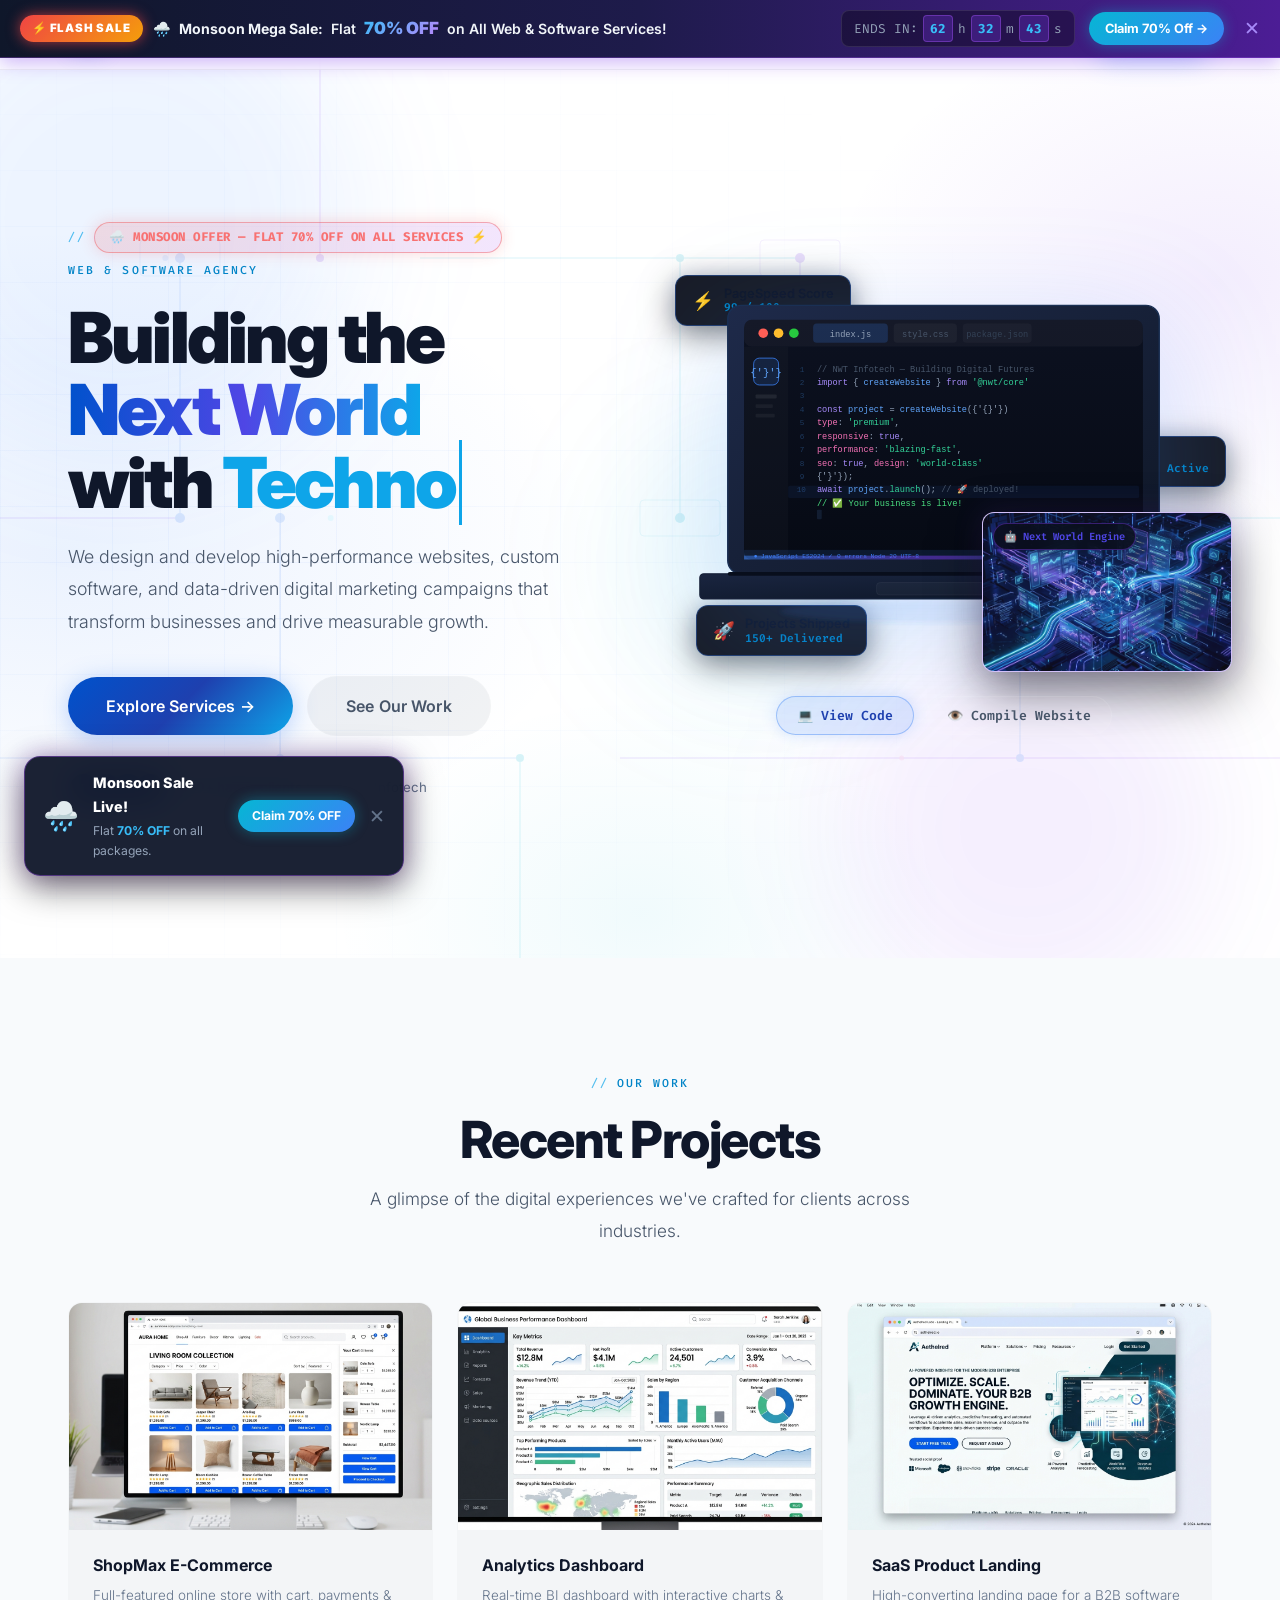
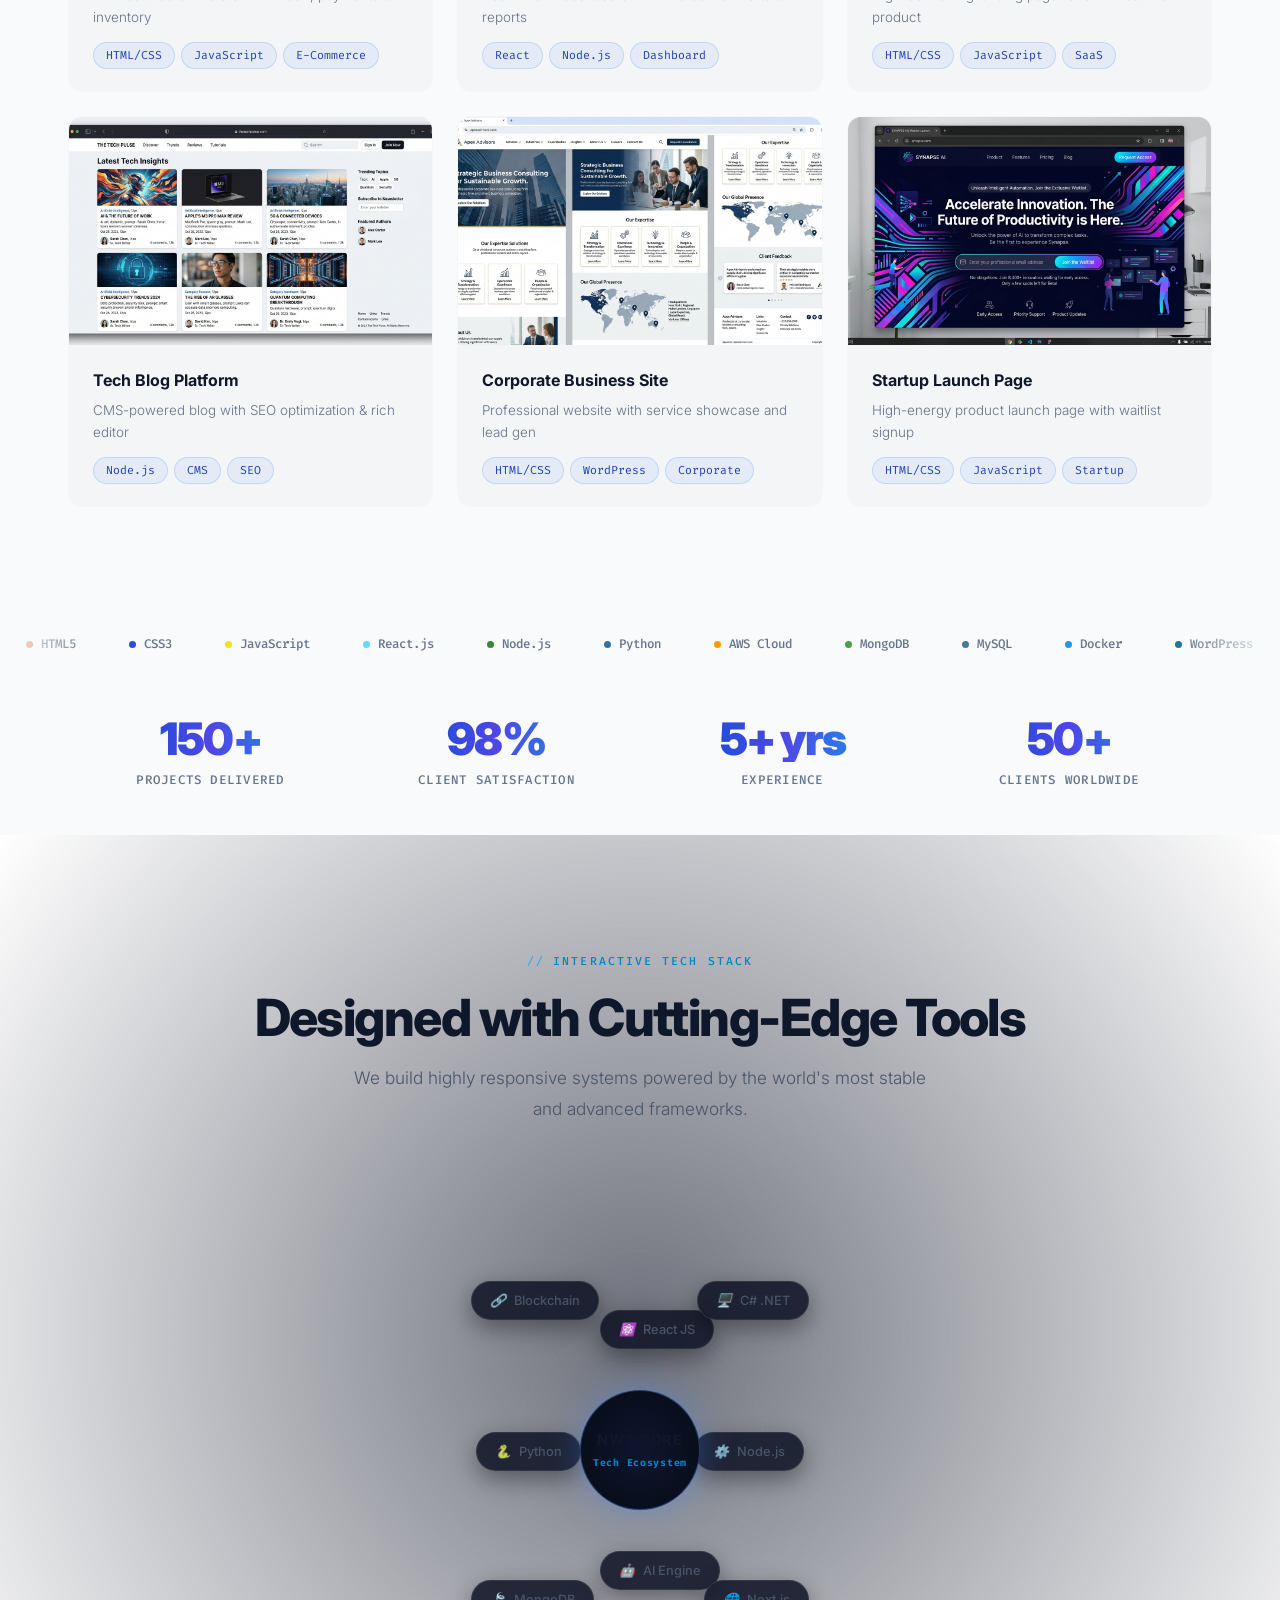
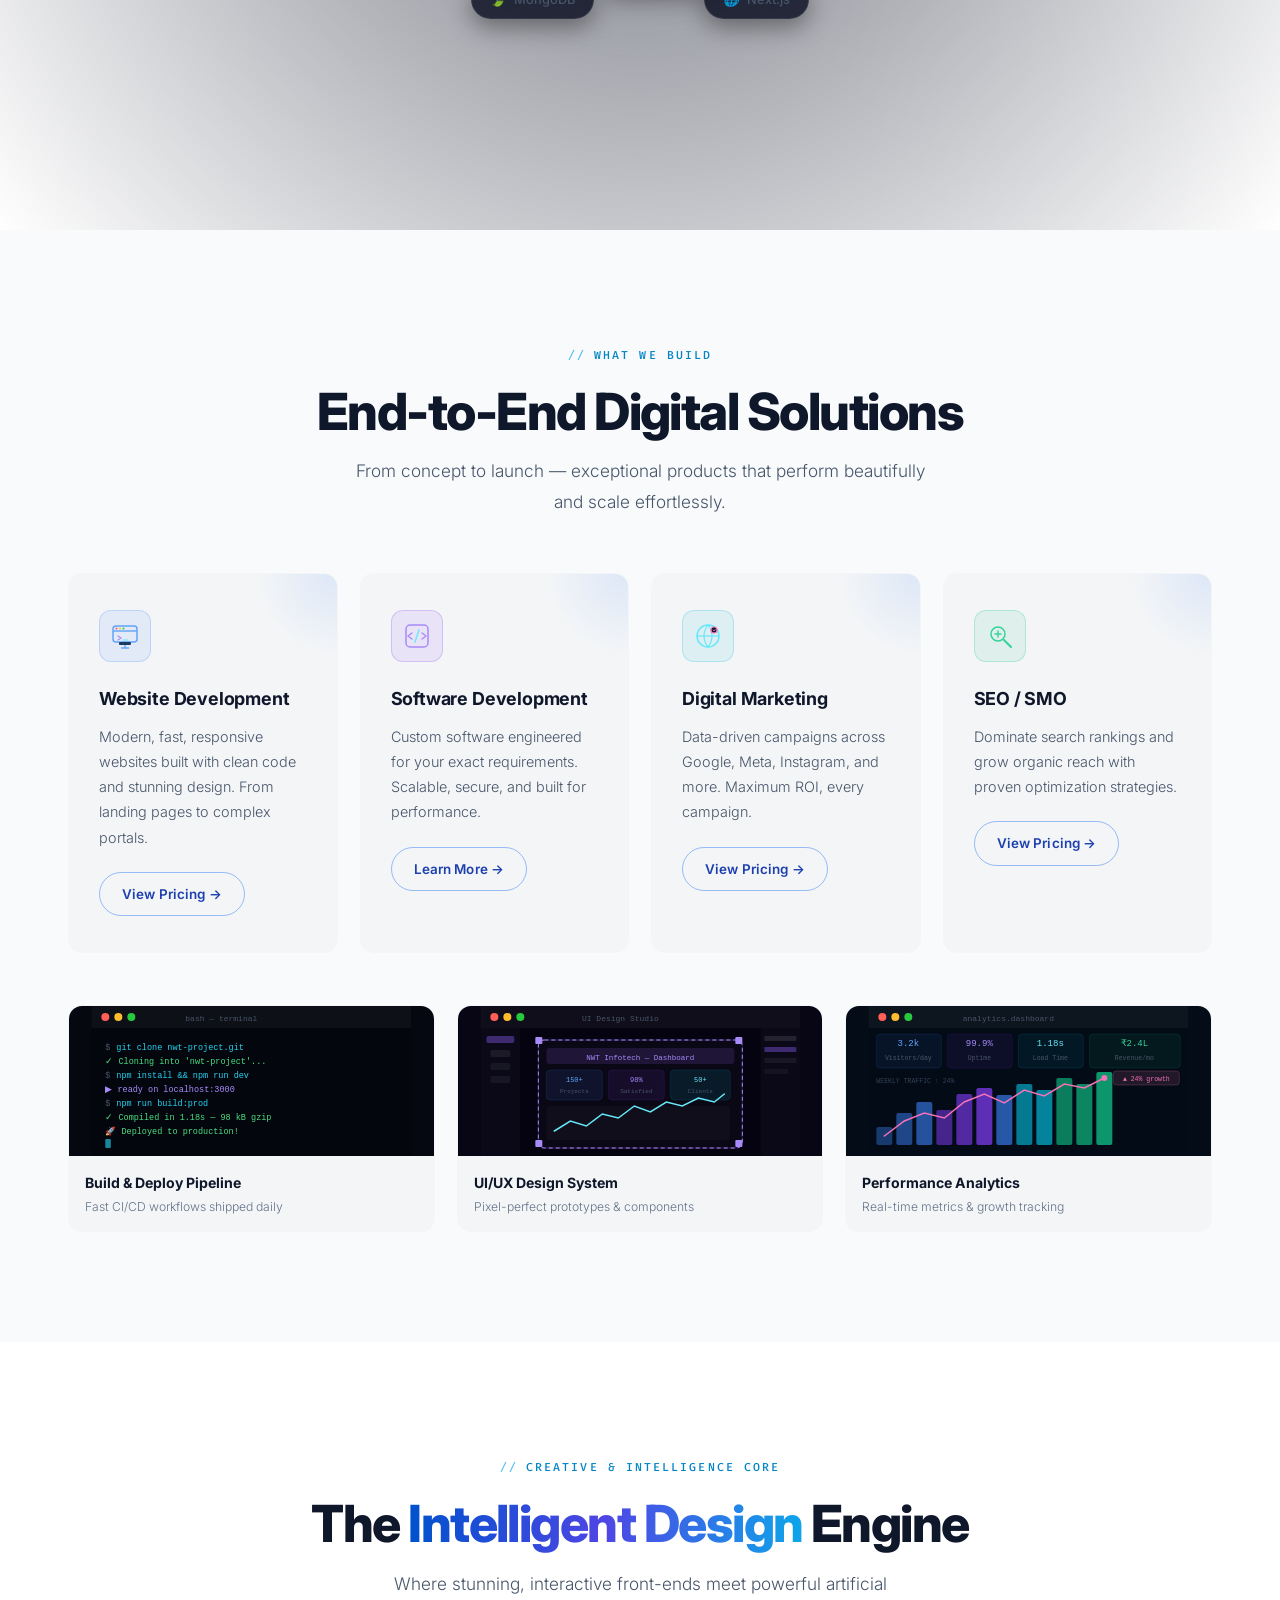
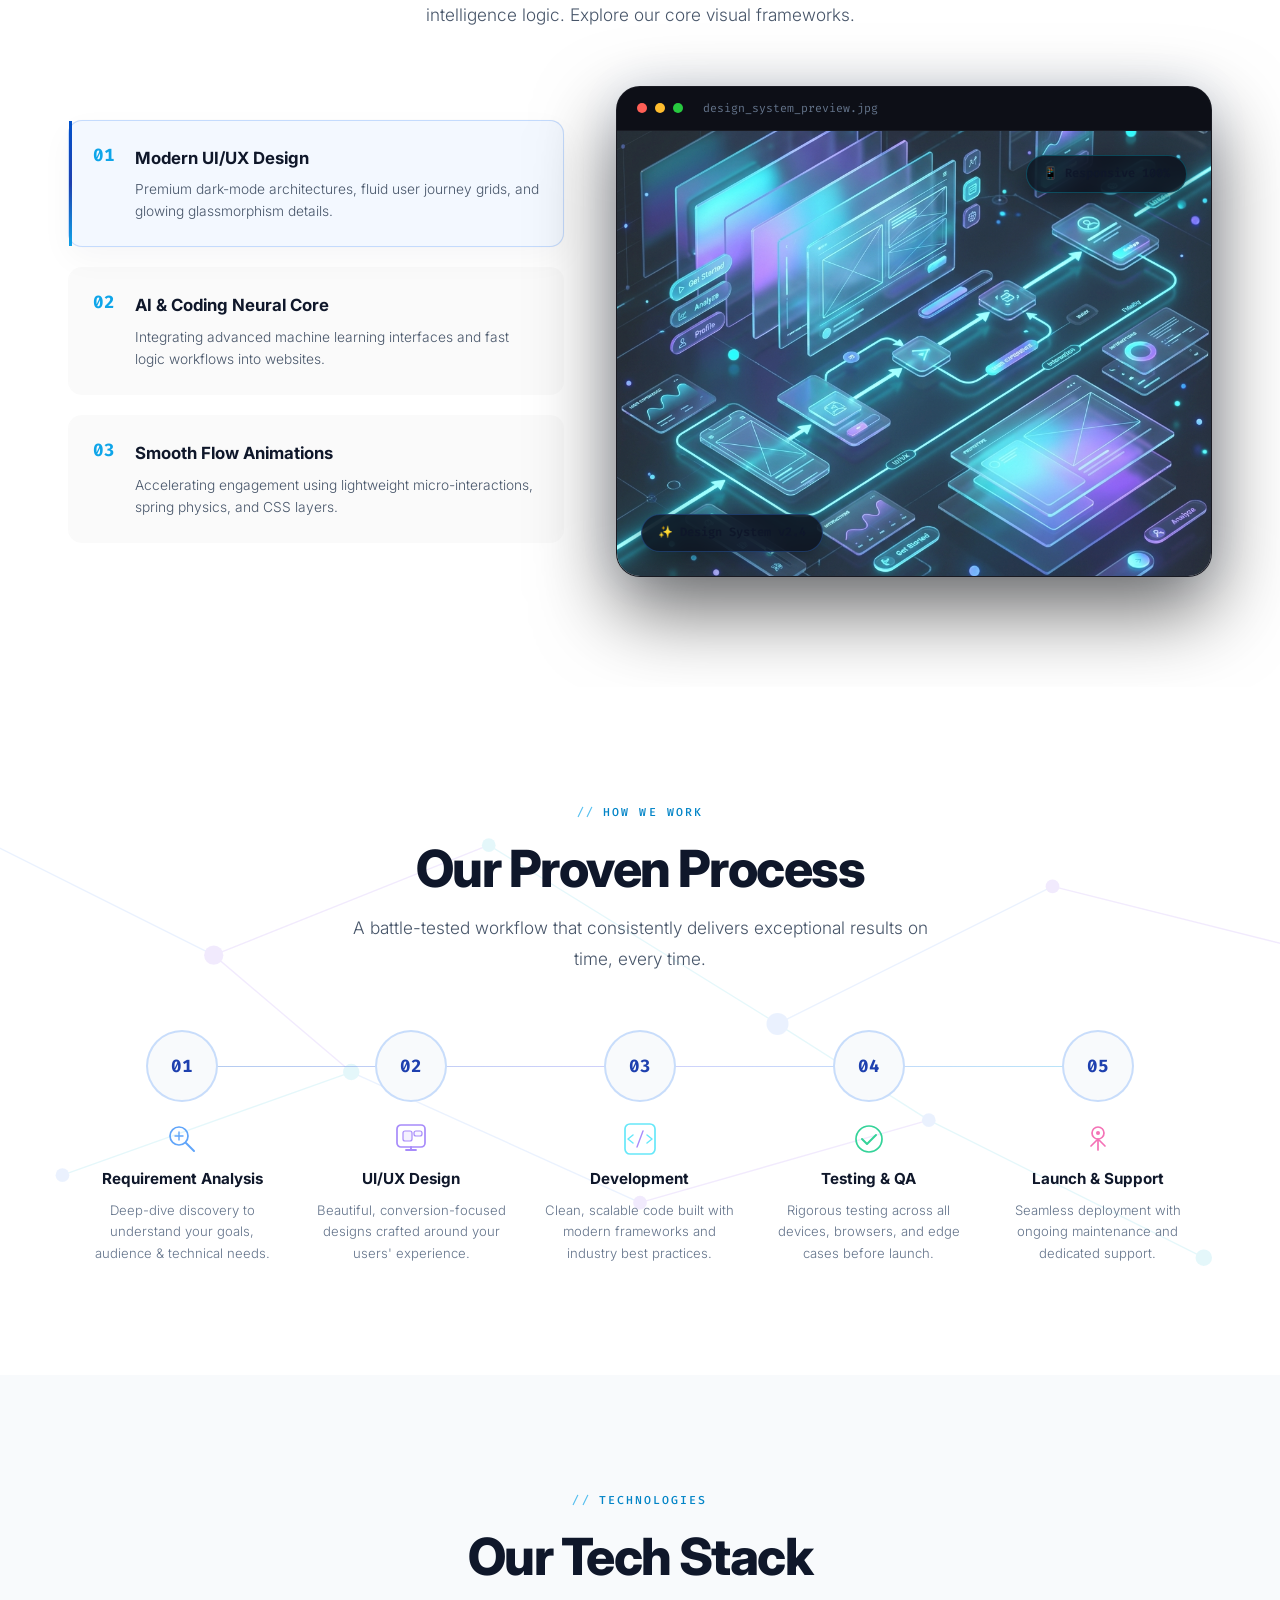
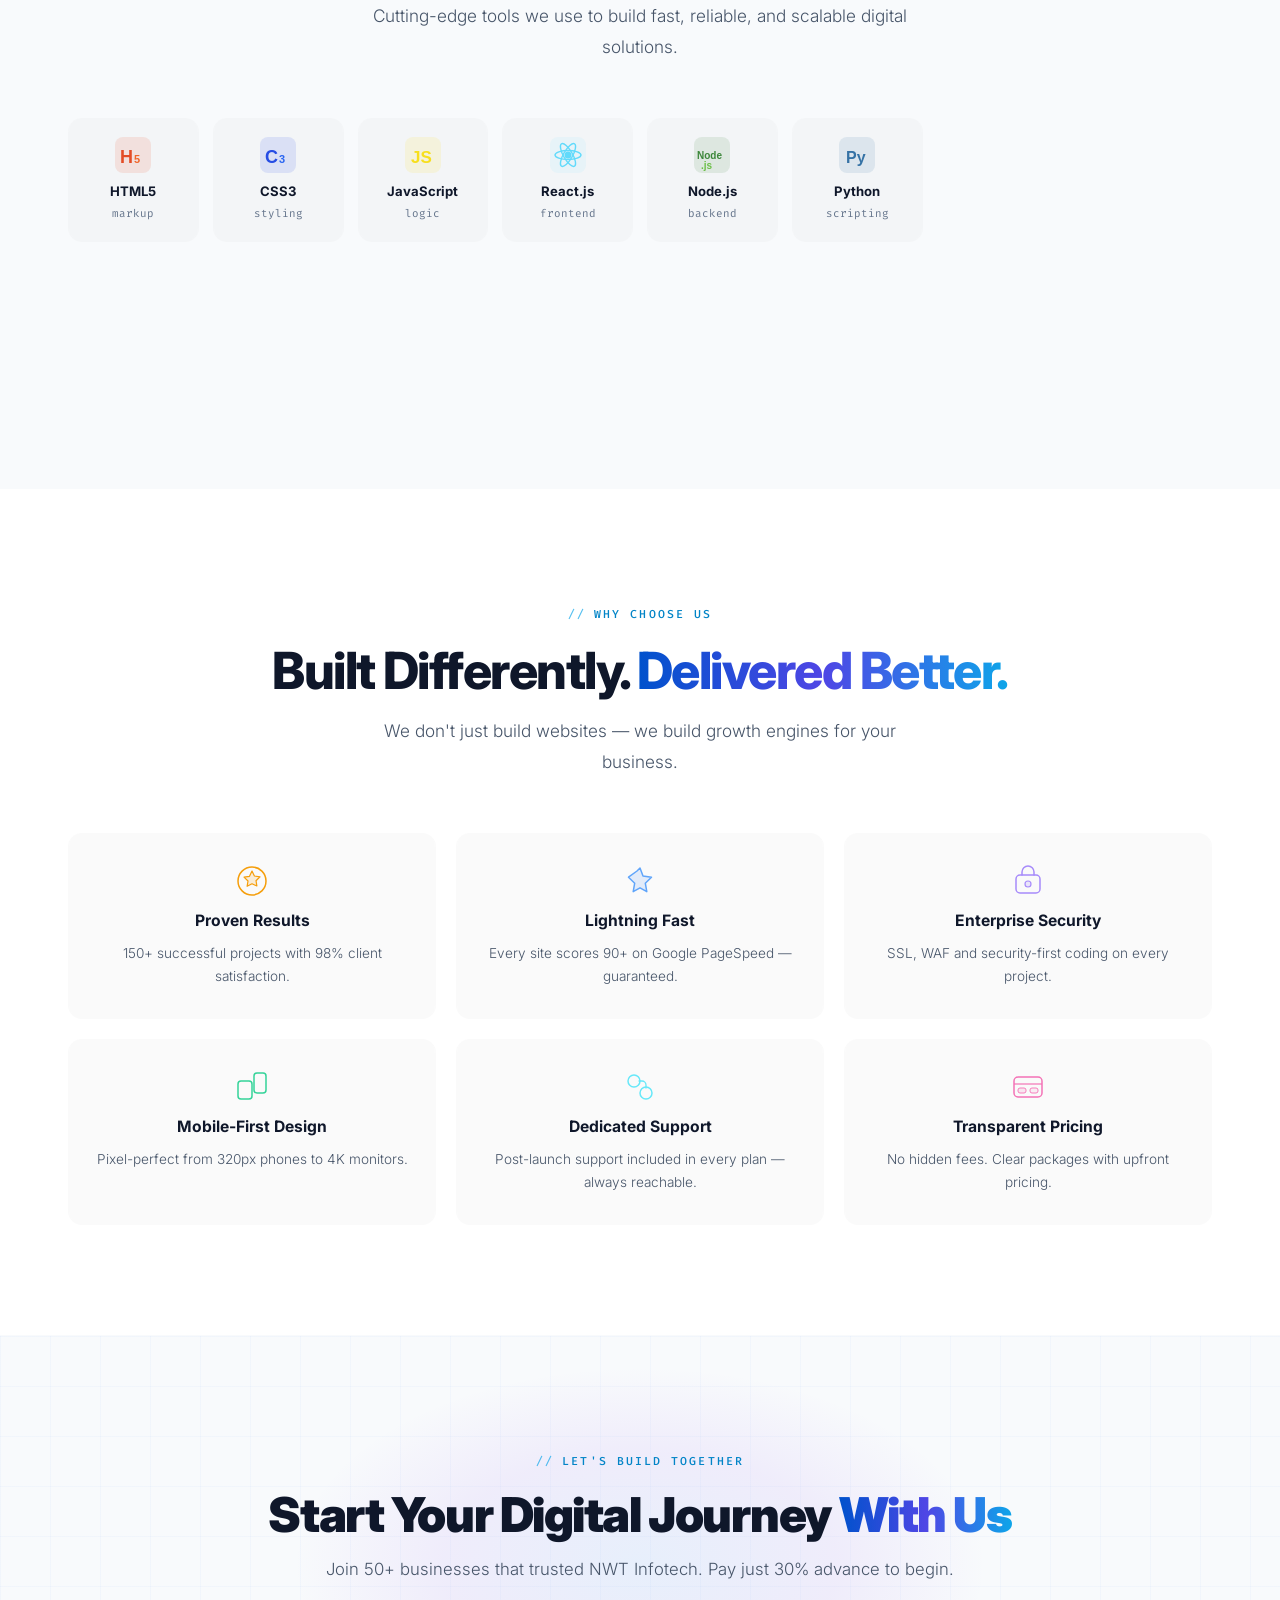
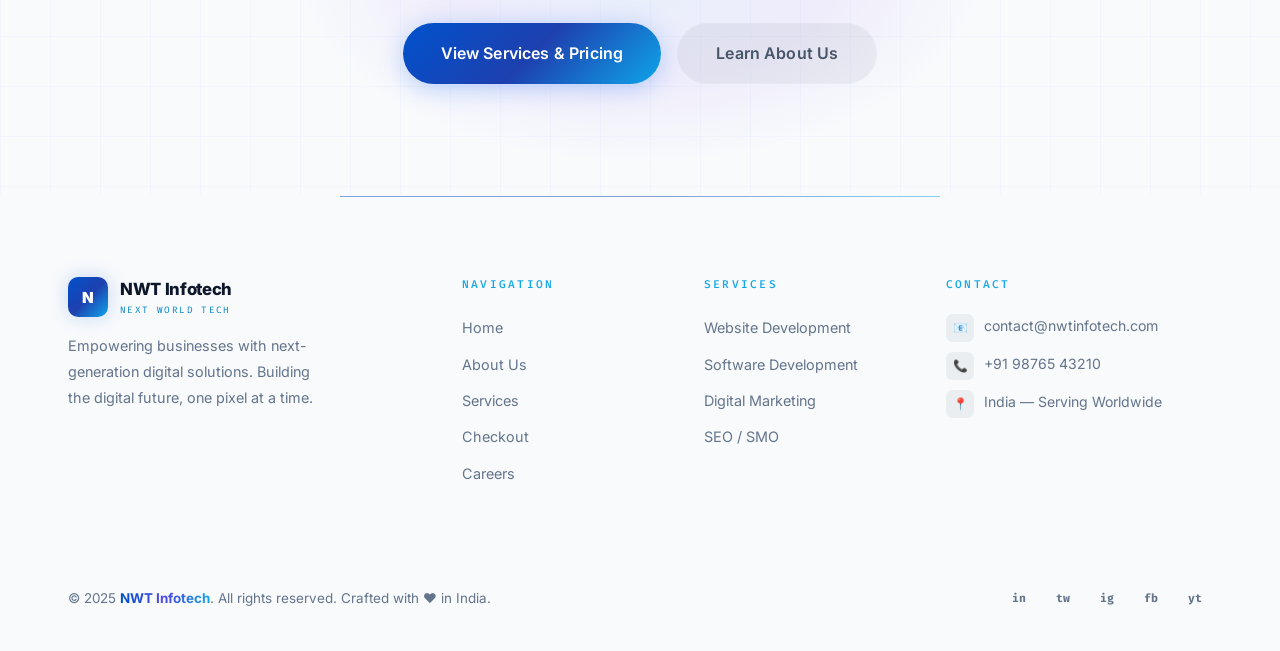
==== commit 294a535d: "feature: add careers page and footer navigation links - Create careers.html page with responsive ope" ====
--- a/index.html
+++ b/index.html
@@ -801,7 +801,7 @@
         </a>
         <p>Empowering businesses with next-generation digital solutions. Building the digital future, one pixel at a time.</p>
       </div>
-      <div class="footer-col"><h4>Navigation</h4><ul><li><a href="index.html">Home</a></li><li><a href="about.html">About Us</a></li><li><a href="services.html">Services</a></li><li><a href="checkout.html">Checkout</a></li></ul></div>
+      <div class="footer-col"><h4>Navigation</h4><ul><li><a href="index.html">Home</a></li><li><a href="about.html">About Us</a></li><li><a href="services.html">Services</a></li><li><a href="checkout.html">Checkout</a></li><li><a href="careers.html">Careers</a></li></ul></div>
       <div class="footer-col"><h4>Services</h4><ul><li><a href="services.html#web-dev">Website Development</a></li><li><a href="services.html#software-dev">Software Development</a></li><li><a href="services.html#digital-marketing">Digital Marketing</a></li><li><a href="services.html#seo-smo">SEO / SMO</a></li></ul></div>
       <div class="footer-col"><h4>Contact</h4><ul class="footer-contact"><li><div class="f-ico">📧</div><span>contact@nwtinfotech.com</span></li><li><div class="f-ico">📞</div><span>+91 98765 43210</span></li><li><div class="f-ico">📍</div><span>India — Serving Worldwide</span></li></ul></div>
     </div>
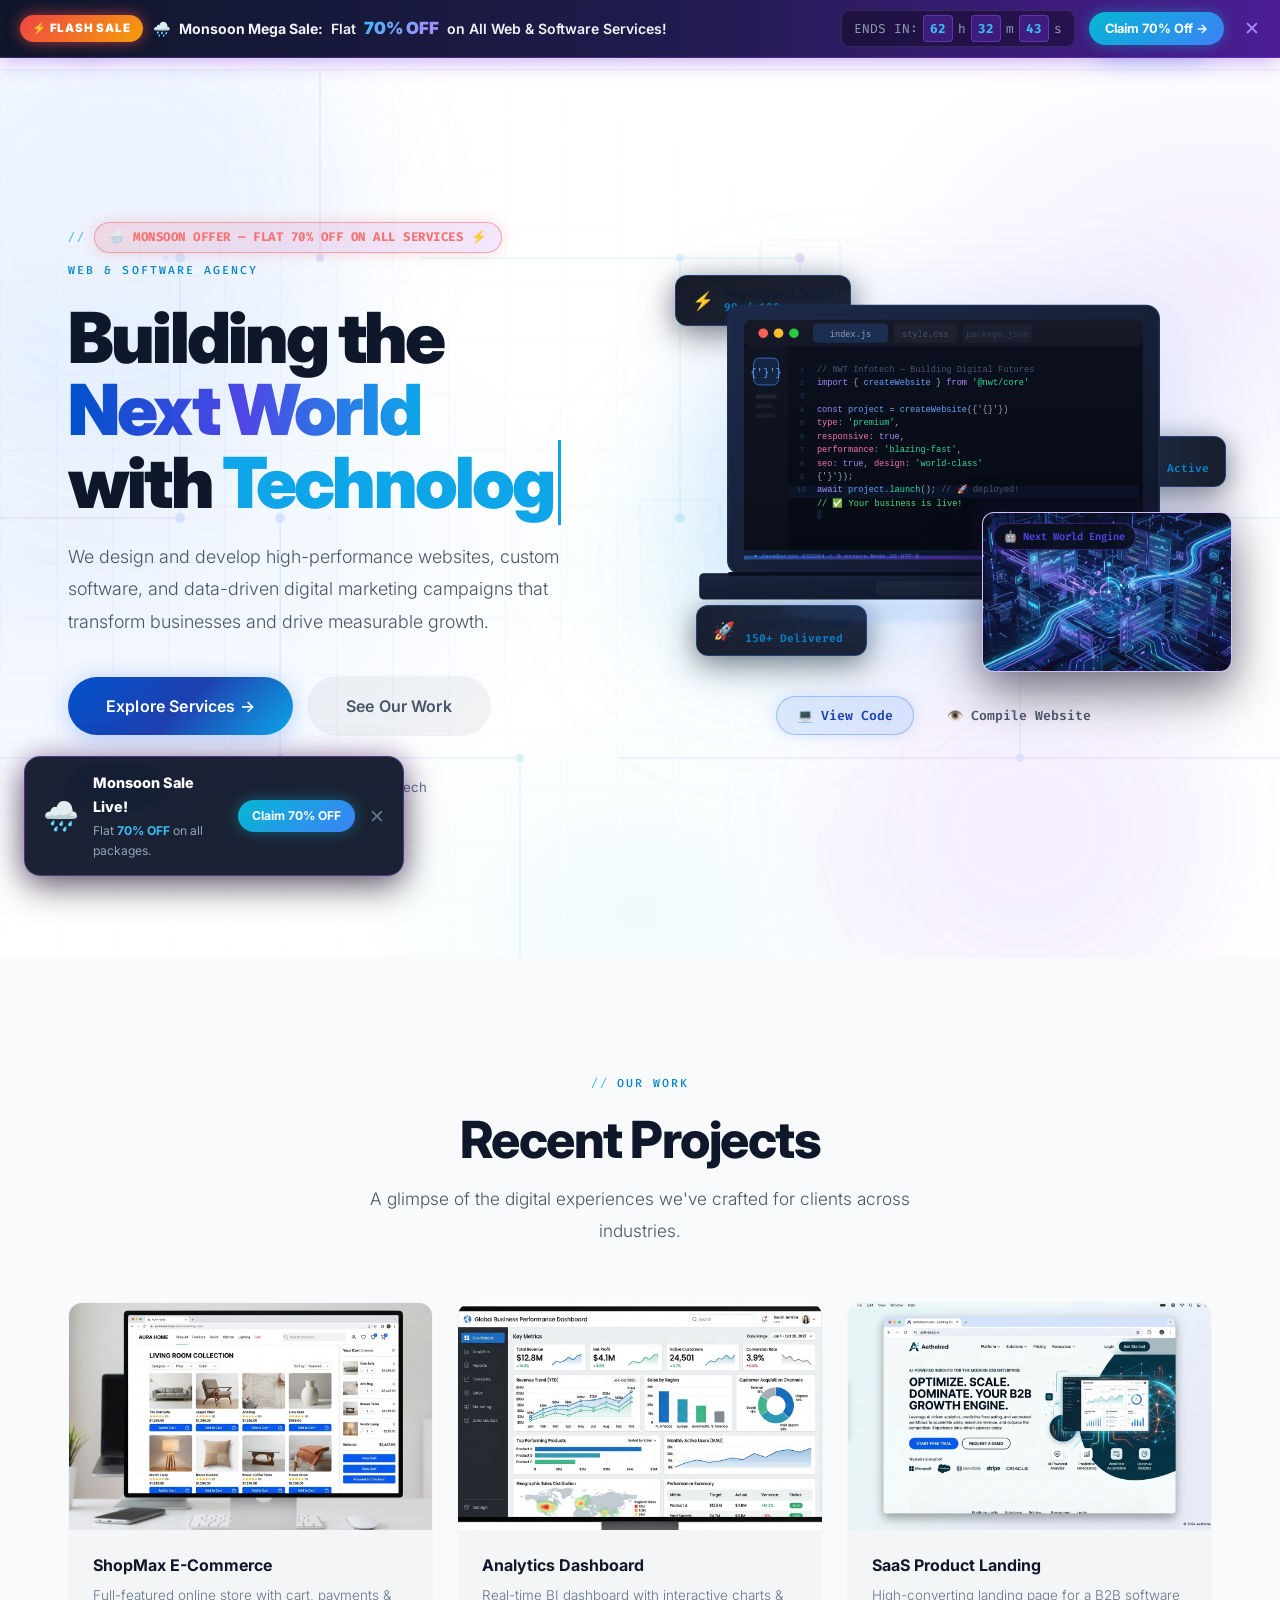
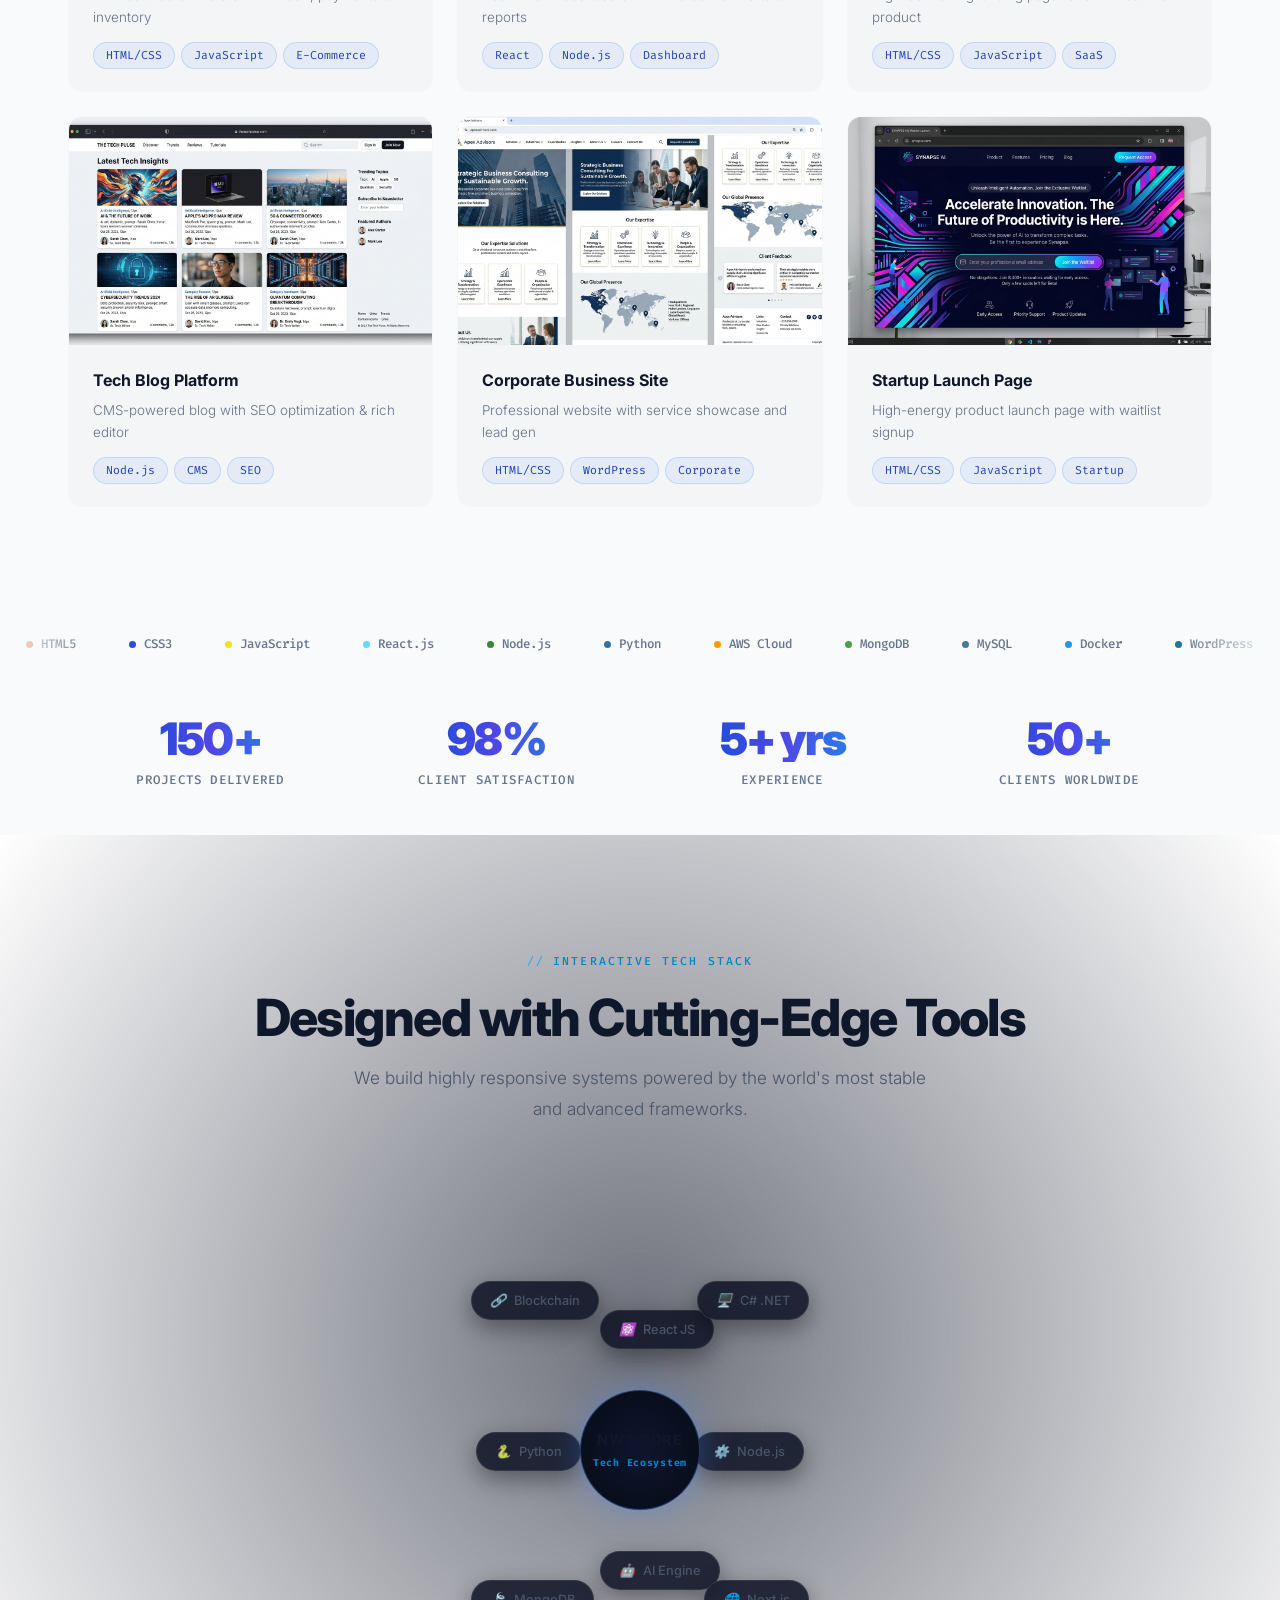
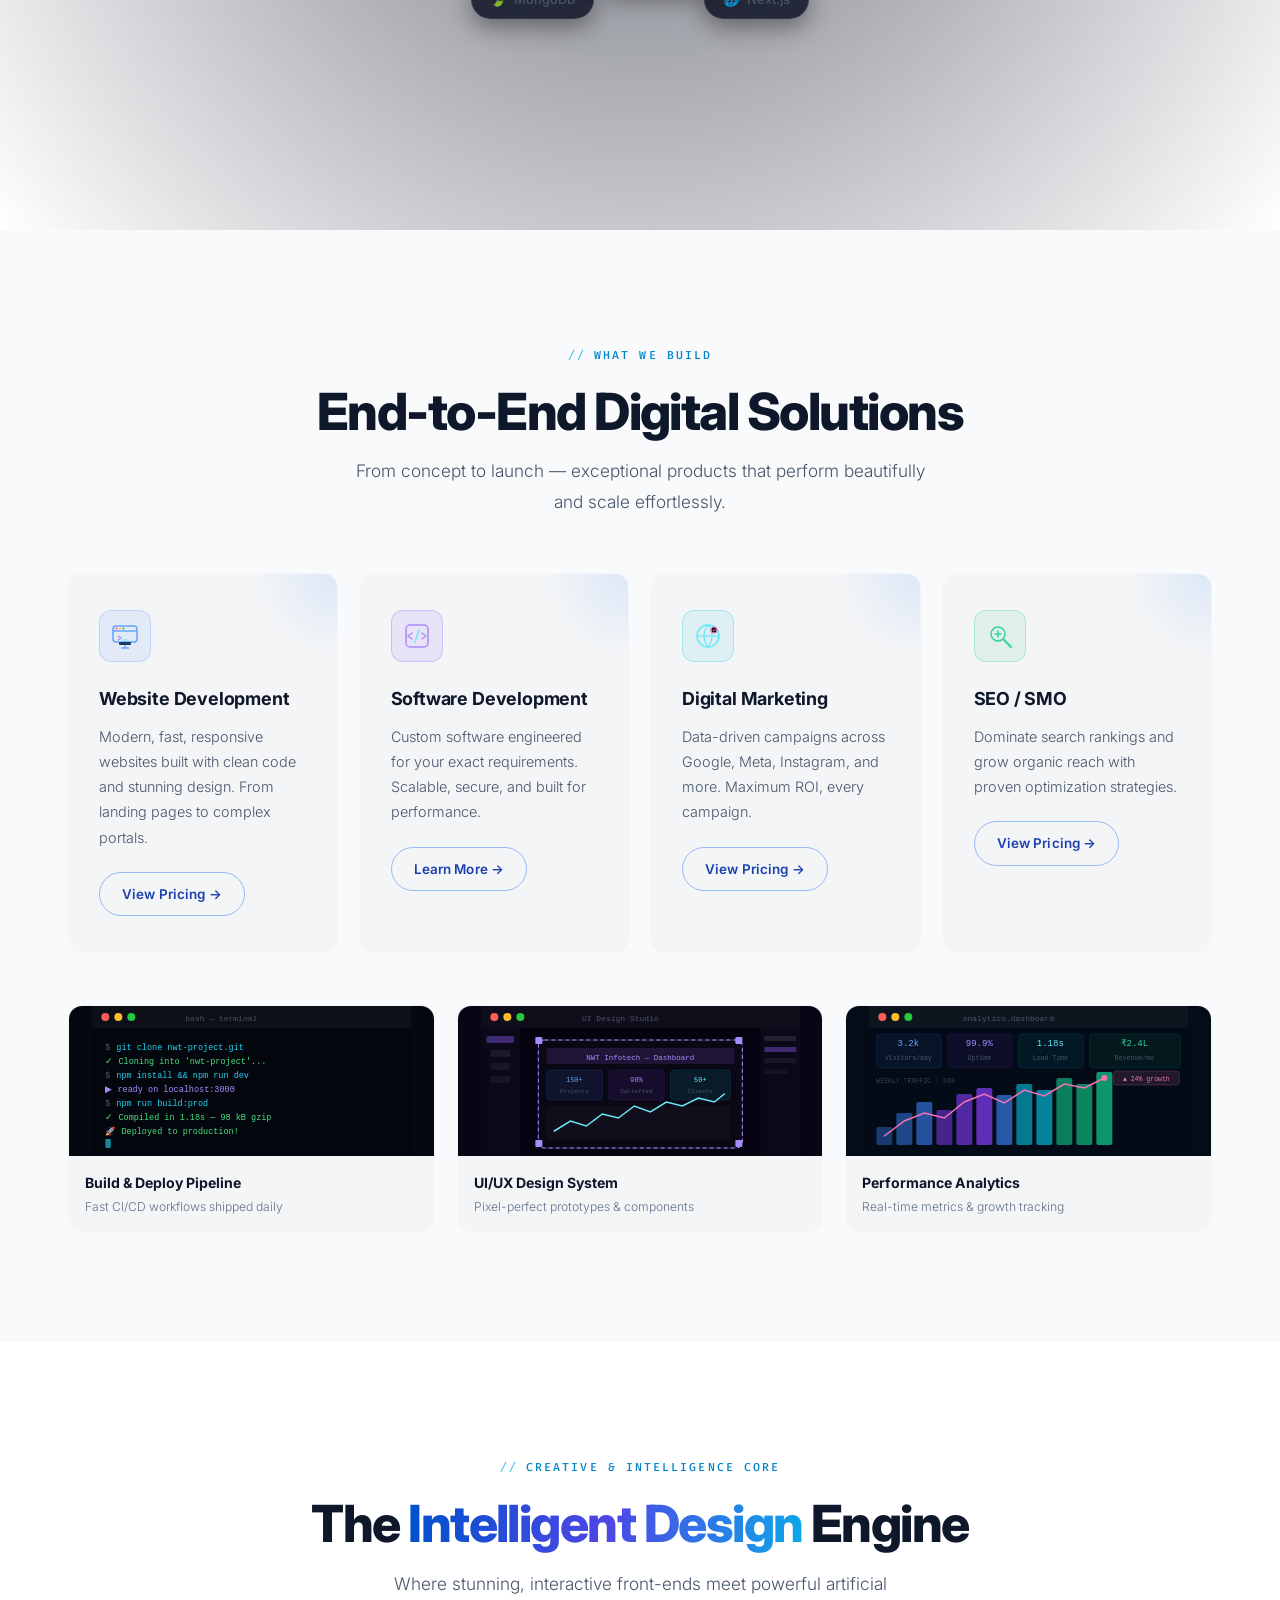
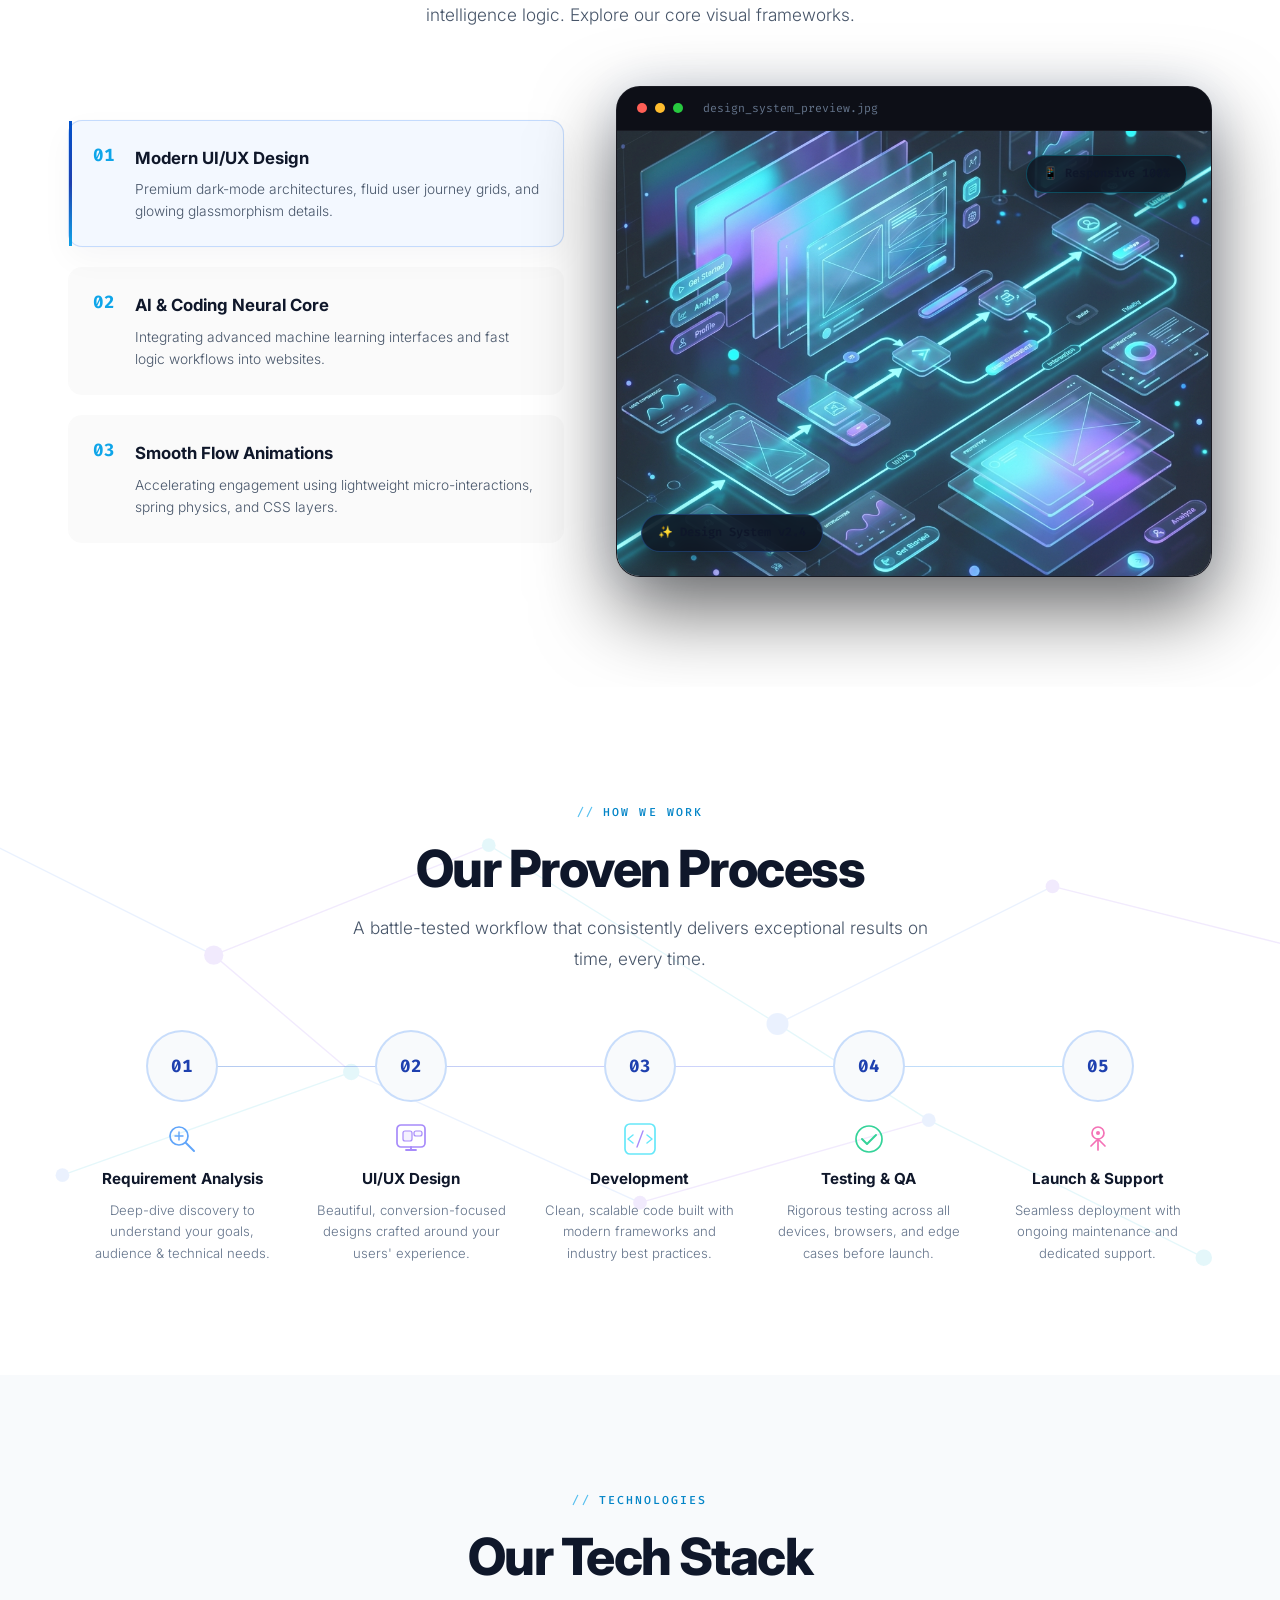
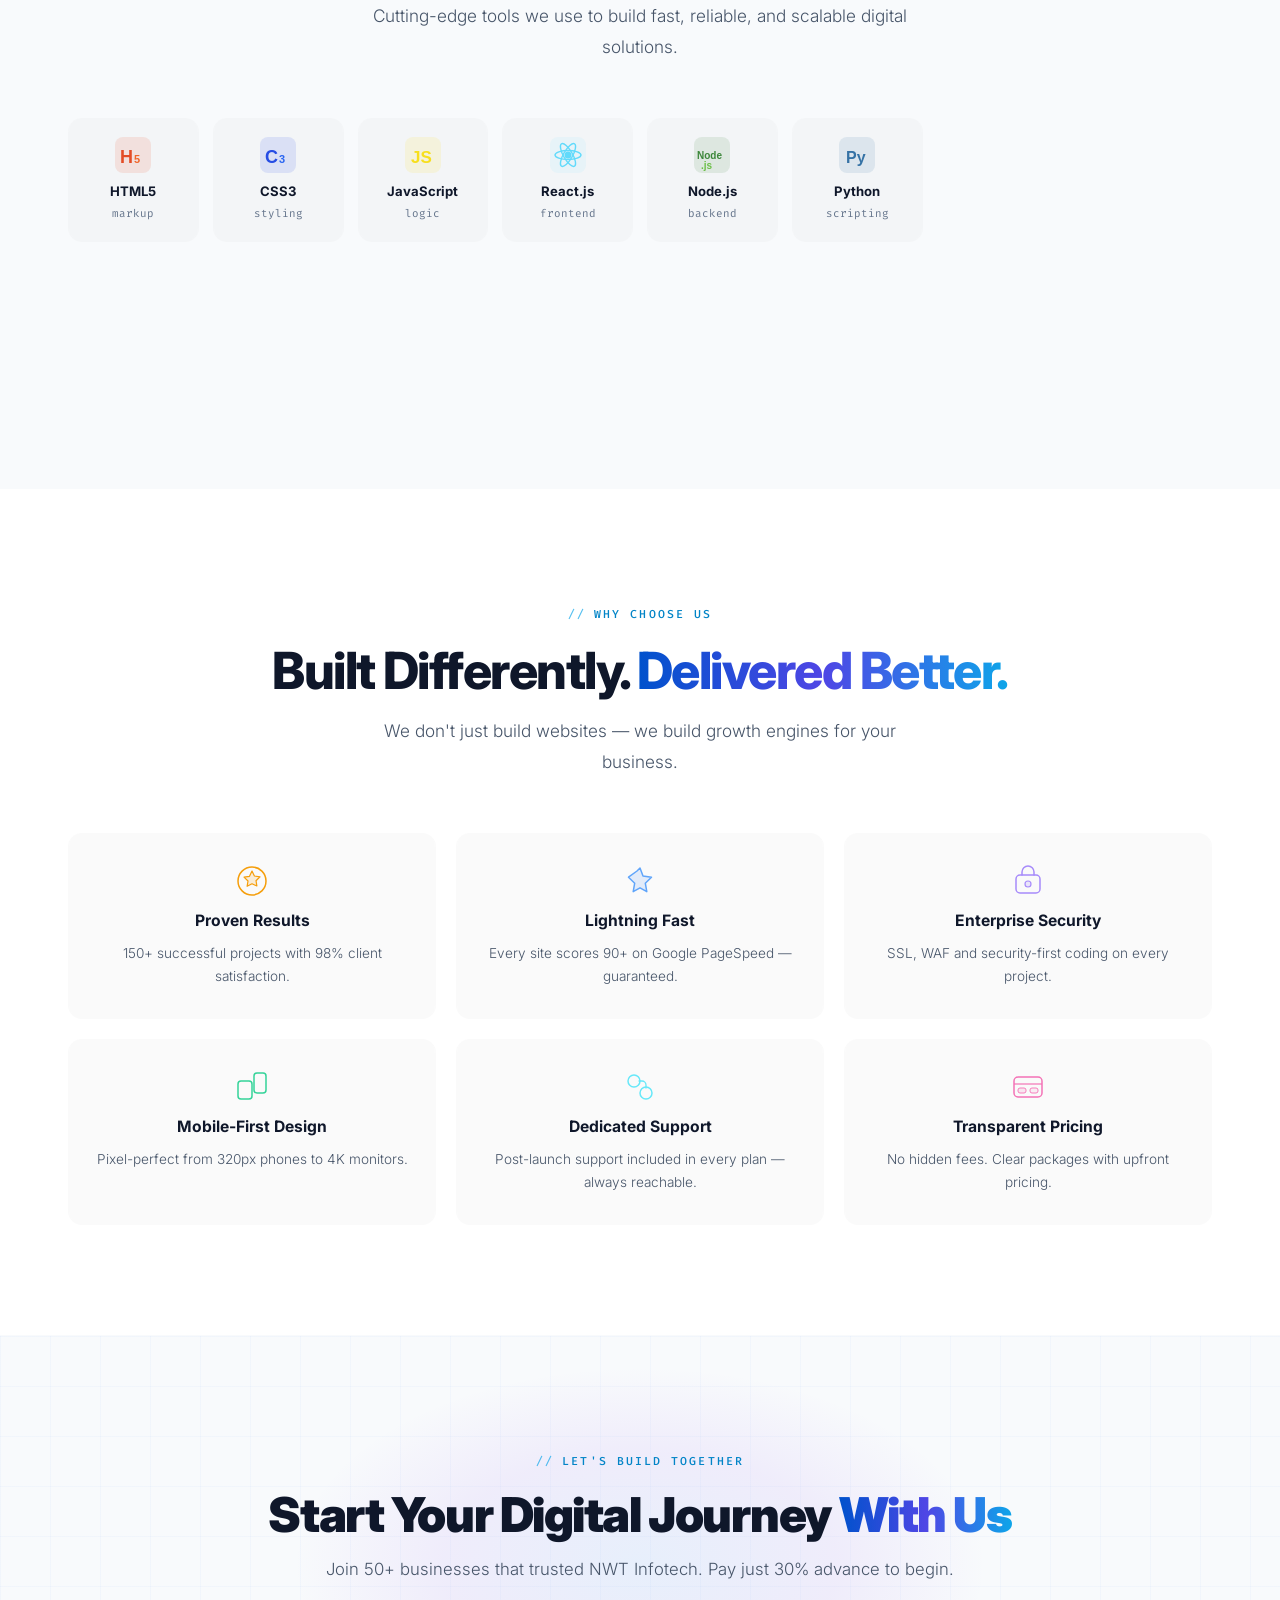
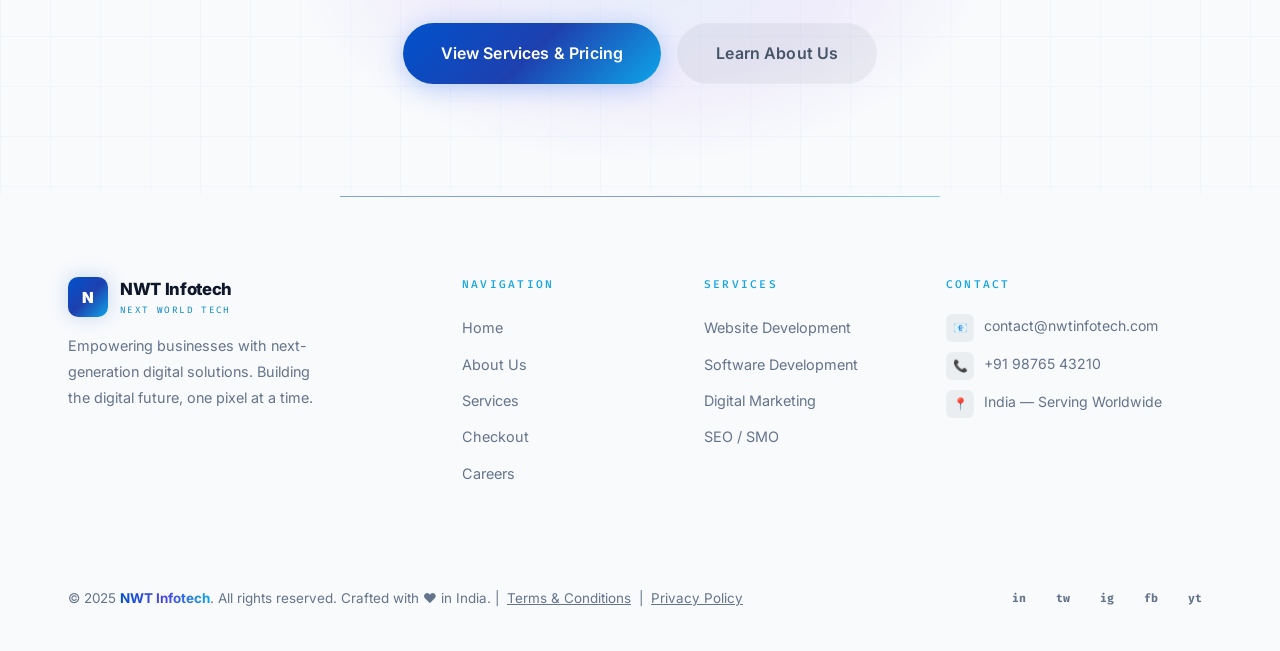
==== commit 6e853439: "feature: add Terms and Privacy Policy modals to footer - Create js/policies.js to dynamically inject" ====
--- a/index.html
+++ b/index.html
@@ -806,7 +806,7 @@
       <div class="footer-col"><h4>Contact</h4><ul class="footer-contact"><li><div class="f-ico">📧</div><span>contact@nwtinfotech.com</span></li><li><div class="f-ico">📞</div><span>+91 98765 43210</span></li><li><div class="f-ico">📍</div><span>India — Serving Worldwide</span></li></ul></div>
     </div>
     <div class="footer-bottom">
-      <p>© 2025 <span>NWT Infotech</span>. All rights reserved. Crafted with ❤️ in India.</p>
+      <p>© 2025 <span>NWT Infotech</span>. All rights reserved. Crafted with ❤️ in India. | <a href="#" onclick="openTermsPopup(event)" style="text-decoration: underline; margin: 0 4px;">Terms &amp; Conditions</a> | <a href="#" onclick="openPrivacyPopup(event)" style="text-decoration: underline; margin: 0 4px;">Privacy Policy</a></p>
       <div class="social-links"><a href="#" aria-label="LinkedIn">in</a><a href="#" aria-label="Twitter">tw</a><a href="https://www.instagram.com/nwtinfotech?utm_source=qr&igsh=ZjhuMzVkN296bmFy" aria-label="Instagram" target="_blank">ig</a><a href="https://www.facebook.com/share/1GecZ4UkZX/" aria-label="Facebook" target="_blank">fb</a><a href="https://youtube.com/@nwtinfotech?si=4Uwb8JkP6zyuhVPI" aria-label="YouTube" target="_blank">yt</a></div>
     </div>
   </div>
@@ -823,6 +823,7 @@
 
 </footer>
 
+<script src="js/policies.js"></script>
 <script src="js/script.js"></script>
 </body>
 </html>
--- a/css/style.css
+++ b/css/style.css
@@ -2552,4 +2552,54 @@
   }
 }
 
+/* ─── POLICY MODALS ───────────────────────────────────────── */
+.policy-modal-box {
+  background: var(--bg);
+  border: 1px solid rgba(0, 82, 204, 0.12);
+  border-radius: var(--radius-lg);
+  padding: 36px;
+  max-width: 750px;
+  width: 90%;
+  max-height: 80vh;
+  display: flex;
+  flex-direction: column;
+  position: relative;
+  transform: scale(.95);
+  transition: .4s var(--ease);
+  box-shadow: var(--glow-card), 0 20px 40px rgba(0, 0, 0, 0.08);
+}
+.popup-overlay.visible .policy-modal-box {
+  transform: scale(1);
+}
+.policy-modal-content {
+  overflow-y: auto;
+  margin: 20px 0;
+  padding-right: 10px;
+  text-align: left;
+  font-size: 0.92rem;
+  color: var(--text-2);
+  line-height: 1.6;
+}
+.policy-modal-content h3 {
+  font-size: 1.15rem;
+  font-weight: 700;
+  color: var(--text);
+  margin: 24px 0 10px;
+}
+.policy-modal-content h3:first-child {
+  margin-top: 0;
+}
+.policy-modal-content p {
+  margin-bottom: 14px;
+}
+.policy-modal-content ul {
+  list-style-type: disc;
+  padding-left: 20px;
+  margin-bottom: 14px;
+}
+.policy-modal-content li {
+  margin-bottom: 6px;
+}
+
+
 
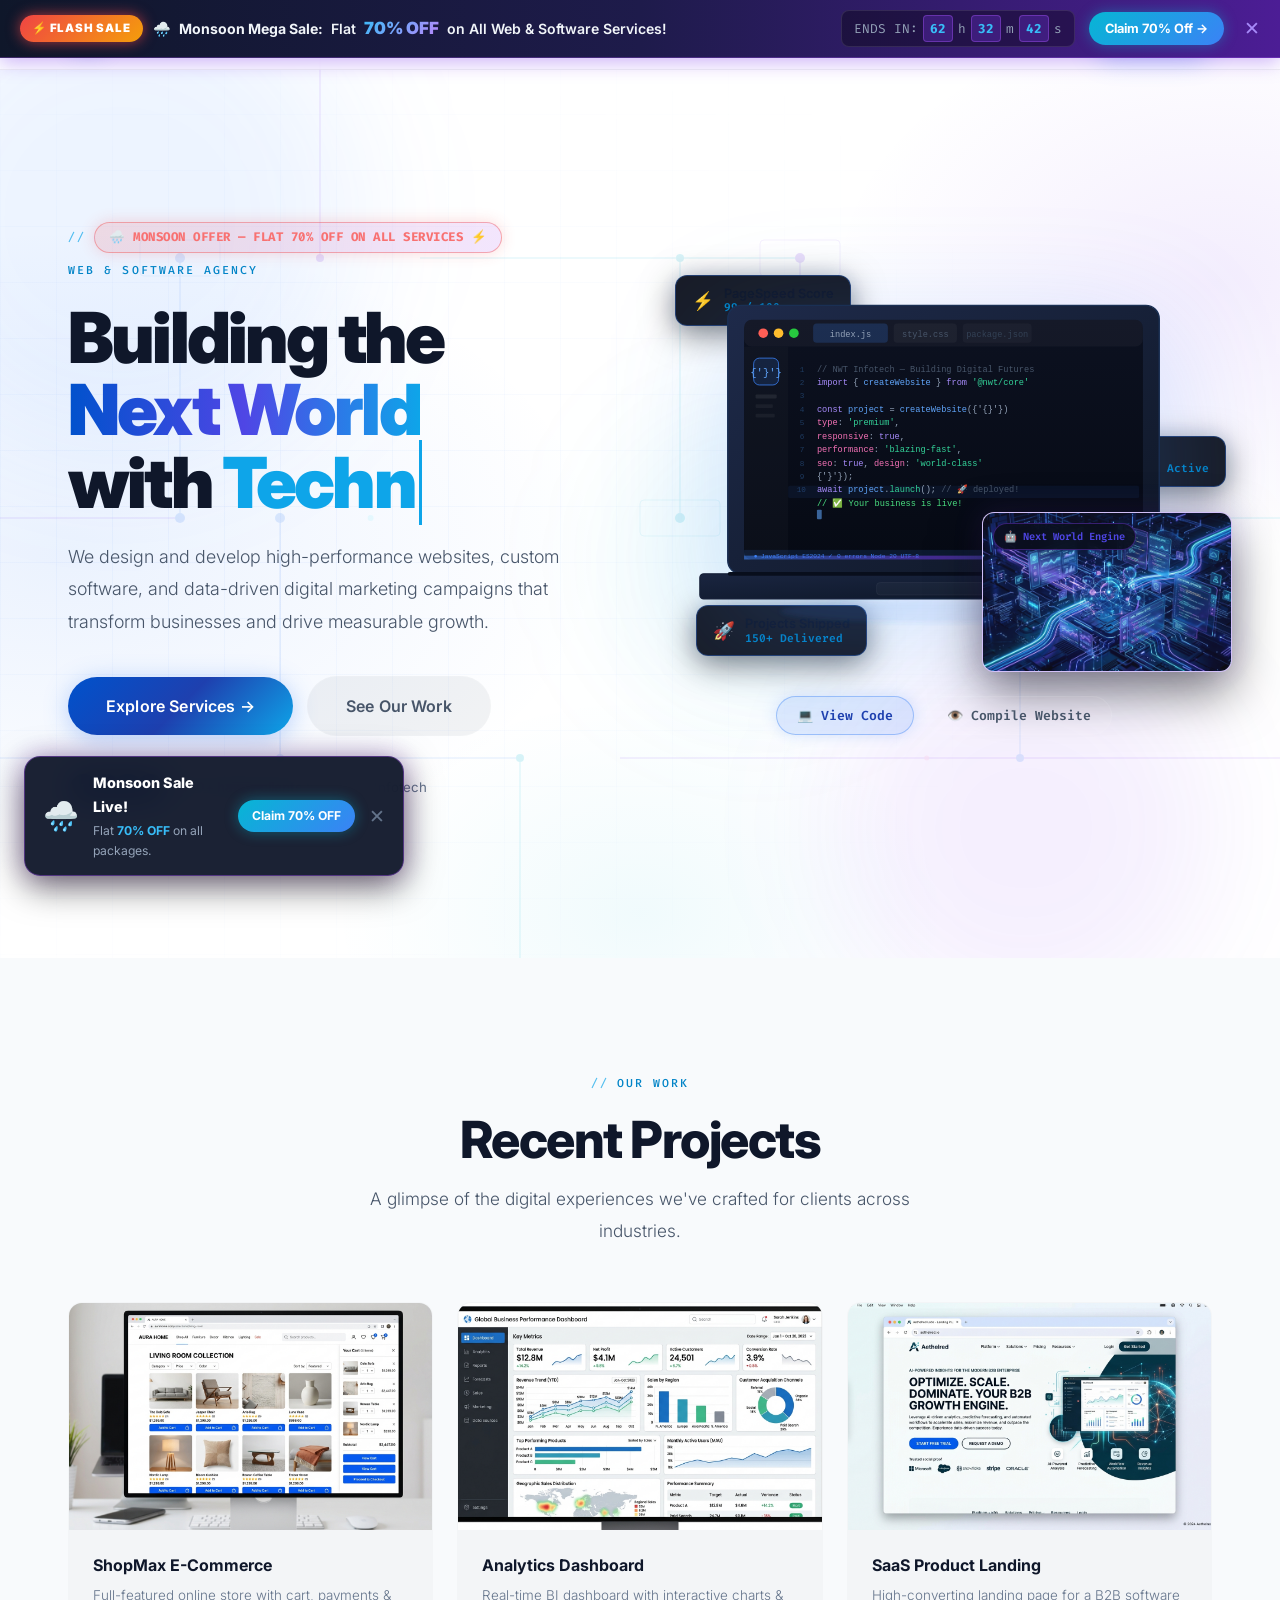
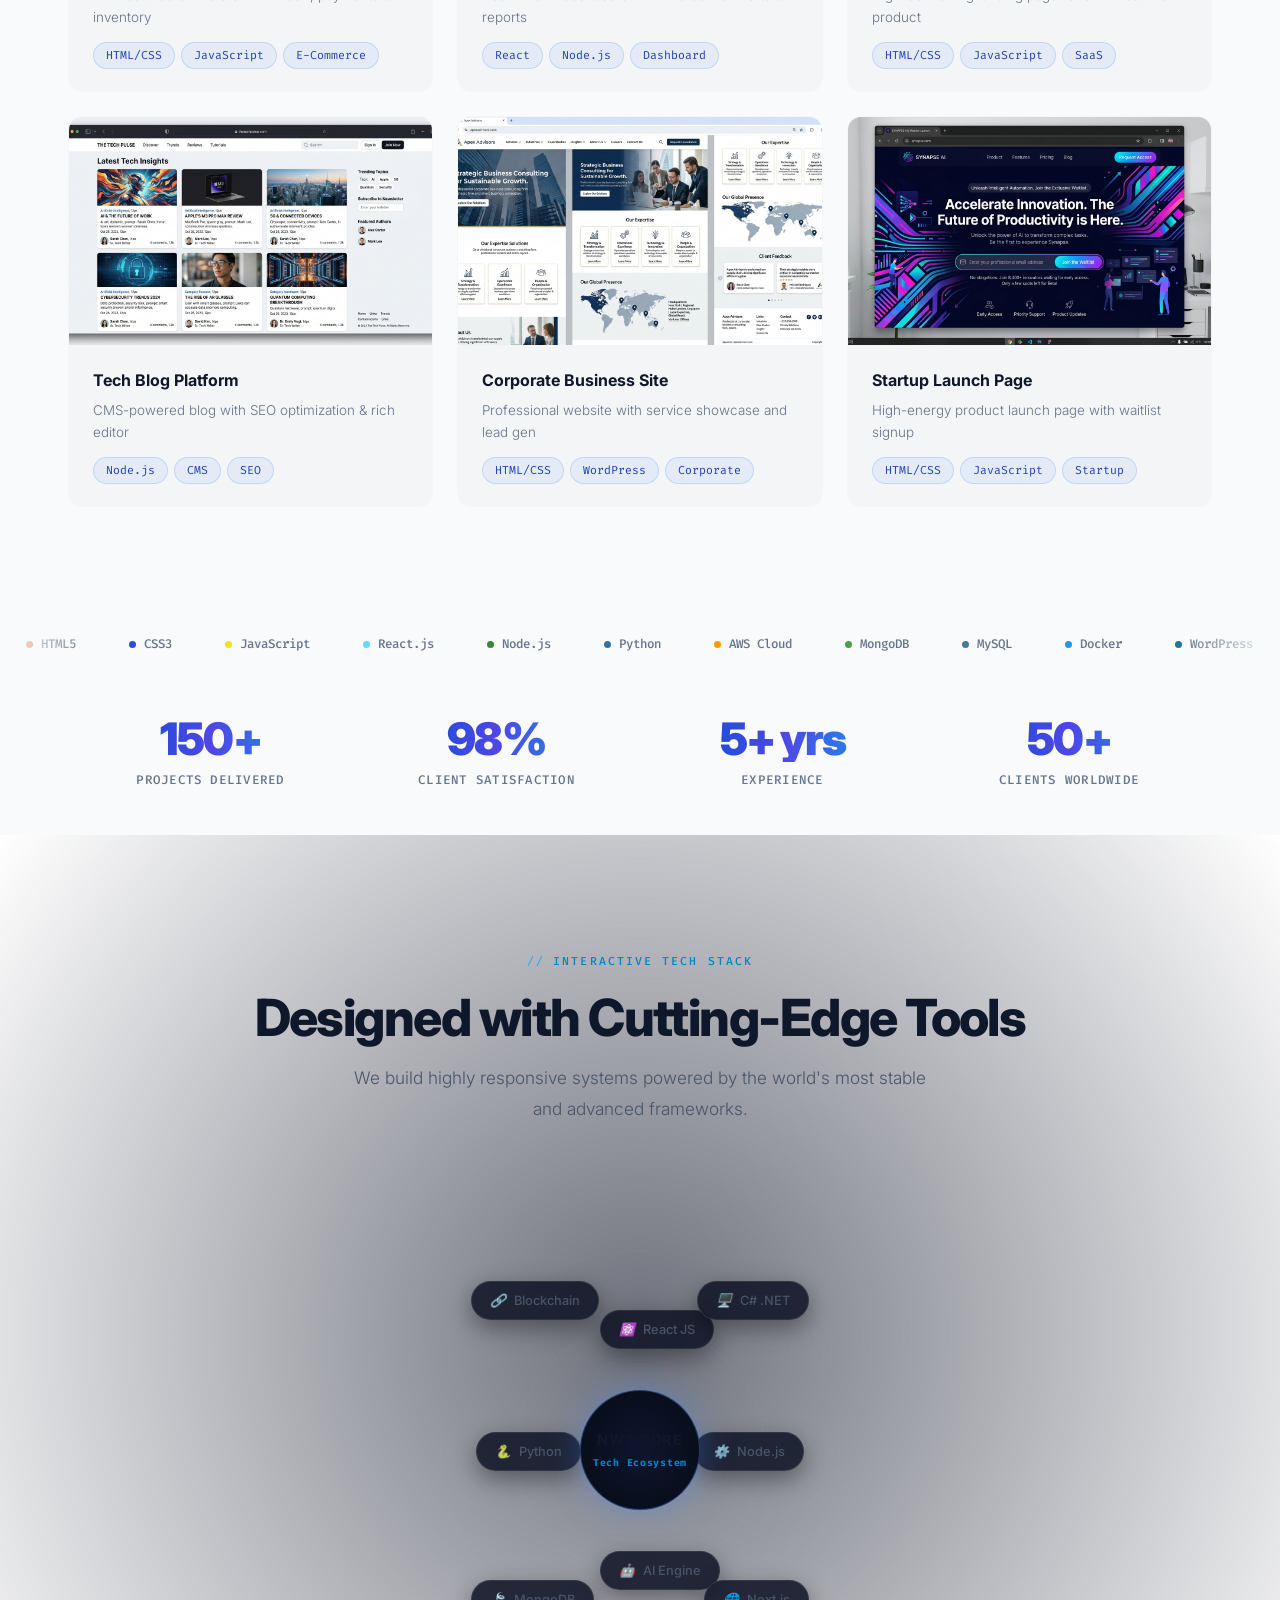
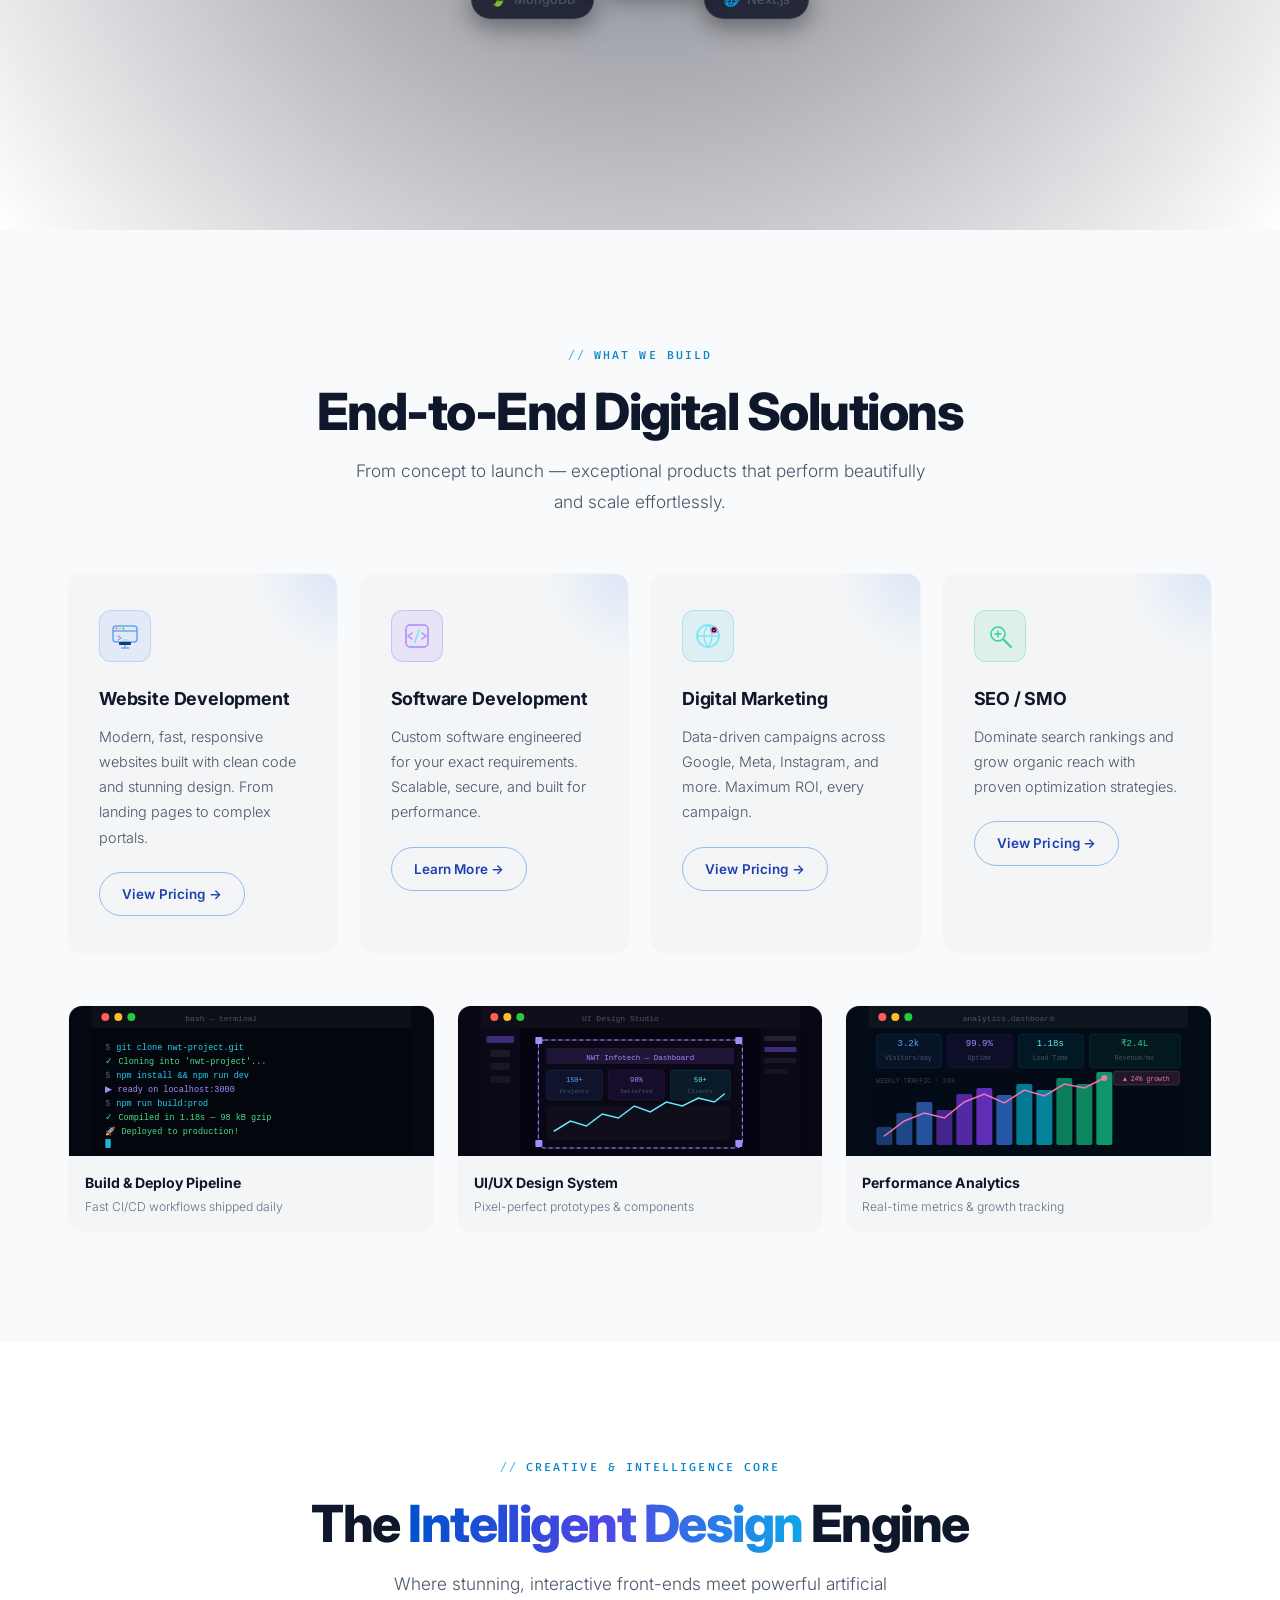
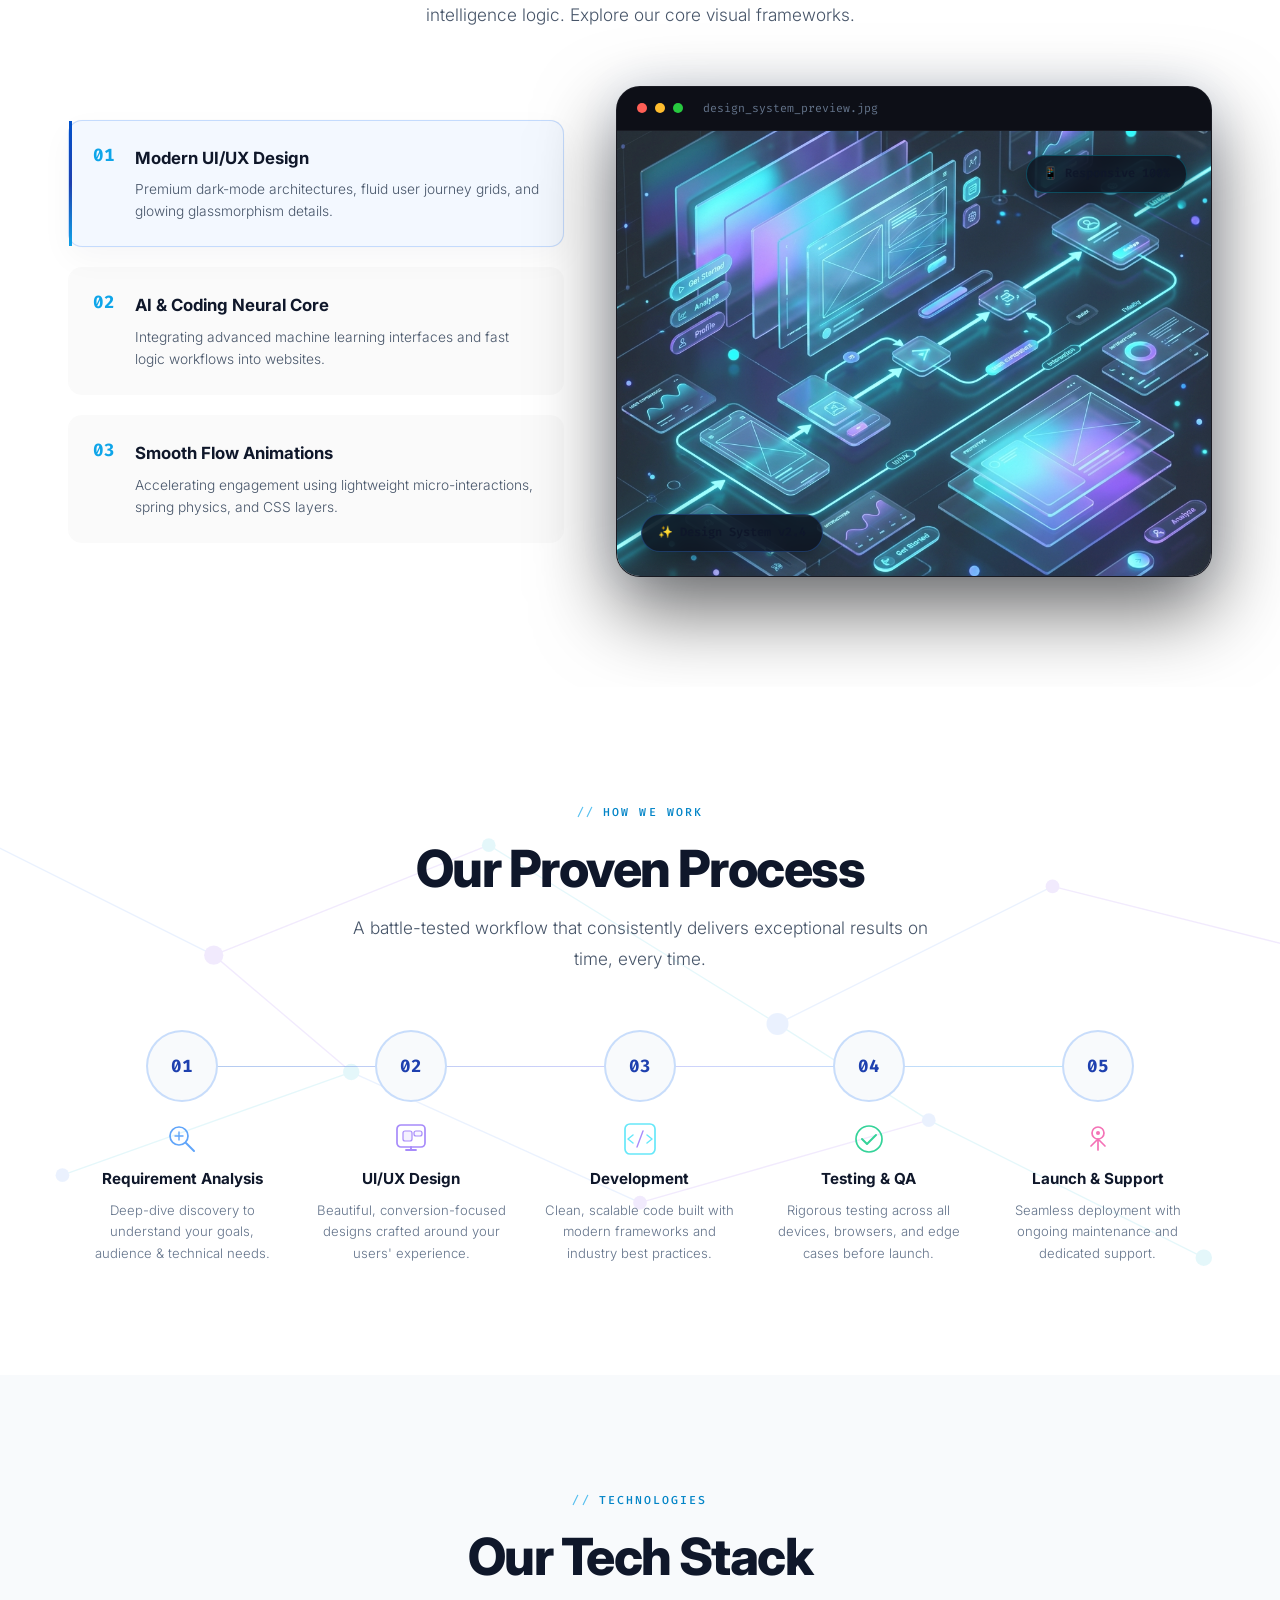
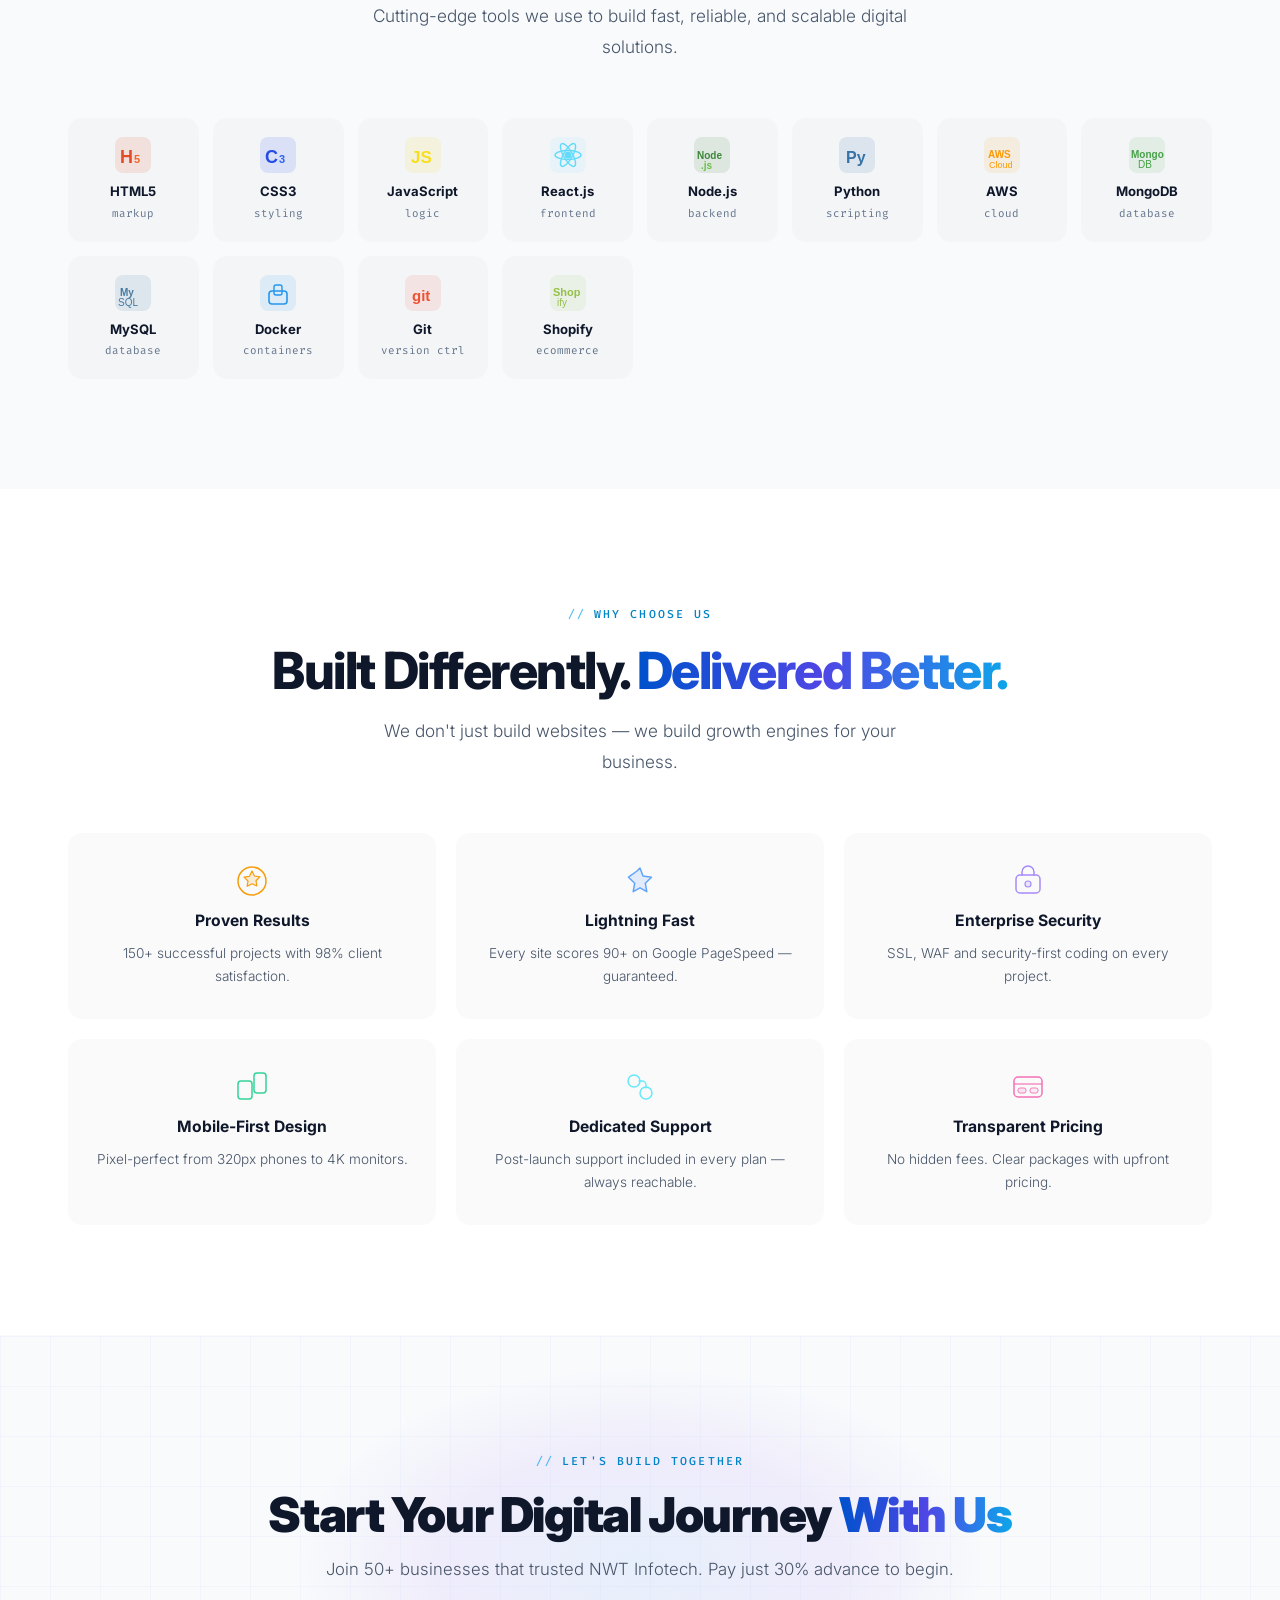
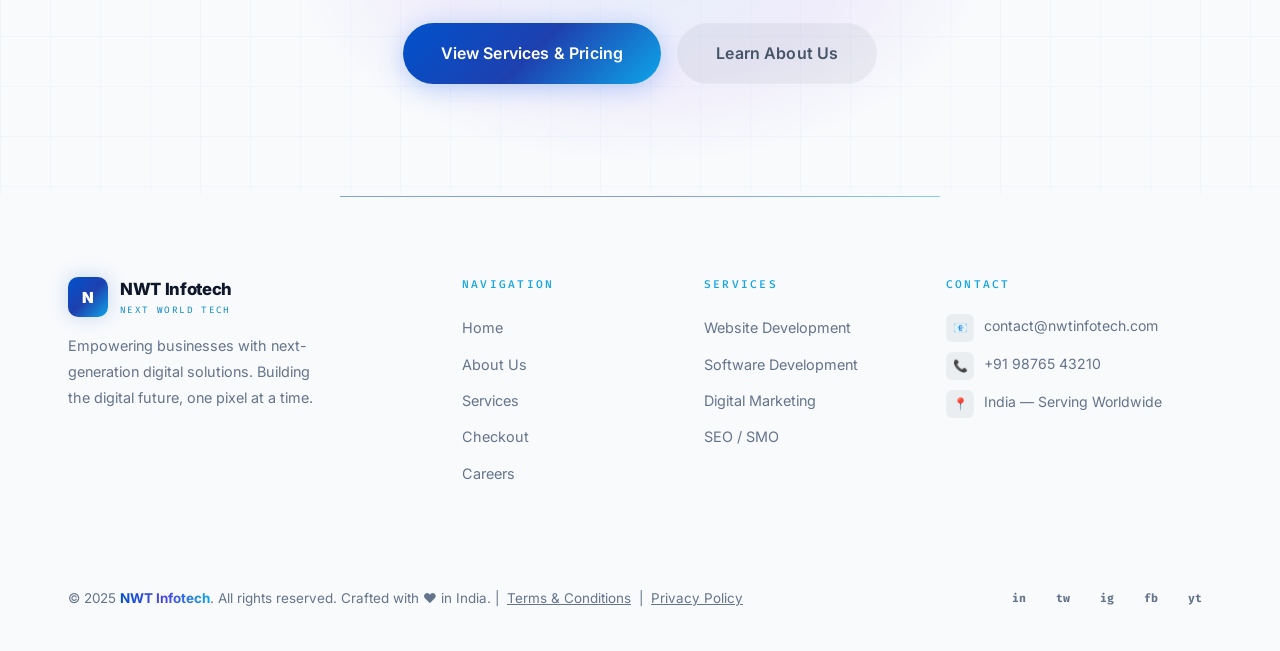
==== commit e1123bb2: "fix(seo, ux): add noindex to admin/checkout and update placeholder social links" ====
--- a/index.html
+++ b/index.html
@@ -807,7 +807,7 @@
     </div>
     <div class="footer-bottom">
       <p>© 2025 <span>NWT Infotech</span>. All rights reserved. Crafted with ❤️ in India. | <a href="#" onclick="openTermsPopup(event)" style="text-decoration: underline; margin: 0 4px;">Terms &amp; Conditions</a> | <a href="#" onclick="openPrivacyPopup(event)" style="text-decoration: underline; margin: 0 4px;">Privacy Policy</a></p>
-      <div class="social-links"><a href="#" aria-label="LinkedIn">in</a><a href="#" aria-label="Twitter">tw</a><a href="https://www.instagram.com/nwtinfotech?utm_source=qr&igsh=ZjhuMzVkN296bmFy" aria-label="Instagram" target="_blank">ig</a><a href="https://www.facebook.com/share/1GecZ4UkZX/" aria-label="Facebook" target="_blank">fb</a><a href="https://youtube.com/@nwtinfotech?si=4Uwb8JkP6zyuhVPI" aria-label="YouTube" target="_blank">yt</a></div>
+      <div class="social-links"><a href="https://www.linkedin.com/company/nwtinfotech" aria-label="LinkedIn" target="_blank">in</a><a href="https://twitter.com/nwtinfotech" aria-label="Twitter" target="_blank">tw</a><a href="https://www.instagram.com/nwtinfotech?utm_source=qr&igsh=ZjhuMzVkN296bmFy" aria-label="Instagram" target="_blank">ig</a><a href="https://www.facebook.com/share/1GecZ4UkZX/" aria-label="Facebook" target="_blank">fb</a><a href="https://youtube.com/@nwtinfotech?si=4Uwb8JkP6zyuhVPI" aria-label="YouTube" target="_blank">yt</a></div>
     </div>
   </div>
 <!-- FLOATING MONSOON OFFER WIDGET -->
--- a/css/style.css
+++ b/css/style.css
@@ -972,12 +972,19 @@
 .fade-in-right.visible{opacity:1;transform:translateX(0)}
 
 .stagger>*{opacity:0;transform:translateY(22px);transition:opacity .6s var(--ease),transform .6s var(--ease)}
-.stagger.visible>*:nth-child(1){opacity:1;transform:none;transition-delay:.04s}
-.stagger.visible>*:nth-child(2){opacity:1;transform:none;transition-delay:.10s}
-.stagger.visible>*:nth-child(3){opacity:1;transform:none;transition-delay:.16s}
-.stagger.visible>*:nth-child(4){opacity:1;transform:none;transition-delay:.22s}
-.stagger.visible>*:nth-child(5){opacity:1;transform:none;transition-delay:.28s}
-.stagger.visible>*:nth-child(6){opacity:1;transform:none;transition-delay:.34s}
+.stagger.visible>*{opacity:1;transform:none}
+.stagger.visible>*:nth-child(1){transition-delay:.04s}
+.stagger.visible>*:nth-child(2){transition-delay:.10s}
+.stagger.visible>*:nth-child(3){transition-delay:.16s}
+.stagger.visible>*:nth-child(4){transition-delay:.22s}
+.stagger.visible>*:nth-child(5){transition-delay:.28s}
+.stagger.visible>*:nth-child(6){transition-delay:.34s}
+.stagger.visible>*:nth-child(7){transition-delay:.40s}
+.stagger.visible>*:nth-child(8){transition-delay:.46s}
+.stagger.visible>*:nth-child(9){transition-delay:.52s}
+.stagger.visible>*:nth-child(10){transition-delay:.58s}
+.stagger.visible>*:nth-child(11){transition-delay:.64s}
+.stagger.visible>*:nth-child(12){transition-delay:.70s}
 
 /* ═══════════════════════════════════════════════════════════
    RESPONSIVE — Mobile-first, 5 breakpoints
